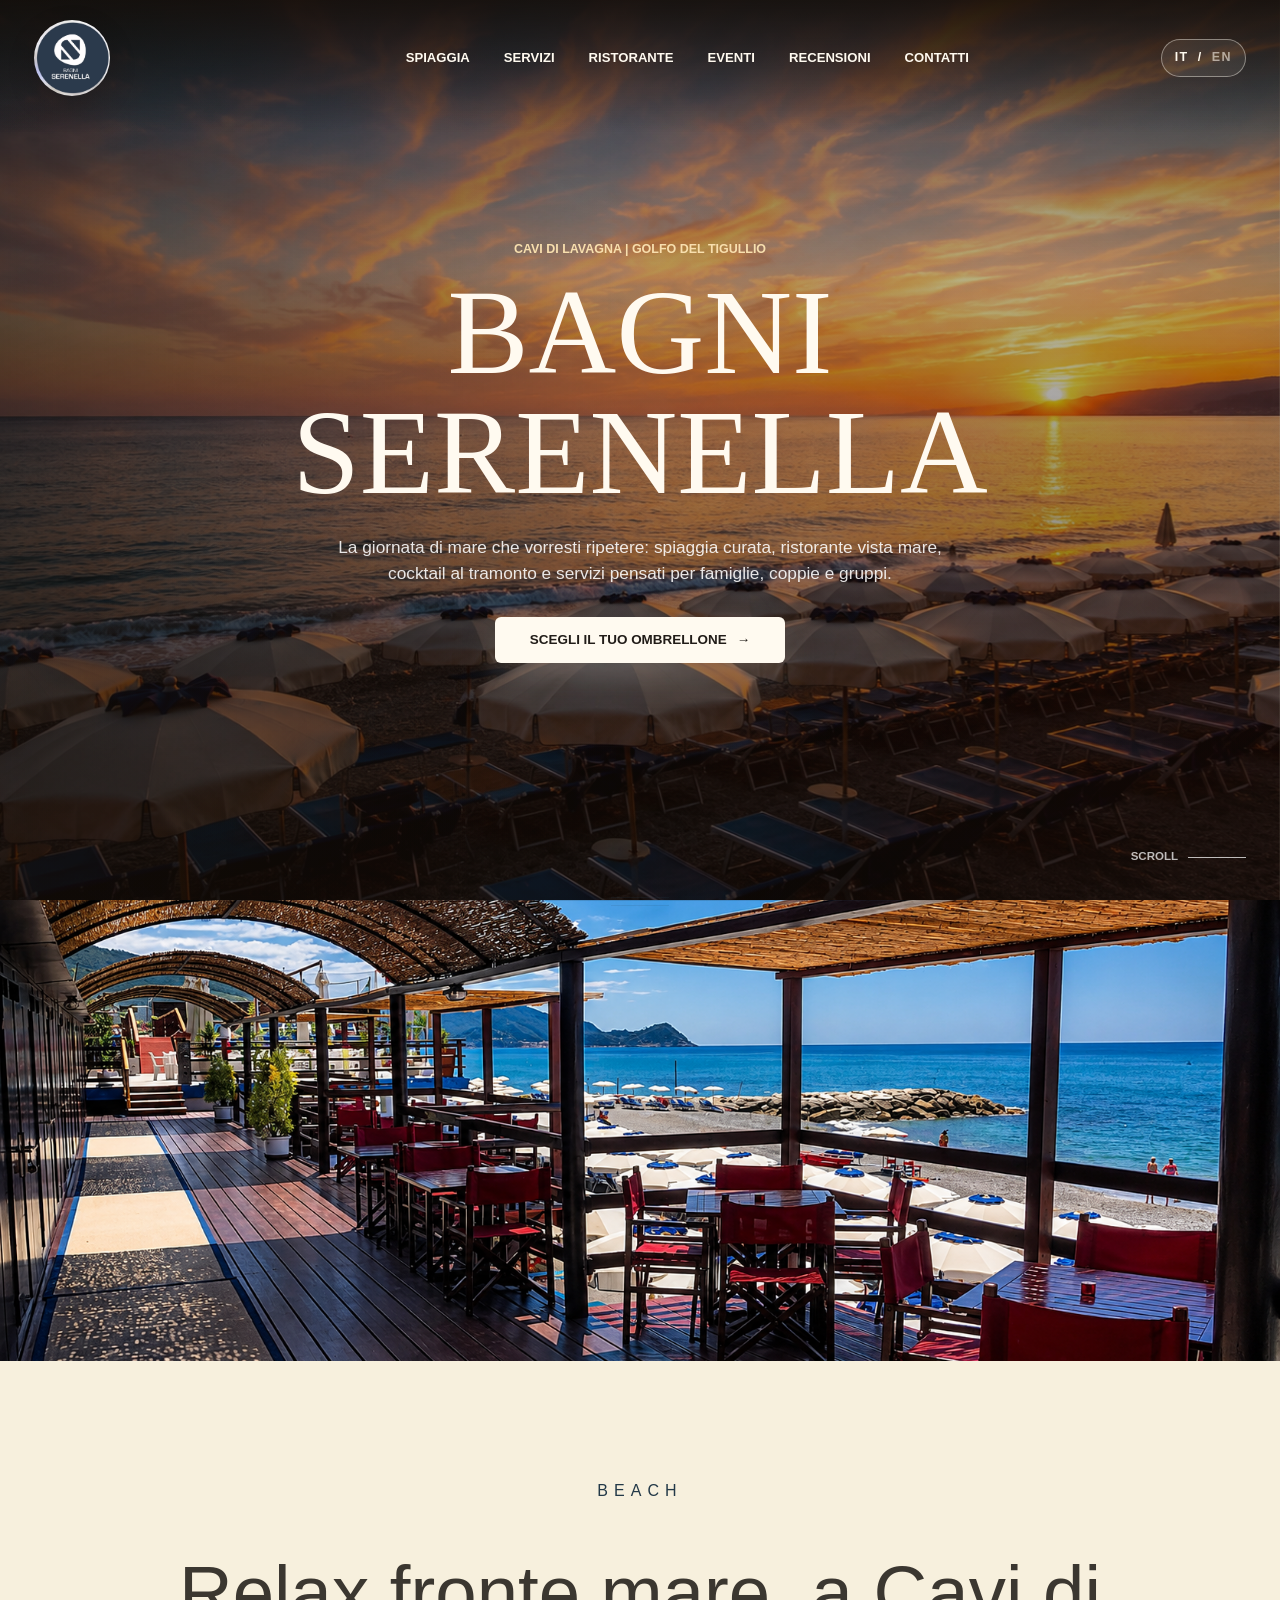
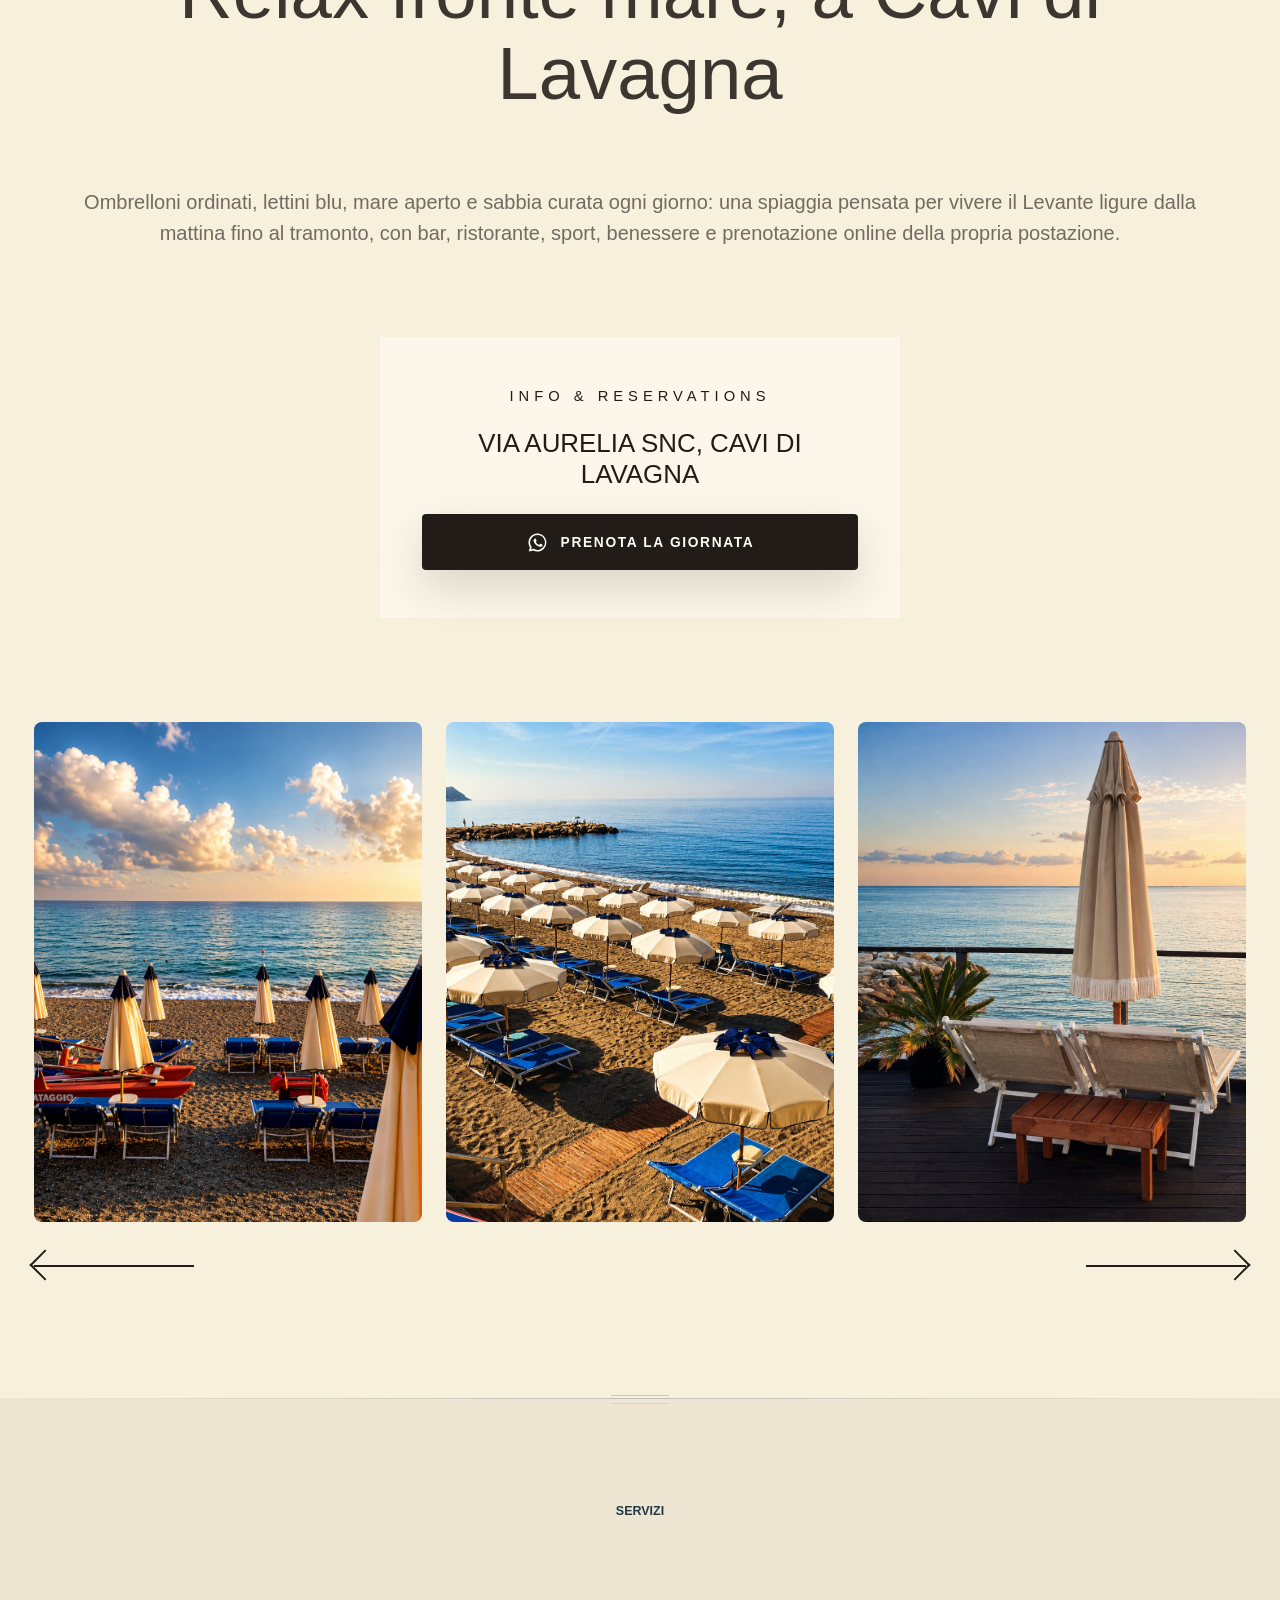
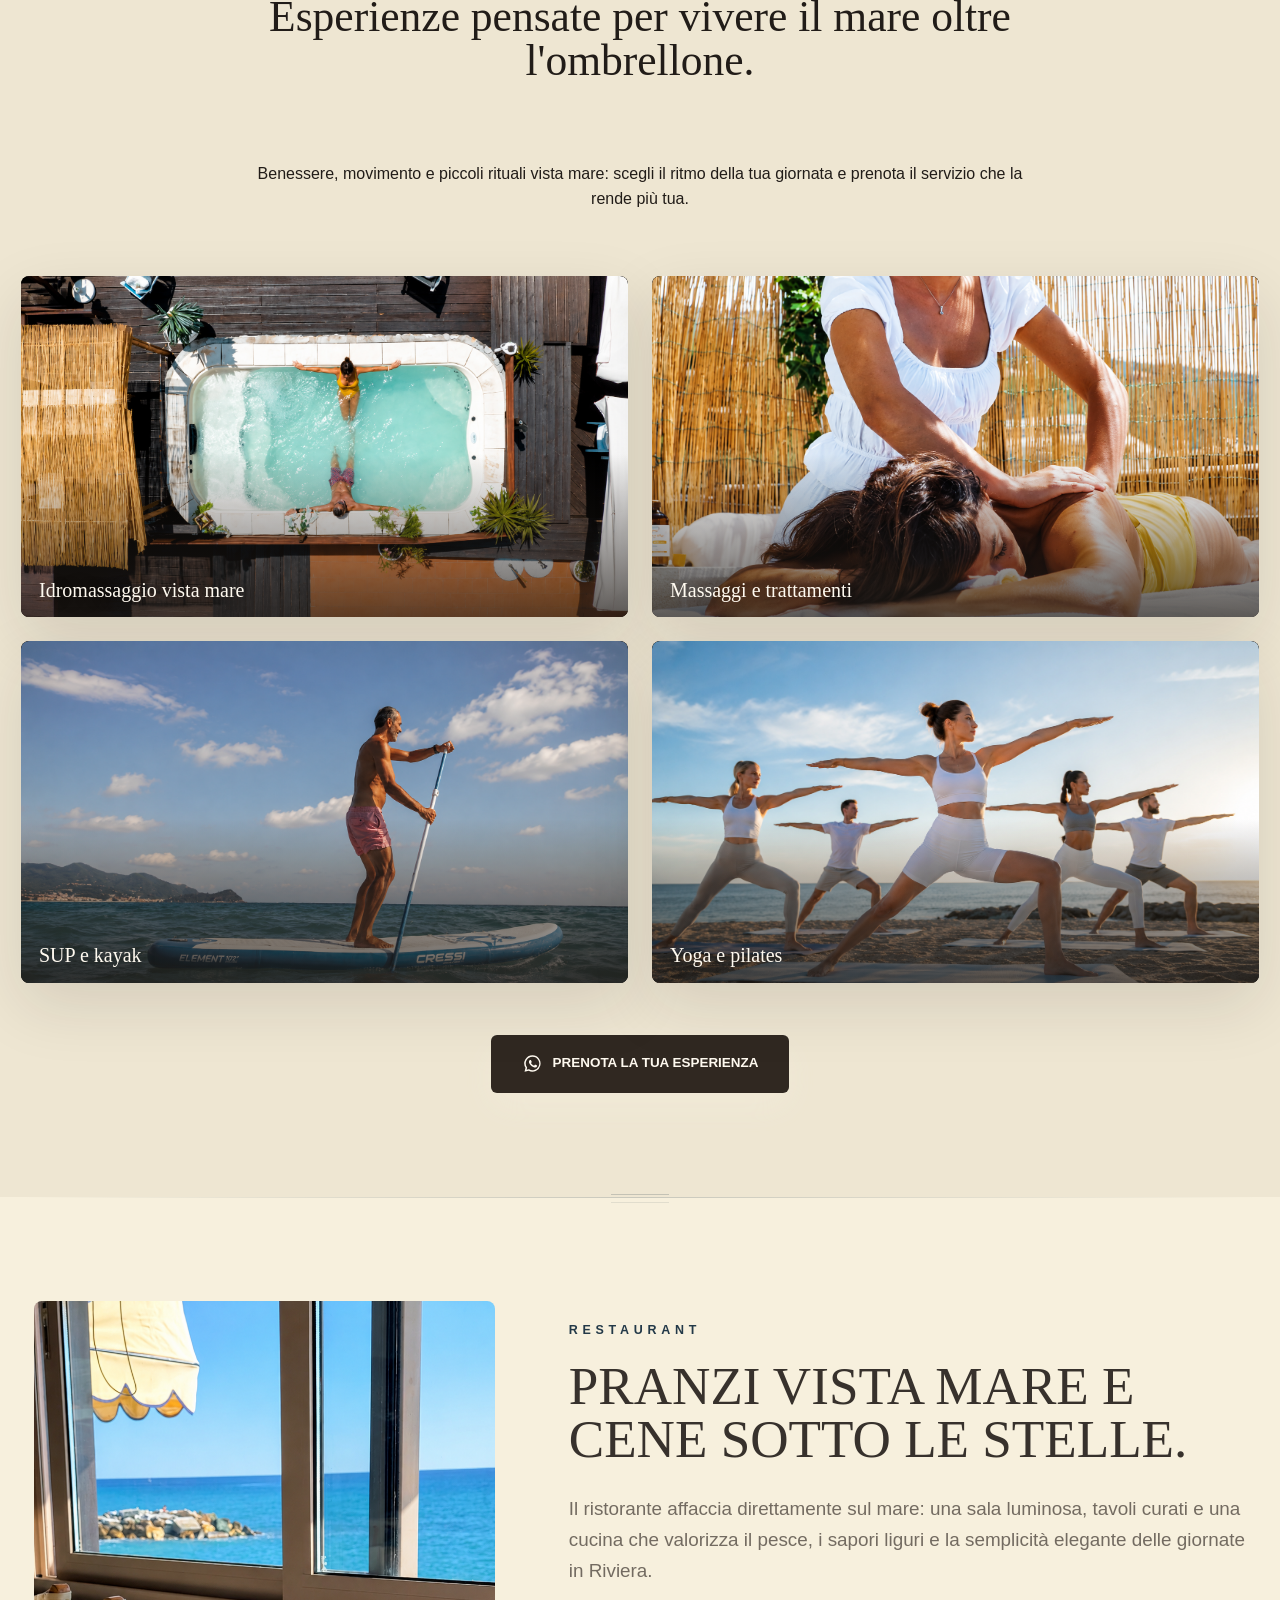
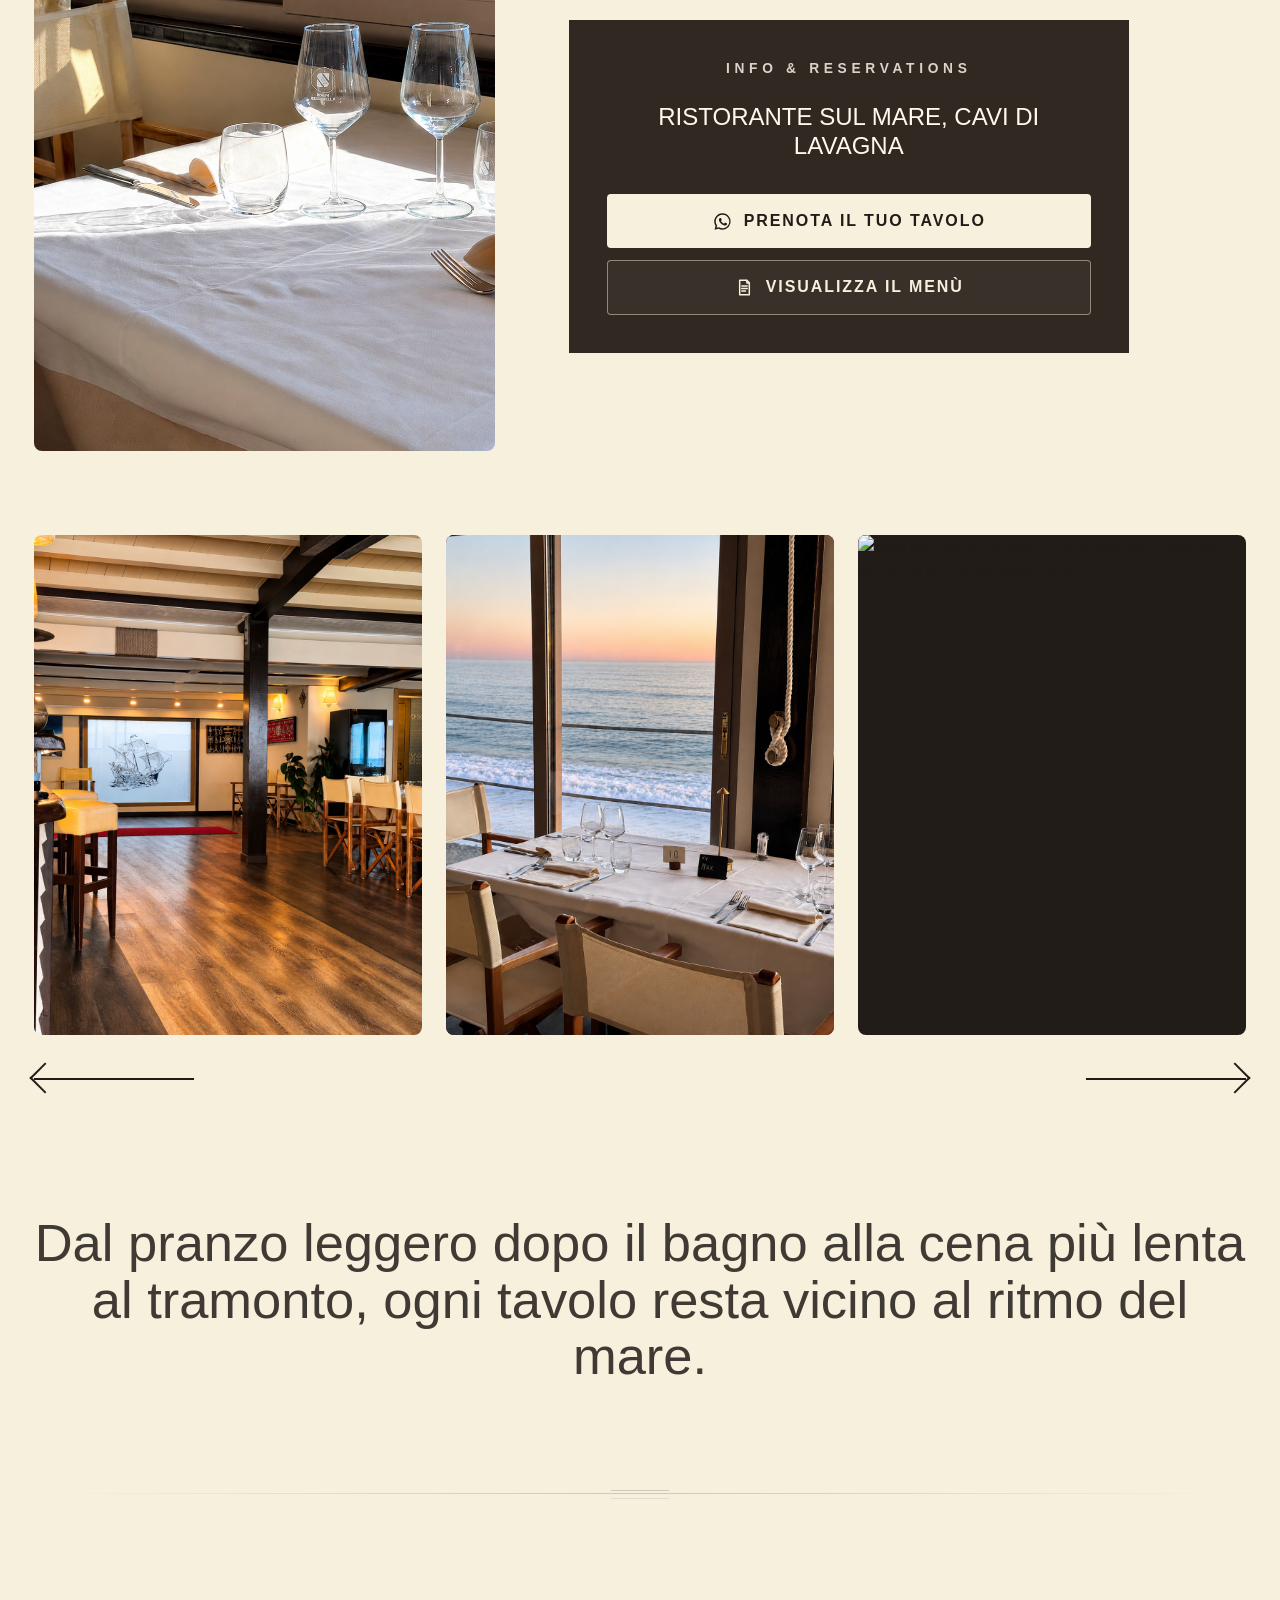
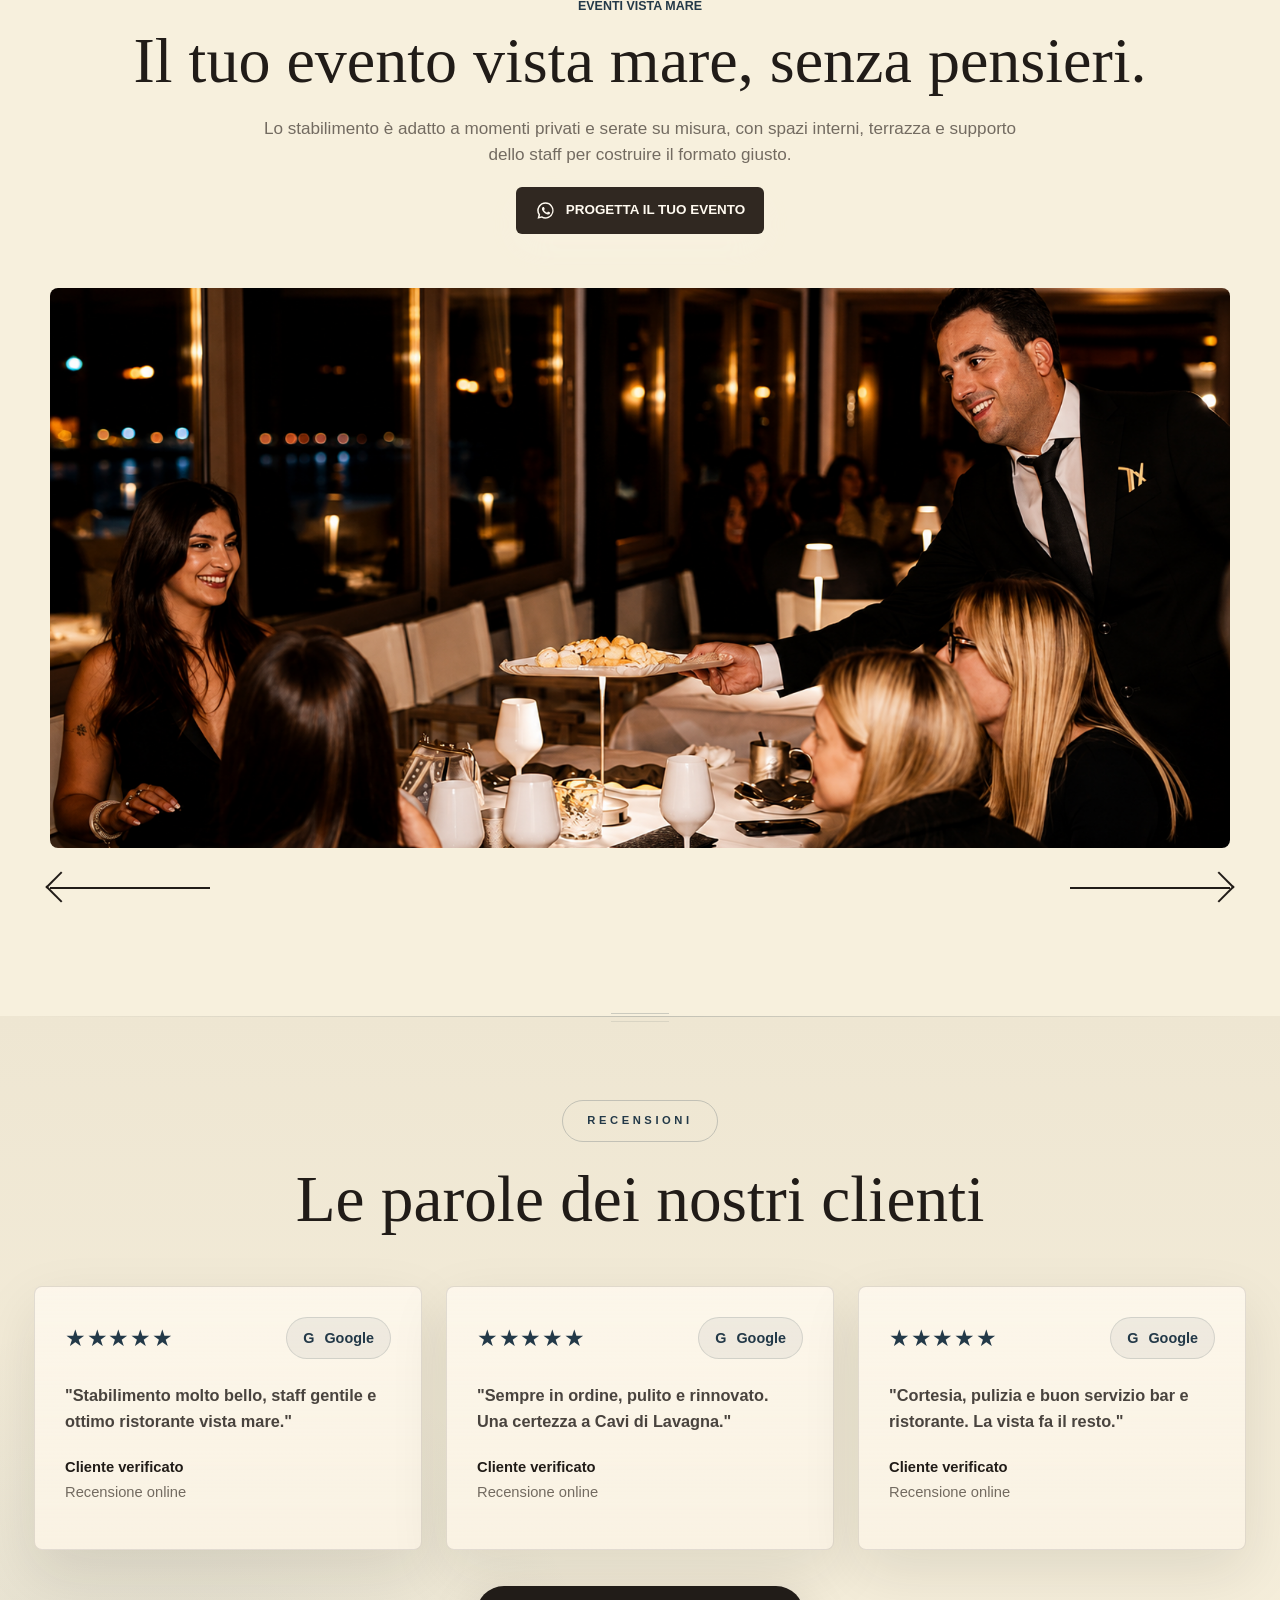
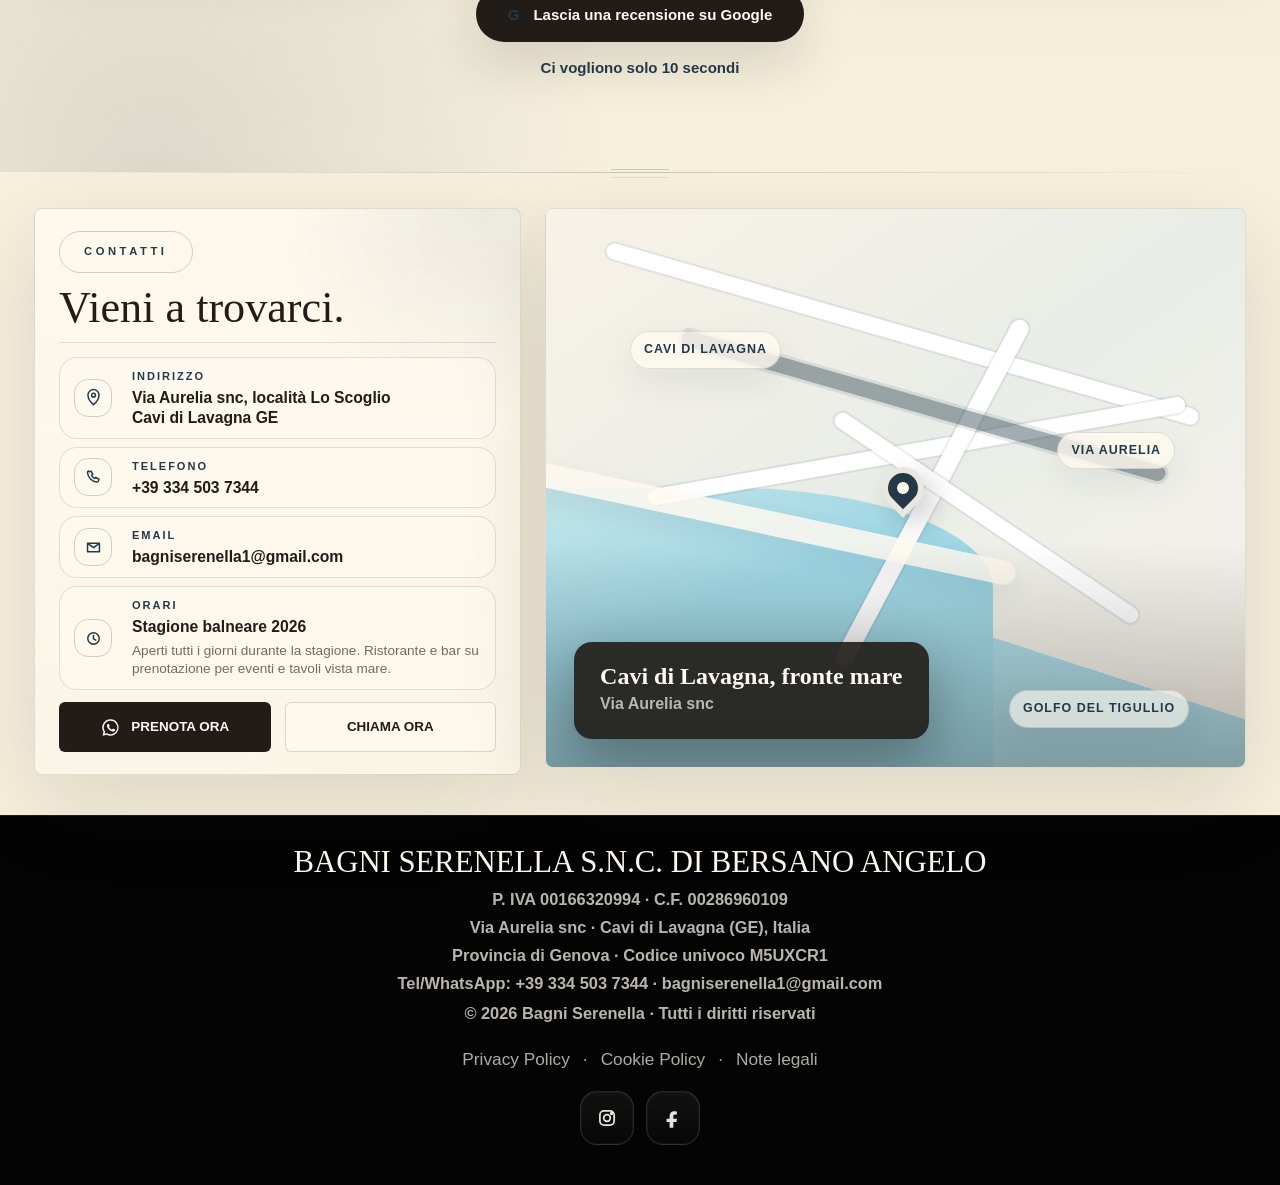
==== index.html @ fb3f1277 "Add files via upload" ====
<!doctype html>
<html lang="it">
  <head>
    <meta charset="utf-8" />
    <meta name="viewport" content="width=device-width, initial-scale=1" />
    <title>Bagni Serenella | Beach, food e cocktail a Cavi di Lavagna</title>
    <meta
      name="description"
      content="Bagni Serenella a Cavi di Lavagna: spiaggia attrezzata, ristorante vista mare, cocktail al tramonto, sport, idromassaggio, eventi e prenotazione online dell'ombrellone."
    />
    <meta property="og:title" content="Bagni Serenella | Cavi di Lavagna" />
    <meta
      property="og:description"
      content="La spiaggia nel Golfo del Tigullio per giornate di mare, cucina ligure, tramonti ed eventi vista mare."
    />
    <meta property="og:type" content="website" />
    <meta property="og:image" content="assets/cover-desktop.png" />
    <link rel="stylesheet" href="site.css?v=20260611-mobile" />
    <script defer src="site.js?v=20260611-mobile"></script>
    <script type="application/ld+json">
      {
        "@context": "https://schema.org",
        "@type": "LocalBusiness",
        "name": "Bagni Serenella",
        "legalName": "Bagni Serenella s.n.c. di Bersano Angelo",
        "taxID": "00286960109",
        "vatID": "IT00166320994",
        "description": "Stabilimento balneare con spiaggia attrezzata, ristorante vista mare, bar, attività sportive, idromassaggio ed eventi a Cavi di Lavagna.",
        "telephone": "+393345037344",
        "email": "bagniserenella1@gmail.com",
        "address": {
          "@type": "PostalAddress",
          "streetAddress": "Via Aurelia snc, località Lo Scoglio",
          "addressLocality": "Cavi di Lavagna",
          "addressRegion": "GE",
          "addressCountry": "IT"
        },
        "geo": {
          "@type": "GeoCoordinates",
          "latitude": 44.29905,
          "longitude": 9.36175
        },
        "url": "https://sites.google.com/view/bagniserenella/home",
        "sameAs": ["https://www.instagram.com/bagniserenella/"]
      }
    </script>
  </head>
  <body>
    <a class="skip-link" href="#main">Vai al contenuto</a>

    <header class="site-header" data-header>
      <a class="brand" href="#top" aria-label="Bagni Serenella home">
        <img class="brand-logo" src="assets/logo-serenella.jpg" alt="Bagni Serenella" />
      </a>

      <button class="nav-toggle" type="button" aria-expanded="false" aria-controls="site-nav" data-nav-toggle>
        <span></span>
        <span></span>
        <span></span>
        Menu
      </button>

      <nav class="site-nav" id="site-nav" data-nav>
        <a href="#spiaggia">Spiaggia</a>
        <a href="#servizi">Servizi</a>
        <a href="#ristorante">Ristorante</a>
        <a href="#eventi">Eventi</a>
        <a href="#recensioni">Recensioni</a>
        <a href="#contatti">Contatti</a>
      </nav>

      <div class="header-actions language-switch" aria-label="Seleziona lingua">
        <a class="is-active" href="#it" lang="it" aria-current="true" data-lang-switch="it">IT</a>
        <span aria-hidden="true">/</span>
        <a href="#en" lang="en" data-lang-switch="en">EN</a>
      </div>
    </header>

    <main id="main">
      <section class="hero" id="top" aria-label="Bagni Serenella">
        <picture class="hero-media">
          <source srcset="assets/cover-desktop.png" media="(min-width: 760px)" />
          <img src="assets/cover-mobile.png" alt="Tramonto sui Bagni Serenella a Cavi di Lavagna" />
        </picture>
        <div class="hero-overlay"></div>

        <div class="hero-content">
          <p class="eyebrow">Cavi di Lavagna | Golfo del Tigullio</p>
          <h1>Bagni Serenella</h1>
          <p class="hero-copy">
            La giornata di mare che vorresti ripetere: spiaggia curata, ristorante vista mare, cocktail al tramonto e
            servizi pensati per famiglie, coppie e gruppi.
          </p>
          <div class="hero-actions">
            <a
              class="button button-primary"
              href="https://widget.spiagge.it/stabilimenti-balneari/prenotazione/it-ge-16033-bagni-serenella/"
              target="_blank"
              rel="noopener"
            >
              Scegli il tuo ombrellone
              <span aria-hidden="true">&rarr;</span>
            </a>
          </div>
        </div>

        <div class="hero-scroll" aria-hidden="true">Scroll</div>
      </section>

      <section class="twiga-beach" id="spiaggia">
        <figure class="beach-opening">
          <img src="assets/beach-section-hero-new.png" alt="Terrazza dei Bagni Serenella affacciata sul mare" />
        </figure>

        <div class="beach-story">
          <p class="eyebrow">Beach</p>
          <h2>Relax fronte mare, a Cavi di Lavagna</h2>
          <p>
            Ombrelloni ordinati, lettini blu, mare aperto e sabbia curata ogni giorno: una spiaggia pensata per vivere
            il Levante ligure dalla mattina fino al tramonto, con bar, ristorante, sport, benessere e prenotazione
            online della propria postazione.
          </p>

          <div class="beach-info-panel">
            <span>Info & reservations</span>
            <strong>Via Aurelia snc, Cavi di Lavagna</strong>
            <button class="whatsapp-cta" type="button" data-modal-open="beach-modal">
              <svg aria-hidden="true" viewBox="0 0 24 24" focusable="false">
                <path
                  d="M12.03 2.5a9.43 9.43 0 0 0-8 14.42L2.9 21.5l4.69-1.1A9.44 9.44 0 1 0 12.03 2.5Zm0 1.75a7.68 7.68 0 0 1 6.58 11.63 7.68 7.68 0 0 1-10.54 2.73l-.32-.18-2.46.58.59-2.41-.2-.33A7.68 7.68 0 0 1 12.03 4.25Zm-2.71 3.8c-.15 0-.39.06-.6.28-.2.22-.79.77-.79 1.86s.82 2.15.93 2.3c.12.15 1.6 2.53 3.92 3.46 1.94.78 2.33.62 2.75.58.42-.04 1.36-.56 1.56-1.1.19-.55.19-1.01.13-1.11-.06-.1-.21-.15-.44-.26-.23-.12-1.36-.67-1.57-.75-.21-.07-.36-.11-.51.12-.15.22-.59.74-.73.89-.13.15-.26.17-.49.06-.23-.12-.96-.36-1.84-1.14-.68-.61-1.14-1.35-1.27-1.58-.13-.22-.02-.35.1-.46.1-.1.23-.26.34-.4.11-.13.15-.22.23-.37.07-.15.04-.29-.02-.4-.06-.11-.51-1.24-.7-1.7-.19-.44-.38-.38-.52-.39h-.44Z"
                />
              </svg>
              Prenota la giornata
            </button>
          </div>
        </div>

        <div
          class="beach-carousel"
          id="spiaggia-gallery"
          aria-label="Gallery spiaggia"
          data-carousel
          data-visible-desktop="3"
          data-visible-mobile="1"
        >
          <div class="beach-viewport carousel-viewport" tabindex="0" data-carousel-viewport>
            <div class="beach-track carousel-track" data-carousel-track>
              <figure class="beach-card" data-carousel-card>
                <img src="assets/beach-twiga-01.png" alt="Lettini e ombrelloni affacciati sul mare al tramonto" />
              </figure>
              <figure class="beach-card" data-carousel-card>
                <img src="assets/beach-twiga-02.png" alt="Ombrelloni ordinati sulla spiaggia dei Bagni Serenella" />
              </figure>
              <figure class="beach-card" data-carousel-card>
                <img src="assets/beach-carousel-terrace-sunset.png" alt="Lettini e ombrellone sulla terrazza fronte mare al tramonto" />
              </figure>
              <figure class="beach-card" data-carousel-card>
                <img src="assets/beach-carousel-pergola-flowers.png" alt="Pergolato fiorito e sedute vista mare ai Bagni Serenella" />
              </figure>
              <figure class="beach-card" data-carousel-card>
                <img src="assets/beach-twiga-04.png" alt="Tavolo sulla terrazza sopra la spiaggia" />
              </figure>
              <figure class="beach-card" data-carousel-card>
                <img src="assets/beach-carousel-umbrellas-deck.png" alt="Ombrelloni e lettini sulla terrazza dei Bagni Serenella vista mare" />
              </figure>
              <figure class="beach-card" data-carousel-card>
                <img src="assets/beach-twiga-03.png" alt="Idromassaggio e area benessere vista mare" />
              </figure>
              <figure class="beach-card" data-carousel-card>
                <img src="assets/beach-twiga-05-new.png" alt="Spiaggia dei Bagni Serenella al tramonto con lettini e ombrelloni" />
              </figure>
              <figure class="beach-card" data-carousel-card>
                <img src="assets/beach-twiga-06.png" alt="Acqua limpida e scogli davanti a Cavi di Lavagna" />
              </figure>
            </div>
          </div>

          <div class="carousel-controls beach-controls">
            <button class="carousel-arrow" type="button" aria-label="Immagine precedente" data-carousel-prev></button>
            <button class="carousel-arrow carousel-arrow-next" type="button" aria-label="Immagine successiva" data-carousel-next></button>
          </div>
        </div>
      </section>

      <section class="section service-band" id="servizi">
        <div class="section-heading">
          <p class="eyebrow">Servizi</p>
          <h2>Esperienze pensate per vivere il mare oltre l'ombrellone.</h2>
          <p>
            Benessere, movimento e piccoli rituali vista mare: scegli il ritmo della tua giornata e prenota il servizio
            che la rende più tua.
          </p>
        </div>

        <div class="service-grid">
          <article class="service-card">
            <figure>
              <img src="assets/service-idromassaggio.png" alt="Idromassaggio panoramico ai Bagni Serenella" />
            </figure>
            <h3>Idromassaggio vista mare</h3>
          </article>
          <article class="service-card">
            <figure>
              <img src="assets/service-massaggi.png" alt="Massaggio rilassante nell'area benessere dei Bagni Serenella" />
            </figure>
            <h3>Massaggi e trattamenti</h3>
          </article>
          <article class="service-card">
            <figure>
              <img src="assets/service-sup.png" alt="SUP davanti alla costa ligure" />
            </figure>
            <h3>SUP e kayak</h3>
          </article>
          <article class="service-card">
            <figure>
              <img src="assets/service-yoga.png" alt="Lezione di yoga sulla spiaggia al tramonto" />
            </figure>
            <h3>Yoga e pilates</h3>
          </article>
        </div>

        <div class="service-booking">
          <button class="button button-primary" type="button" data-modal-open="service-modal">
            <svg aria-hidden="true" viewBox="0 0 24 24" focusable="false">
              <path
                d="M12.03 2.5a9.43 9.43 0 0 0-8 14.42L2.9 21.5l4.69-1.1A9.44 9.44 0 1 0 12.03 2.5Zm0 1.75a7.68 7.68 0 0 1 6.58 11.63 7.68 7.68 0 0 1-10.54 2.73l-.32-.18-2.46.58.59-2.41-.2-.33A7.68 7.68 0 0 1 12.03 4.25Zm-2.71 3.8c-.15 0-.39.06-.6.28-.2.22-.79.77-.79 1.86s.82 2.15.93 2.3c.12.15 1.6 2.53 3.92 3.46 1.94.78 2.33.62 2.75.58.42-.04 1.36-.56 1.56-1.1.19-.55.19-1.01.13-1.11-.06-.1-.21-.15-.44-.26-.23-.12-1.36-.67-1.57-.75-.21-.07-.36-.11-.51.12-.15.22-.59.74-.73.89-.13.15-.26.17-.49.06-.23-.12-.96-.36-1.84-1.14-.68-.61-1.14-1.35-1.27-1.58-.13-.22-.02-.35.1-.46.1-.1.23-.26.34-.4.11-.13.15-.22.23-.37.07-.15.04-.29-.02-.4-.06-.11-.51-1.24-.7-1.7-.19-.44-.38-.38-.52-.39h-.44Z"
              />
            </svg>
            Prenota la tua esperienza
          </button>
        </div>
      </section>

      <section class="restaurant-experience" id="ristorante">
        <div class="restaurant-feature">
          <figure class="restaurant-feature-media">
            <img src="assets/restaurant-new-01.png" alt="Tavolo apparecchiato con vista mare al ristorante Bagni Serenella" />
          </figure>
          <div class="restaurant-feature-copy">
            <p class="eyebrow">Restaurant</p>
            <h2>Pranzi vista mare e cene <span class="keep-line">sotto le stelle.</span></h2>
            <p>
              Il ristorante affaccia direttamente sul mare: una sala luminosa, tavoli curati e una cucina che valorizza
              il pesce, i sapori liguri e la semplicità elegante delle giornate in Riviera.
            </p>

            <div class="restaurant-info-panel">
              <span>Info & reservations</span>
              <strong>Ristorante sul mare, Cavi di Lavagna</strong>
              <div class="restaurant-panel-actions">
                <button type="button" data-modal-open="restaurant-modal">
                  <svg aria-hidden="true" viewBox="0 0 24 24" focusable="false">
                    <path
                      d="M12.03 2.5a9.43 9.43 0 0 0-8 14.42L2.9 21.5l4.69-1.1A9.44 9.44 0 1 0 12.03 2.5Zm0 1.75a7.68 7.68 0 0 1 6.58 11.63 7.68 7.68 0 0 1-10.54 2.73l-.32-.18-2.46.58.59-2.41-.2-.33A7.68 7.68 0 0 1 12.03 4.25Zm-2.71 3.8c-.15 0-.39.06-.6.28-.2.22-.79.77-.79 1.86s.82 2.15.93 2.3c.12.15 1.6 2.53 3.92 3.46 1.94.78 2.33.62 2.75.58.42-.04 1.36-.56 1.56-1.1.19-.55.19-1.01.13-1.11-.06-.1-.21-.15-.44-.26-.23-.12-1.36-.67-1.57-.75-.21-.07-.36-.11-.51.12-.15.22-.59.74-.73.89-.13.15-.26.17-.49.06-.23-.12-.96-.36-1.84-1.14-.68-.61-1.14-1.35-1.27-1.58-.13-.22-.02-.35.1-.46.1-.1.23-.26.34-.4.11-.13.15-.22.23-.37.07-.15.04-.29-.02-.4-.06-.11-.51-1.24-.7-1.7-.19-.44-.38-.38-.52-.39h-.44Z"
                    />
                  </svg>
                  Prenota il tuo tavolo
                </button>
                <a
                  class="restaurant-menu-link"
                  href="https://drive.google.com/file/d/1m_p0D7ELRgvsfjgeWKLw3lJxQAS_b3Ih/view"
                  target="_blank"
                  rel="noopener"
                >
                  <svg aria-hidden="true" viewBox="0 0 24 24" focusable="false">
                    <path d="M6.5 3.8h8.2l2.8 2.9v13.5h-11V3.8Z" />
                    <path d="M14.7 3.9v3h2.8" />
                    <path d="M8.9 10.3h6.2M8.9 13.1h6.2M8.9 15.9h4.3" />
                  </svg>
                  Visualizza il menù
                </a>
              </div>
            </div>
          </div>
        </div>

        <div class="restaurant-carousel" aria-label="Gallery ristorante" data-carousel data-visible-desktop="3" data-visible-mobile="1">
          <div class="restaurant-viewport carousel-viewport" tabindex="0" data-carousel-viewport>
            <div class="restaurant-track carousel-track" data-carousel-track>
              <figure class="restaurant-card" data-carousel-card>
                <img src="assets/restaurant-carousel-jun8-01.png" alt="Interno del ristorante Bagni Serenella con pavimento in legno e dettagli nautici" />
              </figure>
              <figure class="restaurant-card" data-carousel-card>
                <img src="assets/restaurant-carousel-jun8-03.png" alt="Tavolo al tramonto con vista mare dal ristorante Bagni Serenella" />
              </figure>
              <figure class="restaurant-card" data-carousel-card>
                <img src="assets/restaurant-carousel-jun8-04.png" alt="Sala del ristorante Bagni Serenella illuminata dal tramonto con tavoli vista mare" />
              </figure>
              <figure class="restaurant-card" data-carousel-card>
                <img src="assets/restaurant-carousel-01-new.png" alt="Sala ristorante Bagni Serenella con tavoli vista mare" />
              </figure>
              <figure class="restaurant-card" data-carousel-card>
                <img src="assets/restaurant-carousel-jun8-02.png" alt="Tavolo apparecchiato vicino alle finestre con vista mare" />
              </figure>
              <figure class="restaurant-card" data-carousel-card>
                <img src="assets/restaurant-new-05.png" alt="Ingresso e vetrate del ristorante affacciate sul mare" />
              </figure>
              <figure class="restaurant-card" data-carousel-card>
                <img src="assets/restaurant-food-jun10-01.png" alt="Spaghetti alle vongole serviti su tavolo bianco vista mare" />
              </figure>
              <figure class="restaurant-card" data-carousel-card>
                <img src="assets/restaurant-food-jun10-02.png" alt="Pasta al pomodoro e pesce servita su piatto azzurro" />
              </figure>
            </div>
          </div>

          <div class="carousel-controls restaurant-controls">
            <button class="carousel-arrow" type="button" aria-label="Immagine precedente" data-carousel-prev></button>
            <button class="carousel-arrow carousel-arrow-next" type="button" aria-label="Immagine successiva" data-carousel-next></button>
          </div>
        </div>

        <div class="restaurant-statement">
          <p>
            Dal pranzo leggero dopo il bagno alla cena più lenta al tramonto, ogni tavolo resta vicino al ritmo del mare.
          </p>
        </div>
      </section>

      <section class="section events" id="eventi">
        <div class="events-copy">
          <p class="eyebrow">Eventi vista mare</p>
          <h2>Il tuo evento vista mare, senza pensieri.</h2>
          <p>
            Lo stabilimento è adatto a momenti privati e serate su misura, con spazi interni, terrazza e supporto dello
            staff per costruire il formato giusto.
          </p>
          <button class="button button-primary" type="button" data-modal-open="event-modal">
            <svg aria-hidden="true" viewBox="0 0 24 24" focusable="false">
              <path
                d="M12.03 2.5a9.43 9.43 0 0 0-8 14.42L2.9 21.5l4.69-1.1A9.44 9.44 0 1 0 12.03 2.5Zm0 1.75a7.68 7.68 0 0 1 6.58 11.63 7.68 7.68 0 0 1-10.54 2.73l-.32-.18-2.46.58.59-2.41-.2-.33A7.68 7.68 0 0 1 12.03 4.25Zm-2.71 3.8c-.15 0-.39.06-.6.28-.2.22-.79.77-.79 1.86s.82 2.15.93 2.3c.12.15 1.6 2.53 3.92 3.46 1.94.78 2.33.62 2.75.58.42-.04 1.36-.56 1.56-1.1.19-.55.19-1.01.13-1.11-.06-.1-.21-.15-.44-.26-.23-.12-1.36-.67-1.57-.75-.21-.07-.36-.11-.51.12-.15.22-.59.74-.73.89-.13.15-.26.17-.49.06-.23-.12-.96-.36-1.84-1.14-.68-.61-1.14-1.35-1.27-1.58-.13-.22-.02-.35.1-.46.1-.1.23-.26.34-.4.11-.13.15-.22.23-.37.07-.15.04-.29-.02-.4-.06-.11-.51-1.24-.7-1.7-.19-.44-.38-.38-.52-.39h-.44Z"
              />
            </svg>
            Progetta il tuo evento
          </button>
        </div>
        <div
          class="events-gallery events-carousel"
          aria-label="Gallery eventi"
          data-carousel
          data-visible-desktop="1"
          data-visible-mobile="1"
        >
          <div class="events-viewport carousel-viewport" tabindex="0" data-carousel-viewport>
            <div class="events-track carousel-track" data-carousel-track>
              <figure class="event-card" data-carousel-card>
                <img src="assets/event-carousel-jun8-01.png" alt="Servizio elegante durante un evento serale vista mare" />
              </figure>
              <figure class="event-card" data-carousel-card>
                <img src="assets/event-carousel-jun8-03.png" alt="Sala ristorante allestita per una serata privata elegante" />
              </figure>
              <figure class="event-card" data-carousel-card>
                <img src="assets/event-carousel-jun8-04.png" alt="Tavolata lunga apparecchiata per evento serale" />
              </figure>
              <figure class="event-card" data-carousel-card>
                <img src="assets/event-carousel-jun8-05.png" alt="Tavoli con fiori e vista mare per evento al tramonto" />
              </figure>
              <figure class="event-card" data-carousel-card>
                <img src="assets/event-carousel-jun8-02.png" alt="Mise en place elegante con decorazione rossa e vista mare" />
              </figure>
              <figure class="event-card" data-carousel-card>
                <img src="assets/event-new-01.png" alt="Sala ristorante allestita per eventi serali vista mare" />
              </figure>
            </div>
          </div>
          <div class="carousel-controls event-controls">
            <button class="carousel-arrow" type="button" aria-label="Evento precedente" data-carousel-prev></button>
            <button class="carousel-arrow carousel-arrow-next" type="button" aria-label="Evento successivo" data-carousel-next></button>
          </div>
        </div>
      </section>

      <section class="reviews-section" id="recensioni" aria-label="Recensioni">
        <div class="reviews-inner">
          <p class="review-pill">Recensioni</p>
          <h2>Le parole dei nostri clienti</h2>
          <div class="review-grid">
            <figure class="review-card">
              <div class="review-card-top">
                <span class="review-stars" aria-label="5 stelle">★★★★★</span>
                <span class="google-badge"><span>G</span> Google</span>
              </div>
              <blockquote>"Stabilimento molto bello, staff gentile e ottimo ristorante vista mare."</blockquote>
              <figcaption>
                <strong>Cliente verificato</strong>
                <span>Recensione online</span>
              </figcaption>
            </figure>
            <figure class="review-card">
              <div class="review-card-top">
                <span class="review-stars" aria-label="5 stelle">★★★★★</span>
                <span class="google-badge"><span>G</span> Google</span>
              </div>
              <blockquote>"Sempre in ordine, pulito e rinnovato. Una certezza a Cavi di Lavagna."</blockquote>
              <figcaption>
                <strong>Cliente verificato</strong>
                <span>Recensione online</span>
              </figcaption>
            </figure>
            <figure class="review-card">
              <div class="review-card-top">
                <span class="review-stars" aria-label="5 stelle">★★★★★</span>
                <span class="google-badge"><span>G</span> Google</span>
              </div>
              <blockquote>"Cortesia, pulizia e buon servizio bar e ristorante. La vista fa il resto."</blockquote>
              <figcaption>
                <strong>Cliente verificato</strong>
                <span>Recensione online</span>
              </figcaption>
            </figure>
          </div>
          <a
            class="review-cta"
            href="https://www.google.com/search?sca_esv=e4967f2aa746cbdf&amp;rlz=1C5CHFA_enIT984IT984&amp;sxsrf=ANbL-n7ASActNcXl7YQt55Fu-qMumJpyPw:1779347546675&amp;si=AL3DRZHrmvnFAVQPOO2Bzhf8AX9KZZ6raUI_dT7DG_z0kV2_x_y2ppG8yhsEoyc7vaivwfjuCLT_0pHL6knGpGnyeeX6-L3JJmLtvPWi_tMAQadqa6Xs3kZn578pLXKhj7PCdi4Ql5JyI8PPinu9yuUVNfgBISyJgQ%3D%3D&amp;q=Bagni+Serenella+Recensioni&amp;sa=X&amp;ved=2ahUKEwiZhc6T6smUAxXMiP0HHZ8EE_8Q0bkNegQIRxAH&amp;biw=1440&amp;bih=812&amp;dpr=2"
            target="_blank"
            rel="noopener"
          >
            <span>G</span>
            Lascia una recensione su Google
          </a>
          <p class="review-note">Ci vogliono solo 10 secondi</p>
        </div>
      </section>

      <section class="contacts-section" id="contatti">
        <div class="contacts-shell">
          <div class="contact-card">
            <p class="contact-pill">Contatti</p>
            <h2>Vieni a trovarci.</h2>

            <div class="contact-item">
              <span class="contact-icon" aria-hidden="true">
                <svg viewBox="0 0 24 24" focusable="false">
                  <path d="M12 21s7-6.1 7-12a7 7 0 0 0-14 0c0 5.9 7 12 7 12Z" />
                  <circle cx="12" cy="9" r="2.4" />
                </svg>
              </span>
              <div>
                <span>Indirizzo</span>
                <strong>Via Aurelia snc, località Lo Scoglio<br />Cavi di Lavagna GE</strong>
              </div>
            </div>
            <div class="contact-item">
              <span class="contact-icon" aria-hidden="true">
                <svg viewBox="0 0 24 24" focusable="false">
                  <path d="M6.6 4.8 9 4l2 4.1-1.4 1.2c.9 1.8 2.3 3.2 4.1 4.1l1.2-1.4 4.1 2-.8 2.4c-.3.8-1.1 1.3-2 1.2C9.9 17 5 12.1 4.4 5.8c-.1-.9.4-1.7 1.2-2Z" />
                </svg>
              </span>
              <div>
                <span>Telefono</span>
                <strong><a href="tel:+393345037344">+39 334 503 7344</a></strong>
              </div>
            </div>
            <div class="contact-item">
              <span class="contact-icon" aria-hidden="true">
                <svg viewBox="0 0 24 24" focusable="false">
                  <path d="M4.5 6.5h15v11h-15z" />
                  <path d="m5 7 7 5.2L19 7" />
                </svg>
              </span>
              <div>
                <span>Email</span>
                <strong><a href="mailto:bagniserenella1@gmail.com">bagniserenella1@gmail.com</a></strong>
              </div>
            </div>
            <div class="contact-item contact-hours">
              <span class="contact-icon" aria-hidden="true">
                <svg viewBox="0 0 24 24" focusable="false">
                  <circle cx="12" cy="12" r="7.2" />
                  <path d="M12 8.3v4.1l2.8 1.7" />
                </svg>
              </span>
              <div>
                <span>Orari</span>
                <strong>Stagione balneare 2026</strong>
                <p>Aperti tutti i giorni durante la stagione. Ristorante e bar su prenotazione per eventi e tavoli vista mare.</p>
              </div>
            </div>

            <div class="contact-actions">
              <button class="button button-primary" type="button" data-modal-open="beach-modal">
                <svg aria-hidden="true" viewBox="0 0 24 24" focusable="false">
                  <path
                    d="M12.03 2.5a9.43 9.43 0 0 0-8 14.42L2.9 21.5l4.69-1.1A9.44 9.44 0 1 0 12.03 2.5Zm0 1.75a7.68 7.68 0 0 1 6.58 11.63 7.68 7.68 0 0 1-10.54 2.73l-.32-.18-2.46.58.59-2.41-.2-.33A7.68 7.68 0 0 1 12.03 4.25Zm-2.71 3.8c-.15 0-.39.06-.6.28-.2.22-.79.77-.79 1.86s.82 2.15.93 2.3c.12.15 1.6 2.53 3.92 3.46 1.94.78 2.33.62 2.75.58.42-.04 1.36-.56 1.56-1.1.19-.55.19-1.01.13-1.11-.06-.1-.21-.15-.44-.26-.23-.12-1.36-.67-1.57-.75-.21-.07-.36-.11-.51.12-.15.22-.59.74-.73.89-.13.15-.26.17-.49.06-.23-.12-.96-.36-1.84-1.14-.68-.61-1.14-1.35-1.27-1.58-.13-.22-.02-.35.1-.46.1-.1.23-.26.34-.4.11-.13.15-.22.23-.37.07-.15.04-.29-.02-.4-.06-.11-.51-1.24-.7-1.7-.19-.44-.38-.38-.52-.39h-.44Z"
                  />
                </svg>
                Prenota ora
              </button>
              <a class="button contact-call" href="tel:+393345037344">Chiama ora</a>
            </div>
          </div>

          <div class="map-frame">
            <a
              class="map-visual"
              href="https://www.google.com/maps/search/?api=1&amp;query=Bagni%20Serenella%20Cavi%20di%20Lavagna%20Via%20Aurelia%20Lo%20Scoglio"
              target="_blank"
              rel="noopener"
              aria-label="Apri Bagni Serenella su Google Maps"
            >
              <span class="map-sea"></span>
              <span class="map-road map-road-1"></span>
              <span class="map-road map-road-2"></span>
              <span class="map-road map-road-3"></span>
              <span class="map-road map-road-4"></span>
              <span class="map-route"></span>
              <span class="map-coast"></span>
              <span class="map-place map-place-town">Cavi di Lavagna</span>
              <span class="map-place map-place-road">Via Aurelia</span>
              <span class="map-place map-place-sea">Golfo del Tigullio</span>
              <span class="map-pin"></span>
            </a>
            <div class="map-label">
              <strong>Cavi di Lavagna, fronte mare</strong>
              <span>Via Aurelia snc</span>
            </div>
          </div>
        </div>
      </section>
    </main>

    <div class="booking-modal" id="beach-modal" role="dialog" aria-modal="true" aria-labelledby="beach-modal-title" hidden data-modal>
      <div class="booking-modal-backdrop" data-modal-close></div>
      <div class="booking-dialog">
        <button class="modal-close" type="button" aria-label="Chiudi form" data-modal-close></button>
        <p class="eyebrow">Beach reservation</p>
        <h2 id="beach-modal-title">Prenota la tua giornata al mare</h2>
        <form class="booking-form" data-booking-form data-booking-kind="spiaggia">
          <label>
            Nome e cognome
            <input name="name" type="text" autocomplete="name" required />
          </label>
          <label>
            Telefono
            <input name="phone" type="tel" autocomplete="tel" required />
          </label>
          <div class="form-row">
            <label>
              Data
              <input name="date" type="date" required />
            </label>
            <label>
              Persone
              <input name="people" type="number" min="1" max="20" value="2" required />
            </label>
          </div>
          <label>
            Preferenza
            <select name="interest" required>
              <option value="">Seleziona</option>
              <option>Lettini</option>
              <option>Ombrelloni + Lettini</option>
              <option>Ombrelloni + Lettini + Cabine</option>
            </select>
          </label>
          <label>
            Note
            <textarea name="notes" rows="3"></textarea>
          </label>
          <button class="button button-primary" type="submit">Invia richiesta su WhatsApp</button>
        </form>
      </div>
    </div>

    <div class="booking-modal" id="service-modal" role="dialog" aria-modal="true" aria-labelledby="service-modal-title" hidden data-modal>
      <div class="booking-modal-backdrop" data-modal-close></div>
      <div class="booking-dialog">
        <button class="modal-close" type="button" aria-label="Chiudi form" data-modal-close></button>
        <p class="eyebrow">Experience booking</p>
        <h2 id="service-modal-title">Prenota la tua esperienza</h2>
        <form class="booking-form" data-booking-form data-booking-kind="servizi">
          <label>
            Nome e cognome
            <input name="name" type="text" autocomplete="name" required />
          </label>
          <label>
            Telefono
            <input name="phone" type="tel" autocomplete="tel" required />
          </label>
          <div class="form-row">
            <label>
              Data
              <input name="date" type="date" required />
            </label>
            <label>
              Persone
              <input name="people" type="number" min="1" max="12" value="2" required />
            </label>
          </div>
          <fieldset class="service-options" data-required-group>
            <legend>Scegli uno o più servizi</legend>
            <label><input name="services" type="checkbox" value="Idromassaggio vista mare" /> Idromassaggio vista mare</label>
            <label><input name="services" type="checkbox" value="Massaggi e trattamenti" /> Massaggi e trattamenti</label>
            <label><input name="services" type="checkbox" value="SUP e kayak" /> SUP e kayak</label>
            <label><input name="services" type="checkbox" value="Yoga e pilates" /> Yoga e pilates</label>
          </fieldset>
          <label>
            Orario preferito
            <input name="time" type="text" placeholder="Mattina, pomeriggio o orario preciso" />
          </label>
          <label>
            Note
            <textarea name="notes" rows="3"></textarea>
          </label>
          <button class="button button-primary" type="submit">Invia richiesta su WhatsApp</button>
        </form>
      </div>
    </div>

    <div class="booking-modal" id="restaurant-modal" role="dialog" aria-modal="true" aria-labelledby="restaurant-modal-title" hidden data-modal>
      <div class="booking-modal-backdrop" data-modal-close></div>
      <div class="booking-dialog">
        <button class="modal-close" type="button" aria-label="Chiudi form" data-modal-close></button>
        <p class="eyebrow">Restaurant reservation</p>
        <h2 id="restaurant-modal-title">Prenota il tuo tavolo</h2>
        <form class="booking-form" data-booking-form data-booking-kind="ristorante">
          <label>
            Nome e cognome
            <input name="name" type="text" autocomplete="name" required />
          </label>
          <label>
            Telefono
            <input name="phone" type="tel" autocomplete="tel" required />
          </label>
          <div class="form-row">
            <label>
              Data
              <input name="date" type="date" required />
            </label>
            <label>
              Orario
              <input name="time" type="time" required />
            </label>
          </div>
          <label>
            Persone
            <input name="people" type="number" min="1" max="30" value="2" required />
          </label>
          <label>
            Occasione
            <select name="occasion">
              <option>Pranzo</option>
              <option>Cena</option>
              <option>Aperitivo</option>
              <option>Evento privato</option>
            </select>
          </label>
          <label>
            Note
            <textarea name="notes" rows="3"></textarea>
          </label>
          <button class="button button-primary" type="submit">Invia richiesta su WhatsApp</button>
        </form>
      </div>
    </div>

    <div class="booking-modal" id="event-modal" role="dialog" aria-modal="true" aria-labelledby="event-modal-title" hidden data-modal>
      <div class="booking-modal-backdrop" data-modal-close></div>
      <div class="booking-dialog">
        <button class="modal-close" type="button" aria-label="Chiudi form" data-modal-close></button>
        <p class="eyebrow">Event planning</p>
        <h2 id="event-modal-title">Progetta il tuo evento vista mare</h2>
        <form class="booking-form" data-booking-form data-booking-kind="eventi">
          <label>
            Nome e cognome
            <input name="name" type="text" autocomplete="name" required />
          </label>
          <label>
            Telefono
            <input name="phone" type="tel" autocomplete="tel" required />
          </label>
          <div class="form-row">
            <label>
              Data indicativa
              <input name="date" type="date" required />
            </label>
            <label>
              Ospiti
              <input name="people" type="number" min="1" max="160" value="20" required />
            </label>
          </div>
          <label>
            Tipologia evento
            <select name="occasion" required>
              <option value="">Seleziona</option>
              <option>Compleanno</option>
              <option>Anniversario</option>
              <option>Comunione o battesimo</option>
              <option>Festa aziendale</option>
              <option>Cena privata</option>
              <option>Altro evento</option>
            </select>
          </label>
          <label>
            Orario preferito
            <input name="time" type="text" placeholder="Pranzo, aperitivo, cena o fascia oraria" />
          </label>
          <label>
            Desideri e note
            <textarea name="notes" rows="3" placeholder="Raccontaci cosa hai in mente"></textarea>
          </label>
          <button class="button button-primary" type="submit">Invia richiesta su WhatsApp</button>
        </form>
      </div>
    </div>

    <footer class="site-footer">
      <div class="footer-legal-shell">
        <p class="footer-company-name">Bagni Serenella s.n.c. di Bersano Angelo</p>
        <p class="footer-line">P. IVA 00166320994 · C.F. 00286960109</p>
        <p class="footer-line">Via Aurelia snc · Cavi di Lavagna (GE), Italia</p>
        <p class="footer-line">Provincia di Genova · Codice univoco M5UXCR1</p>
        <p class="footer-line">
          Tel/WhatsApp: <a href="tel:+393345037344">+39 334 503 7344</a> ·
          <a href="mailto:bagniserenella1@gmail.com">bagniserenella1@gmail.com</a>
        </p>
        <p class="footer-copy">© 2026 Bagni Serenella · Tutti i diritti riservati</p>
        <nav class="footer-legal-links" aria-label="Link legali">
          <a href="privacy-policy.html">Privacy Policy</a>
          <span aria-hidden="true">·</span>
          <a href="cookie-policy.html">Cookie Policy</a>
          <span aria-hidden="true">·</span>
          <a href="note-legali.html">Note legali</a>
        </nav>
        <div class="footer-social" aria-label="Social Bagni Serenella">
          <a href="https://www.instagram.com/bagniserenella/" target="_blank" rel="noopener" aria-label="Instagram">
            <svg aria-hidden="true" viewBox="0 0 24 24" focusable="false">
              <rect x="4.25" y="4.25" width="15.5" height="15.5" rx="4.4"></rect>
              <circle cx="12" cy="12" r="3.6"></circle>
              <circle cx="16.9" cy="7.1" r="0.9"></circle>
            </svg>
          </a>
          <a href="https://www.facebook.com/search/top?q=bagni%20serenella" target="_blank" rel="noopener" aria-label="Facebook">
            <svg class="facebook-icon" aria-hidden="true" viewBox="0 0 24 24" focusable="false">
              <path d="M14.2 8.25h2.05V4.9a10.7 10.7 0 0 0-2.98-.16c-2.95 0-4.96 1.8-4.96 5.1v2.88H5v3.75h3.31v6.28h4.08v-6.28h3.38l.54-3.75h-3.92v-2.5c0-1.08.3-1.97 1.81-1.97Z"></path>
            </svg>
          </a>
        </div>
      </div>
    </footer>

    <div class="mobile-cta" aria-label="Azioni rapide">
      <a class="mobile-cta-call" href="tel:+393345037344">Chiama</a>
      <a
        class="mobile-cta-book"
        href="https://widget.spiagge.it/stabilimenti-balneari/prenotazione/it-ge-16033-bagni-serenella/"
        target="_blank"
        rel="noopener"
      >
        Prenota
      </a>
      <a
        class="mobile-cta-hero-book"
        href="https://widget.spiagge.it/stabilimenti-balneari/prenotazione/it-ge-16033-bagni-serenella/"
        target="_blank"
        rel="noopener"
      >
        Scegli il tuo ombrellone
      </a>
    </div>
  </body>
</html>
---- site.css ----
:root {
  color-scheme: light;
  --ink: #211c18;
  --muted: #736b61;
  --paper: #f7f0dd;
  --paper-strong: #eadfca;
  --white: #fffaf0;
  --sea: #233948;
  --sea-dark: #172734;
  --sun: #e1b05d;
  --coral: #a9674d;
  --green: #716b54;
  --line: rgba(33, 28, 24, 0.14);
  --shadow: 0 24px 80px rgba(33, 28, 24, 0.18);
  --radius: 8px;
  --hero-scale: 1;
  --hero-shift: 0px;
  --hero-content-y: 0px;
  --hero-content-opacity: 1;
  --hero-veil: 0;
}

* {
  box-sizing: border-box;
}

html {
  max-width: 100%;
  overflow-x: hidden;
  scroll-behavior: smooth;
}

body {
  max-width: 100%;
  overflow-x: hidden;
  margin: 0;
  background: var(--paper);
  color: var(--ink);
  font-family: "Avenir Next", Avenir, "Helvetica Neue", Arial, sans-serif;
  font-size: 16px;
  line-height: 1.55;
}

body.nav-open {
  overflow: hidden;
}

body.modal-open {
  overflow: hidden;
}

img {
  display: block;
  max-width: 100%;
}

a {
  color: inherit;
  text-decoration: none;
}

button,
input,
select {
  font: inherit;
}

button {
  cursor: pointer;
}

.skip-link {
  position: fixed;
  left: 16px;
  top: 16px;
  z-index: 1000;
  padding: 10px 14px;
  background: var(--ink);
  color: var(--white);
  transform: translateY(-150%);
}

.skip-link:focus {
  transform: translateY(0);
}

.site-header {
  position: fixed;
  top: 0;
  left: 0;
  right: 0;
  z-index: 90;
  display: grid;
  grid-template-columns: 180px 1fr auto;
  align-items: center;
  gap: 24px;
  padding: 20px 34px;
  color: var(--white);
  transition: background 220ms ease, color 220ms ease, box-shadow 220ms ease, padding 220ms ease;
}

.site-header::before {
  position: absolute;
  inset: 0 0 auto;
  z-index: -1;
  height: 132px;
  background: linear-gradient(180deg, rgba(20, 13, 8, 0.82), rgba(20, 13, 8, 0));
  content: "";
  pointer-events: none;
  transition: opacity 220ms ease;
}

.site-header.is-scrolled,
.site-header.is-open {
  background: rgba(247, 240, 221, 0.96);
  color: var(--ink);
  box-shadow: 0 12px 40px rgba(33, 28, 24, 0.12);
  backdrop-filter: blur(14px);
}

.site-header.is-scrolled::before,
.site-header.is-open::before {
  opacity: 0;
}

.brand {
  display: inline-flex;
  align-items: center;
  min-width: 0;
}

.brand-logo {
  width: 76px;
  height: 76px;
  border-radius: 50%;
  object-fit: cover;
  box-shadow: 0 10px 28px rgba(0, 0, 0, 0.18);
}

.site-nav {
  display: flex;
  justify-content: center;
  gap: 34px;
  font-size: 0.82rem;
  font-weight: 650;
  text-transform: uppercase;
}

.site-nav a {
  position: relative;
  padding: 8px 0;
}

.site-nav a::after {
  position: absolute;
  left: 0;
  right: 0;
  bottom: 1px;
  height: 1px;
  background: currentColor;
  content: "";
  transform: scaleX(0);
  transform-origin: left;
  transition: transform 180ms ease;
}

.site-nav a:hover::after,
.site-nav a:focus-visible::after {
  transform: scaleX(1);
}

.header-actions {
  display: flex;
  align-items: center;
  gap: 14px;
  justify-content: flex-end;
}

.language-switch {
  gap: 9px;
  border: 1px solid rgba(255, 250, 240, 0.42);
  border-radius: 999px;
  padding: 8px 13px;
  background: rgba(255, 250, 240, 0.08);
  color: inherit;
  font-size: 0.78rem;
  font-weight: 900;
  letter-spacing: 0.12em;
}

.site-header.is-scrolled .language-switch,
.site-header.is-open .language-switch {
  border-color: rgba(35, 57, 72, 0.18);
  background: rgba(255, 250, 240, 0.55);
}

.language-switch a {
  opacity: 0.58;
  transition: opacity 160ms ease;
}

.language-switch a:hover,
.language-switch a:focus-visible,
.language-switch .is-active {
  opacity: 1;
}

.text-link {
  font-size: 0.82rem;
  font-weight: 750;
  text-transform: uppercase;
}

.nav-toggle {
  display: none;
  align-items: center;
  gap: 8px;
  border: 0;
  background: transparent;
  color: inherit;
  font-size: 0.9rem;
  font-weight: 800;
}

.nav-toggle span {
  display: block;
  width: 18px;
  height: 2px;
  background: currentColor;
}

.button {
  display: inline-flex;
  align-items: center;
  justify-content: center;
  gap: 10px;
  min-height: 46px;
  padding: 12px 18px;
  border: 1px solid transparent;
  border-radius: 6px;
  font-size: 0.84rem;
  font-weight: 850;
  text-transform: uppercase;
  line-height: 1.1;
  text-align: center;
  transition: transform 160ms ease, box-shadow 160ms ease, background 160ms ease, color 160ms ease;
}

.button:hover,
.button:focus-visible {
  transform: translateY(-1px);
}

.button-primary {
  background: var(--white);
  color: var(--ink);
  box-shadow: 0 14px 36px rgba(255, 250, 240, 0.2);
}

.button-primary:hover,
.button-primary:focus-visible {
  background: #fff4cf;
}

.button svg,
.restaurant-info-panel button svg,
.restaurant-menu-link svg {
  width: 21px;
  height: 21px;
  flex: none;
  fill: currentColor;
}

.restaurant-menu-link svg {
  fill: none;
  stroke: currentColor;
  stroke-linecap: round;
  stroke-linejoin: round;
  stroke-width: 1.7;
}

.button-ghost {
  border-color: rgba(255, 255, 255, 0.7);
  color: var(--white);
  background: rgba(255, 255, 255, 0.08);
}

.button-outline {
  border-color: var(--line);
  color: var(--ink);
  background: transparent;
}

.button-dark {
  background: var(--ink);
  color: var(--white);
}

.button-small {
  min-height: 38px;
  padding: 9px 14px;
  font-size: 0.86rem;
}

.hero {
  position: relative;
  min-height: 100vh;
  min-height: 100svh;
  overflow: hidden;
  display: grid;
  align-items: center;
  justify-items: center;
  padding: 142px 34px 138px;
  color: var(--white);
  isolation: isolate;
}

.hero-media,
.hero-media img,
.hero-overlay {
  position: absolute;
  inset: 0;
}

.hero-media img {
  width: 100%;
  height: 100%;
  object-fit: cover;
  transform: translate3d(0, var(--hero-shift), 0) scale(var(--hero-scale));
  transform-origin: center;
  transition: transform 80ms linear;
  will-change: transform;
}

.hero-overlay {
  z-index: 1;
  background:
    linear-gradient(180deg, rgba(20, 13, 8, 0.56) 0%, rgba(20, 13, 8, 0.12) 30%, rgba(20, 13, 8, 0.52) 100%),
    linear-gradient(90deg, rgba(20, 13, 8, 0.54) 0%, rgba(20, 13, 8, 0.2) 48%, rgba(20, 13, 8, 0.2) 100%);
}

.hero::after {
  position: absolute;
  inset: auto 0 0;
  z-index: 2;
  height: 46%;
  background: linear-gradient(180deg, rgba(247, 240, 221, 0), var(--paper) 92%);
  content: "";
  opacity: var(--hero-veil);
  pointer-events: none;
}

.hero-content {
  position: relative;
  z-index: 3;
  max-width: 980px;
  text-align: center;
  transform: translate3d(0, var(--hero-content-y), 0);
  opacity: var(--hero-content-opacity);
  will-change: transform, opacity;
}

.eyebrow {
  margin: 0 0 14px;
  color: var(--sea);
  font-size: 0.78rem;
  font-weight: 900;
  letter-spacing: 0;
  text-transform: uppercase;
}

.hero .eyebrow {
  color: #f8dfae;
}

h1,
h2,
h3,
p {
  overflow-wrap: anywhere;
}

h1,
h2 {
  margin: 0;
  font-family: Didot, "Bodoni 72", Georgia, "Times New Roman", serif;
  font-weight: 500;
  line-height: 0.98;
  letter-spacing: 0;
}

h1 {
  max-width: 980px;
  font-size: 7.6rem;
  text-transform: uppercase;
}

h2 {
  font-size: 3rem;
}

h3 {
  margin: 0;
  font-size: 1.15rem;
  line-height: 1.25;
}

.hero-copy {
  max-width: 650px;
  margin: 22px auto 0;
  color: rgba(255, 255, 255, 0.88);
  font-size: 1.08rem;
}

.hero-actions {
  display: flex;
  flex-wrap: wrap;
  justify-content: center;
  gap: 14px;
  margin-top: 30px;
}

.hero-actions .button {
  min-width: min(100%, 290px);
}

.hero-scroll {
  position: absolute;
  right: 34px;
  bottom: 34px;
  z-index: 4;
  display: flex;
  align-items: center;
  gap: 10px;
  color: rgba(255, 255, 255, 0.72);
  font-size: 0.72rem;
  font-weight: 800;
  text-transform: uppercase;
  opacity: var(--hero-content-opacity);
}

.hero-scroll::after {
  display: block;
  width: 58px;
  height: 1px;
  background: currentColor;
  content: "";
}

label {
  display: block;
  margin-bottom: 5px;
  color: var(--muted);
  font-size: 0.78rem;
  font-weight: 800;
  text-transform: uppercase;
}

input,
select {
  width: 100%;
  min-height: 32px;
  border: 0;
  outline: 0;
  background: transparent;
  color: var(--ink);
  font-weight: 760;
}

.section {
  width: min(1180px, calc(100% - 42px));
  margin: 0 auto;
  padding: 104px 0;
}

main > section:not(.hero) {
  position: relative;
}

main > section:not(.hero)::before {
  position: absolute;
  top: 0;
  right: max(21px, calc((100% - 1720px) / 2));
  left: max(21px, calc((100% - 1720px) / 2));
  height: 1px;
  background: linear-gradient(90deg, transparent, rgba(35, 57, 72, 0.22), transparent);
  content: "";
  pointer-events: none;
}

main > section:not(.hero)::after {
  position: absolute;
  top: -3px;
  left: 50%;
  width: 58px;
  height: 7px;
  border-top: 1px solid rgba(35, 57, 72, 0.2);
  border-bottom: 1px solid rgba(35, 57, 72, 0.1);
  background: transparent;
  content: "";
  transform: translateX(-50%);
  pointer-events: none;
}

.section-heading {
  display: grid;
  grid-template-columns: 0.9fr 1.5fr;
  gap: 58px;
  align-items: start;
  margin-bottom: 42px;
}

.section-heading.narrow {
  display: block;
  max-width: 760px;
  margin-right: auto;
  margin-left: auto;
  text-align: center;
}

.section-heading.narrow p:not(.eyebrow) {
  max-width: 690px;
  margin: 18px auto 0;
}

.twiga-beach {
  padding: 0 0 108px;
}

.beach-opening {
  width: 100%;
  margin: 0 0 118px;
}

.beach-opening img {
  width: 100%;
  height: 36vw;
  min-height: 420px;
  max-height: 640px;
  object-fit: cover;
}

.beach-story {
  width: min(1600px, calc(100% - 68px));
  margin: 0 auto 104px;
  text-align: center;
}

.beach-story .eyebrow {
  margin-bottom: 48px;
  color: var(--sea);
  font-size: 1rem;
  font-weight: 500;
  letter-spacing: 0.38em;
}

.beach-story h2 {
  max-width: 1450px;
  margin: 0 auto;
  color: rgba(33, 28, 24, 0.88);
  font-family: "Avenir Next", Avenir, "Helvetica Neue", Arial, sans-serif;
  font-size: 4.65rem;
  font-weight: 400;
  line-height: 1.1;
}

.beach-story p:not(.eyebrow) {
  max-width: 1180px;
  margin: 72px auto 0;
  color: var(--muted);
  font-size: 1.25rem;
  line-height: 1.55;
}

.beach-info-panel {
  display: grid;
  gap: 20px;
  width: min(520px, 100%);
  margin: 88px auto 0;
  padding: 48px 42px;
  background: rgba(255, 250, 240, 0.72);
}

.beach-info-panel span {
  font-size: 0.92rem;
  letter-spacing: 0.34em;
  text-transform: uppercase;
}

.beach-info-panel strong {
  font-size: 1.62rem;
  font-weight: 500;
  line-height: 1.2;
  text-transform: uppercase;
}

.whatsapp-cta {
  display: inline-flex;
  min-height: 56px;
  align-items: center;
  justify-content: center;
  gap: 12px;
  margin-top: 4px;
  border: 0;
  border-radius: 4px;
  padding: 14px 20px;
  background: var(--ink);
  color: var(--white);
  font-size: 0.86rem;
  font-weight: 900;
  letter-spacing: 0.12em;
  text-transform: uppercase;
  box-shadow: 0 18px 44px rgba(33, 28, 24, 0.16);
  transition: background 180ms ease, color 180ms ease, transform 180ms ease;
}

.whatsapp-cta svg {
  width: 23px;
  height: 23px;
  fill: currentColor;
}

.whatsapp-cta:hover,
.whatsapp-cta:focus-visible {
  background: var(--sea);
  color: var(--white);
  transform: translateY(-2px);
}

.beach-carousel {
  width: min(1900px, calc(100% - 68px));
  margin: 0 auto;
  scroll-margin-top: 128px;
}

.carousel-viewport {
  overflow-x: auto;
  overscroll-behavior-x: contain;
  scroll-behavior: smooth;
  scroll-snap-type: x mandatory;
  scrollbar-width: none;
}

.carousel-viewport::-webkit-scrollbar {
  display: none;
}

.carousel-track {
  display: grid;
  grid-auto-flow: column;
  gap: 24px;
}

.beach-track,
.restaurant-track {
  grid-auto-columns: calc((100% - 48px) / 3);
}

.beach-card,
.restaurant-card {
  margin: 0;
  scroll-snap-align: start;
  overflow: hidden;
  border-radius: var(--radius);
  background: #211c18;
}

.beach-card img,
.restaurant-card img {
  width: 100%;
  height: clamp(300px, calc(100svh - 340px), 500px);
  object-fit: cover;
  transition: transform 500ms ease;
}

.beach-card:hover img,
.restaurant-card:hover img {
  transform: scale(1.035);
}

.carousel-controls {
  display: grid;
  grid-template-columns: 1fr 1fr;
  align-items: center;
  gap: 28px;
  margin-top: 18px;
  color: var(--ink);
  font-size: 1.2rem;
}

.carousel-controls span {
  display: none;
}

.carousel-arrow {
  position: relative;
  width: min(160px, 100%);
  height: 50px;
  border: 0;
  background: transparent;
  color: var(--ink);
  transition: color 180ms ease, opacity 180ms ease, transform 180ms ease;
}

.carousel-arrow::before {
  position: absolute;
  top: 50%;
  left: 0;
  width: 100%;
  height: 2px;
  background: currentColor;
  content: "";
}

.carousel-arrow::after {
  position: absolute;
  top: 50%;
  left: 0;
  width: 20px;
  height: 20px;
  border-bottom: 2px solid currentColor;
  border-left: 2px solid currentColor;
  content: "";
  transform: translateY(-50%) rotate(45deg);
}

.carousel-arrow-next {
  justify-self: end;
}

.carousel-arrow-next::after {
  right: 0;
  left: auto;
  transform: translateY(-50%) rotate(225deg);
}

.carousel-arrow:hover,
.carousel-arrow:focus-visible {
  color: var(--ink);
  transform: translateX(-4px);
}

.carousel-arrow-next:hover,
.carousel-arrow-next:focus-visible {
  transform: translateX(4px);
}

.carousel-arrow:focus-visible {
  outline: 2px solid rgba(35, 57, 72, 0.36);
  outline-offset: 6px;
}

.carousel-arrow:disabled {
  cursor: default;
  opacity: 1;
  transform: none;
}

.service-band {
  width: 100%;
  max-width: none;
  padding-right: max(21px, calc((100vw - 1720px) / 2));
  padding-left: max(21px, calc((100vw - 1720px) / 2));
  background: #eee6d2;
}

.service-band .section-heading {
  grid-template-columns: 1fr;
  max-width: 980px;
  margin-right: auto;
  margin-left: auto;
  text-align: center;
}

.service-band .section-heading h2 {
  font-size: clamp(2.15rem, 3.4vw, 4.2rem);
  line-height: 1.02;
}

.service-band .section-heading p:not(.eyebrow) {
  max-width: 780px;
  margin: 22px auto 0;
}

.service-grid {
  display: grid;
  grid-template-columns: repeat(2, minmax(0, 1fr));
  gap: 24px;
  max-width: 1500px;
  margin: 64px auto 0;
}

.service-card {
  position: relative;
  display: block;
  overflow: hidden;
  border-radius: var(--radius);
  background: #211c18;
  box-shadow: 0 22px 64px rgba(33, 28, 24, 0.12);
}

.service-card figure {
  position: relative;
  display: grid;
  aspect-ratio: 16 / 9;
  min-height: 0;
  place-items: center;
  margin: 0;
  overflow: hidden;
  border-radius: var(--radius);
  background: #211c18;
}

.service-card img {
  position: absolute;
  inset: 0;
  width: 100%;
  height: 100%;
  object-fit: cover;
  object-position: center;
}

.service-card::after {
  position: absolute;
  inset: auto 0 0;
  height: 48%;
  background: linear-gradient(180deg, rgba(33, 28, 24, 0), rgba(33, 28, 24, 0.72));
  content: "";
  pointer-events: none;
}

.service-card h3 {
  position: absolute;
  right: 18px;
  bottom: 17px;
  left: 18px;
  z-index: 1;
  max-width: 330px;
  margin: 0;
  color: var(--white);
  font-family: Didot, "Bodoni 72", Georgia, "Times New Roman", serif;
  font-size: clamp(1.25rem, 1.45vw, 1.85rem);
  font-weight: 500;
  line-height: 1.04;
  text-align: left;
  text-shadow: 0 2px 20px rgba(0, 0, 0, 0.32);
}

.service-card:nth-child(2) img {
  object-position: center 48%;
}

.service-card:nth-child(4) img {
  object-position: center 52%;
}

.service-booking {
  display: flex;
  justify-content: center;
  margin-top: 52px;
}

.service-booking .button {
  min-height: 58px;
  padding-inline: 30px;
  background: #302821;
  color: var(--white);
}

.service-booking .button:hover,
.service-booking .button:focus-visible {
  background: #211c18;
}

.restaurant-experience {
  padding: 104px 0 108px;
  background: var(--paper);
  scroll-margin-top: 116px;
}

.restaurant-feature {
  display: grid;
  grid-template-columns: minmax(340px, 0.68fr) minmax(0, 1fr);
  gap: clamp(42px, 5.8vw, 116px);
  align-items: start;
  width: min(1800px, calc(100% - 68px));
  margin: 0 auto 84px;
}

.restaurant-feature-media {
  margin: 0;
}

.restaurant-feature-media img {
  width: 100%;
  height: min(760px, calc(100svh - 150px));
  min-height: 560px;
  border-radius: var(--radius);
  object-fit: cover;
}

.restaurant-feature-copy {
  max-width: 880px;
  padding-top: 20px;
}

.restaurant-feature-copy .eyebrow {
  margin-bottom: 20px;
  color: var(--sea);
  letter-spacing: 0.38em;
}

.restaurant-feature-copy h2 {
  color: rgba(33, 28, 24, 0.9);
  font-size: clamp(2.85rem, 4.15vw, 4.85rem);
  font-weight: 400;
  line-height: 1;
  text-transform: uppercase;
}

.keep-line {
  white-space: nowrap;
  overflow-wrap: normal;
}

.restaurant-feature-copy p:not(.eyebrow) {
  margin: 28px 0 0;
  color: var(--muted);
  font-size: 1.18rem;
  line-height: 1.62;
}

.restaurant-info-panel {
  display: grid;
  gap: 24px;
  width: min(560px, 100%);
  margin-top: 34px;
  padding: 38px 38px;
  background: #302821;
  color: var(--white);
  text-align: center;
}

.restaurant-info-panel span {
  color: rgba(255, 250, 240, 0.82);
  font-size: 0.86rem;
  font-weight: 700;
  letter-spacing: 0.34em;
  text-transform: uppercase;
}

.restaurant-info-panel strong {
  font-size: 1.5rem;
  font-weight: 500;
  line-height: 1.18;
  text-transform: uppercase;
}

.restaurant-panel-actions {
  display: grid;
  gap: 12px;
  margin-top: 10px;
}

.restaurant-info-panel button,
.restaurant-menu-link {
  display: inline-flex;
  min-height: 54px;
  align-items: center;
  justify-content: center;
  gap: 11px;
  padding: 14px 22px;
  border-radius: 4px;
  font-weight: 850;
  letter-spacing: 0.12em;
  text-transform: uppercase;
  transition: background 180ms ease, color 180ms ease, border-color 180ms ease, transform 180ms ease;
}

.restaurant-info-panel button {
  border: 0;
  background: var(--paper);
  color: var(--ink);
}

.restaurant-menu-link {
  border: 1px solid rgba(255, 250, 240, 0.44);
  background: rgba(255, 250, 240, 0.04);
  color: var(--paper);
}

.restaurant-info-panel button:hover,
.restaurant-info-panel button:focus-visible,
.restaurant-menu-link:hover,
.restaurant-menu-link:focus-visible {
  transform: translateY(-1px);
}

.restaurant-menu-link:hover,
.restaurant-menu-link:focus-visible {
  border-color: rgba(255, 250, 240, 0.88);
  background: rgba(255, 250, 240, 0.12);
}

.restaurant-carousel {
  width: min(1900px, calc(100% - 68px));
  margin: 0 auto;
  scroll-margin-top: 128px;
}

.restaurant-statement {
  width: min(1480px, calc(100% - 68px));
  margin: 112px auto 0;
  text-align: center;
}

.restaurant-statement p {
  margin: 0;
  color: rgba(33, 28, 24, 0.86);
  font-size: clamp(2.45rem, 4.1vw, 4.5rem);
  font-weight: 400;
  line-height: 1.08;
}

.events {
  display: block;
  width: min(1780px, calc(100% - 68px));
  text-align: center;
}

.events-copy h2 {
  max-width: 1180px;
  margin: 0 auto;
  font-size: clamp(3rem, 5vw, 6rem);
  line-height: 0.96;
}

.events-copy p:not(.eyebrow) {
  max-width: 780px;
  margin: 24px auto 0;
  color: var(--muted);
  font-size: 1.07rem;
}

.events-copy .button {
  margin-top: 18px;
  background: #302821;
  color: var(--white);
}

.events-gallery {
  width: min(1180px, 100%);
  margin: 54px auto 0;
  text-align: left;
}

.events-track {
  grid-auto-columns: 100%;
  gap: 0;
}

.event-card {
  margin: 0;
  overflow: hidden;
  border-radius: var(--radius);
  background:
    linear-gradient(180deg, rgba(255, 250, 240, 0.74), rgba(255, 250, 240, 0.52)),
    #eee6d2;
  scroll-snap-align: start;
}

.event-card img {
  width: 100%;
  height: min(560px, calc(100svh - 230px));
  min-height: 0;
  object-fit: cover;
  object-position: center;
  transition: transform 600ms ease;
}

.event-controls {
  margin-top: 14px;
}

.event-card:hover img {
  transform: scale(1.035);
}

.reviews-section {
  padding: 84px 34px 92px;
  background:
    radial-gradient(circle at 12% 100%, rgba(35, 57, 72, 0.12), transparent 34%),
    linear-gradient(180deg, #eee6d2 0%, var(--paper) 100%);
  color: var(--ink);
  scroll-margin-top: 116px;
}

.reviews-inner {
  width: min(1540px, 100%);
  margin: 0 auto;
  text-align: center;
}

.review-pill,
.contact-pill,
.footer-pill {
  display: inline-flex;
  min-height: 42px;
  align-items: center;
  justify-content: center;
  margin: 0;
  border: 1px solid rgba(35, 57, 72, 0.22);
  border-radius: 999px;
  padding: 9px 24px;
  color: var(--sea);
  font-size: 0.7rem;
  font-weight: 900;
  letter-spacing: 0.32em;
  text-transform: uppercase;
}

.reviews-inner h2 {
  margin-top: 26px;
  color: var(--ink);
  font-size: clamp(2.9rem, 5.1vw, 5.8rem);
  line-height: 0.96;
}

.review-grid {
  display: grid;
  grid-template-columns: repeat(3, minmax(0, 1fr));
  gap: 24px;
  margin-top: 56px;
  text-align: left;
}

.review-card {
  min-height: 264px;
  margin: 0;
  border: 1px solid rgba(33, 28, 24, 0.12);
  border-radius: var(--radius);
  padding: 30px;
  background:
    linear-gradient(180deg, rgba(255, 250, 240, 0.78), rgba(255, 250, 240, 0.5)),
    #f4ead6;
  box-shadow: 0 22px 58px rgba(33, 28, 24, 0.1);
}

.review-card-top {
  display: flex;
  align-items: center;
  justify-content: space-between;
  gap: 16px;
  margin-bottom: 24px;
}

.review-stars {
  color: var(--sea);
  font-size: 1.42rem;
  letter-spacing: 0.03em;
}

.google-badge {
  display: inline-flex;
  min-height: 42px;
  align-items: center;
  gap: 10px;
  border: 1px solid rgba(35, 57, 72, 0.14);
  border-radius: 999px;
  padding: 0 16px;
  background: rgba(35, 57, 72, 0.06);
  color: var(--sea);
  font-size: 0.9rem;
  font-weight: 900;
}

.google-badge span,
.review-cta span {
  color: var(--sea);
  font-weight: 900;
}

.review-card blockquote {
  margin: 0;
  color: rgba(33, 28, 24, 0.82);
  font-family: "Avenir Next", Avenir, "Helvetica Neue", Arial, sans-serif;
  font-size: 1.02rem;
  font-weight: 680;
  line-height: 1.55;
}

.review-card figcaption {
  display: grid;
  gap: 2px;
  margin-top: 22px;
  color: var(--muted);
  font-size: 0.92rem;
}

.review-card figcaption strong {
  color: var(--ink);
}

.review-cta {
  display: inline-flex;
  min-height: 56px;
  align-items: center;
  justify-content: center;
  gap: 14px;
  margin-top: 36px;
  border-radius: 999px;
  padding: 0 32px;
  background: var(--ink);
  color: var(--white);
  font-size: 0.94rem;
  font-weight: 900;
  box-shadow: 0 18px 54px rgba(33, 28, 24, 0.16);
}

.review-note {
  margin: 14px 0 0;
  color: var(--sea);
  font-size: 0.94rem;
  font-weight: 800;
}

.contacts-section {
  padding: 36px 34px 40px;
  background: var(--paper);
  color: var(--ink);
  scroll-margin-top: 116px;
}

.contacts-shell {
  display: grid;
  grid-template-columns: minmax(380px, 0.82fr) minmax(0, 1.18fr);
  gap: 24px;
  align-items: stretch;
  width: min(1480px, 100%);
  margin: 0 auto;
}

.contact-card,
.map-frame {
  border: 1px solid rgba(33, 28, 24, 0.12);
  border-radius: var(--radius);
  background:
    radial-gradient(circle at 92% 0%, rgba(35, 57, 72, 0.08), transparent 28%),
    linear-gradient(180deg, rgba(255, 250, 240, 0.82), rgba(255, 250, 240, 0.5));
  box-shadow: 0 30px 90px rgba(33, 28, 24, 0.13);
}

.contact-card {
  padding: 22px 24px;
}

.contact-card h2 {
  margin: 14px 0 14px;
  padding-bottom: 14px;
  border-bottom: 1px solid rgba(33, 28, 24, 0.12);
  color: var(--ink);
  font-size: clamp(2.45rem, 3.45vw, 3.75rem);
  line-height: 0.94;
}

.contact-item {
  display: grid;
  grid-template-columns: 44px 1fr;
  gap: 14px;
  align-items: center;
  margin-top: 8px;
  border: 1px solid rgba(33, 28, 24, 0.12);
  border-radius: 18px;
  padding: 10px 14px;
  background: rgba(255, 250, 240, 0.58);
}

.contact-icon {
  display: grid;
  width: 38px;
  height: 38px;
  place-items: center;
  border: 1px solid rgba(35, 57, 72, 0.22);
  border-radius: 14px;
  color: var(--sea);
}

.contact-icon svg {
  width: 19px;
  height: 19px;
  fill: none;
  stroke: currentColor;
  stroke-width: 1.85;
  stroke-linecap: round;
  stroke-linejoin: round;
}

.contact-item span:not(.contact-icon) {
  display: block;
  color: var(--sea);
  font-size: 0.69rem;
  font-weight: 900;
  letter-spacing: 0.18em;
  text-transform: uppercase;
}

.contact-item strong {
  display: block;
  margin-top: 3px;
  color: var(--ink);
  font-size: 0.98rem;
  line-height: 1.25;
}

.contact-hours p {
  margin: 5px 0 0;
  color: var(--muted);
  font-size: 0.85rem;
  line-height: 1.38;
}

.contact-actions {
  display: grid;
  grid-template-columns: 1fr 1fr;
  gap: 14px;
  margin-top: 12px;
}

.contact-actions .button {
  min-height: 50px;
}

.contact-actions .button-primary {
  background: var(--ink);
  color: var(--white);
}

.contact-call {
  border-color: rgba(33, 28, 24, 0.16);
  background: rgba(255, 250, 240, 0.72);
  color: var(--ink);
}

.map-frame {
  position: relative;
  min-height: 0;
  height: min(560px, calc(100svh - 96px));
  overflow: hidden;
}

.map-visual {
  position: absolute;
  inset: 0;
  display: block;
  width: 100%;
  height: 100%;
  background:
    radial-gradient(circle at 15% 86%, rgba(35, 57, 72, 0.12), transparent 24%),
    linear-gradient(18deg, rgba(168, 218, 231, 0.92) 0 35%, transparent 35%),
    linear-gradient(145deg, #f8f2e7 0%, #e9ede7 48%, #f9f4eb 100%);
}

.map-sea {
  position: absolute;
  inset: auto auto 0 0;
  width: 64%;
  height: 50%;
  border-top-right-radius: 58% 36%;
  background:
    linear-gradient(160deg, rgba(255, 250, 240, 0.38), transparent 40%),
    #9fd7e5;
}

.map-coast {
  position: absolute;
  left: -8%;
  bottom: 42%;
  width: 76%;
  height: 24px;
  border-radius: 999px;
  background: rgba(255, 250, 240, 0.84);
  transform: rotate(12deg);
  box-shadow: 0 10px 24px rgba(35, 57, 72, 0.08);
}

.map-road,
.map-route {
  position: absolute;
  display: block;
  border-radius: 999px;
  transform-origin: center;
}

.map-road {
  height: 16px;
  background: #ffffff;
  box-shadow: 0 0 0 2px rgba(99, 116, 139, 0.13);
}

.map-road-1 {
  top: 21%;
  left: 7%;
  width: 88%;
  transform: rotate(16deg);
}

.map-road-2 {
  top: 42%;
  left: 14%;
  width: 78%;
  transform: rotate(-10deg);
}

.map-road-3 {
  top: 16%;
  left: 54%;
  width: 18px;
  height: 70%;
  transform: rotate(28deg);
}

.map-road-4 {
  top: 54%;
  left: 37%;
  width: 52%;
  transform: rotate(34deg);
}

.map-route {
  top: 34%;
  left: 18%;
  width: 72%;
  height: 16px;
  background: rgba(35, 57, 72, 0.42);
  transform: rotate(16deg);
  box-shadow: 0 0 0 3px rgba(62, 81, 108, 0.12);
}

.map-pin {
  position: absolute;
  top: 50%;
  left: 51%;
  width: 42px;
  height: 42px;
  border: 6px solid rgba(255, 250, 240, 0.9);
  border-radius: 50% 50% 50% 0;
  background: var(--sea);
  box-shadow: 0 14px 28px rgba(0, 0, 0, 0.2);
  transform: translate(-50%, -50%) rotate(-45deg);
}

.map-place {
  position: absolute;
  z-index: 1;
  border: 1px solid rgba(35, 57, 72, 0.14);
  border-radius: 999px;
  padding: 8px 13px;
  background: rgba(255, 250, 240, 0.78);
  color: var(--sea);
  font-size: 0.78rem;
  font-weight: 900;
  letter-spacing: 0.08em;
  text-transform: uppercase;
  box-shadow: 0 14px 34px rgba(35, 57, 72, 0.08);
}

.map-place-town {
  top: 22%;
  left: 12%;
}

.map-place-road {
  top: 40%;
  right: 10%;
}

.map-place-sea {
  right: 8%;
  bottom: 7%;
  left: auto;
  background: rgba(255, 250, 240, 0.62);
}

.map-pin::after {
  position: absolute;
  inset: 9px;
  border-radius: 50%;
  background: var(--white);
  content: "";
}

.map-frame::after {
  position: absolute;
  inset: auto 0 0;
  height: 40%;
  background: linear-gradient(180deg, rgba(33, 28, 24, 0), rgba(33, 28, 24, 0.32));
  content: "";
  pointer-events: none;
}

.map-label {
  position: absolute;
  left: 28px;
  bottom: 28px;
  z-index: 1;
  display: grid;
  gap: 4px;
  max-width: 360px;
  border-radius: 18px;
  padding: 22px 26px;
  background: rgba(33, 28, 24, 0.9);
  color: var(--white);
  box-shadow: 0 20px 54px rgba(0, 0, 0, 0.32);
}

.map-label strong {
  font-family: Didot, "Bodoni 72", Georgia, "Times New Roman", serif;
  font-size: 1.5rem;
  line-height: 1;
}

.map-label span {
  color: rgba(255, 250, 240, 0.68);
  font-weight: 700;
}

.site-footer {
  border-top: 1px solid rgba(255, 250, 240, 0.1);
  padding: 30px 34px 40px;
  background: #040404;
  color: rgba(255, 250, 240, 0.88);
  text-align: center;
}

.footer-legal-shell {
  display: grid;
  justify-items: center;
  width: min(980px, 100%);
  margin: 0 auto;
}

.footer-company-name {
  margin: 0 0 8px;
  color: var(--white);
  font-family: Didot, "Bodoni 72", Georgia, "Times New Roman", serif;
  font-size: clamp(1.55rem, 2.4vw, 2.32rem);
  line-height: 1.05;
  text-transform: uppercase;
}

.footer-line,
.footer-copy {
  margin: 2px 0;
  color: rgba(255, 250, 240, 0.72);
  font-size: clamp(0.96rem, 1.28vw, 1.1rem);
  font-weight: 760;
  line-height: 1.45;
}

.footer-line a {
  color: inherit;
}

.footer-copy {
  margin-top: 5px;
}

.footer-legal-links {
  display: flex;
  flex-wrap: wrap;
  justify-content: center;
  gap: 0 13px;
  margin-top: 18px;
  color: rgba(255, 250, 240, 0.68);
  font-size: clamp(0.98rem, 1.35vw, 1.12rem);
}

.footer-legal-links a {
  transition: color 180ms ease;
}

.footer-legal-links a:hover,
.footer-legal-links a:focus-visible,
.footer-line a:hover,
.footer-line a:focus-visible {
  color: var(--white);
}

.footer-social {
  display: flex;
  justify-content: center;
  gap: 12px;
  margin-top: 18px;
}

.footer-social a {
  display: grid;
  width: 54px;
  height: 54px;
  place-items: center;
  border: 1px solid rgba(255, 250, 240, 0.13);
  border-radius: 17px;
  background: linear-gradient(180deg, rgba(255, 250, 240, 0.055), rgba(255, 250, 240, 0.015));
  color: rgba(255, 250, 240, 0.9);
  box-shadow: inset 0 0 0 1px rgba(255, 250, 240, 0.035);
  transition: border-color 180ms ease, color 180ms ease, transform 180ms ease;
}

.footer-social a:hover,
.footer-social a:focus-visible {
  border-color: rgba(255, 250, 240, 0.34);
  color: var(--white);
  transform: translateY(-2px);
}

.footer-social svg {
  width: 22px;
  height: 22px;
  fill: none;
  stroke: currentColor;
  stroke-width: 1.9;
}

.footer-social .facebook-icon {
  fill: currentColor;
  stroke: none;
}

.legal-page {
  min-height: 100vh;
  background:
    radial-gradient(circle at 10% 0%, rgba(35, 57, 72, 0.1), transparent 28%),
    linear-gradient(180deg, #f8f1df 0%, var(--paper) 58%, #efe5cf 100%);
}

.legal-topbar {
  display: flex;
  align-items: center;
  justify-content: space-between;
  gap: 24px;
  padding: 24px clamp(18px, 4vw, 54px);
}

.legal-topbar img {
  width: 74px;
  height: 74px;
  border-radius: 50%;
  box-shadow: 0 14px 36px rgba(33, 28, 24, 0.15);
}

.legal-topbar a:last-child {
  border: 1px solid rgba(33, 28, 24, 0.14);
  border-radius: 999px;
  padding: 12px 18px;
  background: rgba(255, 250, 240, 0.66);
  color: var(--sea);
  font-size: 0.78rem;
  font-weight: 900;
  letter-spacing: 0.14em;
  text-transform: uppercase;
}

.legal-main {
  width: min(1040px, calc(100% - 36px));
  margin: 24px auto 82px;
}

.legal-hero {
  margin-bottom: 28px;
  text-align: center;
}

.legal-kicker {
  display: inline-flex;
  min-height: 38px;
  align-items: center;
  justify-content: center;
  border: 1px solid rgba(35, 57, 72, 0.2);
  border-radius: 999px;
  padding: 7px 18px;
  color: var(--sea);
  font-size: 0.68rem;
  font-weight: 900;
  letter-spacing: 0.28em;
  text-transform: uppercase;
}

.legal-hero h1 {
  margin: 24px 0 12px;
  color: var(--ink);
  font-size: clamp(2.7rem, 6.2vw, 5.2rem);
  line-height: 0.98;
}

.legal-updated,
.legal-intro {
  margin: 0 auto;
  color: var(--muted);
  font-weight: 680;
}

.legal-intro {
  max-width: 760px;
  margin-top: 12px;
  font-size: 1.05rem;
}

.legal-card {
  display: grid;
  gap: 26px;
  border: 1px solid rgba(33, 28, 24, 0.12);
  border-radius: var(--radius);
  padding: clamp(24px, 4vw, 44px);
  background:
    radial-gradient(circle at 98% 0%, rgba(35, 57, 72, 0.07), transparent 24%),
    linear-gradient(180deg, rgba(255, 250, 240, 0.9), rgba(255, 250, 240, 0.58));
  box-shadow: 0 30px 90px rgba(33, 28, 24, 0.12);
}

.legal-card section {
  display: grid;
  gap: 10px;
}

.legal-card h2 {
  margin: 0;
  color: var(--ink);
  font-family: Didot, "Bodoni 72", Georgia, "Times New Roman", serif;
  font-size: clamp(1.55rem, 2.6vw, 2.35rem);
  line-height: 1.05;
}

.legal-card h3 {
  margin: 12px 0 0;
  color: var(--sea);
  font-size: 0.86rem;
  font-weight: 900;
  letter-spacing: 0.18em;
  text-transform: uppercase;
}

.legal-card p,
.legal-card li {
  margin: 0;
  color: rgba(33, 28, 24, 0.78);
  font-weight: 620;
}

.legal-card ul {
  display: grid;
  gap: 8px;
  margin: 0;
  padding-left: 20px;
}

.legal-card a {
  color: var(--sea);
  font-weight: 900;
  text-decoration: underline;
  text-decoration-thickness: 1px;
  text-underline-offset: 3px;
}

.legal-details {
  display: grid;
  grid-template-columns: 0.5fr 1fr;
  gap: 10px 20px;
  margin: 0;
}

.legal-details dt {
  color: var(--sea);
  font-size: 0.74rem;
  font-weight: 900;
  letter-spacing: 0.16em;
  text-transform: uppercase;
}

.legal-details dd {
  margin: 0;
  color: rgba(33, 28, 24, 0.82);
  font-weight: 760;
}

.legal-table {
  display: grid;
  border: 1px solid rgba(33, 28, 24, 0.12);
  border-radius: var(--radius);
  overflow: hidden;
}

.legal-table div {
  display: grid;
  grid-template-columns: 0.42fr 0.58fr;
}

.legal-table div + div {
  border-top: 1px solid rgba(33, 28, 24, 0.1);
}

.legal-table span {
  padding: 13px 16px;
  color: rgba(33, 28, 24, 0.78);
  font-weight: 680;
}

.legal-table span:first-child {
  border-right: 1px solid rgba(33, 28, 24, 0.1);
  color: var(--sea);
  font-weight: 900;
}

.legal-note {
  border-left: 3px solid var(--sea);
  padding: 12px 0 12px 18px;
  color: rgba(33, 28, 24, 0.78);
}

.legal-back {
  display: flex;
  justify-content: center;
  margin-top: 28px;
}

.mobile-cta {
  display: none;
}

.mobile-cta-hero-book {
  display: none;
}

.booking-modal[hidden] {
  display: none;
}

.booking-modal {
  position: fixed;
  inset: 0;
  z-index: 150;
  display: grid;
  place-items: center;
  overflow-x: hidden;
  padding: 24px;
}

.booking-modal-backdrop {
  position: absolute;
  inset: 0;
  background: rgba(20, 13, 8, 0.62);
  backdrop-filter: blur(10px);
}

.booking-dialog {
  position: relative;
  z-index: 1;
  width: min(720px, calc(100vw - 48px));
  max-width: 100%;
  max-height: min(760px, calc(100svh - 48px));
  overflow: auto;
  border-radius: var(--radius);
  padding: 42px;
  background: var(--paper);
  color: var(--ink);
  box-shadow: 0 34px 100px rgba(20, 13, 8, 0.32);
}

.booking-dialog h2 {
  max-width: 560px;
  margin-bottom: 28px;
  font-size: clamp(2.3rem, 4vw, 4rem);
  line-height: 1.06;
}

.modal-close {
  position: absolute;
  top: 22px;
  right: 22px;
  width: 42px;
  height: 42px;
  border: 1px solid var(--line);
  border-radius: 50%;
  background: rgba(255, 250, 240, 0.82);
}

.modal-close::before,
.modal-close::after {
  position: absolute;
  top: 50%;
  left: 50%;
  width: 18px;
  height: 2px;
  background: currentColor;
  content: "";
}

.modal-close::before {
  transform: translate(-50%, -50%) rotate(45deg);
}

.modal-close::after {
  transform: translate(-50%, -50%) rotate(-45deg);
}

.booking-form {
  display: grid;
  gap: 18px;
}

.booking-form label,
.service-options {
  display: grid;
  gap: 8px;
  color: rgba(33, 28, 24, 0.72);
  font-size: 0.84rem;
  font-weight: 850;
  letter-spacing: 0.08em;
  text-transform: uppercase;
}

.booking-form input,
.booking-form select,
.booking-form textarea {
  width: 100%;
  min-width: 0;
  min-height: 52px;
  border: 1px solid rgba(33, 28, 24, 0.18);
  border-radius: 4px;
  padding: 12px 14px;
  background: rgba(255, 250, 240, 0.72);
  color: var(--ink);
  font-size: 1rem;
  font-weight: 500;
  letter-spacing: 0;
  text-transform: none;
}

.booking-form textarea {
  resize: vertical;
}

.form-row {
  display: grid;
  grid-template-columns: repeat(2, minmax(0, 1fr));
  gap: 16px;
}

.service-options {
  margin: 0;
  border: 1px solid rgba(33, 28, 24, 0.14);
  border-radius: var(--radius);
  padding: 18px;
}

.service-options legend {
  padding: 0 8px;
}

.service-options label {
  display: flex;
  align-items: center;
  gap: 10px;
  color: var(--ink);
  font-size: 0.96rem;
  font-weight: 600;
  letter-spacing: 0;
  text-transform: none;
}

.service-options input {
  width: 18px;
  min-height: 18px;
  accent-color: #302821;
}

.booking-form .button {
  min-height: 58px;
  margin-top: 8px;
  background: #302821;
  color: var(--white);
}

@media (max-width: 1040px) {
  .site-header {
    grid-template-columns: auto 1fr auto;
    padding: 14px 20px;
  }

  .brand-logo {
    width: 62px;
    height: 62px;
  }

  .nav-toggle {
    display: inline-flex;
    justify-self: end;
  }

  .language-switch {
    display: flex;
    justify-self: end;
    padding: 7px 10px;
    font-size: 0.72rem;
  }

  .site-nav {
    position: fixed;
    inset: 90px 14px auto 14px;
    display: none;
    flex-direction: column;
    gap: 0;
    padding: 10px;
    border: 1px solid var(--line);
    border-radius: var(--radius);
    background: var(--paper);
    color: var(--ink);
    box-shadow: var(--shadow);
  }

  .site-header.is-open .site-nav {
    display: flex;
  }

  .site-nav a {
    padding: 14px 10px;
    border-bottom: 1px solid var(--line);
  }

  .site-nav a:last-child {
    border-bottom: 0;
  }

  h1 {
    font-size: 5.4rem;
  }

  h2 {
    font-size: 2.45rem;
  }

  .section-heading,
  .events,
  .contacts-shell {
    grid-template-columns: 1fr;
  }

  .section-heading {
    gap: 16px;
  }

  .beach-story h2 {
    font-size: 3.3rem;
  }

  .beach-track,
  .restaurant-track {
    grid-auto-columns: calc((100% - 24px) / 2);
  }

  .beach-card img,
  .restaurant-card img {
    height: clamp(300px, calc(100svh - 300px), 470px);
  }

  .service-grid,
  .review-grid {
    grid-template-columns: repeat(2, minmax(0, 1fr));
  }

  .reviews-inner h2 {
    font-size: 3.9rem;
  }

  .contacts-shell {
    gap: 22px;
  }

  .map-frame,
  .map-visual {
    min-height: 0;
  }

  .map-frame {
    height: min(560px, calc(100svh - 130px));
  }

  .events-gallery {
    width: min(980px, 100%);
  }

  .restaurant-feature {
    grid-template-columns: 1fr;
    margin-bottom: 76px;
  }

  .restaurant-feature-media img {
    height: 560px;
    min-height: 0;
  }

  .restaurant-feature-copy {
    max-width: none;
    padding-top: 0;
  }

  .restaurant-info-panel {
    margin-top: 64px;
  }

}

@media (max-width: 720px) {
  body {
    padding-bottom: 72px;
  }

  .brand {
    min-width: 0;
  }

  .hero {
    min-height: 100vh;
    min-height: 100svh;
    padding: 116px 21px 218px;
  }

  .hero-overlay {
    background:
      linear-gradient(180deg, rgba(20, 13, 8, 0.5) 0%, rgba(20, 13, 8, 0.16) 36%, rgba(20, 13, 8, 0.68) 100%),
      linear-gradient(90deg, rgba(20, 13, 8, 0.28), rgba(20, 13, 8, 0.12));
  }

  h1 {
    font-size: 3.25rem;
  }

  h2 {
    font-size: 2.05rem;
  }

  .hero-copy {
    display: none;
  }

  .hero-actions,
  .button {
    width: 100%;
  }

  .hero-scroll {
    display: none;
  }

  .section {
    width: min(100% - 30px, 1180px);
  }

  .service-grid,
  .review-grid {
    grid-template-columns: 1fr;
  }

  .section {
    padding: 72px 0;
  }

  .twiga-beach {
    padding-bottom: 82px;
  }

  .beach-opening {
    margin-bottom: 72px;
  }

  .beach-opening img {
    height: 62vw;
    min-height: 320px;
  }

  .beach-story {
    width: min(100% - 30px, 1180px);
    margin-bottom: 72px;
  }

  .beach-story .eyebrow {
    margin-bottom: 28px;
  }

  .beach-story h2 {
    font-size: 2.25rem;
    line-height: 1.12;
  }

  .beach-story p:not(.eyebrow) {
    margin-top: 34px;
    font-size: 1rem;
  }

  .beach-info-panel {
    margin-top: 48px;
    padding: 32px 22px;
  }

  .beach-carousel,
  .restaurant-carousel {
    width: min(100% - 30px, 1180px);
  }

  .beach-track,
  .restaurant-track {
    grid-auto-columns: 86%;
    gap: 14px;
  }

  .beach-card img,
  .restaurant-card img {
    height: min(360px, calc(100svh - 300px));
  }

  .carousel-controls {
    gap: 16px;
    margin-top: 16px;
    font-size: 1.02rem;
  }

  .carousel-arrow {
    width: 84px;
  }

  .service-band {
    padding-right: 15px;
    padding-left: 15px;
  }

  .service-grid {
    gap: 16px;
    margin-top: 42px;
  }

  .service-card h3 {
    font-size: 1.7rem;
  }

  .service-booking {
    margin-top: 32px;
  }

  .restaurant-experience {
    padding: 78px 0;
  }

  .restaurant-feature,
  .restaurant-statement {
    width: min(100% - 30px, 1180px);
  }

  .restaurant-feature {
    gap: 38px;
    margin-bottom: 64px;
  }

  .restaurant-feature-media img {
    height: 430px;
  }

  .restaurant-feature-copy h2 {
    font-size: 2.35rem;
    line-height: 1.12;
  }

  .restaurant-feature-copy p:not(.eyebrow) {
    margin-top: 26px;
    font-size: 1rem;
  }

  .restaurant-info-panel {
    margin-top: 38px;
    padding: 32px 22px;
  }

  .restaurant-statement {
    margin-top: 72px;
  }

  .restaurant-statement p {
    font-size: 2rem;
  }

  .reviews-section {
    padding: 78px 15px;
  }

  .reviews-inner h2 {
    font-size: 3rem;
  }

  .review-grid {
    margin-top: 42px;
  }

  .review-card {
    min-height: 0;
    border-radius: 20px;
    padding: 24px;
  }

  .review-card-top {
    align-items: flex-start;
    flex-direction: column;
  }

  .review-cta {
    width: 100%;
    min-height: 58px;
    padding: 0 20px;
  }

  .events-gallery {
    margin-top: 34px;
  }

  .event-card img {
    min-height: 0;
    height: min(390px, calc(100svh - 250px));
  }

  .contacts-section {
    padding: 62px 15px;
  }

  .contact-card {
    padding: 22px;
    border-radius: 22px;
  }

  .contact-card h2 {
    font-size: 2.8rem;
  }

  .contact-item {
    grid-template-columns: 48px 1fr;
    gap: 14px;
    padding: 16px;
  }

  .contact-actions {
    grid-template-columns: 1fr;
  }

  .map-frame,
  .map-visual {
    min-height: 0;
  }

  .map-frame {
    height: 430px;
  }

  .map-label {
    right: 16px;
    left: 16px;
    bottom: 16px;
  }

  .site-footer {
    padding: 34px 20px 108px;
  }

  .footer-legal-shell {
    width: min(620px, 100%);
  }

  .footer-company-name {
    max-width: 12em;
    font-size: clamp(2rem, 7.8vw, 3.1rem);
  }

  .footer-line,
  .footer-copy {
    font-size: clamp(1.08rem, 4.2vw, 1.38rem);
  }

  .footer-legal-links {
    gap: 2px 10px;
    font-size: clamp(1.06rem, 4.3vw, 1.32rem);
  }

  .footer-social a {
    width: 64px;
    height: 64px;
    border-radius: 19px;
  }

  .legal-topbar {
    padding: 18px;
  }

  .legal-topbar img {
    width: 62px;
    height: 62px;
  }

  .legal-topbar a:last-child {
    padding: 10px 13px;
    font-size: 0.68rem;
  }

  .legal-main {
    width: calc(100% - 28px);
    margin: 18px auto 54px;
  }

  .legal-hero {
    text-align: left;
  }

  .legal-hero h1 {
    font-size: clamp(2.6rem, 13vw, 4.25rem);
  }

  .legal-card {
    padding: 22px 18px;
  }

  .legal-details,
  .legal-table div {
    grid-template-columns: 1fr;
  }

  .legal-table span:first-child {
    border-right: 0;
    border-bottom: 1px solid rgba(33, 28, 24, 0.08);
    padding-bottom: 6px;
  }

  .legal-table span:last-child {
    padding-top: 8px;
  }

  .mobile-cta {
    position: fixed;
    left: 0;
    right: 0;
    bottom: 0;
    z-index: 95;
    display: grid;
    grid-template-columns: 0.9fr 1.1fr;
    border-top: 1px solid rgba(16, 35, 42, 0.18);
    background: var(--white);
    box-shadow: 0 -12px 30px rgba(16, 35, 42, 0.12);
  }

  .mobile-cta a {
    display: grid;
    min-height: 64px;
    place-items: center;
    font-weight: 900;
  }

  .mobile-cta-call {
    background: var(--sea-dark);
    color: var(--white);
  }

  .mobile-cta-book {
    background: var(--white);
    color: #1f2118;
  }

  .mobile-cta .mobile-cta-hero-book {
    display: none;
  }

  body.hero-mobile-cta .mobile-cta {
    grid-template-columns: 1fr;
  }

  body.hero-mobile-cta .mobile-cta-call,
  body.hero-mobile-cta .mobile-cta-book {
    display: none;
  }

  body.hero-mobile-cta .mobile-cta .mobile-cta-hero-book {
    display: grid;
    min-height: 68px;
    background: var(--sea-dark);
    color: var(--white);
  }

  .booking-modal {
    padding: 15px;
  }

  .booking-dialog {
    width: min(100%, calc(100vw - 30px));
    padding: 30px 20px;
  }

  .form-row {
    grid-template-columns: 1fr;
  }
}

@media (max-width: 400px) {
  h1 {
    font-size: 2.82rem;
  }

  h2 {
    font-size: 1.82rem;
  }
}
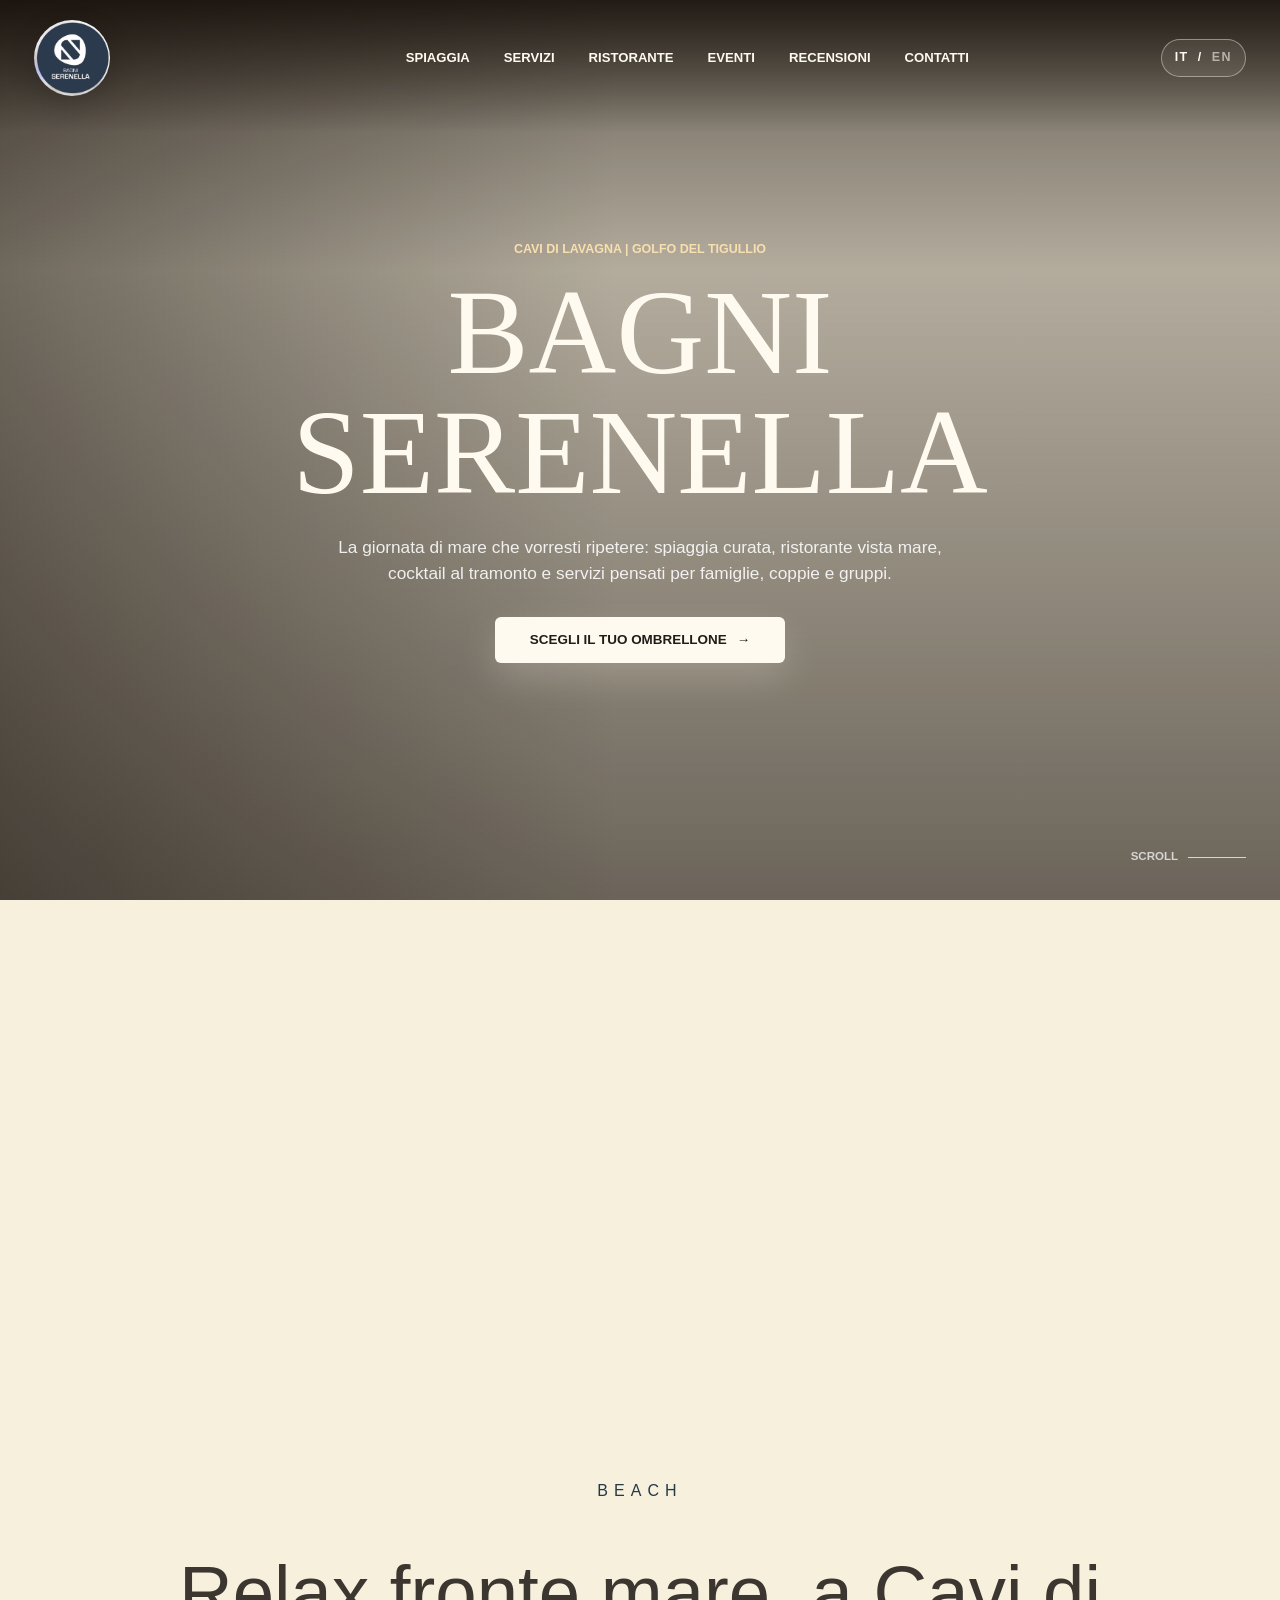
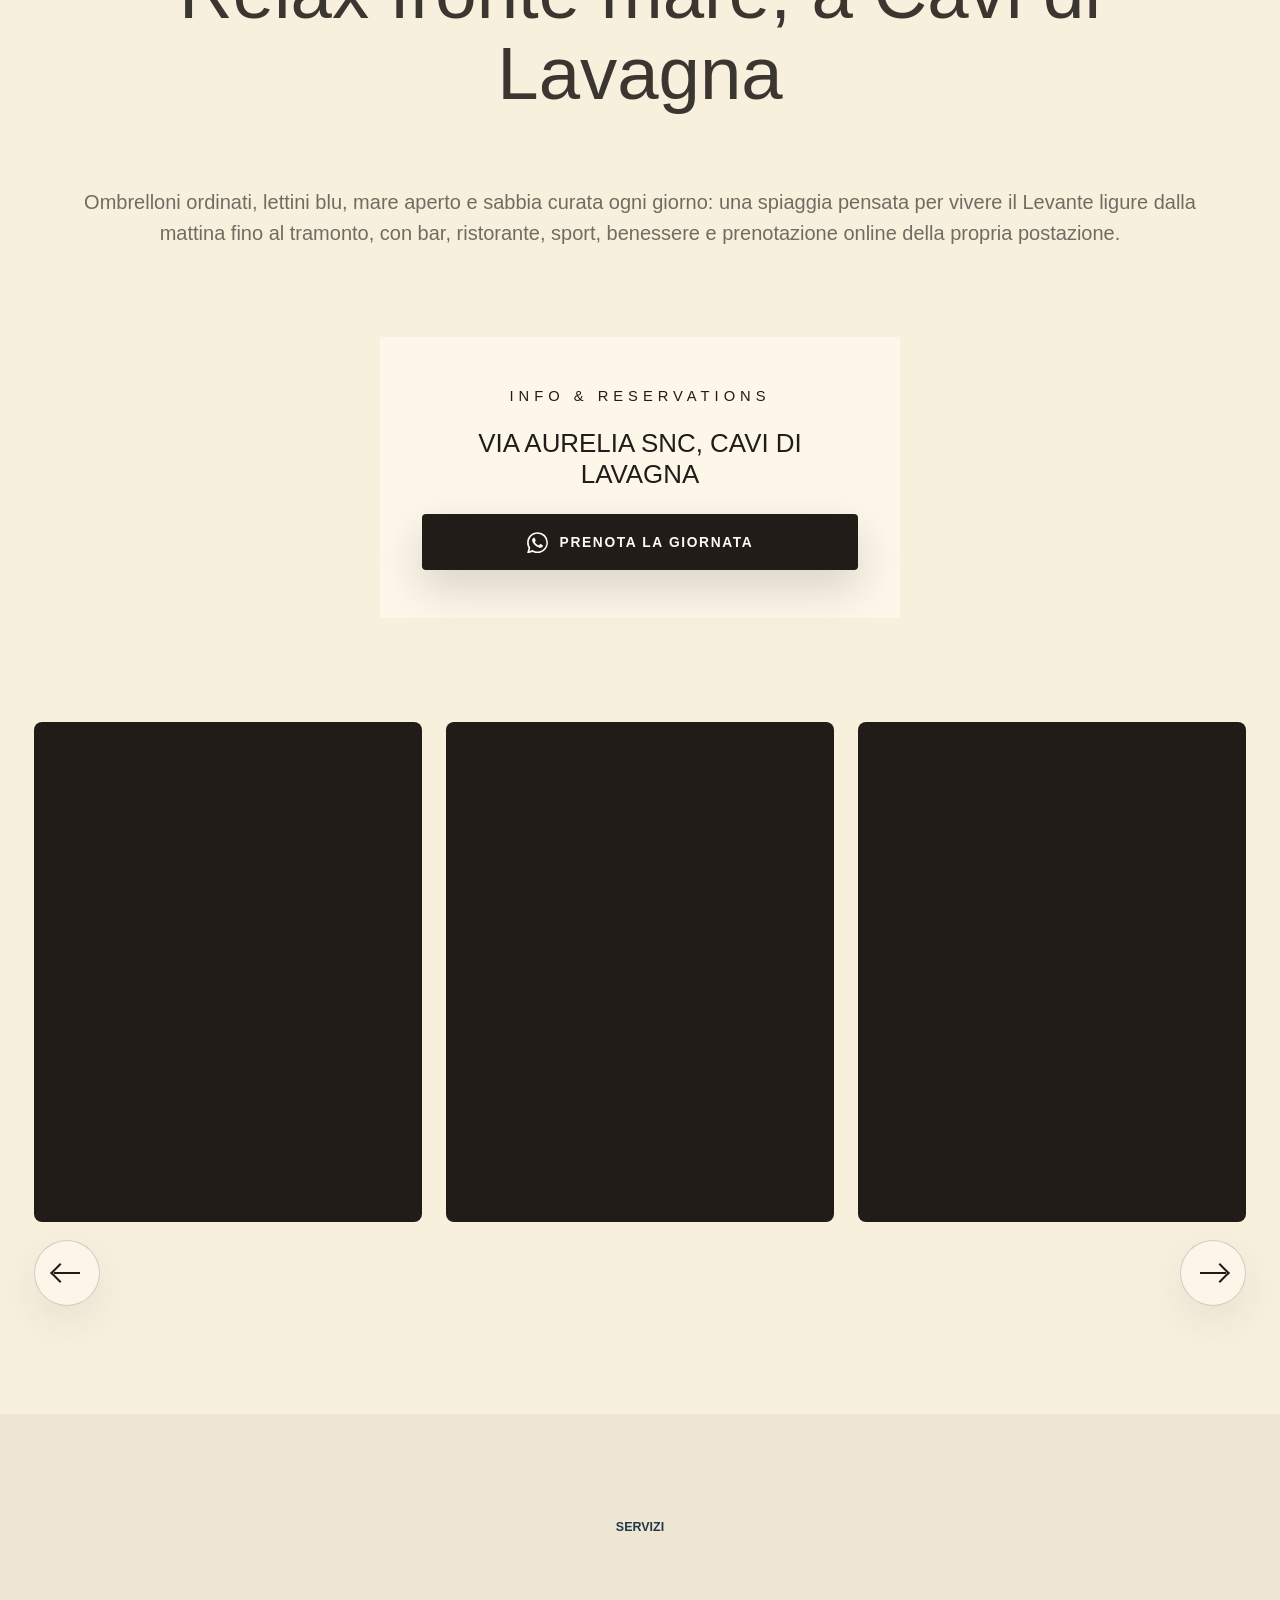
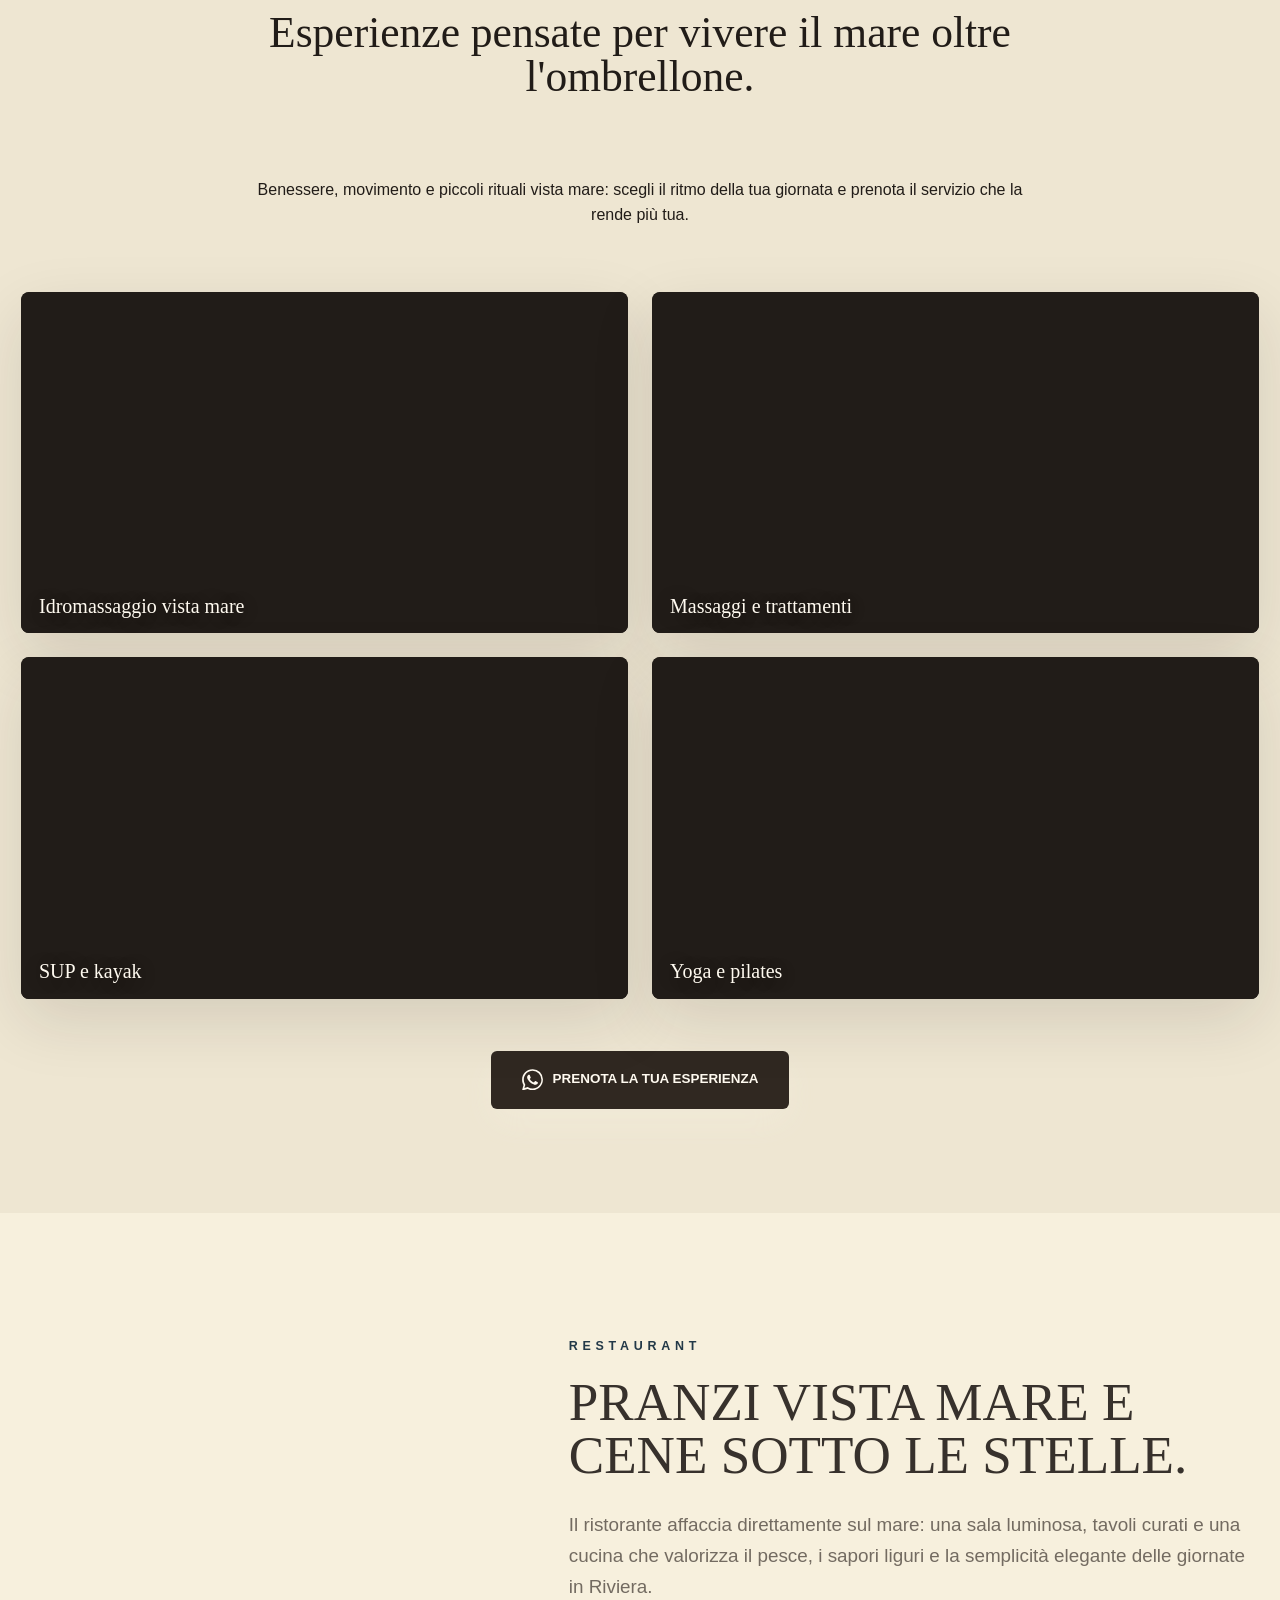
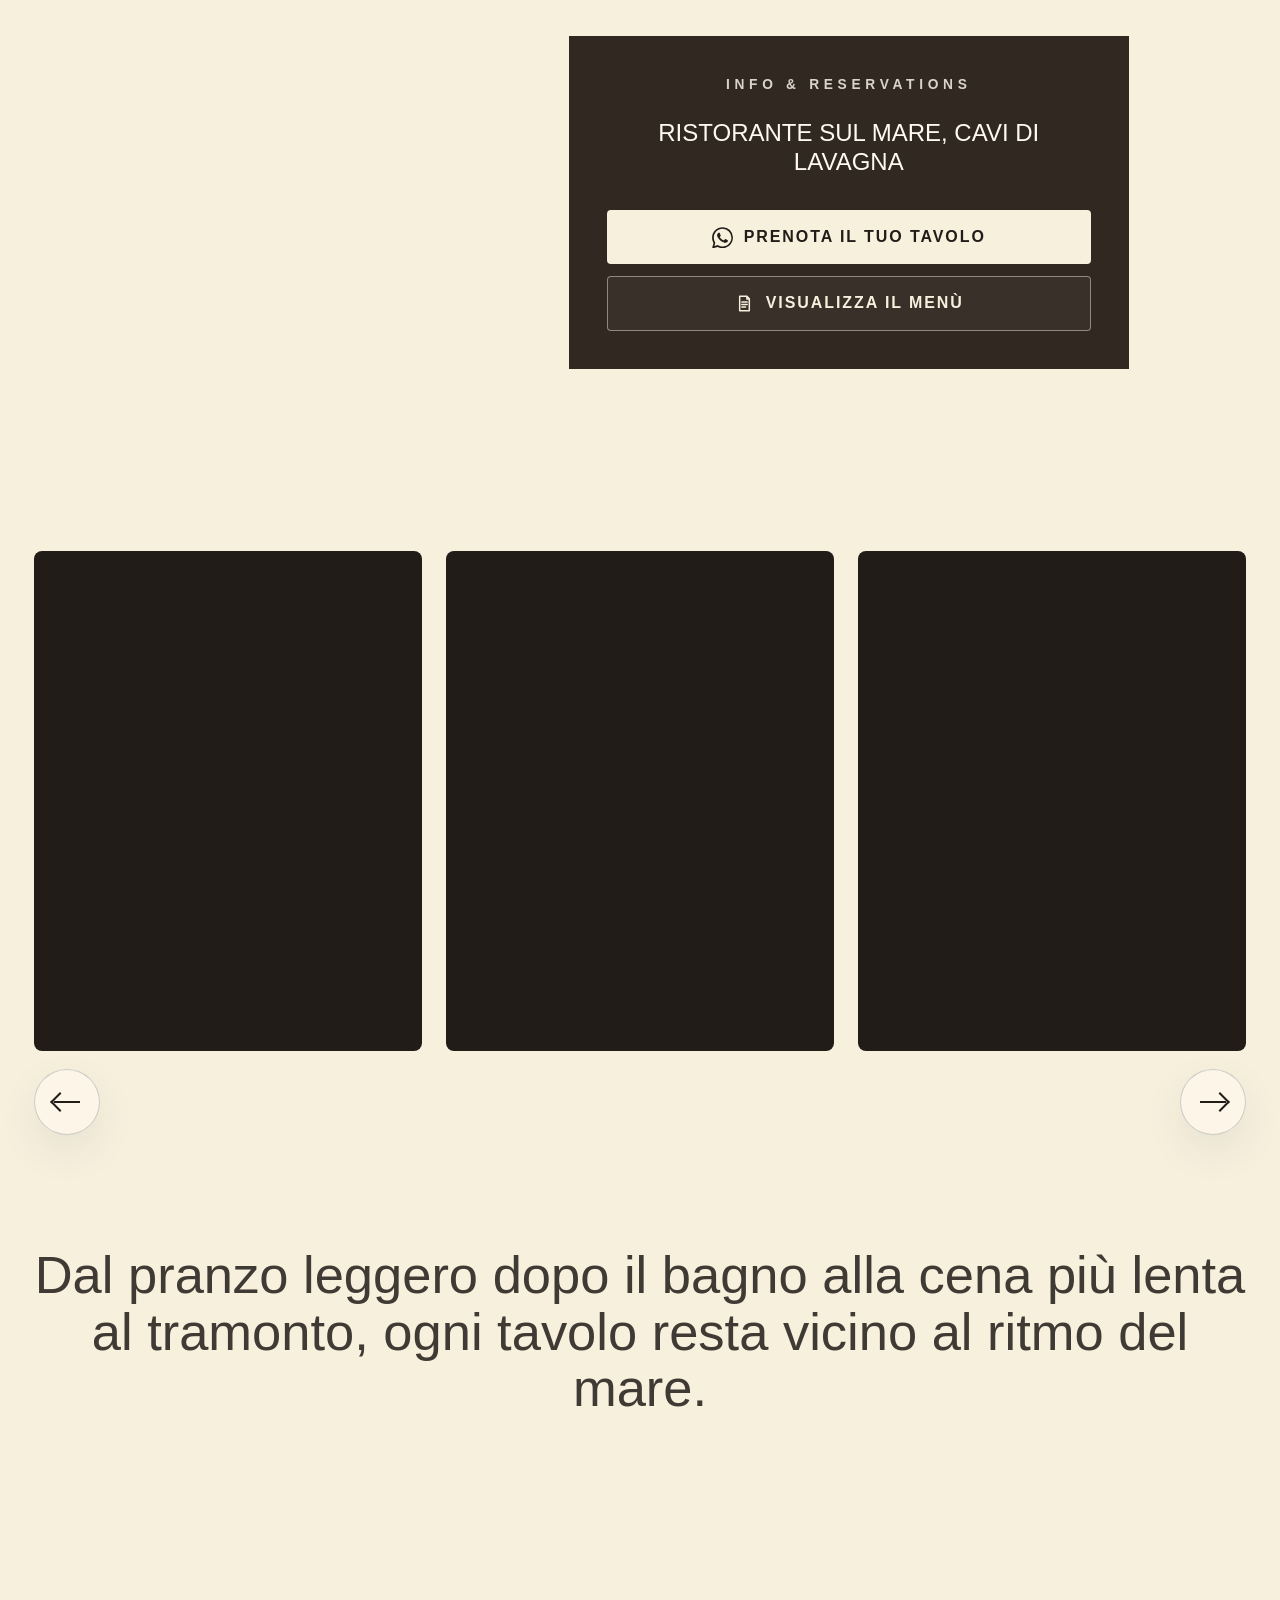
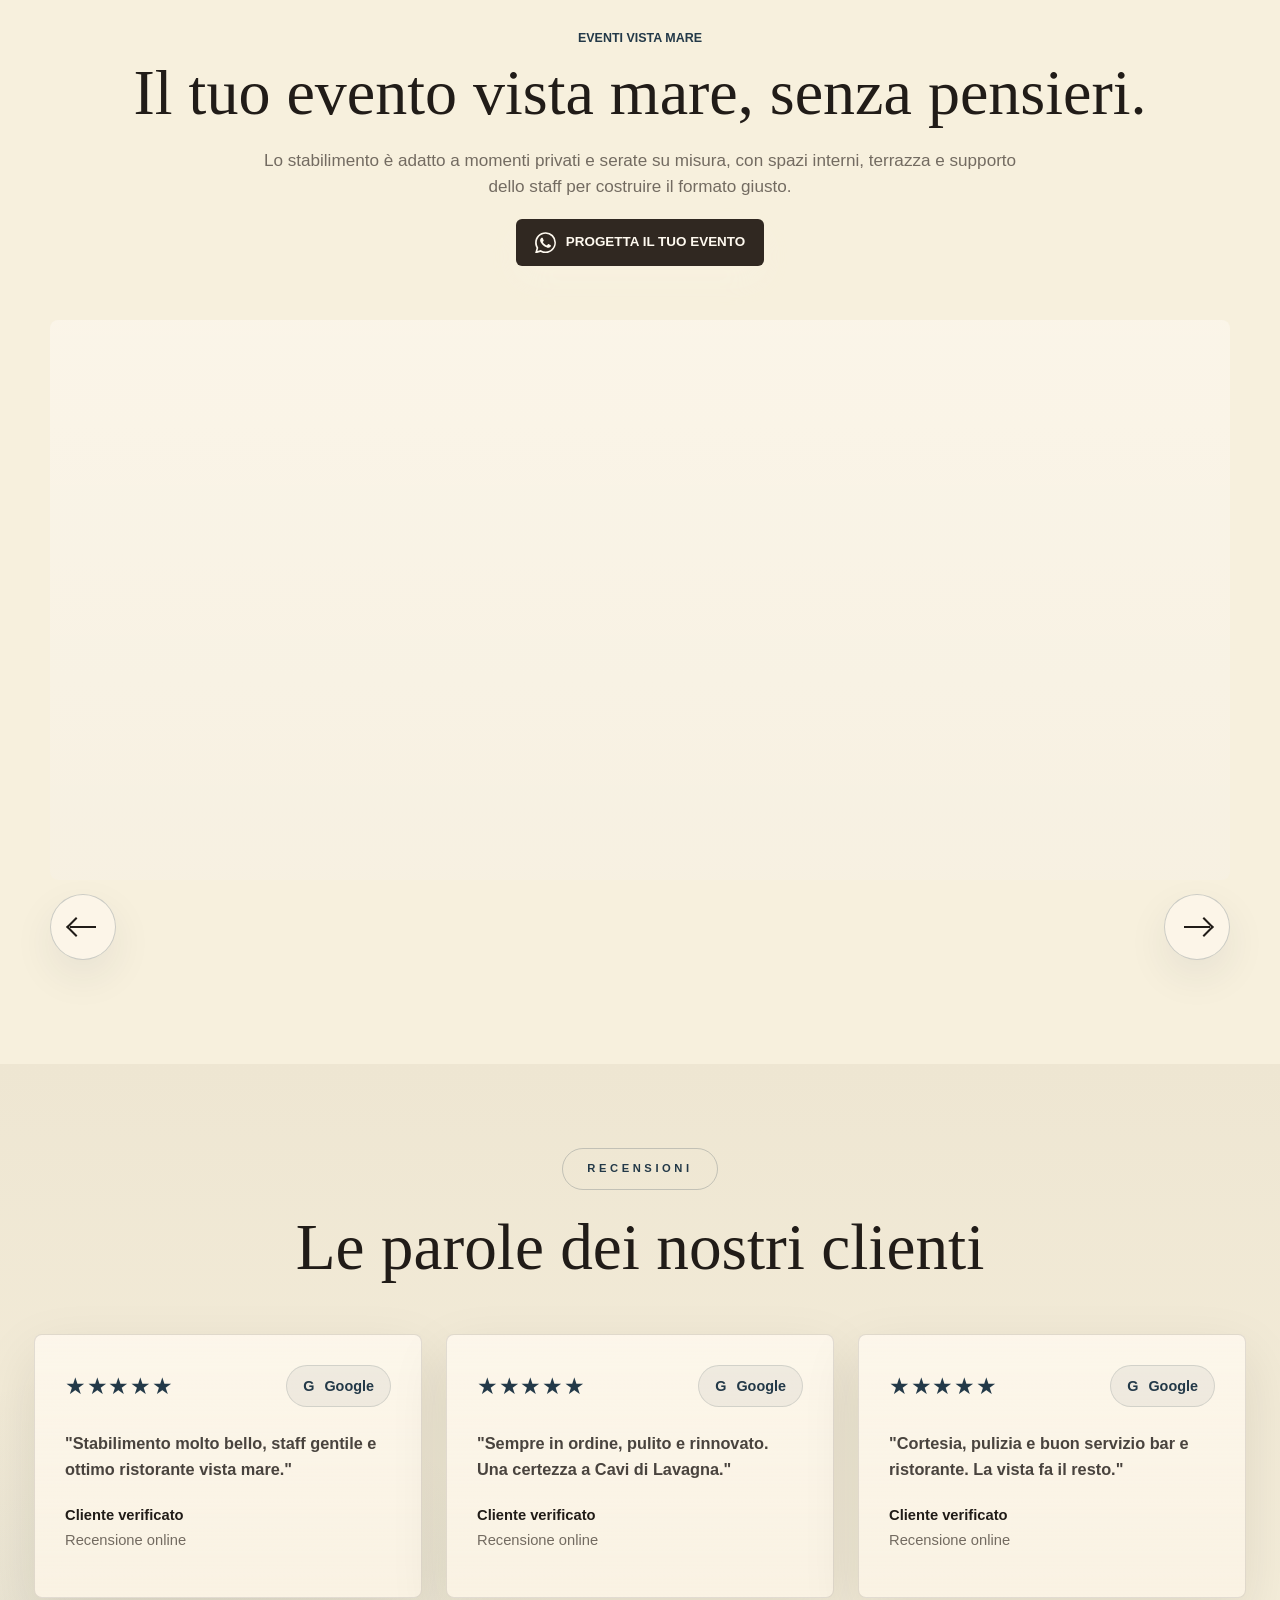
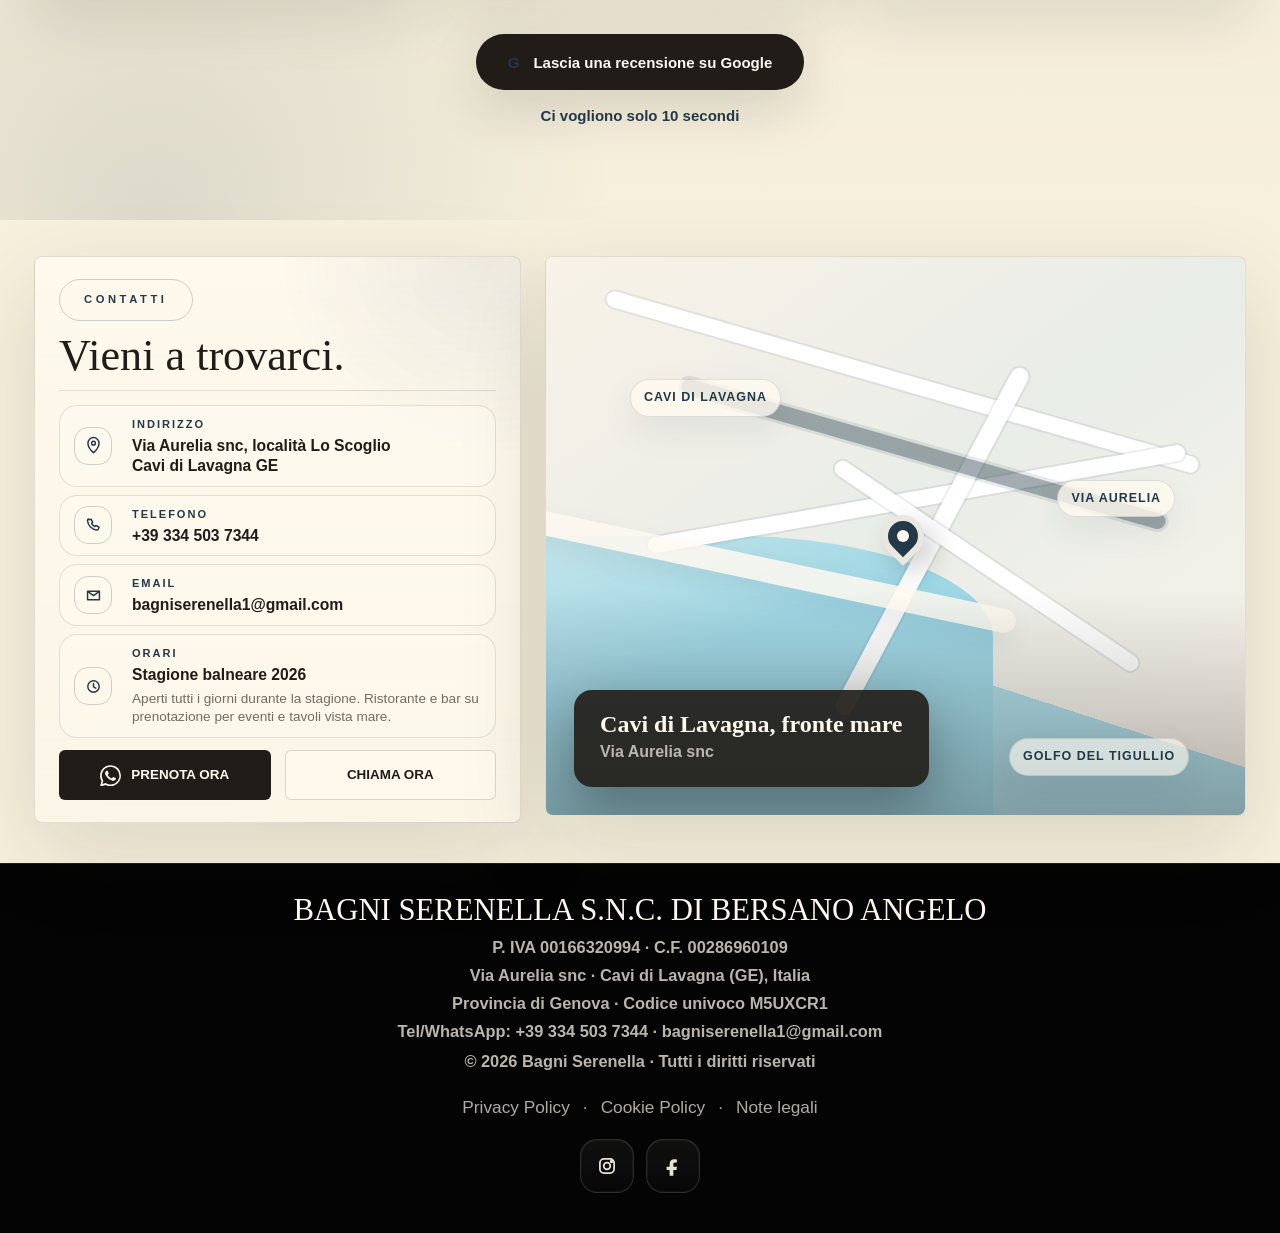
==== commit 85b6aa87: "Add files via upload" ====
--- a/index.html
+++ b/index.html
@@ -14,9 +14,11 @@
       content="La spiaggia nel Golfo del Tigullio per giornate di mare, cucina ligure, tramonti ed eventi vista mare."
     />
     <meta property="og:type" content="website" />
-    <meta property="og:image" content="assets/cover-desktop.png" />
-    <link rel="stylesheet" href="site.css?v=20260611-mobile" />
-    <script defer src="site.js?v=20260611-mobile"></script>
+    <meta property="og:image" content="assets/cover-desktop-opt.jpg" />
+    <link rel="preload" as="image" href="assets/cover-mobile-opt.jpg" media="(max-width: 759px)" fetchpriority="high" />
+    <link rel="preload" as="image" href="assets/cover-desktop-opt.jpg" media="(min-width: 760px)" fetchpriority="high" />
+    <link rel="stylesheet" href="site.css?v=20260611-mobile-fix2" />
+    <script defer src="site.js?v=20260611-mobile-fix2"></script>
     <script type="application/ld+json">
       {
         "@context": "https://schema.org",
@@ -50,7 +52,7 @@
 
     <header class="site-header" data-header>
       <a class="brand" href="#top" aria-label="Bagni Serenella home">
-        <img class="brand-logo" src="assets/logo-serenella.jpg" alt="Bagni Serenella" />
+        <img loading="eager" decoding="async" class="brand-logo" src="assets/logo-serenella.jpg" alt="Bagni Serenella" />
       </a>
 
       <button class="nav-toggle" type="button" aria-expanded="false" aria-controls="site-nav" data-nav-toggle>
@@ -79,8 +81,8 @@
     <main id="main">
       <section class="hero" id="top" aria-label="Bagni Serenella">
         <picture class="hero-media">
-          <source srcset="assets/cover-desktop.png" media="(min-width: 760px)" />
-          <img src="assets/cover-mobile.png" alt="Tramonto sui Bagni Serenella a Cavi di Lavagna" />
+          <source srcset="assets/cover-desktop-opt.jpg" media="(min-width: 760px)" />
+          <img loading="eager" decoding="async" fetchpriority="high" src="assets/cover-mobile-opt.jpg" alt="Tramonto sui Bagni Serenella a Cavi di Lavagna" />
         </picture>
         <div class="hero-overlay"></div>
 
@@ -109,7 +111,13 @@
 
       <section class="twiga-beach" id="spiaggia">
         <figure class="beach-opening">
-          <img src="assets/beach-section-hero-new.png" alt="Terrazza dei Bagni Serenella affacciata sul mare" />
+          <picture>
+
+            <source media="(max-width: 720px)" srcset="assets/beach-section-hero-new-mobile.jpg" />
+
+            <img loading="lazy" decoding="async" src="assets/beach-section-hero-new-opt.jpg" alt="Terrazza dei Bagni Serenella affacciata sul mare" />
+
+          </picture>
         </figure>
 
         <div class="beach-story">
@@ -125,10 +133,8 @@
             <span>Info & reservations</span>
             <strong>Via Aurelia snc, Cavi di Lavagna</strong>
             <button class="whatsapp-cta" type="button" data-modal-open="beach-modal">
-              <svg aria-hidden="true" viewBox="0 0 24 24" focusable="false">
-                <path
-                  d="M12.03 2.5a9.43 9.43 0 0 0-8 14.42L2.9 21.5l4.69-1.1A9.44 9.44 0 1 0 12.03 2.5Zm0 1.75a7.68 7.68 0 0 1 6.58 11.63 7.68 7.68 0 0 1-10.54 2.73l-.32-.18-2.46.58.59-2.41-.2-.33A7.68 7.68 0 0 1 12.03 4.25Zm-2.71 3.8c-.15 0-.39.06-.6.28-.2.22-.79.77-.79 1.86s.82 2.15.93 2.3c.12.15 1.6 2.53 3.92 3.46 1.94.78 2.33.62 2.75.58.42-.04 1.36-.56 1.56-1.1.19-.55.19-1.01.13-1.11-.06-.1-.21-.15-.44-.26-.23-.12-1.36-.67-1.57-.75-.21-.07-.36-.11-.51.12-.15.22-.59.74-.73.89-.13.15-.26.17-.49.06-.23-.12-.96-.36-1.84-1.14-.68-.61-1.14-1.35-1.27-1.58-.13-.22-.02-.35.1-.46.1-.1.23-.26.34-.4.11-.13.15-.22.23-.37.07-.15.04-.29-.02-.4-.06-.11-.51-1.24-.7-1.7-.19-.44-.38-.38-.52-.39h-.44Z"
-                />
+              <svg aria-hidden="true" viewBox="0 0 16 16" focusable="false">
+                <path d="M13.601 2.326A7.854 7.854 0 0 0 7.994.208C3.627.208.068 3.766.066 8.134c0 1.433.375 2.827 1.087 4.056L0 16.4l4.311-1.129a7.94 7.94 0 0 0 3.683.938h.003c4.368 0 7.927-3.558 7.93-7.93a7.894 7.894 0 0 0-2.326-5.953ZM7.997 14.87a6.59 6.59 0 0 1-3.356-.92l-.241-.144-2.55.668.681-2.487-.157-.255a6.598 6.598 0 0 1-1.013-3.596c.002-3.7 3.014-6.71 6.718-6.71a6.672 6.672 0 0 1 4.748 1.97 6.678 6.678 0 0 1 1.965 4.88c-.003 3.7-3.016 6.71-6.795 6.594Zm3.683-5.026c-.202-.101-1.194-.589-1.378-.656-.185-.067-.319-.101-.454.101-.134.202-.521.656-.638.79-.118.134-.235.151-.437.05-.202-.1-.852-.314-1.624-1-.6-.535-1.005-1.195-1.123-1.397-.118-.202-.013-.311.089-.411.091-.091.202-.235.303-.353.101-.118.134-.202.202-.336.067-.134.034-.252-.017-.353-.051-.101-.454-1.094-.622-1.497-.164-.393-.33-.34-.454-.346l-.386-.007c-.134 0-.353.05-.538.252-.185.202-.706.69-.706 1.681s.723 1.95.824 2.085c.101.134 1.423 2.173 3.448 3.047.482.208.858.332 1.15.425.483.154.923.132 1.27.08.387-.058 1.194-.488 1.362-.958.168-.471.168-.874.118-.958-.051-.084-.185-.134-.387-.235Z" />
               </svg>
               Prenota la giornata
             </button>
@@ -146,31 +152,85 @@
           <div class="beach-viewport carousel-viewport" tabindex="0" data-carousel-viewport>
             <div class="beach-track carousel-track" data-carousel-track>
               <figure class="beach-card" data-carousel-card>
-                <img src="assets/beach-twiga-01.png" alt="Lettini e ombrelloni affacciati sul mare al tramonto" />
+                <picture>
+
+                  <source media="(max-width: 720px)" srcset="assets/beach-twiga-01-mobile.jpg" />
+
+                  <img loading="lazy" decoding="async" src="assets/beach-twiga-01-opt.jpg" alt="Lettini e ombrelloni affacciati sul mare al tramonto" />
+
+                </picture>
               </figure>
               <figure class="beach-card" data-carousel-card>
-                <img src="assets/beach-twiga-02.png" alt="Ombrelloni ordinati sulla spiaggia dei Bagni Serenella" />
+                <picture>
+
+                  <source media="(max-width: 720px)" srcset="assets/beach-twiga-02-mobile.jpg" />
+
+                  <img loading="lazy" decoding="async" src="assets/beach-twiga-02-opt.jpg" alt="Ombrelloni ordinati sulla spiaggia dei Bagni Serenella" />
+
+                </picture>
               </figure>
               <figure class="beach-card" data-carousel-card>
-                <img src="assets/beach-carousel-terrace-sunset.png" alt="Lettini e ombrellone sulla terrazza fronte mare al tramonto" />
+                <picture>
+
+                  <source media="(max-width: 720px)" srcset="assets/beach-carousel-terrace-sunset-mobile.jpg" />
+
+                  <img loading="lazy" decoding="async" src="assets/beach-carousel-terrace-sunset-opt.jpg" alt="Lettini e ombrellone sulla terrazza fronte mare al tramonto" />
+
+                </picture>
               </figure>
               <figure class="beach-card" data-carousel-card>
-                <img src="assets/beach-carousel-pergola-flowers.png" alt="Pergolato fiorito e sedute vista mare ai Bagni Serenella" />
+                <picture>
+
+                  <source media="(max-width: 720px)" srcset="assets/beach-carousel-pergola-flowers-mobile.jpg" />
+
+                  <img loading="lazy" decoding="async" src="assets/beach-carousel-pergola-flowers-opt.jpg" alt="Pergolato fiorito e sedute vista mare ai Bagni Serenella" />
+
+                </picture>
               </figure>
               <figure class="beach-card" data-carousel-card>
-                <img src="assets/beach-twiga-04.png" alt="Tavolo sulla terrazza sopra la spiaggia" />
+                <picture>
+
+                  <source media="(max-width: 720px)" srcset="assets/beach-twiga-04-mobile.jpg" />
+
+                  <img loading="lazy" decoding="async" src="assets/beach-twiga-04-opt.jpg" alt="Tavolo sulla terrazza sopra la spiaggia" />
+
+                </picture>
               </figure>
               <figure class="beach-card" data-carousel-card>
-                <img src="assets/beach-carousel-umbrellas-deck.png" alt="Ombrelloni e lettini sulla terrazza dei Bagni Serenella vista mare" />
+                <picture>
+
+                  <source media="(max-width: 720px)" srcset="assets/beach-carousel-umbrellas-deck-mobile.jpg" />
+
+                  <img loading="lazy" decoding="async" src="assets/beach-carousel-umbrellas-deck-opt.jpg" alt="Ombrelloni e lettini sulla terrazza dei Bagni Serenella vista mare" />
+
+                </picture>
               </figure>
               <figure class="beach-card" data-carousel-card>
-                <img src="assets/beach-twiga-03.png" alt="Idromassaggio e area benessere vista mare" />
+                <picture>
+
+                  <source media="(max-width: 720px)" srcset="assets/beach-twiga-03-mobile.jpg" />
+
+                  <img loading="lazy" decoding="async" src="assets/beach-twiga-03-opt.jpg" alt="Idromassaggio e area benessere vista mare" />
+
+                </picture>
               </figure>
               <figure class="beach-card" data-carousel-card>
-                <img src="assets/beach-twiga-05-new.png" alt="Spiaggia dei Bagni Serenella al tramonto con lettini e ombrelloni" />
+                <picture>
+
+                  <source media="(max-width: 720px)" srcset="assets/beach-twiga-05-new-mobile.jpg" />
+
+                  <img loading="lazy" decoding="async" src="assets/beach-twiga-05-new-opt.jpg" alt="Spiaggia dei Bagni Serenella al tramonto con lettini e ombrelloni" />
+
+                </picture>
               </figure>
               <figure class="beach-card" data-carousel-card>
-                <img src="assets/beach-twiga-06.png" alt="Acqua limpida e scogli davanti a Cavi di Lavagna" />
+                <picture>
+
+                  <source media="(max-width: 720px)" srcset="assets/beach-twiga-06-mobile.jpg" />
+
+                  <img loading="lazy" decoding="async" src="assets/beach-twiga-06-opt.jpg" alt="Acqua limpida e scogli davanti a Cavi di Lavagna" />
+
+                </picture>
               </figure>
             </div>
           </div>
@@ -195,25 +255,49 @@
         <div class="service-grid">
           <article class="service-card">
             <figure>
-              <img src="assets/service-idromassaggio.png" alt="Idromassaggio panoramico ai Bagni Serenella" />
+              <picture>
+
+                <source media="(max-width: 720px)" srcset="assets/service-idromassaggio-mobile.jpg" />
+
+                <img loading="lazy" decoding="async" src="assets/service-idromassaggio-opt.jpg" alt="Idromassaggio panoramico ai Bagni Serenella" />
+
+              </picture>
             </figure>
             <h3>Idromassaggio vista mare</h3>
           </article>
           <article class="service-card">
             <figure>
-              <img src="assets/service-massaggi.png" alt="Massaggio rilassante nell'area benessere dei Bagni Serenella" />
+              <picture>
+
+                <source media="(max-width: 720px)" srcset="assets/service-massaggi-mobile.jpg" />
+
+                <img loading="lazy" decoding="async" src="assets/service-massaggi-opt.jpg" alt="Massaggio rilassante nell'area benessere dei Bagni Serenella" />
+
+              </picture>
             </figure>
             <h3>Massaggi e trattamenti</h3>
           </article>
           <article class="service-card">
             <figure>
-              <img src="assets/service-sup.png" alt="SUP davanti alla costa ligure" />
+              <picture>
+
+                <source media="(max-width: 720px)" srcset="assets/service-sup-mobile.jpg" />
+
+                <img loading="lazy" decoding="async" src="assets/service-sup-opt.jpg" alt="SUP davanti alla costa ligure" />
+
+              </picture>
             </figure>
             <h3>SUP e kayak</h3>
           </article>
           <article class="service-card">
             <figure>
-              <img src="assets/service-yoga.png" alt="Lezione di yoga sulla spiaggia al tramonto" />
+              <picture>
+
+                <source media="(max-width: 720px)" srcset="assets/service-yoga-mobile.jpg" />
+
+                <img loading="lazy" decoding="async" src="assets/service-yoga-opt.jpg" alt="Lezione di yoga sulla spiaggia al tramonto" />
+
+              </picture>
             </figure>
             <h3>Yoga e pilates</h3>
           </article>
@@ -221,10 +305,8 @@
 
         <div class="service-booking">
           <button class="button button-primary" type="button" data-modal-open="service-modal">
-            <svg aria-hidden="true" viewBox="0 0 24 24" focusable="false">
-              <path
-                d="M12.03 2.5a9.43 9.43 0 0 0-8 14.42L2.9 21.5l4.69-1.1A9.44 9.44 0 1 0 12.03 2.5Zm0 1.75a7.68 7.68 0 0 1 6.58 11.63 7.68 7.68 0 0 1-10.54 2.73l-.32-.18-2.46.58.59-2.41-.2-.33A7.68 7.68 0 0 1 12.03 4.25Zm-2.71 3.8c-.15 0-.39.06-.6.28-.2.22-.79.77-.79 1.86s.82 2.15.93 2.3c.12.15 1.6 2.53 3.92 3.46 1.94.78 2.33.62 2.75.58.42-.04 1.36-.56 1.56-1.1.19-.55.19-1.01.13-1.11-.06-.1-.21-.15-.44-.26-.23-.12-1.36-.67-1.57-.75-.21-.07-.36-.11-.51.12-.15.22-.59.74-.73.89-.13.15-.26.17-.49.06-.23-.12-.96-.36-1.84-1.14-.68-.61-1.14-1.35-1.27-1.58-.13-.22-.02-.35.1-.46.1-.1.23-.26.34-.4.11-.13.15-.22.23-.37.07-.15.04-.29-.02-.4-.06-.11-.51-1.24-.7-1.7-.19-.44-.38-.38-.52-.39h-.44Z"
-              />
+            <svg aria-hidden="true" viewBox="0 0 16 16" focusable="false">
+              <path d="M13.601 2.326A7.854 7.854 0 0 0 7.994.208C3.627.208.068 3.766.066 8.134c0 1.433.375 2.827 1.087 4.056L0 16.4l4.311-1.129a7.94 7.94 0 0 0 3.683.938h.003c4.368 0 7.927-3.558 7.93-7.93a7.894 7.894 0 0 0-2.326-5.953ZM7.997 14.87a6.59 6.59 0 0 1-3.356-.92l-.241-.144-2.55.668.681-2.487-.157-.255a6.598 6.598 0 0 1-1.013-3.596c.002-3.7 3.014-6.71 6.718-6.71a6.672 6.672 0 0 1 4.748 1.97 6.678 6.678 0 0 1 1.965 4.88c-.003 3.7-3.016 6.71-6.795 6.594Zm3.683-5.026c-.202-.101-1.194-.589-1.378-.656-.185-.067-.319-.101-.454.101-.134.202-.521.656-.638.79-.118.134-.235.151-.437.05-.202-.1-.852-.314-1.624-1-.6-.535-1.005-1.195-1.123-1.397-.118-.202-.013-.311.089-.411.091-.091.202-.235.303-.353.101-.118.134-.202.202-.336.067-.134.034-.252-.017-.353-.051-.101-.454-1.094-.622-1.497-.164-.393-.33-.34-.454-.346l-.386-.007c-.134 0-.353.05-.538.252-.185.202-.706.69-.706 1.681s.723 1.95.824 2.085c.101.134 1.423 2.173 3.448 3.047.482.208.858.332 1.15.425.483.154.923.132 1.27.08.387-.058 1.194-.488 1.362-.958.168-.471.168-.874.118-.958-.051-.084-.185-.134-.387-.235Z" />
             </svg>
             Prenota la tua esperienza
           </button>
@@ -234,7 +316,13 @@
       <section class="restaurant-experience" id="ristorante">
         <div class="restaurant-feature">
           <figure class="restaurant-feature-media">
-            <img src="assets/restaurant-new-01.png" alt="Tavolo apparecchiato con vista mare al ristorante Bagni Serenella" />
+            <picture>
+
+              <source media="(max-width: 720px)" srcset="assets/restaurant-new-01-mobile.jpg" />
+
+              <img loading="lazy" decoding="async" src="assets/restaurant-new-01-opt.jpg" alt="Tavolo apparecchiato con vista mare al ristorante Bagni Serenella" />
+
+            </picture>
           </figure>
           <div class="restaurant-feature-copy">
             <p class="eyebrow">Restaurant</p>
@@ -249,10 +337,8 @@
               <strong>Ristorante sul mare, Cavi di Lavagna</strong>
               <div class="restaurant-panel-actions">
                 <button type="button" data-modal-open="restaurant-modal">
-                  <svg aria-hidden="true" viewBox="0 0 24 24" focusable="false">
-                    <path
-                      d="M12.03 2.5a9.43 9.43 0 0 0-8 14.42L2.9 21.5l4.69-1.1A9.44 9.44 0 1 0 12.03 2.5Zm0 1.75a7.68 7.68 0 0 1 6.58 11.63 7.68 7.68 0 0 1-10.54 2.73l-.32-.18-2.46.58.59-2.41-.2-.33A7.68 7.68 0 0 1 12.03 4.25Zm-2.71 3.8c-.15 0-.39.06-.6.28-.2.22-.79.77-.79 1.86s.82 2.15.93 2.3c.12.15 1.6 2.53 3.92 3.46 1.94.78 2.33.62 2.75.58.42-.04 1.36-.56 1.56-1.1.19-.55.19-1.01.13-1.11-.06-.1-.21-.15-.44-.26-.23-.12-1.36-.67-1.57-.75-.21-.07-.36-.11-.51.12-.15.22-.59.74-.73.89-.13.15-.26.17-.49.06-.23-.12-.96-.36-1.84-1.14-.68-.61-1.14-1.35-1.27-1.58-.13-.22-.02-.35.1-.46.1-.1.23-.26.34-.4.11-.13.15-.22.23-.37.07-.15.04-.29-.02-.4-.06-.11-.51-1.24-.7-1.7-.19-.44-.38-.38-.52-.39h-.44Z"
-                    />
+                  <svg aria-hidden="true" viewBox="0 0 16 16" focusable="false">
+                    <path d="M13.601 2.326A7.854 7.854 0 0 0 7.994.208C3.627.208.068 3.766.066 8.134c0 1.433.375 2.827 1.087 4.056L0 16.4l4.311-1.129a7.94 7.94 0 0 0 3.683.938h.003c4.368 0 7.927-3.558 7.93-7.93a7.894 7.894 0 0 0-2.326-5.953ZM7.997 14.87a6.59 6.59 0 0 1-3.356-.92l-.241-.144-2.55.668.681-2.487-.157-.255a6.598 6.598 0 0 1-1.013-3.596c.002-3.7 3.014-6.71 6.718-6.71a6.672 6.672 0 0 1 4.748 1.97 6.678 6.678 0 0 1 1.965 4.88c-.003 3.7-3.016 6.71-6.795 6.594Zm3.683-5.026c-.202-.101-1.194-.589-1.378-.656-.185-.067-.319-.101-.454.101-.134.202-.521.656-.638.79-.118.134-.235.151-.437.05-.202-.1-.852-.314-1.624-1-.6-.535-1.005-1.195-1.123-1.397-.118-.202-.013-.311.089-.411.091-.091.202-.235.303-.353.101-.118.134-.202.202-.336.067-.134.034-.252-.017-.353-.051-.101-.454-1.094-.622-1.497-.164-.393-.33-.34-.454-.346l-.386-.007c-.134 0-.353.05-.538.252-.185.202-.706.69-.706 1.681s.723 1.95.824 2.085c.101.134 1.423 2.173 3.448 3.047.482.208.858.332 1.15.425.483.154.923.132 1.27.08.387-.058 1.194-.488 1.362-.958.168-.471.168-.874.118-.958-.051-.084-.185-.134-.387-.235Z" />
                   </svg>
                   Prenota il tuo tavolo
                 </button>
@@ -278,28 +364,76 @@
           <div class="restaurant-viewport carousel-viewport" tabindex="0" data-carousel-viewport>
             <div class="restaurant-track carousel-track" data-carousel-track>
               <figure class="restaurant-card" data-carousel-card>
-                <img src="assets/restaurant-carousel-jun8-01.png" alt="Interno del ristorante Bagni Serenella con pavimento in legno e dettagli nautici" />
+                <picture>
+
+                  <source media="(max-width: 720px)" srcset="assets/restaurant-carousel-jun8-01-mobile.jpg" />
+
+                  <img loading="lazy" decoding="async" src="assets/restaurant-carousel-jun8-01-opt.jpg" alt="Interno del ristorante Bagni Serenella con pavimento in legno e dettagli nautici" />
+
+                </picture>
               </figure>
               <figure class="restaurant-card" data-carousel-card>
-                <img src="assets/restaurant-carousel-jun8-03.png" alt="Tavolo al tramonto con vista mare dal ristorante Bagni Serenella" />
+                <picture>
+
+                  <source media="(max-width: 720px)" srcset="assets/restaurant-carousel-jun8-03-mobile.jpg" />
+
+                  <img loading="lazy" decoding="async" src="assets/restaurant-carousel-jun8-03-opt.jpg" alt="Tavolo al tramonto con vista mare dal ristorante Bagni Serenella" />
+
+                </picture>
               </figure>
               <figure class="restaurant-card" data-carousel-card>
-                <img src="assets/restaurant-carousel-jun8-04.png" alt="Sala del ristorante Bagni Serenella illuminata dal tramonto con tavoli vista mare" />
+                <picture>
+
+                  <source media="(max-width: 720px)" srcset="assets/restaurant-carousel-jun8-04-mobile.jpg" />
+
+                  <img loading="lazy" decoding="async" src="assets/restaurant-carousel-jun8-04-opt.jpg" alt="Sala del ristorante Bagni Serenella illuminata dal tramonto con tavoli vista mare" />
+
+                </picture>
               </figure>
               <figure class="restaurant-card" data-carousel-card>
-                <img src="assets/restaurant-carousel-01-new.png" alt="Sala ristorante Bagni Serenella con tavoli vista mare" />
+                <picture>
+
+                  <source media="(max-width: 720px)" srcset="assets/restaurant-carousel-01-new-mobile.jpg" />
+
+                  <img loading="lazy" decoding="async" src="assets/restaurant-carousel-01-new-opt.jpg" alt="Sala ristorante Bagni Serenella con tavoli vista mare" />
+
+                </picture>
               </figure>
               <figure class="restaurant-card" data-carousel-card>
-                <img src="assets/restaurant-carousel-jun8-02.png" alt="Tavolo apparecchiato vicino alle finestre con vista mare" />
+                <picture>
+
+                  <source media="(max-width: 720px)" srcset="assets/restaurant-carousel-jun8-02-mobile.jpg" />
+
+                  <img loading="lazy" decoding="async" src="assets/restaurant-carousel-jun8-02-opt.jpg" alt="Tavolo apparecchiato vicino alle finestre con vista mare" />
+
+                </picture>
               </figure>
               <figure class="restaurant-card" data-carousel-card>
-                <img src="assets/restaurant-new-05.png" alt="Ingresso e vetrate del ristorante affacciate sul mare" />
+                <picture>
+
+                  <source media="(max-width: 720px)" srcset="assets/restaurant-new-05-mobile.jpg" />
+
+                  <img loading="lazy" decoding="async" src="assets/restaurant-new-05-opt.jpg" alt="Ingresso e vetrate del ristorante affacciate sul mare" />
+
+                </picture>
               </figure>
               <figure class="restaurant-card" data-carousel-card>
-                <img src="assets/restaurant-food-jun10-01.png" alt="Spaghetti alle vongole serviti su tavolo bianco vista mare" />
+                <picture>
+
+                  <source media="(max-width: 720px)" srcset="assets/restaurant-food-jun10-01-mobile.jpg" />
+
+                  <img loading="lazy" decoding="async" src="assets/restaurant-food-jun10-01-opt.jpg" alt="Spaghetti alle vongole serviti su tavolo bianco vista mare" />
+
+                </picture>
               </figure>
               <figure class="restaurant-card" data-carousel-card>
-                <img src="assets/restaurant-food-jun10-02.png" alt="Pasta al pomodoro e pesce servita su piatto azzurro" />
+                <picture>
+
+                  <source media="(max-width: 720px)" srcset="assets/restaurant-food-jun10-02-mobile.jpg" />
+
+                  <img loading="lazy" decoding="async" src="assets/restaurant-food-jun10-02-opt.jpg" alt="Pasta al pomodoro e pesce servita su piatto azzurro" />
+
+                </picture>
               </figure>
             </div>
           </div>
@@ -326,11 +460,9 @@
             staff per costruire il formato giusto.
           </p>
           <button class="button button-primary" type="button" data-modal-open="event-modal">
-            <svg aria-hidden="true" viewBox="0 0 24 24" focusable="false">
-              <path
-                d="M12.03 2.5a9.43 9.43 0 0 0-8 14.42L2.9 21.5l4.69-1.1A9.44 9.44 0 1 0 12.03 2.5Zm0 1.75a7.68 7.68 0 0 1 6.58 11.63 7.68 7.68 0 0 1-10.54 2.73l-.32-.18-2.46.58.59-2.41-.2-.33A7.68 7.68 0 0 1 12.03 4.25Zm-2.71 3.8c-.15 0-.39.06-.6.28-.2.22-.79.77-.79 1.86s.82 2.15.93 2.3c.12.15 1.6 2.53 3.92 3.46 1.94.78 2.33.62 2.75.58.42-.04 1.36-.56 1.56-1.1.19-.55.19-1.01.13-1.11-.06-.1-.21-.15-.44-.26-.23-.12-1.36-.67-1.57-.75-.21-.07-.36-.11-.51.12-.15.22-.59.74-.73.89-.13.15-.26.17-.49.06-.23-.12-.96-.36-1.84-1.14-.68-.61-1.14-1.35-1.27-1.58-.13-.22-.02-.35.1-.46.1-.1.23-.26.34-.4.11-.13.15-.22.23-.37.07-.15.04-.29-.02-.4-.06-.11-.51-1.24-.7-1.7-.19-.44-.38-.38-.52-.39h-.44Z"
-              />
-            </svg>
+              <svg aria-hidden="true" viewBox="0 0 16 16" focusable="false">
+                <path d="M13.601 2.326A7.854 7.854 0 0 0 7.994.208C3.627.208.068 3.766.066 8.134c0 1.433.375 2.827 1.087 4.056L0 16.4l4.311-1.129a7.94 7.94 0 0 0 3.683.938h.003c4.368 0 7.927-3.558 7.93-7.93a7.894 7.894 0 0 0-2.326-5.953ZM7.997 14.87a6.59 6.59 0 0 1-3.356-.92l-.241-.144-2.55.668.681-2.487-.157-.255a6.598 6.598 0 0 1-1.013-3.596c.002-3.7 3.014-6.71 6.718-6.71a6.672 6.672 0 0 1 4.748 1.97 6.678 6.678 0 0 1 1.965 4.88c-.003 3.7-3.016 6.71-6.795 6.594Zm3.683-5.026c-.202-.101-1.194-.589-1.378-.656-.185-.067-.319-.101-.454.101-.134.202-.521.656-.638.79-.118.134-.235.151-.437.05-.202-.1-.852-.314-1.624-1-.6-.535-1.005-1.195-1.123-1.397-.118-.202-.013-.311.089-.411.091-.091.202-.235.303-.353.101-.118.134-.202.202-.336.067-.134.034-.252-.017-.353-.051-.101-.454-1.094-.622-1.497-.164-.393-.33-.34-.454-.346l-.386-.007c-.134 0-.353.05-.538.252-.185.202-.706.69-.706 1.681s.723 1.95.824 2.085c.101.134 1.423 2.173 3.448 3.047.482.208.858.332 1.15.425.483.154.923.132 1.27.08.387-.058 1.194-.488 1.362-.958.168-.471.168-.874.118-.958-.051-.084-.185-.134-.387-.235Z" />
+              </svg>
             Progetta il tuo evento
           </button>
         </div>
@@ -344,22 +476,58 @@
           <div class="events-viewport carousel-viewport" tabindex="0" data-carousel-viewport>
             <div class="events-track carousel-track" data-carousel-track>
               <figure class="event-card" data-carousel-card>
-                <img src="assets/event-carousel-jun8-01.png" alt="Servizio elegante durante un evento serale vista mare" />
+                <picture>
+
+                  <source media="(max-width: 720px)" srcset="assets/event-carousel-jun8-01-mobile.jpg" />
+
+                  <img loading="lazy" decoding="async" src="assets/event-carousel-jun8-01-opt.jpg" alt="Servizio elegante durante un evento serale vista mare" />
+
+                </picture>
               </figure>
               <figure class="event-card" data-carousel-card>
-                <img src="assets/event-carousel-jun8-03.png" alt="Sala ristorante allestita per una serata privata elegante" />
+                <picture>
+
+                  <source media="(max-width: 720px)" srcset="assets/event-carousel-jun8-03-mobile.jpg" />
+
+                  <img loading="lazy" decoding="async" src="assets/event-carousel-jun8-03-opt.jpg" alt="Sala ristorante allestita per una serata privata elegante" />
+
+                </picture>
               </figure>
               <figure class="event-card" data-carousel-card>
-                <img src="assets/event-carousel-jun8-04.png" alt="Tavolata lunga apparecchiata per evento serale" />
+                <picture>
+
+                  <source media="(max-width: 720px)" srcset="assets/event-carousel-jun8-04-mobile.jpg" />
+
+                  <img loading="lazy" decoding="async" src="assets/event-carousel-jun8-04-opt.jpg" alt="Tavolata lunga apparecchiata per evento serale" />
+
+                </picture>
               </figure>
               <figure class="event-card" data-carousel-card>
-                <img src="assets/event-carousel-jun8-05.png" alt="Tavoli con fiori e vista mare per evento al tramonto" />
+                <picture>
+
+                  <source media="(max-width: 720px)" srcset="assets/event-carousel-jun8-05-mobile.jpg" />
+
+                  <img loading="lazy" decoding="async" src="assets/event-carousel-jun8-05-opt.jpg" alt="Tavoli con fiori e vista mare per evento al tramonto" />
+
+                </picture>
               </figure>
               <figure class="event-card" data-carousel-card>
-                <img src="assets/event-carousel-jun8-02.png" alt="Mise en place elegante con decorazione rossa e vista mare" />
+                <picture>
+
+                  <source media="(max-width: 720px)" srcset="assets/event-carousel-jun8-02-mobile.jpg" />
+
+                  <img loading="lazy" decoding="async" src="assets/event-carousel-jun8-02-opt.jpg" alt="Mise en place elegante con decorazione rossa e vista mare" />
+
+                </picture>
               </figure>
               <figure class="event-card" data-carousel-card>
-                <img src="assets/event-new-01.png" alt="Sala ristorante allestita per eventi serali vista mare" />
+                <picture>
+
+                  <source media="(max-width: 720px)" srcset="assets/event-new-01-mobile.jpg" />
+
+                  <img loading="lazy" decoding="async" src="assets/event-new-01-opt.jpg" alt="Sala ristorante allestita per eventi serali vista mare" />
+
+                </picture>
               </figure>
             </div>
           </div>
@@ -374,7 +542,7 @@
         <div class="reviews-inner">
           <p class="review-pill">Recensioni</p>
           <h2>Le parole dei nostri clienti</h2>
-          <div class="review-grid">
+          <div class="review-grid" data-review-carousel>
             <figure class="review-card">
               <div class="review-card-top">
                 <span class="review-stars" aria-label="5 stelle">★★★★★</span>
@@ -479,10 +647,8 @@
 
             <div class="contact-actions">
               <button class="button button-primary" type="button" data-modal-open="beach-modal">
-                <svg aria-hidden="true" viewBox="0 0 24 24" focusable="false">
-                  <path
-                    d="M12.03 2.5a9.43 9.43 0 0 0-8 14.42L2.9 21.5l4.69-1.1A9.44 9.44 0 1 0 12.03 2.5Zm0 1.75a7.68 7.68 0 0 1 6.58 11.63 7.68 7.68 0 0 1-10.54 2.73l-.32-.18-2.46.58.59-2.41-.2-.33A7.68 7.68 0 0 1 12.03 4.25Zm-2.71 3.8c-.15 0-.39.06-.6.28-.2.22-.79.77-.79 1.86s.82 2.15.93 2.3c.12.15 1.6 2.53 3.92 3.46 1.94.78 2.33.62 2.75.58.42-.04 1.36-.56 1.56-1.1.19-.55.19-1.01.13-1.11-.06-.1-.21-.15-.44-.26-.23-.12-1.36-.67-1.57-.75-.21-.07-.36-.11-.51.12-.15.22-.59.74-.73.89-.13.15-.26.17-.49.06-.23-.12-.96-.36-1.84-1.14-.68-.61-1.14-1.35-1.27-1.58-.13-.22-.02-.35.1-.46.1-.1.23-.26.34-.4.11-.13.15-.22.23-.37.07-.15.04-.29-.02-.4-.06-.11-.51-1.24-.7-1.7-.19-.44-.38-.38-.52-.39h-.44Z"
-                  />
+                <svg aria-hidden="true" viewBox="0 0 16 16" focusable="false">
+                  <path d="M13.601 2.326A7.854 7.854 0 0 0 7.994.208C3.627.208.068 3.766.066 8.134c0 1.433.375 2.827 1.087 4.056L0 16.4l4.311-1.129a7.94 7.94 0 0 0 3.683.938h.003c4.368 0 7.927-3.558 7.93-7.93a7.894 7.894 0 0 0-2.326-5.953ZM7.997 14.87a6.59 6.59 0 0 1-3.356-.92l-.241-.144-2.55.668.681-2.487-.157-.255a6.598 6.598 0 0 1-1.013-3.596c.002-3.7 3.014-6.71 6.718-6.71a6.672 6.672 0 0 1 4.748 1.97 6.678 6.678 0 0 1 1.965 4.88c-.003 3.7-3.016 6.71-6.795 6.594Zm3.683-5.026c-.202-.101-1.194-.589-1.378-.656-.185-.067-.319-.101-.454.101-.134.202-.521.656-.638.79-.118.134-.235.151-.437.05-.202-.1-.852-.314-1.624-1-.6-.535-1.005-1.195-1.123-1.397-.118-.202-.013-.311.089-.411.091-.091.202-.235.303-.353.101-.118.134-.202.202-.336.067-.134.034-.252-.017-.353-.051-.101-.454-1.094-.622-1.497-.164-.393-.33-.34-.454-.346l-.386-.007c-.134 0-.353.05-.538.252-.185.202-.706.69-.706 1.681s.723 1.95.824 2.085c.101.134 1.423 2.173 3.448 3.047.482.208.858.332 1.15.425.483.154.923.132 1.27.08.387-.058 1.194-.488 1.362-.958.168-.471.168-.874.118-.958-.051-.084-.185-.134-.387-.235Z" />
                 </svg>
                 Prenota ora
               </button>
--- a/site.css
+++ b/site.css
@@ -54,6 +54,10 @@
   max-width: 100%;
 }
 
+picture {
+  display: block;
+}
+
 a {
   color: inherit;
   text-decoration: none;
@@ -471,35 +475,6 @@
   width: min(1180px, calc(100% - 42px));
   margin: 0 auto;
   padding: 104px 0;
-}
-
-main > section:not(.hero) {
-  position: relative;
-}
-
-main > section:not(.hero)::before {
-  position: absolute;
-  top: 0;
-  right: max(21px, calc((100% - 1720px) / 2));
-  left: max(21px, calc((100% - 1720px) / 2));
-  height: 1px;
-  background: linear-gradient(90deg, transparent, rgba(35, 57, 72, 0.22), transparent);
-  content: "";
-  pointer-events: none;
-}
-
-main > section:not(.hero)::after {
-  position: absolute;
-  top: -3px;
-  left: 50%;
-  width: 58px;
-  height: 7px;
-  border-top: 1px solid rgba(35, 57, 72, 0.2);
-  border-bottom: 1px solid rgba(35, 57, 72, 0.1);
-  background: transparent;
-  content: "";
-  transform: translateX(-50%);
-  pointer-events: none;
 }
 
 .section-heading {
@@ -615,8 +590,9 @@
 }
 
 .whatsapp-cta svg {
-  width: 23px;
-  height: 23px;
+  width: 21px;
+  height: 21px;
+  flex: 0 0 auto;
   fill: currentColor;
 }
 
@@ -685,7 +661,7 @@
   gap: 28px;
   margin-top: 18px;
   color: var(--ink);
-  font-size: 1.2rem;
+  font-size: 1rem;
 }
 
 .carousel-controls span {
@@ -694,30 +670,39 @@
 
 .carousel-arrow {
   position: relative;
-  width: min(160px, 100%);
-  height: 50px;
-  border: 0;
-  background: transparent;
+  display: grid;
+  width: 66px;
+  height: 66px;
+  border: 1px solid rgba(35, 57, 72, 0.22);
+  border-radius: 50%;
+  background: rgba(255, 250, 240, 0.56);
   color: var(--ink);
-  transition: color 180ms ease, opacity 180ms ease, transform 180ms ease;
+  box-shadow: 0 16px 42px rgba(35, 57, 72, 0.08);
+  transition:
+    border-color 180ms ease,
+    background 180ms ease,
+    color 180ms ease,
+    opacity 180ms ease,
+    transform 180ms ease;
 }
 
 .carousel-arrow::before {
   position: absolute;
   top: 50%;
-  left: 0;
-  width: 100%;
+  left: 19px;
+  width: 26px;
   height: 2px;
   background: currentColor;
   content: "";
+  transform: translateY(-50%);
 }
 
 .carousel-arrow::after {
   position: absolute;
   top: 50%;
-  left: 0;
-  width: 20px;
-  height: 20px;
+  left: 18px;
+  width: 12px;
+  height: 12px;
   border-bottom: 2px solid currentColor;
   border-left: 2px solid currentColor;
   content: "";
@@ -729,14 +714,21 @@
 }
 
 .carousel-arrow-next::after {
-  right: 0;
+  right: 18px;
   left: auto;
   transform: translateY(-50%) rotate(225deg);
 }
 
+.carousel-arrow-next::before {
+  right: 19px;
+  left: auto;
+}
+
 .carousel-arrow:hover,
 .carousel-arrow:focus-visible {
-  color: var(--ink);
+  border-color: rgba(35, 57, 72, 0.48);
+  background: var(--sea-dark);
+  color: var(--white);
   transform: translateX(-4px);
 }
 
@@ -752,7 +744,7 @@
 
 .carousel-arrow:disabled {
   cursor: default;
-  opacity: 1;
+  opacity: 0.38;
   transform: none;
 }
 
@@ -2155,8 +2147,7 @@
     width: min(100% - 30px, 1180px);
   }
 
-  .service-grid,
-  .review-grid {
+  .service-grid {
     grid-template-columns: 1fr;
   }
 
@@ -2224,7 +2215,29 @@
   }
 
   .carousel-arrow {
-    width: 84px;
+    width: 56px;
+    height: 56px;
+  }
+
+  .carousel-arrow::before {
+    left: 16px;
+    width: 22px;
+  }
+
+  .carousel-arrow::after {
+    left: 15px;
+    width: 11px;
+    height: 11px;
+  }
+
+  .carousel-arrow-next::before {
+    right: 16px;
+    left: auto;
+  }
+
+  .carousel-arrow-next::after {
+    right: 15px;
+    left: auto;
   }
 
   .service-band {
@@ -2291,22 +2304,56 @@
   }
 
   .reviews-inner h2 {
-    font-size: 3rem;
+    font-size: 2.72rem;
   }
 
   .review-grid {
+    display: flex;
+    gap: 14px;
+    overflow-x: auto;
+    overscroll-behavior-x: contain;
+    scroll-snap-type: x mandatory;
+    scrollbar-width: none;
     margin-top: 42px;
   }
 
+  .review-grid::-webkit-scrollbar {
+    display: none;
+  }
+
   .review-card {
+    flex: 0 0 min(430px, calc(100vw - 54px));
+    scroll-snap-align: center;
     min-height: 0;
-    border-radius: 20px;
-    padding: 24px;
+    border-radius: var(--radius);
+    padding: 22px;
+    box-shadow: 0 18px 44px rgba(33, 28, 24, 0.08);
   }
 
   .review-card-top {
-    align-items: flex-start;
-    flex-direction: column;
+    align-items: center;
+    flex-direction: row;
+    margin-bottom: 18px;
+  }
+
+  .review-stars {
+    font-size: 1.16rem;
+  }
+
+  .google-badge {
+    min-height: 36px;
+    padding: 0 13px;
+    font-size: 0.82rem;
+  }
+
+  .review-card blockquote {
+    font-size: 0.96rem;
+    line-height: 1.48;
+  }
+
+  .review-card figcaption {
+    margin-top: 18px;
+    font-size: 0.86rem;
   }
 
   .review-cta {
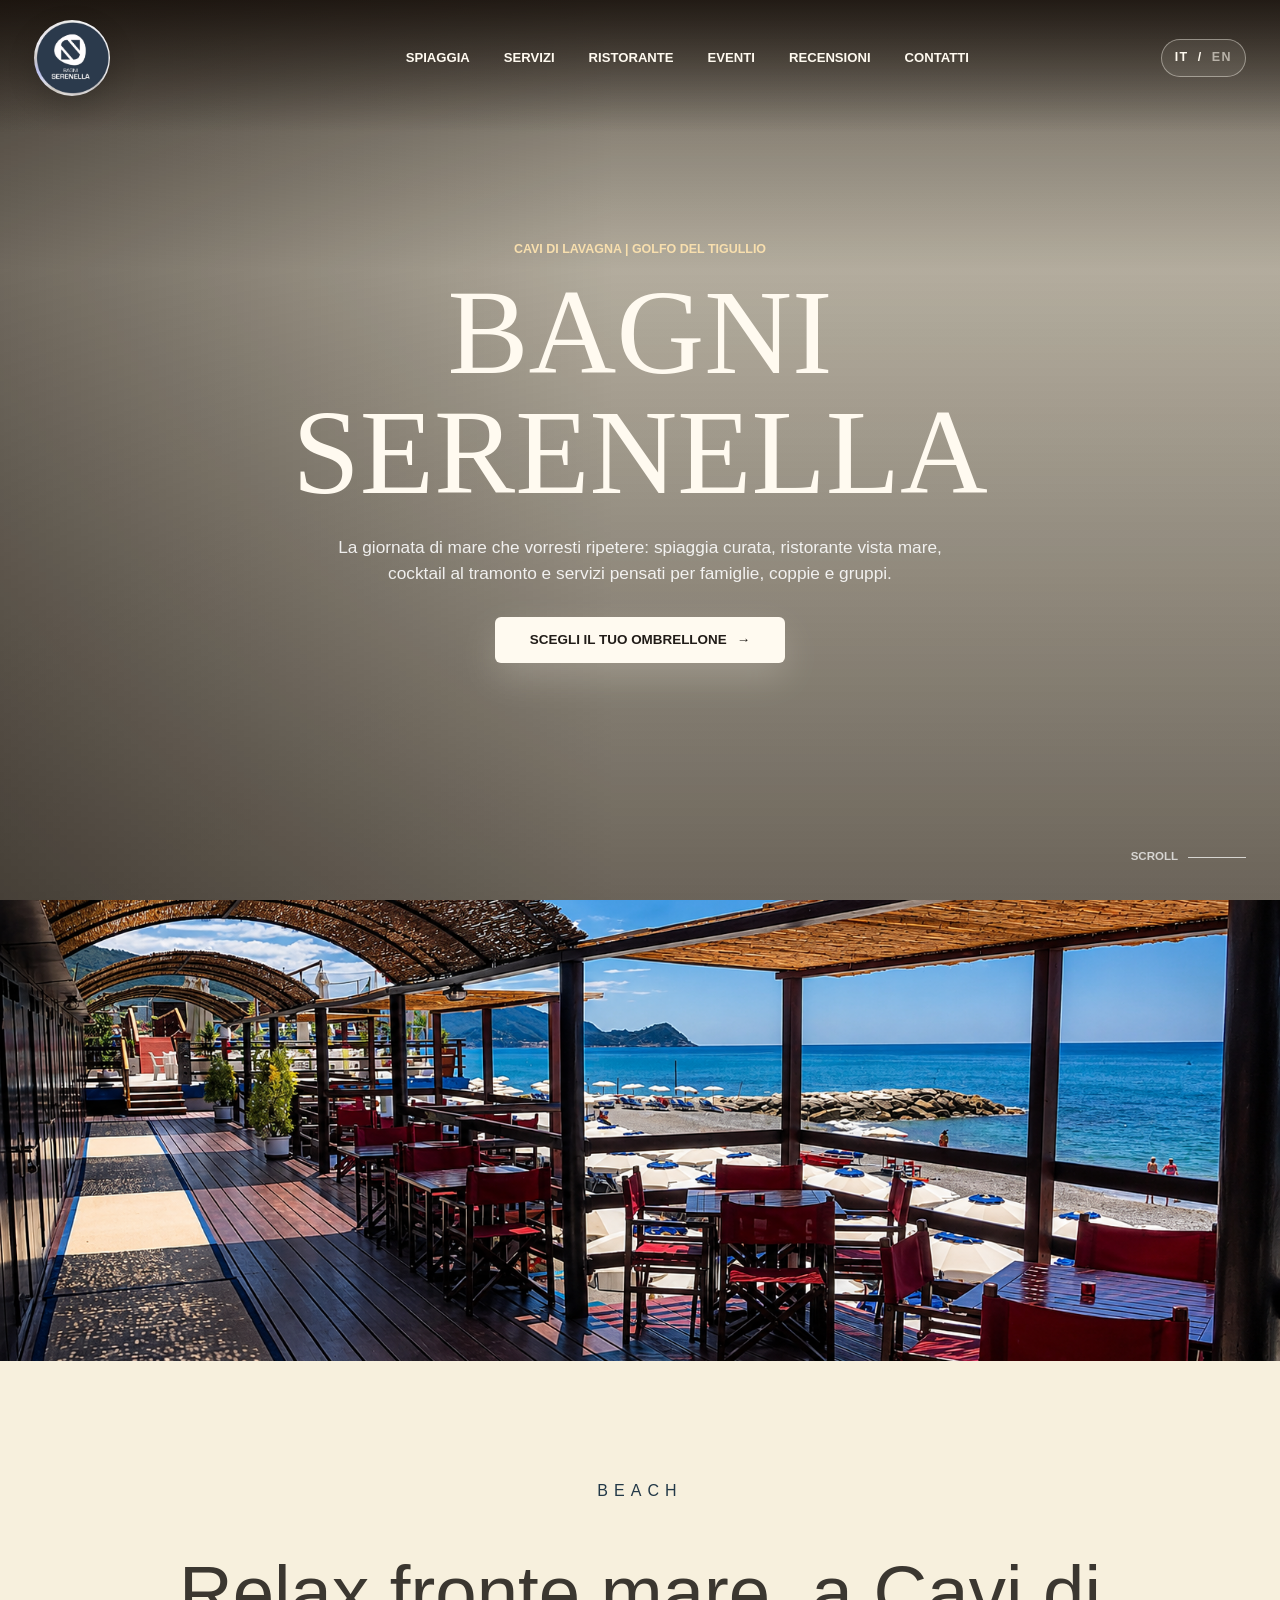
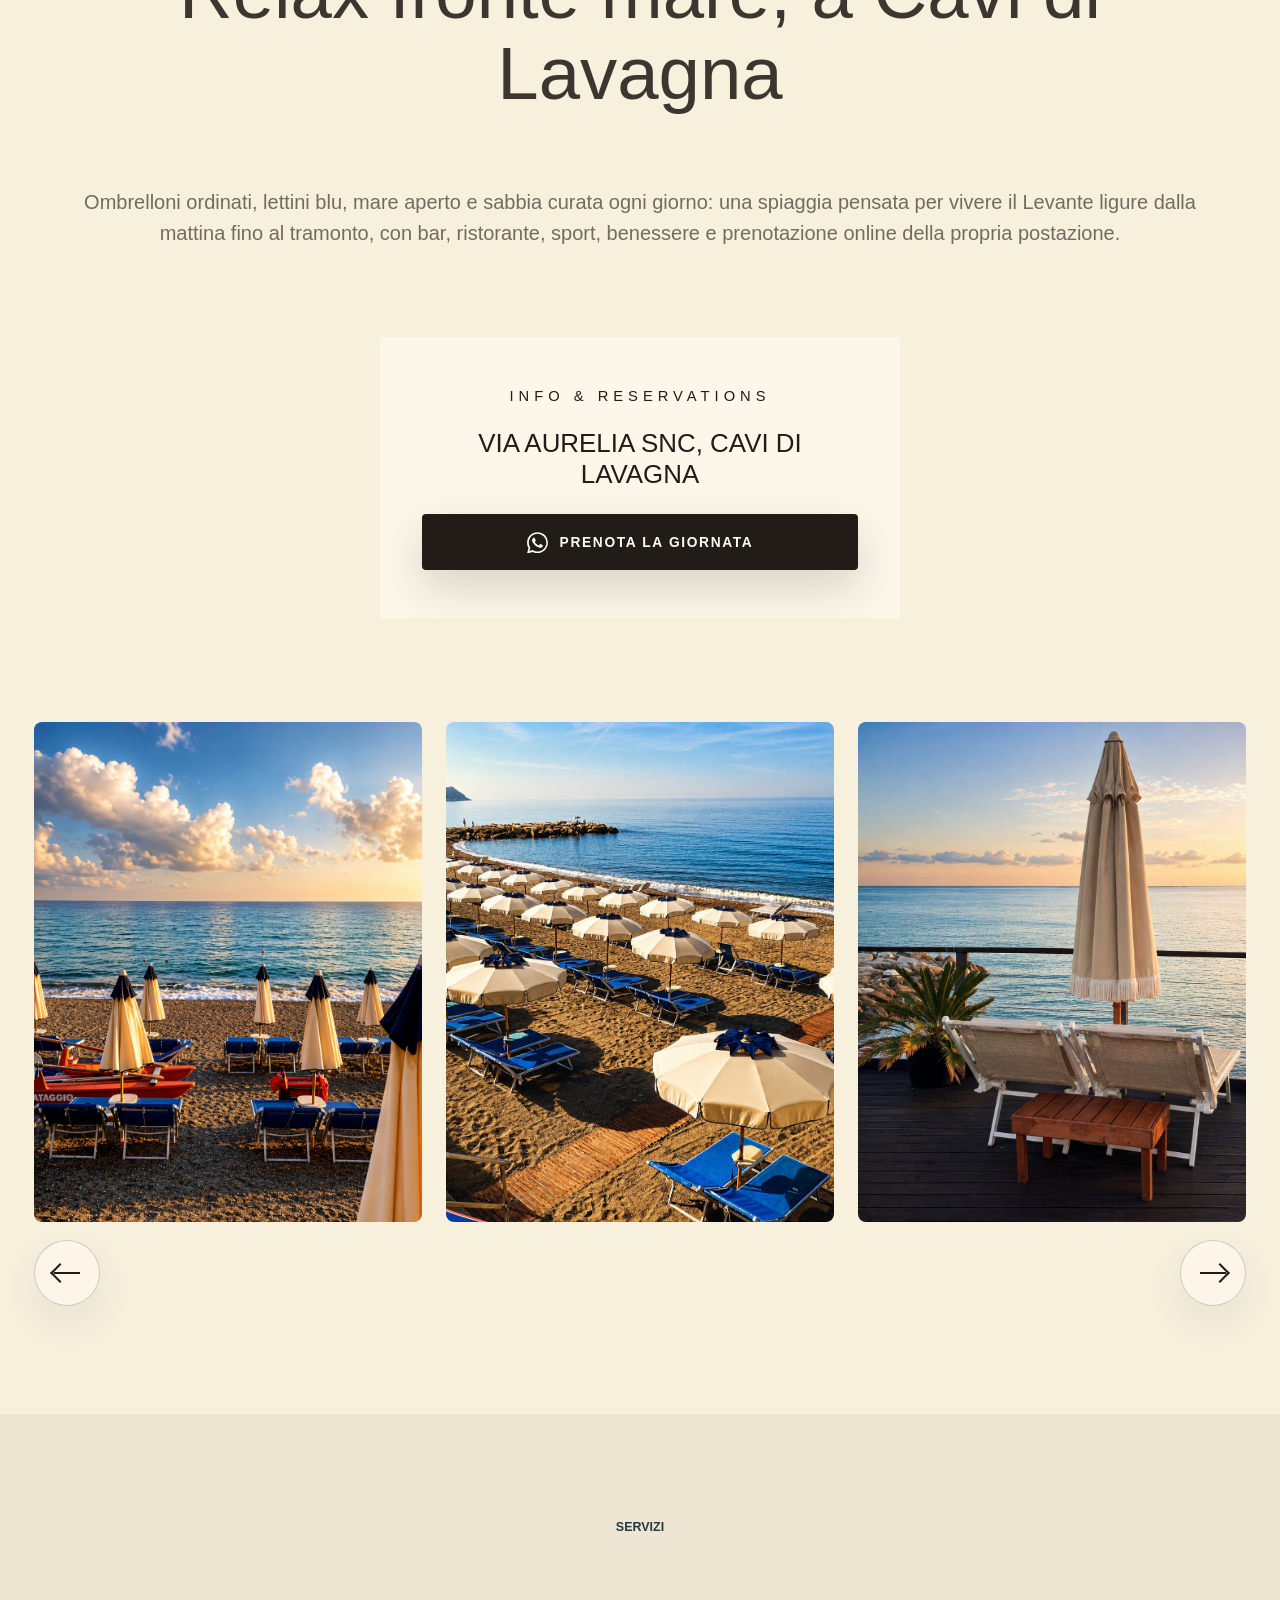
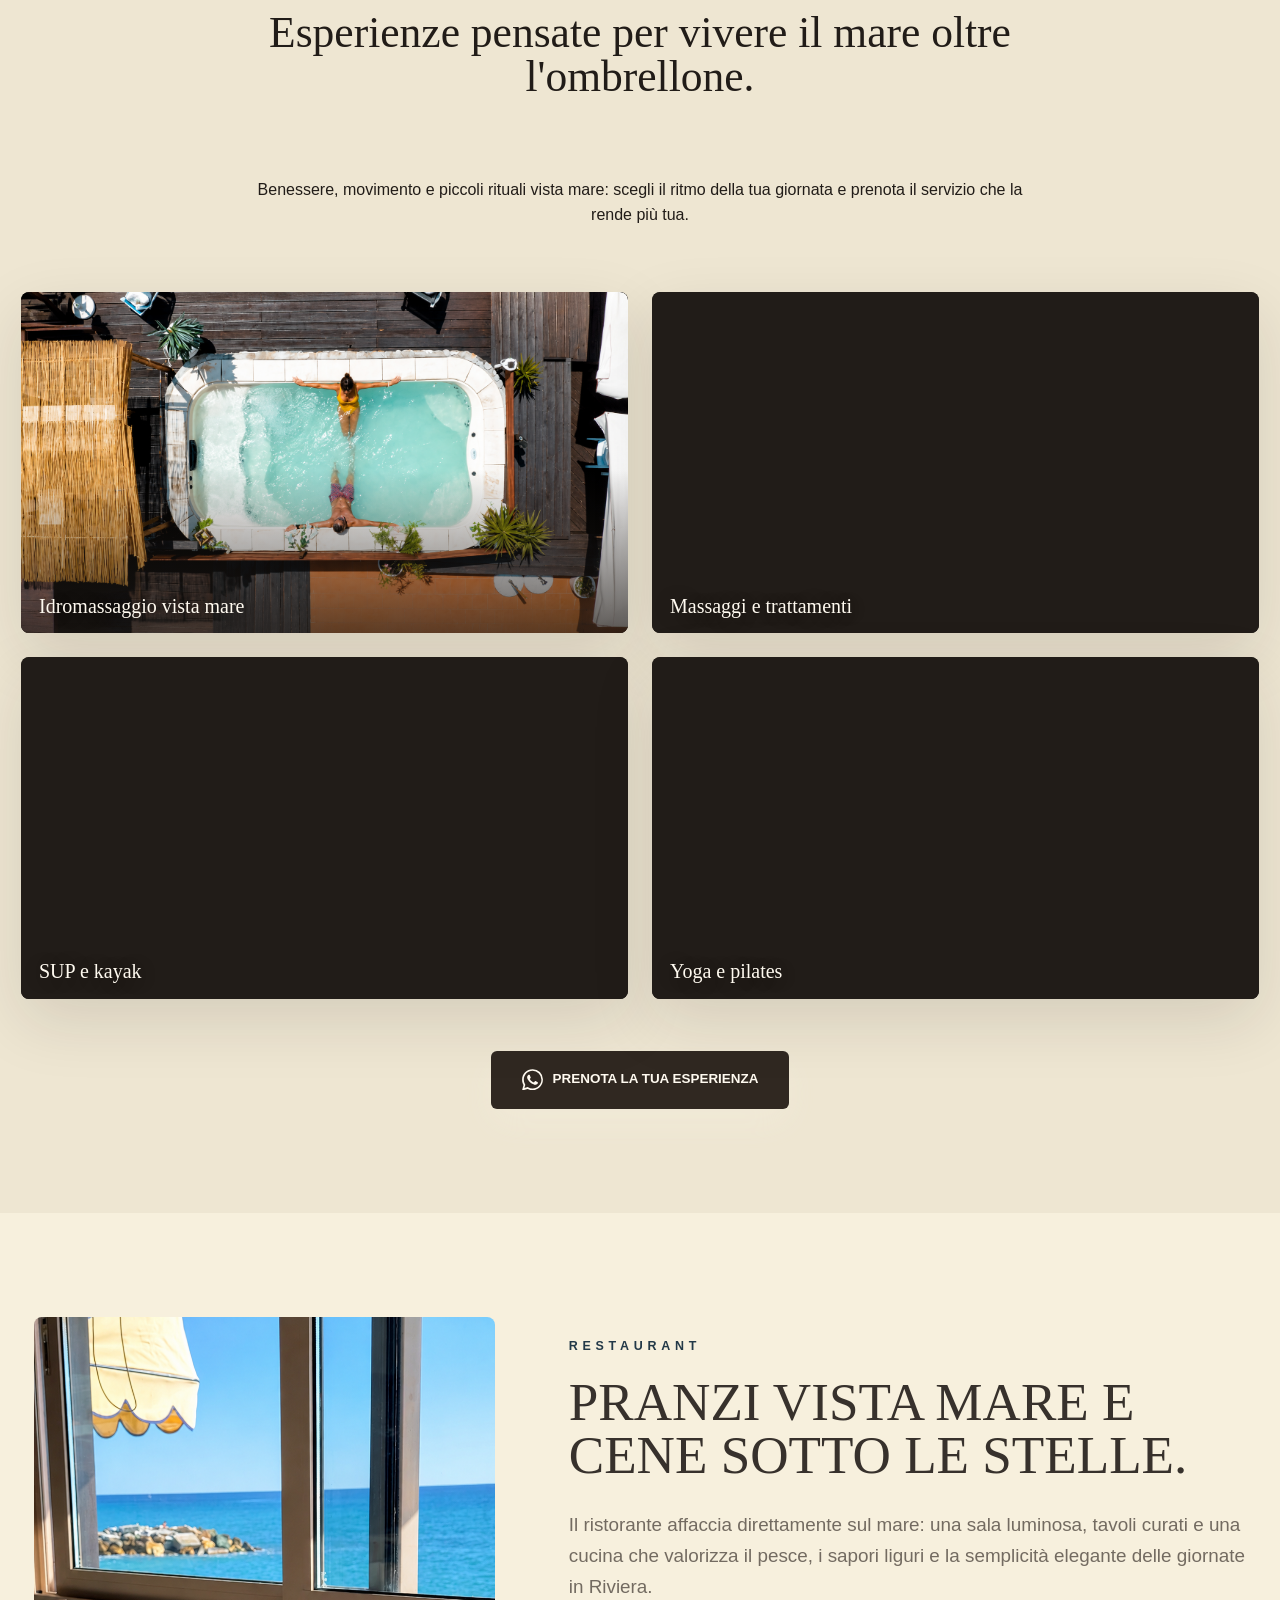
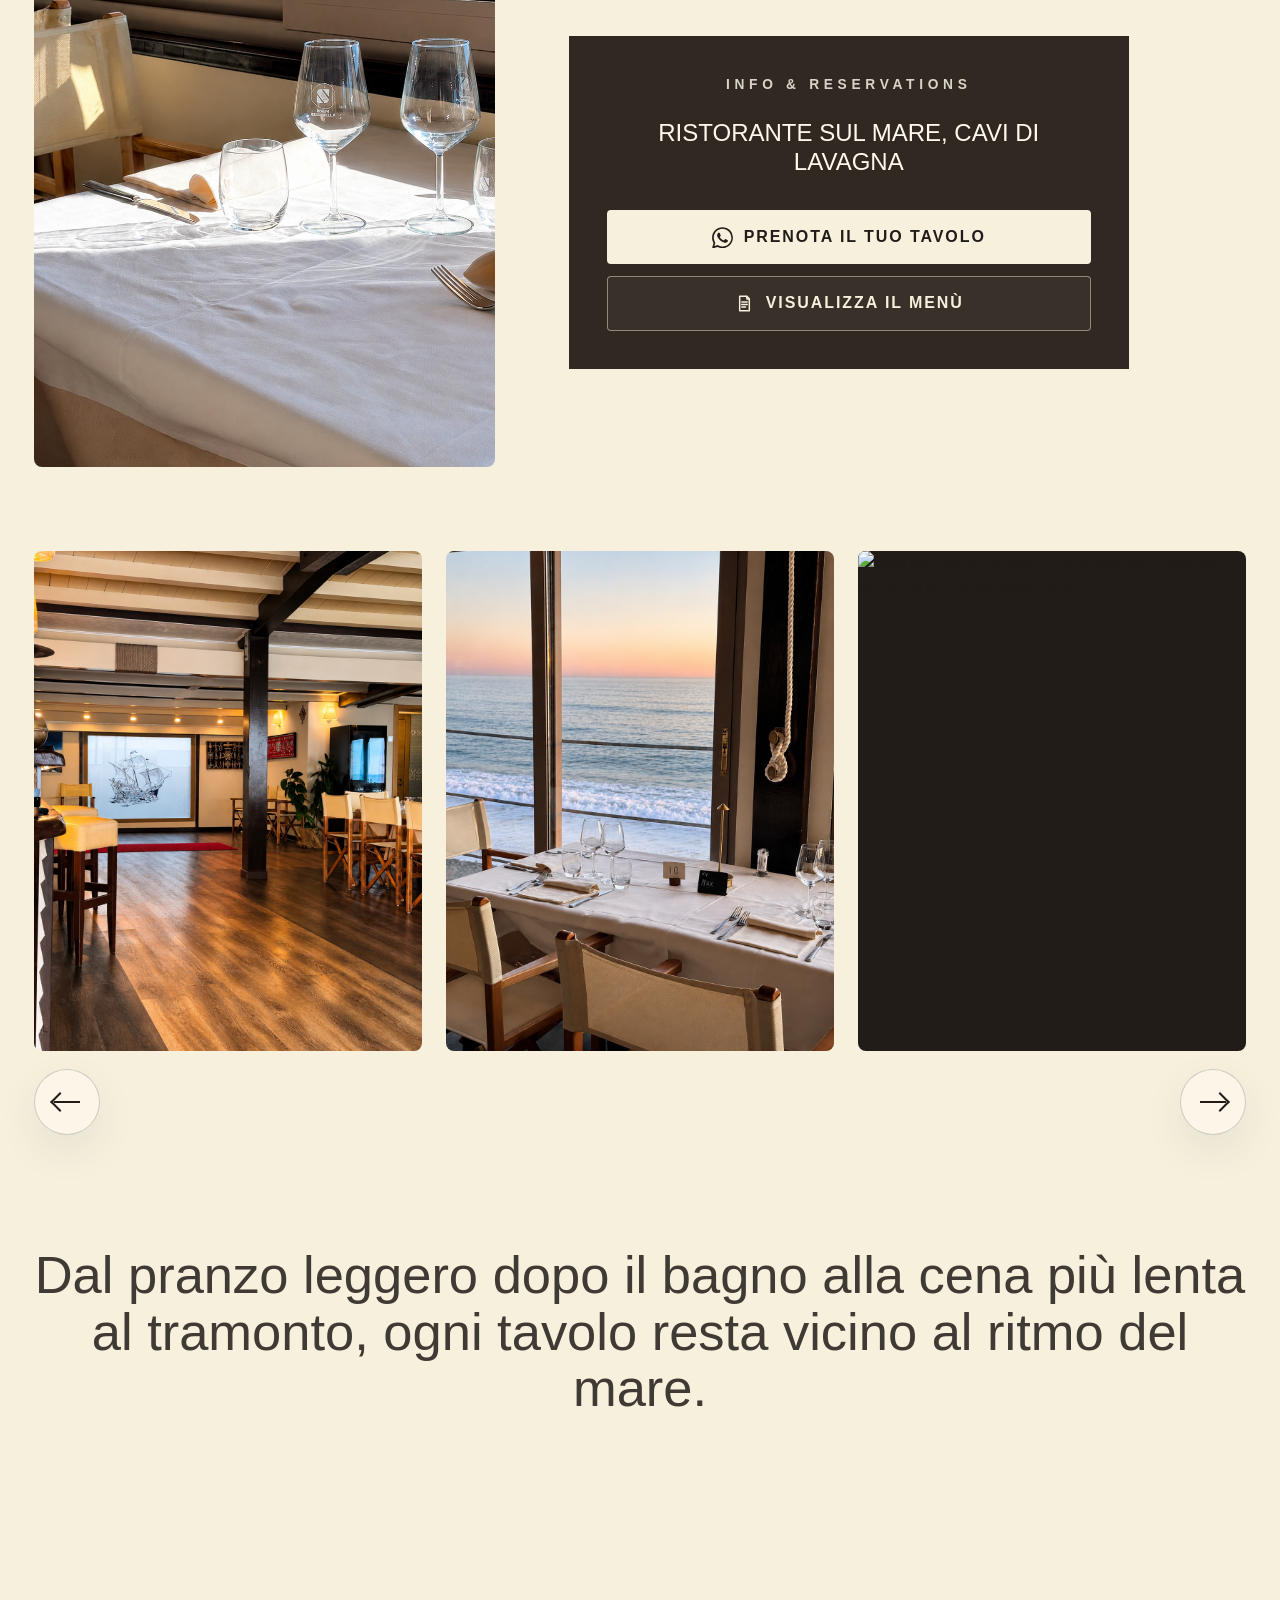
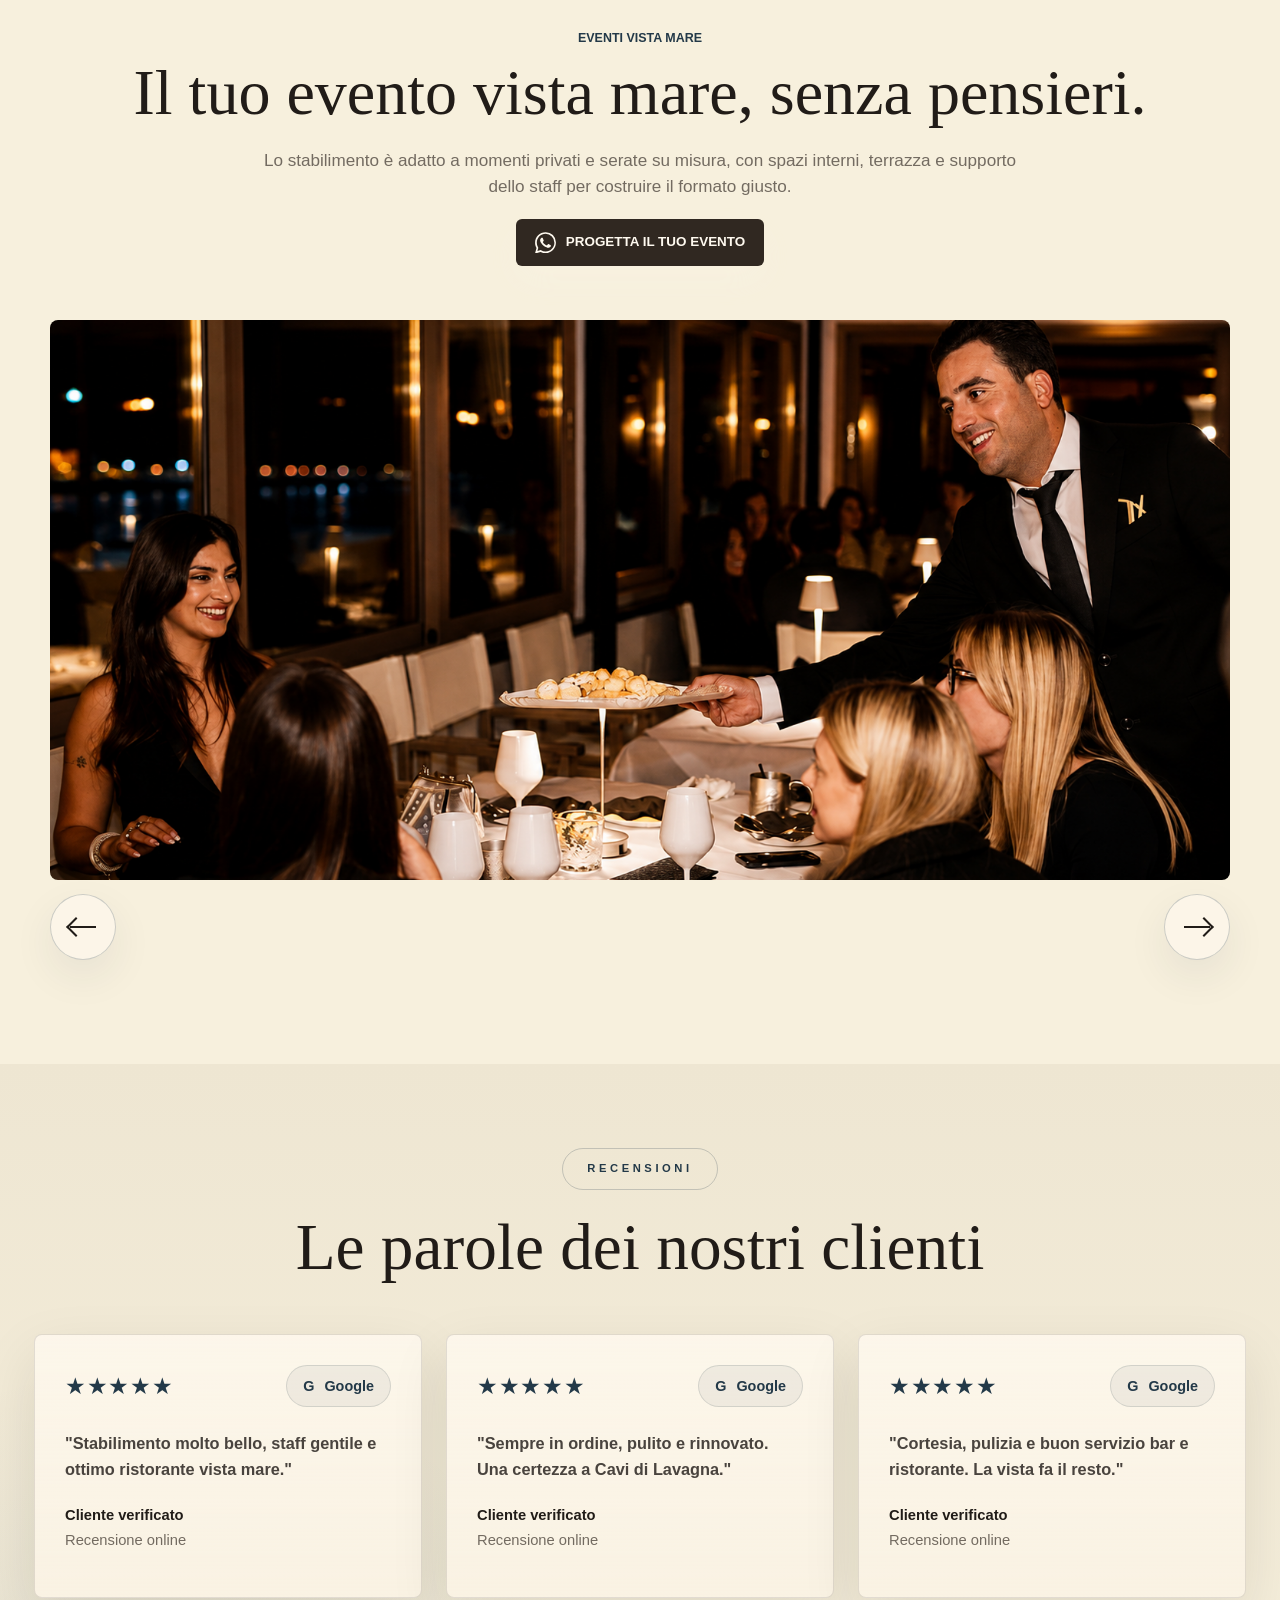
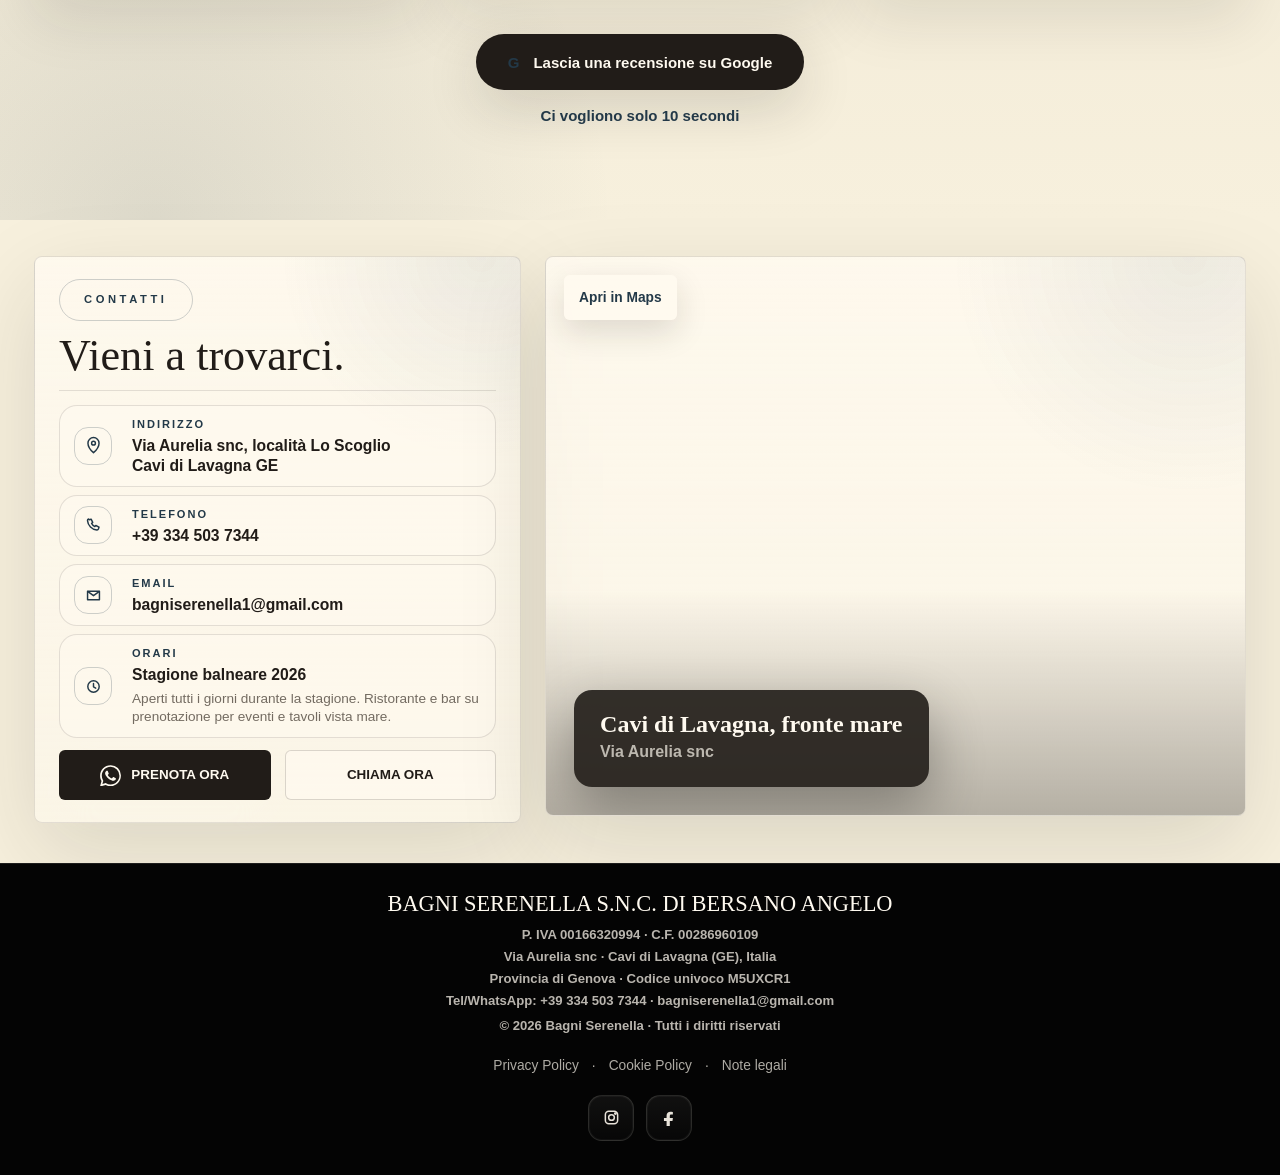
==== commit 2fc705d6: "Add files via upload" ====
--- a/index.html
+++ b/index.html
@@ -14,11 +14,11 @@
       content="La spiaggia nel Golfo del Tigullio per giornate di mare, cucina ligure, tramonti ed eventi vista mare."
     />
     <meta property="og:type" content="website" />
-    <meta property="og:image" content="assets/cover-desktop-opt.jpg" />
-    <link rel="preload" as="image" href="assets/cover-mobile-opt.jpg" media="(max-width: 759px)" fetchpriority="high" />
-    <link rel="preload" as="image" href="assets/cover-desktop-opt.jpg" media="(min-width: 760px)" fetchpriority="high" />
-    <link rel="stylesheet" href="site.css?v=20260611-mobile-fix2" />
-    <script defer src="site.js?v=20260611-mobile-fix2"></script>
+    <meta property="og:image" content="assets/cover-desktop.png" />
+    <link rel="preload" as="image" href="assets/cover-mobile.png" media="(max-width: 759px)" fetchpriority="high" />
+    <link rel="preload" as="image" href="assets/cover-desktop.png" media="(min-width: 760px)" fetchpriority="high" />
+    <link rel="stylesheet" href="site.css?v=20260611-mobile-final" />
+    <script defer src="site.js?v=20260611-mobile-final"></script>
     <script type="application/ld+json">
       {
         "@context": "https://schema.org",
@@ -81,8 +81,8 @@
     <main id="main">
       <section class="hero" id="top" aria-label="Bagni Serenella">
         <picture class="hero-media">
-          <source srcset="assets/cover-desktop-opt.jpg" media="(min-width: 760px)" />
-          <img loading="eager" decoding="async" fetchpriority="high" src="assets/cover-mobile-opt.jpg" alt="Tramonto sui Bagni Serenella a Cavi di Lavagna" />
+          <source srcset="assets/cover-desktop.png" media="(min-width: 760px)" />
+          <img loading="eager" decoding="async" fetchpriority="high" src="assets/cover-mobile.png" alt="Tramonto sui Bagni Serenella a Cavi di Lavagna" />
         </picture>
         <div class="hero-overlay"></div>
 
@@ -113,9 +113,9 @@
         <figure class="beach-opening">
           <picture>
 
-            <source media="(max-width: 720px)" srcset="assets/beach-section-hero-new-mobile.jpg" />
-
-            <img loading="lazy" decoding="async" src="assets/beach-section-hero-new-opt.jpg" alt="Terrazza dei Bagni Serenella affacciata sul mare" />
+            <source media="(max-width: 720px)" srcset="assets/beach-section-hero-new.png" />
+
+            <img loading="lazy" decoding="async" src="assets/beach-section-hero-new.png" alt="Terrazza dei Bagni Serenella affacciata sul mare" />
 
           </picture>
         </figure>
@@ -154,81 +154,81 @@
               <figure class="beach-card" data-carousel-card>
                 <picture>
 
-                  <source media="(max-width: 720px)" srcset="assets/beach-twiga-01-mobile.jpg" />
-
-                  <img loading="lazy" decoding="async" src="assets/beach-twiga-01-opt.jpg" alt="Lettini e ombrelloni affacciati sul mare al tramonto" />
+                  <source media="(max-width: 720px)" srcset="assets/beach-twiga-01.png" />
+
+                  <img loading="lazy" decoding="async" src="assets/beach-twiga-01.png" alt="Lettini e ombrelloni affacciati sul mare al tramonto" />
 
                 </picture>
               </figure>
               <figure class="beach-card" data-carousel-card>
                 <picture>
 
-                  <source media="(max-width: 720px)" srcset="assets/beach-twiga-02-mobile.jpg" />
-
-                  <img loading="lazy" decoding="async" src="assets/beach-twiga-02-opt.jpg" alt="Ombrelloni ordinati sulla spiaggia dei Bagni Serenella" />
+                  <source media="(max-width: 720px)" srcset="assets/beach-twiga-02.png" />
+
+                  <img loading="lazy" decoding="async" src="assets/beach-twiga-02.png" alt="Ombrelloni ordinati sulla spiaggia dei Bagni Serenella" />
 
                 </picture>
               </figure>
               <figure class="beach-card" data-carousel-card>
                 <picture>
 
-                  <source media="(max-width: 720px)" srcset="assets/beach-carousel-terrace-sunset-mobile.jpg" />
-
-                  <img loading="lazy" decoding="async" src="assets/beach-carousel-terrace-sunset-opt.jpg" alt="Lettini e ombrellone sulla terrazza fronte mare al tramonto" />
+                  <source media="(max-width: 720px)" srcset="assets/beach-carousel-terrace-sunset.png" />
+
+                  <img loading="lazy" decoding="async" src="assets/beach-carousel-terrace-sunset.png" alt="Lettini e ombrellone sulla terrazza fronte mare al tramonto" />
 
                 </picture>
               </figure>
               <figure class="beach-card" data-carousel-card>
                 <picture>
 
-                  <source media="(max-width: 720px)" srcset="assets/beach-carousel-pergola-flowers-mobile.jpg" />
-
-                  <img loading="lazy" decoding="async" src="assets/beach-carousel-pergola-flowers-opt.jpg" alt="Pergolato fiorito e sedute vista mare ai Bagni Serenella" />
+                  <source media="(max-width: 720px)" srcset="assets/beach-carousel-pergola-flowers.png" />
+
+                  <img loading="lazy" decoding="async" src="assets/beach-carousel-pergola-flowers.png" alt="Pergolato fiorito e sedute vista mare ai Bagni Serenella" />
 
                 </picture>
               </figure>
               <figure class="beach-card" data-carousel-card>
                 <picture>
 
-                  <source media="(max-width: 720px)" srcset="assets/beach-twiga-04-mobile.jpg" />
-
-                  <img loading="lazy" decoding="async" src="assets/beach-twiga-04-opt.jpg" alt="Tavolo sulla terrazza sopra la spiaggia" />
+                  <source media="(max-width: 720px)" srcset="assets/beach-twiga-04.png" />
+
+                  <img loading="lazy" decoding="async" src="assets/beach-twiga-04.png" alt="Tavolo sulla terrazza sopra la spiaggia" />
 
                 </picture>
               </figure>
               <figure class="beach-card" data-carousel-card>
                 <picture>
 
-                  <source media="(max-width: 720px)" srcset="assets/beach-carousel-umbrellas-deck-mobile.jpg" />
-
-                  <img loading="lazy" decoding="async" src="assets/beach-carousel-umbrellas-deck-opt.jpg" alt="Ombrelloni e lettini sulla terrazza dei Bagni Serenella vista mare" />
+                  <source media="(max-width: 720px)" srcset="assets/beach-carousel-umbrellas-deck.png" />
+
+                  <img loading="lazy" decoding="async" src="assets/beach-carousel-umbrellas-deck.png" alt="Ombrelloni e lettini sulla terrazza dei Bagni Serenella vista mare" />
 
                 </picture>
               </figure>
               <figure class="beach-card" data-carousel-card>
                 <picture>
 
-                  <source media="(max-width: 720px)" srcset="assets/beach-twiga-03-mobile.jpg" />
-
-                  <img loading="lazy" decoding="async" src="assets/beach-twiga-03-opt.jpg" alt="Idromassaggio e area benessere vista mare" />
+                  <source media="(max-width: 720px)" srcset="assets/beach-twiga-03.png" />
+
+                  <img loading="lazy" decoding="async" src="assets/beach-twiga-03.png" alt="Idromassaggio e area benessere vista mare" />
 
                 </picture>
               </figure>
               <figure class="beach-card" data-carousel-card>
                 <picture>
 
-                  <source media="(max-width: 720px)" srcset="assets/beach-twiga-05-new-mobile.jpg" />
-
-                  <img loading="lazy" decoding="async" src="assets/beach-twiga-05-new-opt.jpg" alt="Spiaggia dei Bagni Serenella al tramonto con lettini e ombrelloni" />
+                  <source media="(max-width: 720px)" srcset="assets/beach-twiga-05-new.png" />
+
+                  <img loading="lazy" decoding="async" src="assets/beach-twiga-05-new.png" alt="Spiaggia dei Bagni Serenella al tramonto con lettini e ombrelloni" />
 
                 </picture>
               </figure>
               <figure class="beach-card" data-carousel-card>
                 <picture>
 
-                  <source media="(max-width: 720px)" srcset="assets/beach-twiga-06-mobile.jpg" />
-
-                  <img loading="lazy" decoding="async" src="assets/beach-twiga-06-opt.jpg" alt="Acqua limpida e scogli davanti a Cavi di Lavagna" />
+                  <source media="(max-width: 720px)" srcset="assets/beach-twiga-06.png" />
+
+                  <img loading="lazy" decoding="async" src="assets/beach-twiga-06.png" alt="Acqua limpida e scogli davanti a Cavi di Lavagna" />
 
                 </picture>
               </figure>
@@ -257,9 +257,9 @@
             <figure>
               <picture>
 
-                <source media="(max-width: 720px)" srcset="assets/service-idromassaggio-mobile.jpg" />
-
-                <img loading="lazy" decoding="async" src="assets/service-idromassaggio-opt.jpg" alt="Idromassaggio panoramico ai Bagni Serenella" />
+                <source media="(max-width: 720px)" srcset="assets/service-idromassaggio.png" />
+
+                <img loading="lazy" decoding="async" src="assets/service-idromassaggio.png" alt="Idromassaggio panoramico ai Bagni Serenella" />
 
               </picture>
             </figure>
@@ -269,9 +269,9 @@
             <figure>
               <picture>
 
-                <source media="(max-width: 720px)" srcset="assets/service-massaggi-mobile.jpg" />
-
-                <img loading="lazy" decoding="async" src="assets/service-massaggi-opt.jpg" alt="Massaggio rilassante nell'area benessere dei Bagni Serenella" />
+                <source media="(max-width: 720px)" srcset="assets/service-massaggi.png" />
+
+                <img loading="lazy" decoding="async" src="assets/service-massaggi.png" alt="Massaggio rilassante nell'area benessere dei Bagni Serenella" />
 
               </picture>
             </figure>
@@ -281,9 +281,9 @@
             <figure>
               <picture>
 
-                <source media="(max-width: 720px)" srcset="assets/service-sup-mobile.jpg" />
-
-                <img loading="lazy" decoding="async" src="assets/service-sup-opt.jpg" alt="SUP davanti alla costa ligure" />
+                <source media="(max-width: 720px)" srcset="assets/service-sup.png" />
+
+                <img loading="lazy" decoding="async" src="assets/service-sup.png" alt="SUP davanti alla costa ligure" />
 
               </picture>
             </figure>
@@ -293,9 +293,9 @@
             <figure>
               <picture>
 
-                <source media="(max-width: 720px)" srcset="assets/service-yoga-mobile.jpg" />
-
-                <img loading="lazy" decoding="async" src="assets/service-yoga-opt.jpg" alt="Lezione di yoga sulla spiaggia al tramonto" />
+                <source media="(max-width: 720px)" srcset="assets/service-yoga.png" />
+
+                <img loading="lazy" decoding="async" src="assets/service-yoga.png" alt="Lezione di yoga sulla spiaggia al tramonto" />
 
               </picture>
             </figure>
@@ -318,9 +318,9 @@
           <figure class="restaurant-feature-media">
             <picture>
 
-              <source media="(max-width: 720px)" srcset="assets/restaurant-new-01-mobile.jpg" />
-
-              <img loading="lazy" decoding="async" src="assets/restaurant-new-01-opt.jpg" alt="Tavolo apparecchiato con vista mare al ristorante Bagni Serenella" />
+              <source media="(max-width: 720px)" srcset="assets/restaurant-new-01.png" />
+
+              <img loading="lazy" decoding="async" src="assets/restaurant-new-01.png" alt="Tavolo apparecchiato con vista mare al ristorante Bagni Serenella" />
 
             </picture>
           </figure>
@@ -366,72 +366,72 @@
               <figure class="restaurant-card" data-carousel-card>
                 <picture>
 
-                  <source media="(max-width: 720px)" srcset="assets/restaurant-carousel-jun8-01-mobile.jpg" />
-
-                  <img loading="lazy" decoding="async" src="assets/restaurant-carousel-jun8-01-opt.jpg" alt="Interno del ristorante Bagni Serenella con pavimento in legno e dettagli nautici" />
+                  <source media="(max-width: 720px)" srcset="assets/restaurant-carousel-jun8-01.png" />
+
+                  <img loading="lazy" decoding="async" src="assets/restaurant-carousel-jun8-01.png" alt="Interno del ristorante Bagni Serenella con pavimento in legno e dettagli nautici" />
 
                 </picture>
               </figure>
               <figure class="restaurant-card" data-carousel-card>
                 <picture>
 
-                  <source media="(max-width: 720px)" srcset="assets/restaurant-carousel-jun8-03-mobile.jpg" />
-
-                  <img loading="lazy" decoding="async" src="assets/restaurant-carousel-jun8-03-opt.jpg" alt="Tavolo al tramonto con vista mare dal ristorante Bagni Serenella" />
+                  <source media="(max-width: 720px)" srcset="assets/restaurant-carousel-jun8-03.png" />
+
+                  <img loading="lazy" decoding="async" src="assets/restaurant-carousel-jun8-03.png" alt="Tavolo al tramonto con vista mare dal ristorante Bagni Serenella" />
 
                 </picture>
               </figure>
               <figure class="restaurant-card" data-carousel-card>
                 <picture>
 
-                  <source media="(max-width: 720px)" srcset="assets/restaurant-carousel-jun8-04-mobile.jpg" />
-
-                  <img loading="lazy" decoding="async" src="assets/restaurant-carousel-jun8-04-opt.jpg" alt="Sala del ristorante Bagni Serenella illuminata dal tramonto con tavoli vista mare" />
+                  <source media="(max-width: 720px)" srcset="assets/restaurant-carousel-jun8-04.png" />
+
+                  <img loading="lazy" decoding="async" src="assets/restaurant-carousel-jun8-04.png" alt="Sala del ristorante Bagni Serenella illuminata dal tramonto con tavoli vista mare" />
 
                 </picture>
               </figure>
               <figure class="restaurant-card" data-carousel-card>
                 <picture>
 
-                  <source media="(max-width: 720px)" srcset="assets/restaurant-carousel-01-new-mobile.jpg" />
-
-                  <img loading="lazy" decoding="async" src="assets/restaurant-carousel-01-new-opt.jpg" alt="Sala ristorante Bagni Serenella con tavoli vista mare" />
+                  <source media="(max-width: 720px)" srcset="assets/restaurant-carousel-01-new.png" />
+
+                  <img loading="lazy" decoding="async" src="assets/restaurant-carousel-01-new.png" alt="Sala ristorante Bagni Serenella con tavoli vista mare" />
 
                 </picture>
               </figure>
               <figure class="restaurant-card" data-carousel-card>
                 <picture>
 
-                  <source media="(max-width: 720px)" srcset="assets/restaurant-carousel-jun8-02-mobile.jpg" />
-
-                  <img loading="lazy" decoding="async" src="assets/restaurant-carousel-jun8-02-opt.jpg" alt="Tavolo apparecchiato vicino alle finestre con vista mare" />
+                  <source media="(max-width: 720px)" srcset="assets/restaurant-carousel-jun8-02.png" />
+
+                  <img loading="lazy" decoding="async" src="assets/restaurant-carousel-jun8-02.png" alt="Tavolo apparecchiato vicino alle finestre con vista mare" />
 
                 </picture>
               </figure>
               <figure class="restaurant-card" data-carousel-card>
                 <picture>
 
-                  <source media="(max-width: 720px)" srcset="assets/restaurant-new-05-mobile.jpg" />
-
-                  <img loading="lazy" decoding="async" src="assets/restaurant-new-05-opt.jpg" alt="Ingresso e vetrate del ristorante affacciate sul mare" />
+                  <source media="(max-width: 720px)" srcset="assets/restaurant-new-05.png" />
+
+                  <img loading="lazy" decoding="async" src="assets/restaurant-new-05.png" alt="Ingresso e vetrate del ristorante affacciate sul mare" />
 
                 </picture>
               </figure>
               <figure class="restaurant-card" data-carousel-card>
                 <picture>
 
-                  <source media="(max-width: 720px)" srcset="assets/restaurant-food-jun10-01-mobile.jpg" />
-
-                  <img loading="lazy" decoding="async" src="assets/restaurant-food-jun10-01-opt.jpg" alt="Spaghetti alle vongole serviti su tavolo bianco vista mare" />
+                  <source media="(max-width: 720px)" srcset="assets/restaurant-food-jun10-01.png" />
+
+                  <img loading="lazy" decoding="async" src="assets/restaurant-food-jun10-01.png" alt="Spaghetti alle vongole serviti su tavolo bianco vista mare" />
 
                 </picture>
               </figure>
               <figure class="restaurant-card" data-carousel-card>
                 <picture>
 
-                  <source media="(max-width: 720px)" srcset="assets/restaurant-food-jun10-02-mobile.jpg" />
-
-                  <img loading="lazy" decoding="async" src="assets/restaurant-food-jun10-02-opt.jpg" alt="Pasta al pomodoro e pesce servita su piatto azzurro" />
+                  <source media="(max-width: 720px)" srcset="assets/restaurant-food-jun10-02.png" />
+
+                  <img loading="lazy" decoding="async" src="assets/restaurant-food-jun10-02.png" alt="Pasta al pomodoro e pesce servita su piatto azzurro" />
 
                 </picture>
               </figure>
@@ -478,54 +478,54 @@
               <figure class="event-card" data-carousel-card>
                 <picture>
 
-                  <source media="(max-width: 720px)" srcset="assets/event-carousel-jun8-01-mobile.jpg" />
-
-                  <img loading="lazy" decoding="async" src="assets/event-carousel-jun8-01-opt.jpg" alt="Servizio elegante durante un evento serale vista mare" />
+                  <source media="(max-width: 720px)" srcset="assets/event-carousel-jun8-01.png" />
+
+                  <img loading="lazy" decoding="async" src="assets/event-carousel-jun8-01.png" alt="Servizio elegante durante un evento serale vista mare" />
 
                 </picture>
               </figure>
               <figure class="event-card" data-carousel-card>
                 <picture>
 
-                  <source media="(max-width: 720px)" srcset="assets/event-carousel-jun8-03-mobile.jpg" />
-
-                  <img loading="lazy" decoding="async" src="assets/event-carousel-jun8-03-opt.jpg" alt="Sala ristorante allestita per una serata privata elegante" />
+                  <source media="(max-width: 720px)" srcset="assets/event-carousel-jun8-03.png" />
+
+                  <img loading="lazy" decoding="async" src="assets/event-carousel-jun8-03.png" alt="Sala ristorante allestita per una serata privata elegante" />
 
                 </picture>
               </figure>
               <figure class="event-card" data-carousel-card>
                 <picture>
 
-                  <source media="(max-width: 720px)" srcset="assets/event-carousel-jun8-04-mobile.jpg" />
-
-                  <img loading="lazy" decoding="async" src="assets/event-carousel-jun8-04-opt.jpg" alt="Tavolata lunga apparecchiata per evento serale" />
+                  <source media="(max-width: 720px)" srcset="assets/event-carousel-jun8-04.png" />
+
+                  <img loading="lazy" decoding="async" src="assets/event-carousel-jun8-04.png" alt="Tavolata lunga apparecchiata per evento serale" />
+
+                </picture>
+              </figure>
+              <figure class="event-card event-desktop-hidden" data-carousel-card>
+                <picture>
+
+                  <source media="(max-width: 720px)" srcset="assets/event-carousel-jun8-05.png" />
+
+                  <img loading="lazy" decoding="async" src="assets/event-carousel-jun8-05.png" alt="Tavoli con fiori e vista mare per evento al tramonto" />
+
+                </picture>
+              </figure>
+              <figure class="event-card event-desktop-hidden" data-carousel-card>
+                <picture>
+
+                  <source media="(max-width: 720px)" srcset="assets/event-carousel-jun8-02.png" />
+
+                  <img loading="lazy" decoding="async" src="assets/event-carousel-jun8-02.png" alt="Mise en place elegante con decorazione rossa e vista mare" />
 
                 </picture>
               </figure>
               <figure class="event-card" data-carousel-card>
                 <picture>
 
-                  <source media="(max-width: 720px)" srcset="assets/event-carousel-jun8-05-mobile.jpg" />
-
-                  <img loading="lazy" decoding="async" src="assets/event-carousel-jun8-05-opt.jpg" alt="Tavoli con fiori e vista mare per evento al tramonto" />
-
-                </picture>
-              </figure>
-              <figure class="event-card" data-carousel-card>
-                <picture>
-
-                  <source media="(max-width: 720px)" srcset="assets/event-carousel-jun8-02-mobile.jpg" />
-
-                  <img loading="lazy" decoding="async" src="assets/event-carousel-jun8-02-opt.jpg" alt="Mise en place elegante con decorazione rossa e vista mare" />
-
-                </picture>
-              </figure>
-              <figure class="event-card" data-carousel-card>
-                <picture>
-
-                  <source media="(max-width: 720px)" srcset="assets/event-new-01-mobile.jpg" />
-
-                  <img loading="lazy" decoding="async" src="assets/event-new-01-opt.jpg" alt="Sala ristorante allestita per eventi serali vista mare" />
+                  <source media="(max-width: 720px)" srcset="assets/event-new-01.png" />
+
+                  <img loading="lazy" decoding="async" src="assets/event-new-01.png" alt="Sala ristorante allestita per eventi serali vista mare" />
 
                 </picture>
               </figure>
@@ -657,24 +657,27 @@
           </div>
 
           <div class="map-frame">
+            <iframe
+              class="map-embed"
+              title="Mappa Bagni Serenella a Cavi di Lavagna"
+              src="https://www.google.com/maps?q=Bagni%20Serenella%20Via%20Aurelia%20snc%20Cavi%20di%20Lavagna&amp;output=embed"
+              loading="lazy"
+              referrerpolicy="no-referrer-when-downgrade"
+            ></iframe>
             <a
-              class="map-visual"
-              href="https://www.google.com/maps/search/?api=1&amp;query=Bagni%20Serenella%20Cavi%20di%20Lavagna%20Via%20Aurelia%20Lo%20Scoglio"
+              class="map-hit"
+              href="https://www.google.com/maps/search/?api=1&amp;query=Bagni%20Serenella%20Via%20Aurelia%20snc%20Cavi%20di%20Lavagna"
               target="_blank"
               rel="noopener"
               aria-label="Apri Bagni Serenella su Google Maps"
+            ></a>
+            <a
+              class="map-open"
+              href="https://www.google.com/maps/search/?api=1&amp;query=Bagni%20Serenella%20Via%20Aurelia%20snc%20Cavi%20di%20Lavagna"
+              target="_blank"
+              rel="noopener"
             >
-              <span class="map-sea"></span>
-              <span class="map-road map-road-1"></span>
-              <span class="map-road map-road-2"></span>
-              <span class="map-road map-road-3"></span>
-              <span class="map-road map-road-4"></span>
-              <span class="map-route"></span>
-              <span class="map-coast"></span>
-              <span class="map-place map-place-town">Cavi di Lavagna</span>
-              <span class="map-place map-place-road">Via Aurelia</span>
-              <span class="map-place map-place-sea">Golfo del Tigullio</span>
-              <span class="map-pin"></span>
+              Apri in Maps
             </a>
             <div class="map-label">
               <strong>Cavi di Lavagna, fronte mare</strong>
--- a/site.css
+++ b/site.css
@@ -58,6 +58,11 @@
   display: block;
 }
 
+main {
+  max-width: 100%;
+  overflow-x: hidden;
+}
+
 a {
   color: inherit;
   text-decoration: none;
@@ -1078,6 +1083,12 @@
   transform: scale(1.035);
 }
 
+@media (min-width: 721px) {
+  .event-desktop-hidden {
+    display: none;
+  }
+}
+
 .reviews-section {
   padding: 84px 34px 92px;
   background:
@@ -1340,6 +1351,36 @@
   overflow: hidden;
 }
 
+.map-embed {
+  position: absolute;
+  inset: 0;
+  display: block;
+  width: 100%;
+  height: 100%;
+  border: 0;
+  filter: saturate(0.9) contrast(0.96);
+}
+
+.map-hit {
+  position: absolute;
+  inset: 0;
+  z-index: 1;
+}
+
+.map-open {
+  position: absolute;
+  top: 18px;
+  left: 18px;
+  z-index: 2;
+  border-radius: 6px;
+  padding: 12px 15px;
+  background: rgba(255, 250, 240, 0.94);
+  color: var(--sea);
+  font-size: 0.86rem;
+  font-weight: 900;
+  box-shadow: 0 12px 32px rgba(33, 28, 24, 0.14);
+}
+
 .map-visual {
   position: absolute;
   inset: 0;
@@ -1484,6 +1525,7 @@
 .map-frame::after {
   position: absolute;
   inset: auto 0 0;
+  z-index: 1;
   height: 40%;
   background: linear-gradient(180deg, rgba(33, 28, 24, 0), rgba(33, 28, 24, 0.32));
   content: "";
@@ -1494,7 +1536,7 @@
   position: absolute;
   left: 28px;
   bottom: 28px;
-  z-index: 1;
+  z-index: 2;
   display: grid;
   gap: 4px;
   max-width: 360px;
@@ -1518,7 +1560,7 @@
 
 .site-footer {
   border-top: 1px solid rgba(255, 250, 240, 0.1);
-  padding: 30px 34px 40px;
+  padding: 28px 34px 34px;
   background: #040404;
   color: rgba(255, 250, 240, 0.88);
   text-align: center;
@@ -1535,8 +1577,8 @@
   margin: 0 0 8px;
   color: var(--white);
   font-family: Didot, "Bodoni 72", Georgia, "Times New Roman", serif;
-  font-size: clamp(1.55rem, 2.4vw, 2.32rem);
-  line-height: 1.05;
+  font-size: clamp(1.24rem, 1.75vw, 1.82rem);
+  line-height: 1.06;
   text-transform: uppercase;
 }
 
@@ -1544,9 +1586,9 @@
 .footer-copy {
   margin: 2px 0;
   color: rgba(255, 250, 240, 0.72);
-  font-size: clamp(0.96rem, 1.28vw, 1.1rem);
-  font-weight: 760;
-  line-height: 1.45;
+  font-size: clamp(0.82rem, 1vw, 0.98rem);
+  font-weight: 660;
+  line-height: 1.38;
 }
 
 .footer-line a {
@@ -1564,7 +1606,7 @@
   gap: 0 13px;
   margin-top: 18px;
   color: rgba(255, 250, 240, 0.68);
-  font-size: clamp(0.98rem, 1.35vw, 1.12rem);
+  font-size: clamp(0.86rem, 1.05vw, 0.98rem);
 }
 
 .footer-legal-links a {
@@ -1587,11 +1629,11 @@
 
 .footer-social a {
   display: grid;
-  width: 54px;
-  height: 54px;
+  width: 46px;
+  height: 46px;
   place-items: center;
   border: 1px solid rgba(255, 250, 240, 0.13);
-  border-radius: 17px;
+  border-radius: 14px;
   background: linear-gradient(180deg, rgba(255, 250, 240, 0.055), rgba(255, 250, 240, 0.015));
   color: rgba(255, 250, 240, 0.9);
   box-shadow: inset 0 0 0 1px rgba(255, 250, 240, 0.035);
@@ -1606,8 +1648,8 @@
 }
 
 .footer-social svg {
-  width: 22px;
-  height: 22px;
+  width: 19px;
+  height: 19px;
   fill: none;
   stroke: currentColor;
   stroke-width: 1.9;
@@ -1846,7 +1888,7 @@
 .booking-dialog {
   position: relative;
   z-index: 1;
-  width: min(720px, calc(100vw - 48px));
+  width: min(700px, calc(100vw - 48px));
   max-width: 100%;
   max-height: min(760px, calc(100svh - 48px));
   overflow: auto;
@@ -1897,10 +1939,12 @@
 .booking-form {
   display: grid;
   gap: 18px;
+  max-width: 100%;
 }
 
 .booking-form label,
 .service-options {
+  min-width: 0;
   display: grid;
   gap: 8px;
   color: rgba(33, 28, 24, 0.72);
@@ -1914,6 +1958,7 @@
 .booking-form select,
 .booking-form textarea {
   width: 100%;
+  max-width: 100%;
   min-width: 0;
   min-height: 52px;
   border: 1px solid rgba(33, 28, 24, 0.18);
@@ -2104,6 +2149,18 @@
 @media (max-width: 720px) {
   body {
     padding-bottom: 72px;
+    width: 100%;
+  }
+
+  main,
+  section,
+  .twiga-beach,
+  .service-band,
+  .restaurant-experience,
+  .reviews-section,
+  .contacts-section {
+    max-width: 100%;
+    overflow-x: clip;
   }
 
   .brand {
@@ -2113,7 +2170,8 @@
   .hero {
     min-height: 100vh;
     min-height: 100svh;
-    padding: 116px 21px 218px;
+    align-items: center;
+    padding: 116px 21px 118px;
   }
 
   .hero-overlay {
@@ -2139,6 +2197,21 @@
     width: 100%;
   }
 
+  .hero-actions {
+    display: none;
+  }
+
+  .hero-content {
+    width: min(100%, 640px);
+    margin: 0 auto;
+  }
+
+  .hero h1 {
+    max-width: min(100%, 11em);
+    margin: 0 auto;
+    text-align: center;
+  }
+
   .hero-scroll {
     display: none;
   }
@@ -2193,8 +2266,12 @@
   }
 
   .beach-carousel,
-  .restaurant-carousel {
+  .restaurant-carousel,
+  .events-gallery,
+  .contacts-shell {
     width: min(100% - 30px, 1180px);
+    margin-right: auto;
+    margin-left: auto;
   }
 
   .beach-track,
@@ -2277,8 +2354,14 @@
   }
 
   .restaurant-feature-copy h2 {
-    font-size: 2.35rem;
+    font-size: clamp(2.05rem, 11vw, 2.35rem);
     line-height: 1.12;
+    overflow-wrap: normal;
+    word-break: normal;
+  }
+
+  .keep-line {
+    white-space: normal;
   }
 
   .restaurant-feature-copy p:not(.eyebrow) {
@@ -2287,8 +2370,20 @@
   }
 
   .restaurant-info-panel {
+    width: 100%;
+    max-width: 100%;
     margin-top: 38px;
     padding: 32px 22px;
+  }
+
+  .restaurant-panel-actions {
+    grid-template-columns: 1fr;
+  }
+
+  .restaurant-panel-actions button,
+  .restaurant-menu-link {
+    width: 100%;
+    min-width: 0;
   }
 
   .restaurant-statement {
@@ -2322,7 +2417,7 @@
   }
 
   .review-card {
-    flex: 0 0 min(430px, calc(100vw - 54px));
+    flex: 0 0 100%;
     scroll-snap-align: center;
     min-height: 0;
     border-radius: var(--radius);
@@ -2372,45 +2467,100 @@
   }
 
   .contacts-section {
-    padding: 62px 15px;
+    padding: 42px 15px 30px;
+  }
+
+  .contacts-shell {
+    gap: 16px;
   }
 
   .contact-card {
-    padding: 22px;
-    border-radius: 22px;
+    padding: 18px;
+    border-radius: 16px;
   }
 
   .contact-card h2 {
-    font-size: 2.8rem;
+    margin: 10px 0 12px;
+    padding-bottom: 12px;
+    font-size: clamp(2.05rem, 11vw, 2.62rem);
   }
 
   .contact-item {
-    grid-template-columns: 48px 1fr;
-    gap: 14px;
-    padding: 16px;
+    grid-template-columns: 36px 1fr;
+    gap: 10px;
+    margin-top: 7px;
+    border-radius: 14px;
+    padding: 10px 12px;
+  }
+
+  .contact-icon {
+    width: 32px;
+    height: 32px;
+    border-radius: 11px;
+  }
+
+  .contact-icon svg {
+    width: 16px;
+    height: 16px;
+  }
+
+  .contact-item span:not(.contact-icon) {
+    font-size: 0.6rem;
+    letter-spacing: 0.14em;
+  }
+
+  .contact-item strong {
+    font-size: 0.86rem;
+    line-height: 1.18;
+  }
+
+  .contact-hours p {
+    font-size: 0.75rem;
+    line-height: 1.28;
   }
 
   .contact-actions {
-    grid-template-columns: 1fr;
+    display: none;
   }
 
   .map-frame,
-  .map-visual {
+  .map-visual,
+  .map-embed {
     min-height: 0;
   }
 
   .map-frame {
-    height: 430px;
+    height: min(78vw, 410px);
+    min-height: 300px;
+    border-radius: 18px;
+  }
+
+  .map-open {
+    top: 12px;
+    left: 12px;
+    padding: 10px 12px;
+    font-size: 0.78rem;
   }
 
   .map-label {
     right: 16px;
     left: 16px;
     bottom: 16px;
+    max-width: none;
+    padding: 16px 18px;
+    border-radius: 18px;
+  }
+
+  .map-label strong {
+    font-size: 1.2rem;
+  }
+
+  .map-label span {
+    font-size: 0.86rem;
   }
 
   .site-footer {
-    padding: 34px 20px 108px;
+    padding: 28px 18px 106px;
   }
 
   .footer-legal-shell {
@@ -2418,24 +2568,27 @@
   }
 
   .footer-company-name {
-    max-width: 12em;
-    font-size: clamp(2rem, 7.8vw, 3.1rem);
+    max-width: 18em;
+    font-size: clamp(1.32rem, 5.8vw, 1.95rem);
+    line-height: 1.08;
   }
 
   .footer-line,
   .footer-copy {
-    font-size: clamp(1.08rem, 4.2vw, 1.38rem);
+    font-size: clamp(0.78rem, 3.55vw, 0.96rem);
+    line-height: 1.34;
   }
 
   .footer-legal-links {
     gap: 2px 10px;
-    font-size: clamp(1.06rem, 4.3vw, 1.32rem);
+    margin-top: 14px;
+    font-size: clamp(0.84rem, 3.7vw, 0.98rem);
   }
 
   .footer-social a {
-    width: 64px;
-    height: 64px;
-    border-radius: 19px;
+    width: 46px;
+    height: 46px;
+    border-radius: 14px;
   }
 
   .legal-topbar {
@@ -2535,16 +2688,35 @@
   }
 
   .booking-modal {
-    padding: 15px;
+    align-items: center;
+    justify-items: center;
+    padding: 18px 14px;
   }
 
   .booking-dialog {
-    width: min(100%, calc(100vw - 30px));
-    padding: 30px 20px;
+    width: min(100%, calc(100vw - 28px));
+    max-height: calc(100svh - 36px);
+    border-radius: 16px;
+    padding: 30px 24px 24px;
+    transform: none;
+  }
+
+  .booking-dialog h2 {
+    max-width: 100%;
+    font-size: clamp(2rem, 11vw, 2.55rem);
+    line-height: 1;
   }
 
   .form-row {
     grid-template-columns: 1fr;
+    gap: 14px;
+  }
+
+  .booking-form input,
+  .booking-form select,
+  .booking-form textarea {
+    width: 100%;
+    max-width: 100%;
   }
 }
 
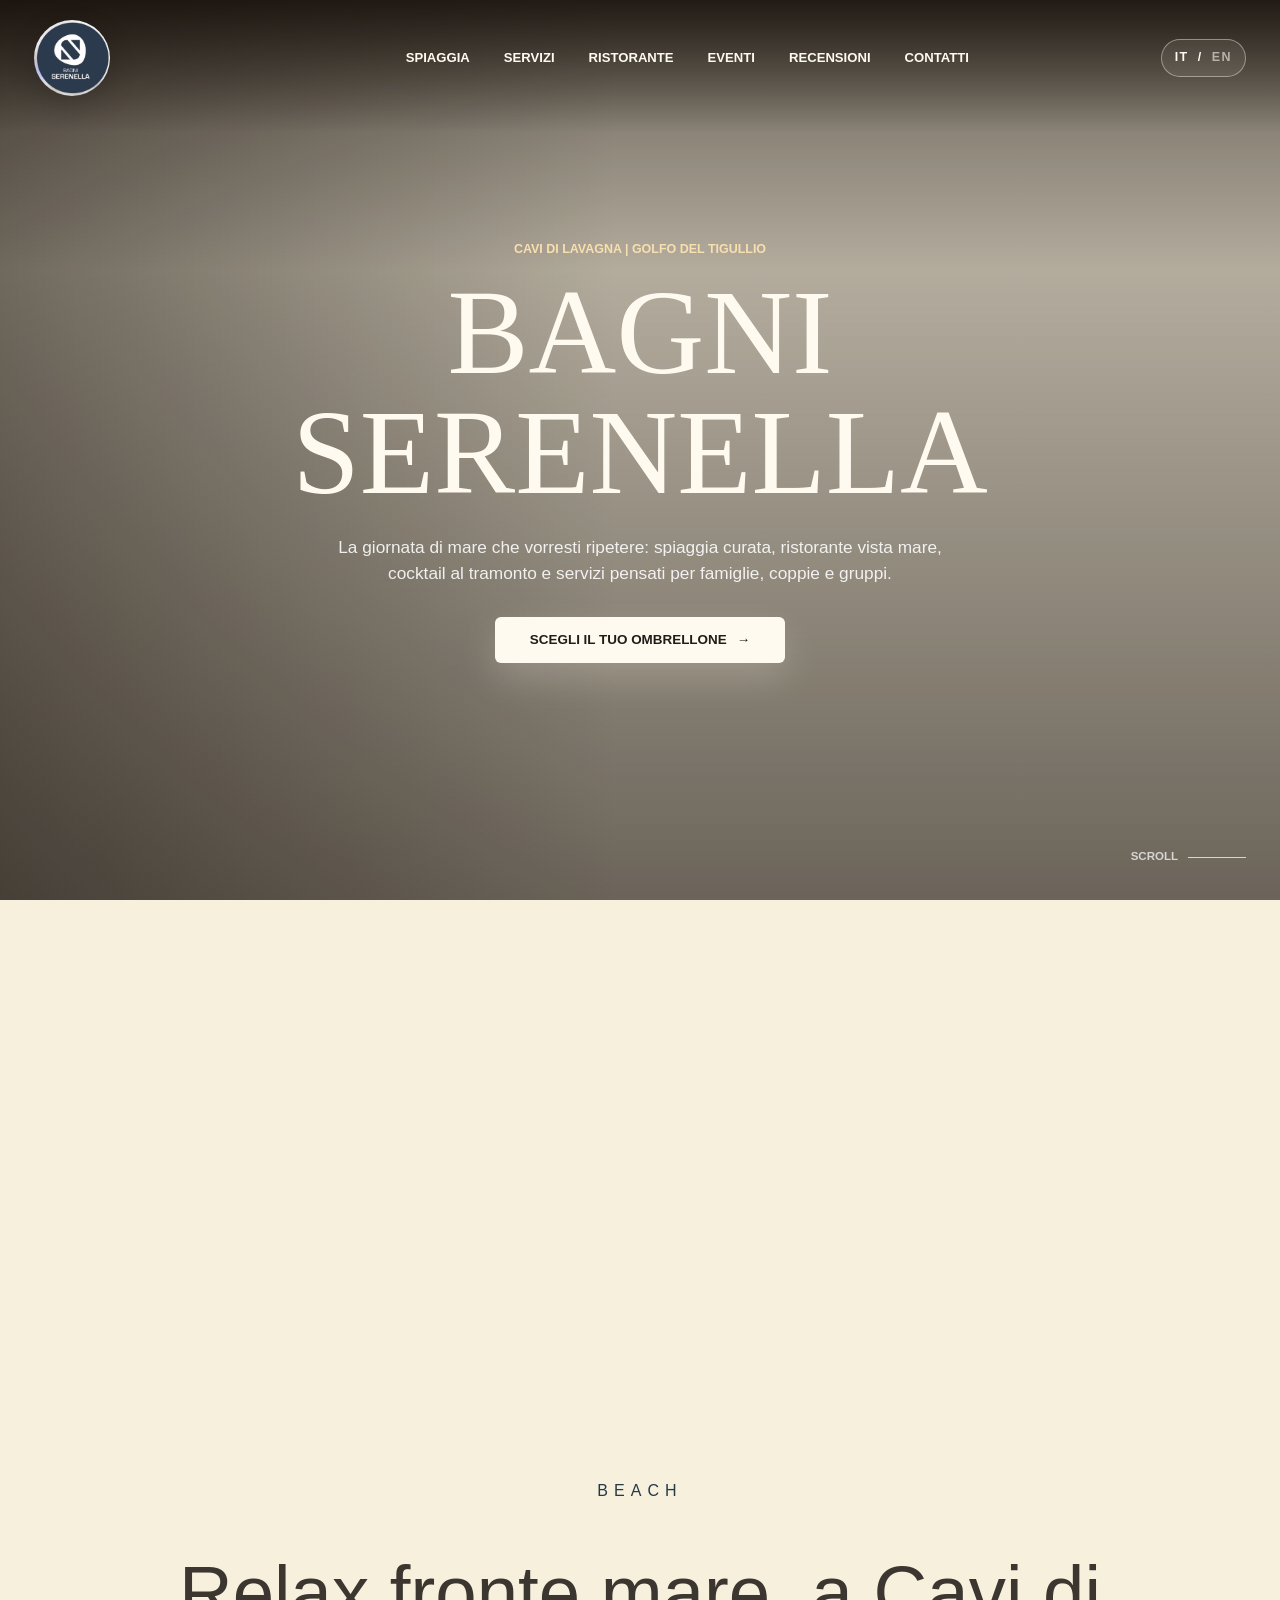
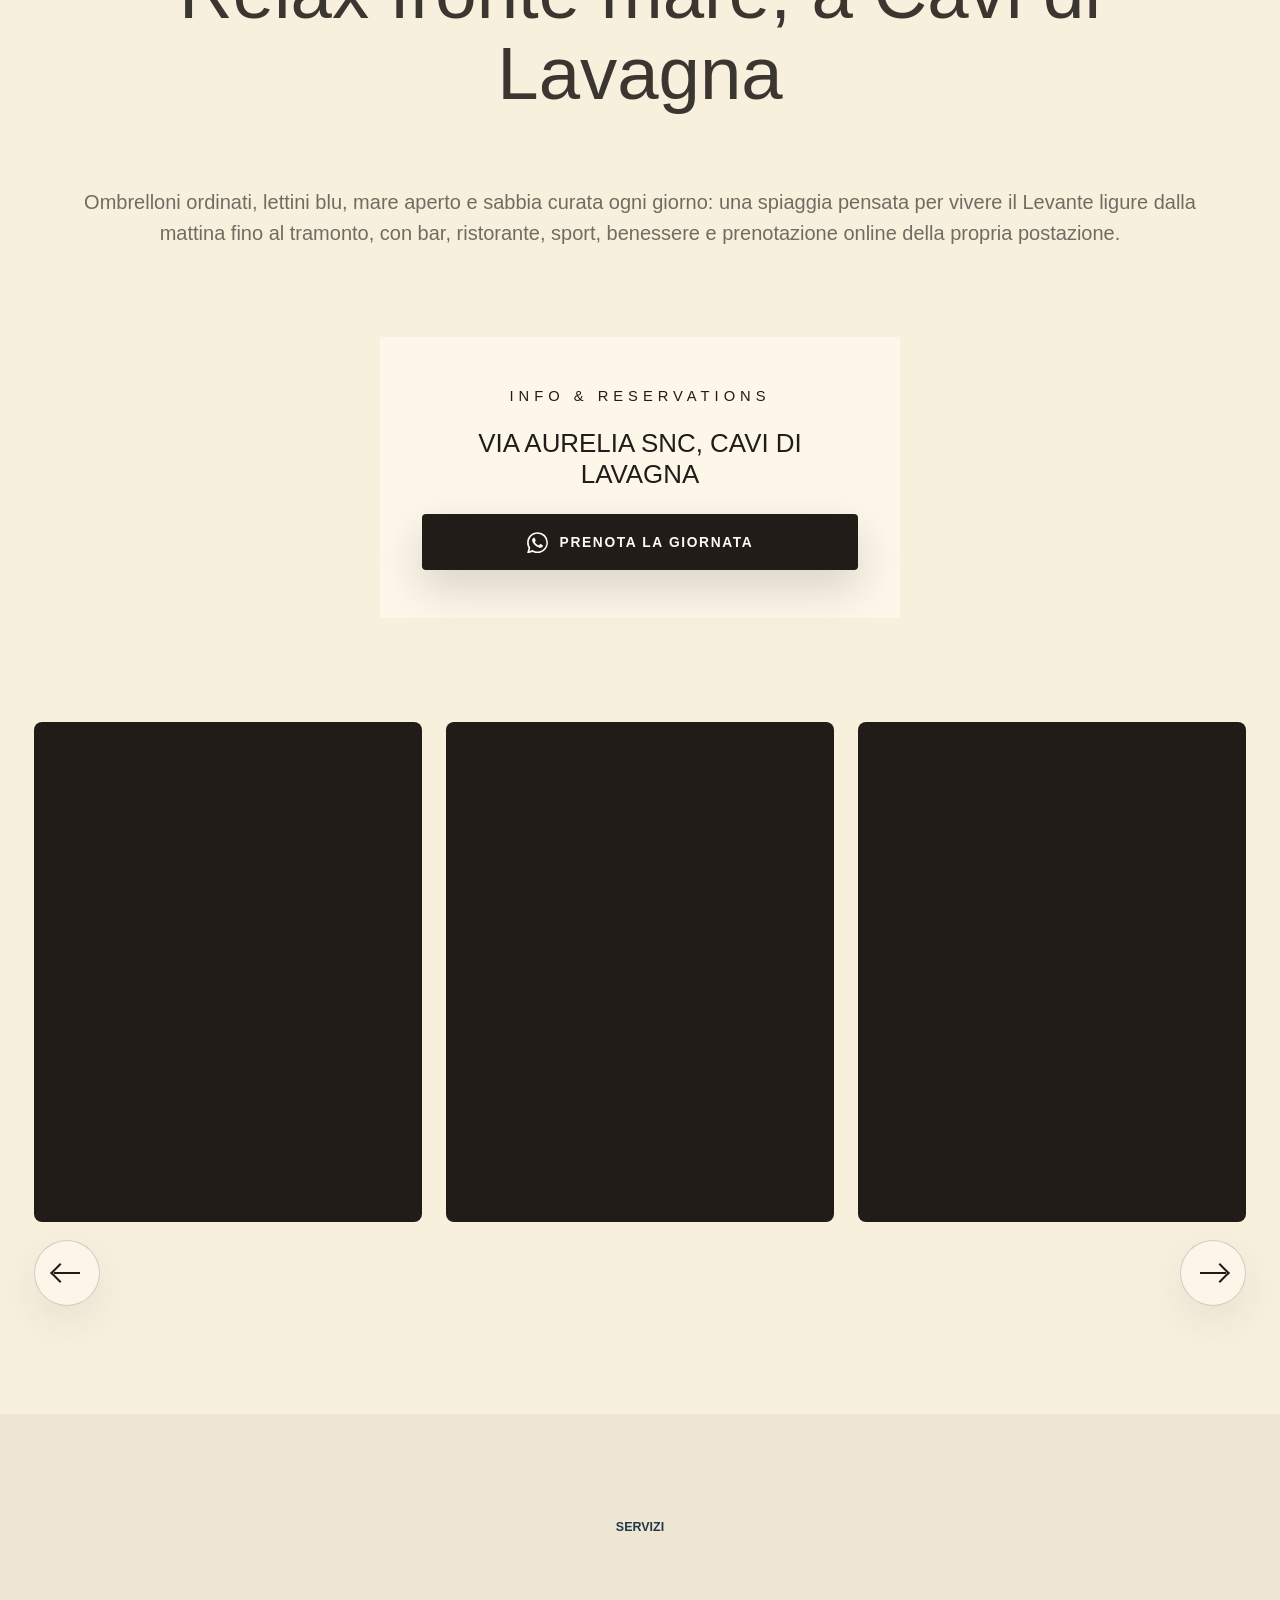
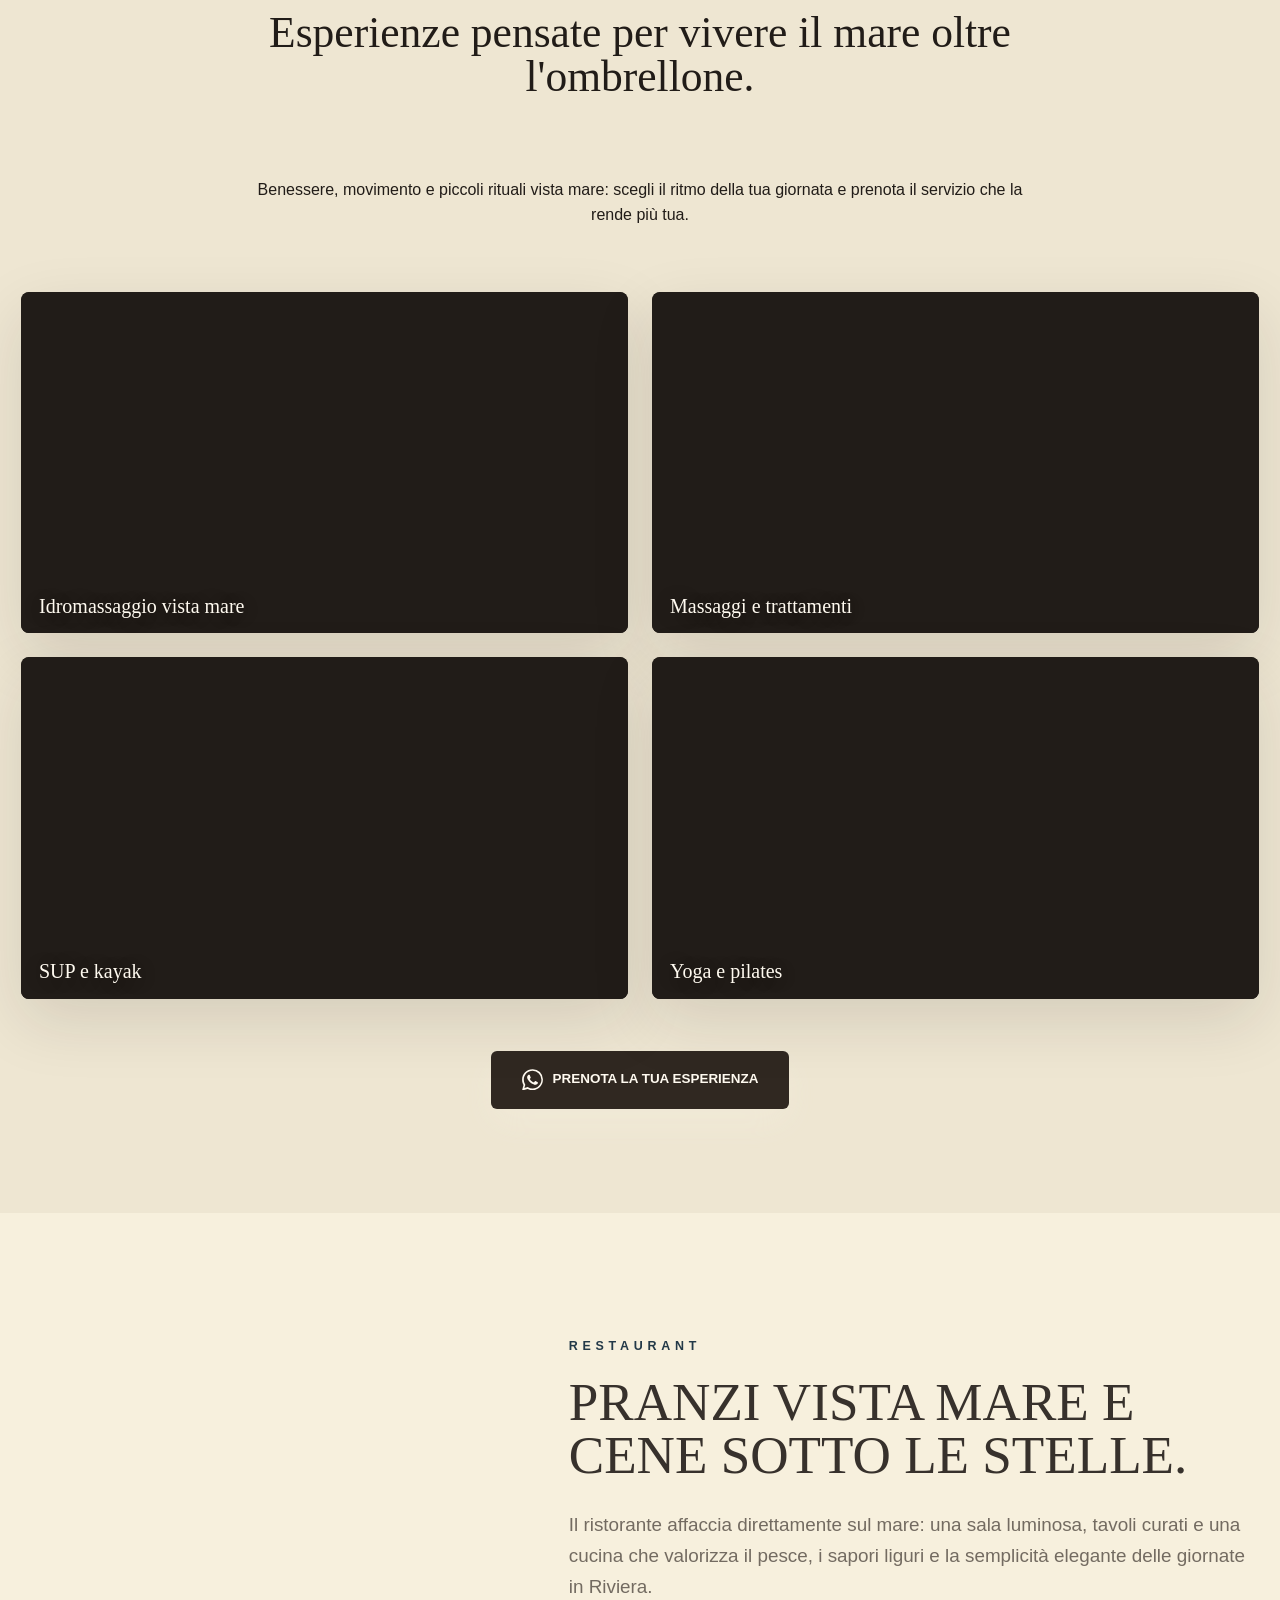
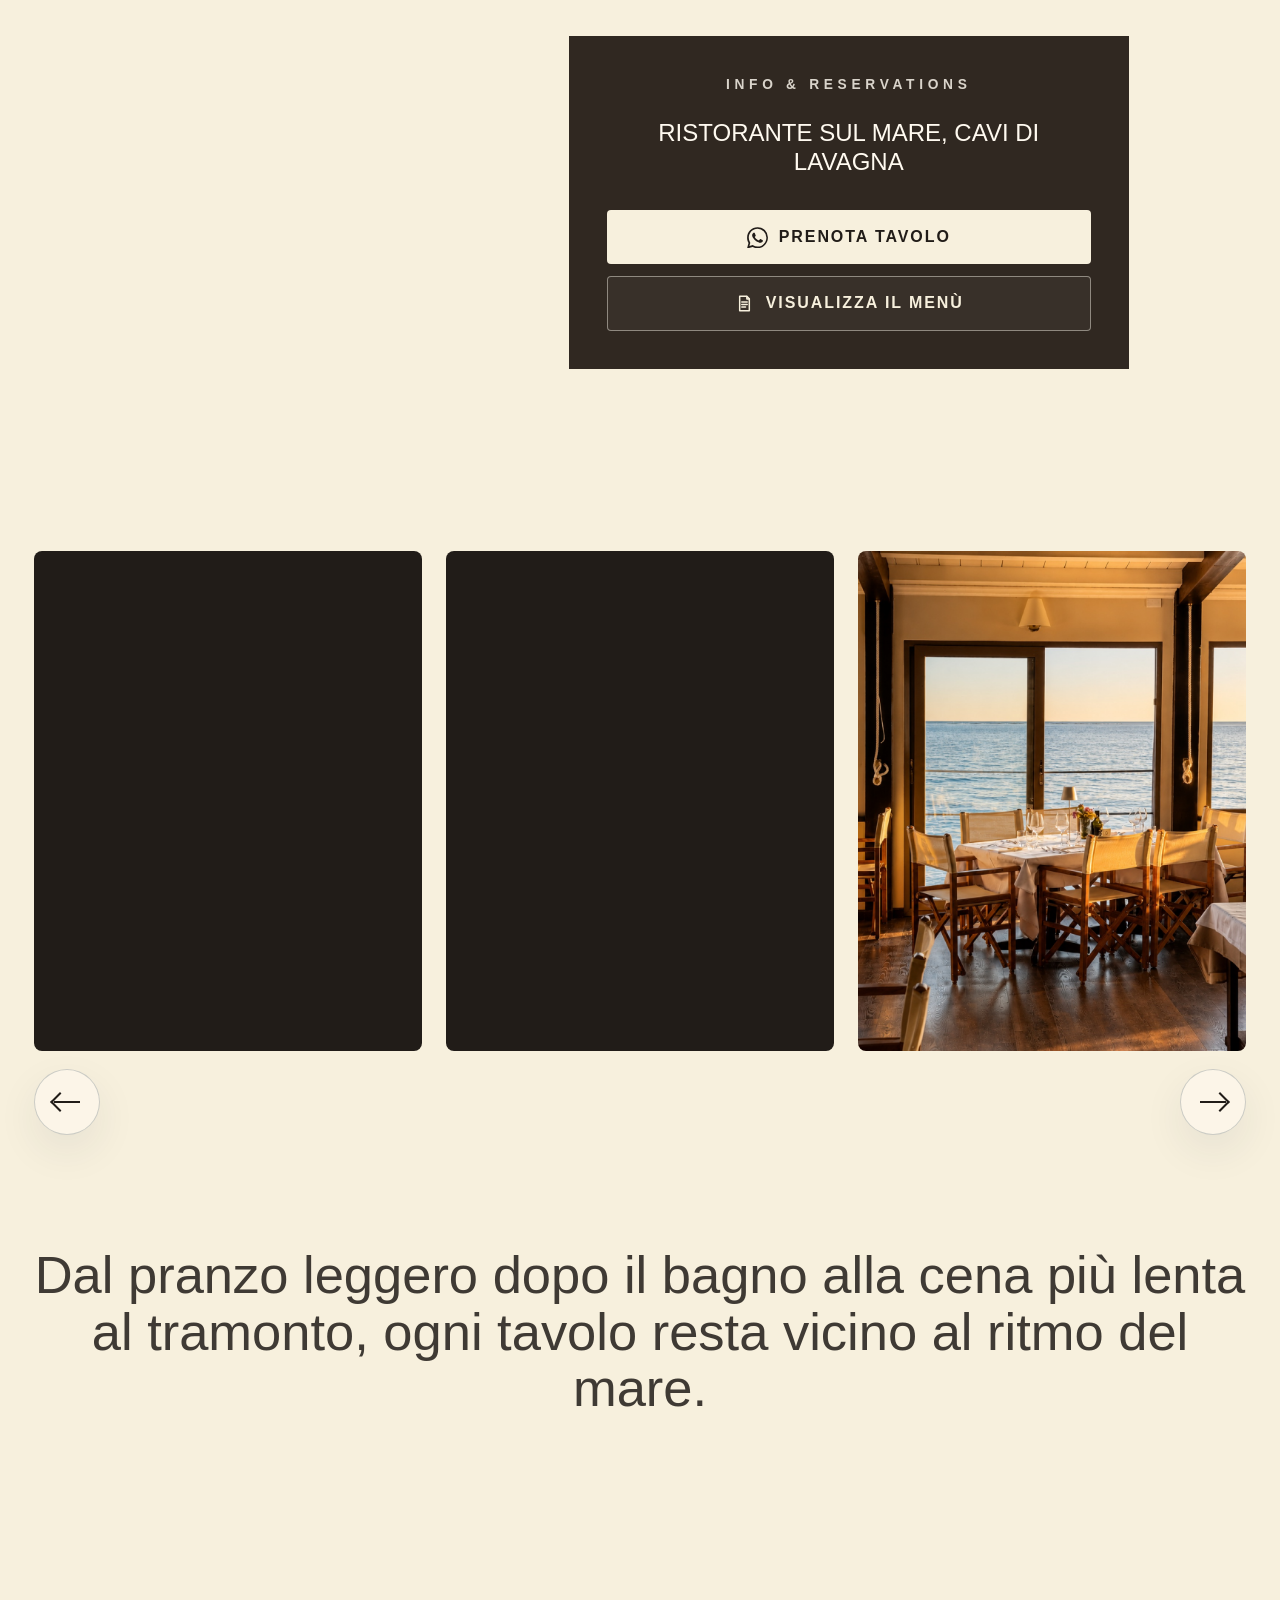
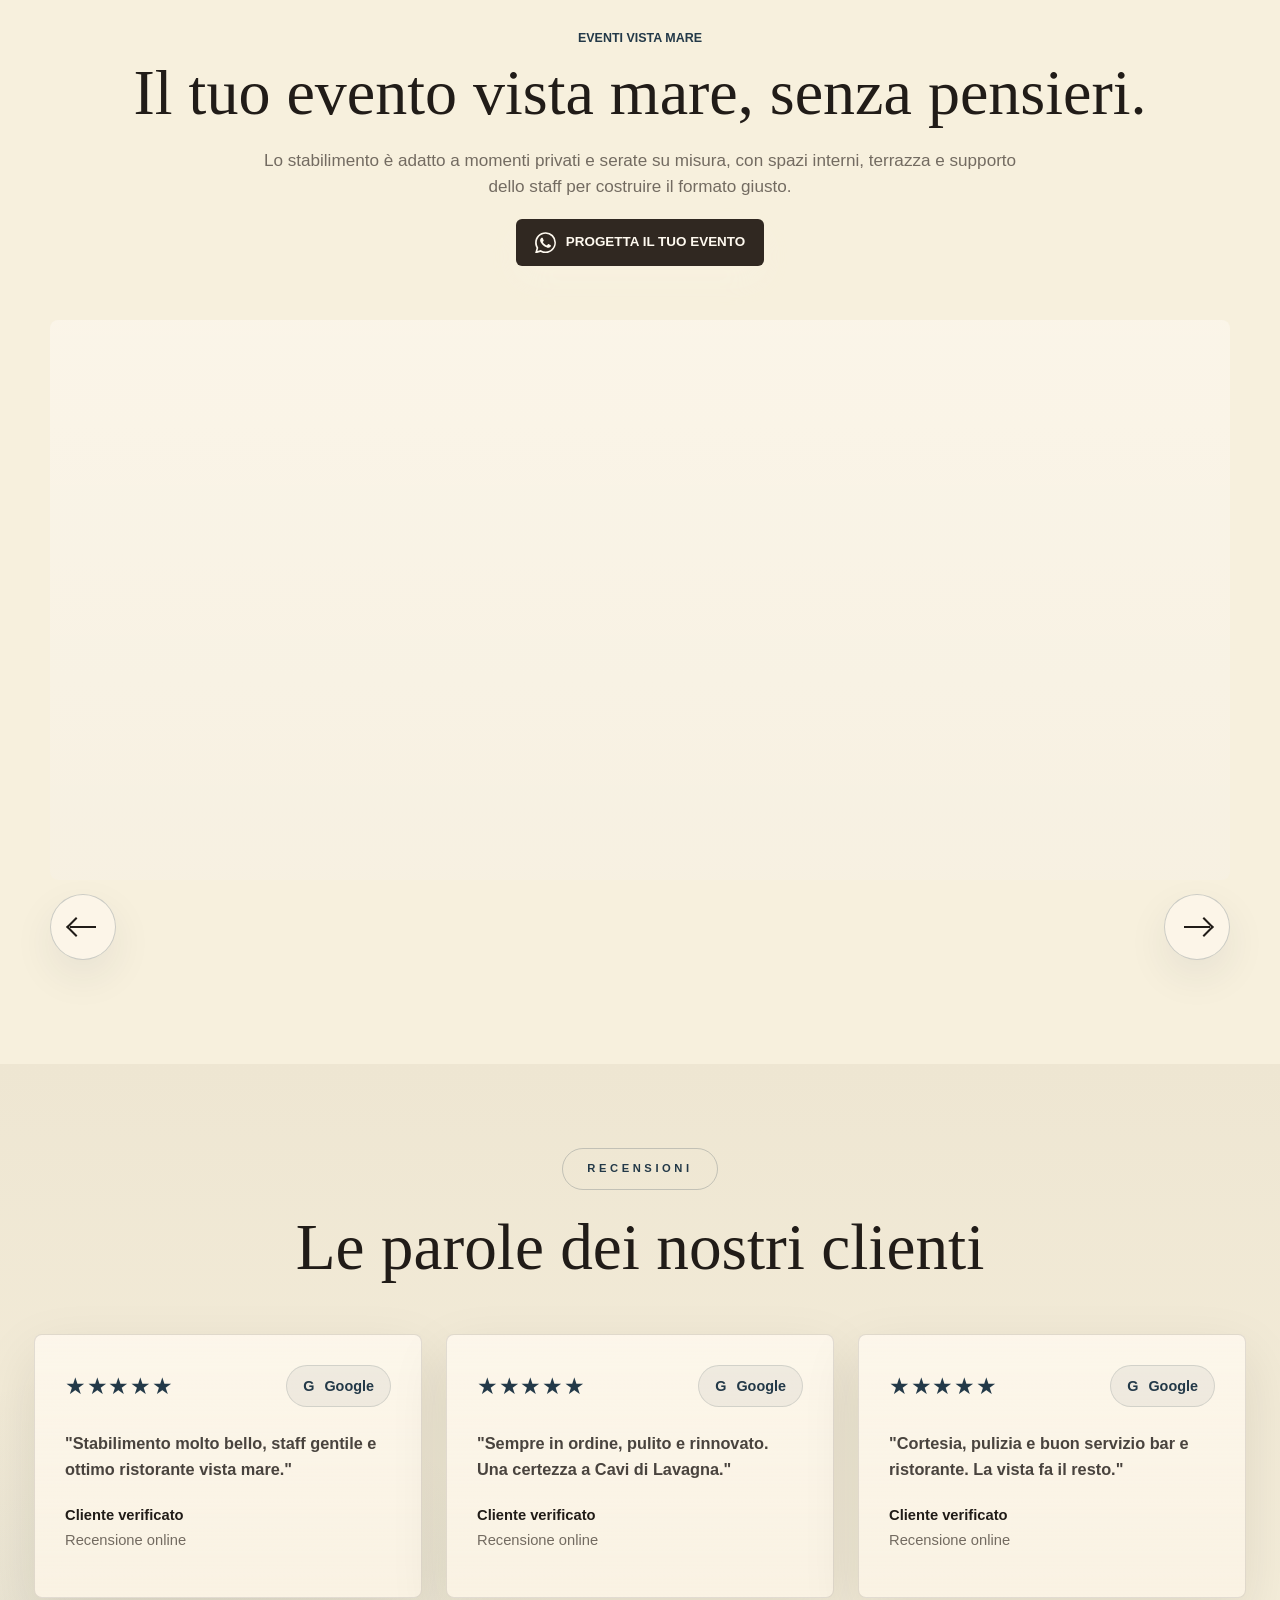
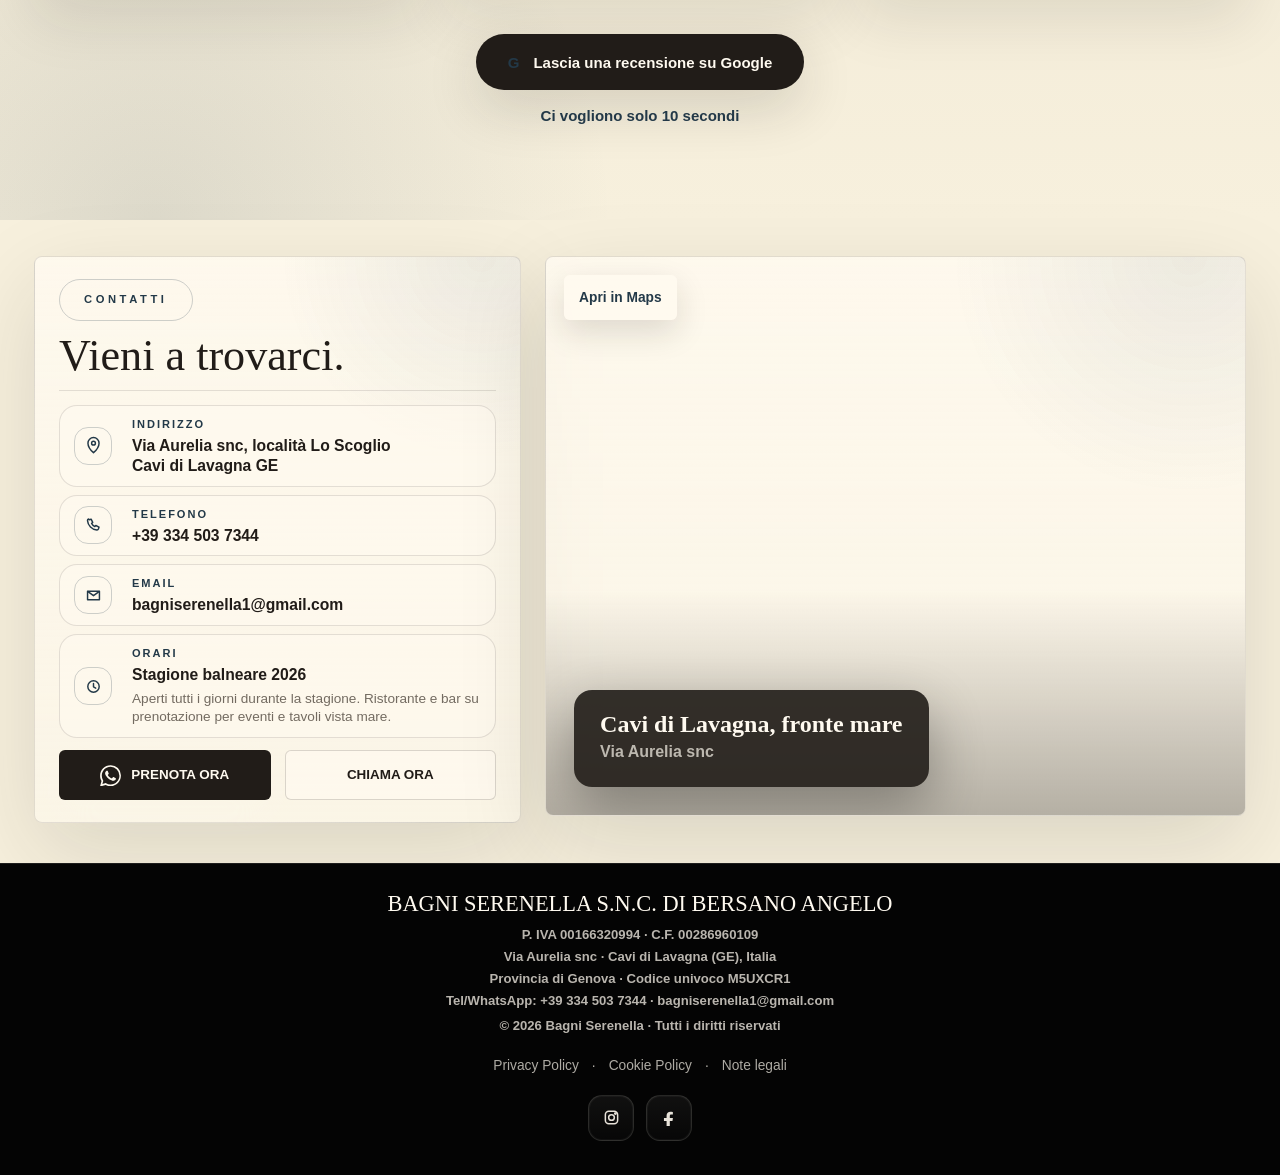
==== commit ca2f0bca: "Add files via upload" ====
--- a/index.html
+++ b/index.html
@@ -14,11 +14,11 @@
       content="La spiaggia nel Golfo del Tigullio per giornate di mare, cucina ligure, tramonti ed eventi vista mare."
     />
     <meta property="og:type" content="website" />
-    <meta property="og:image" content="assets/cover-desktop.png" />
-    <link rel="preload" as="image" href="assets/cover-mobile.png" media="(max-width: 759px)" fetchpriority="high" />
-    <link rel="preload" as="image" href="assets/cover-desktop.png" media="(min-width: 760px)" fetchpriority="high" />
-    <link rel="stylesheet" href="site.css?v=20260611-mobile-final" />
-    <script defer src="site.js?v=20260611-mobile-final"></script>
+    <meta property="og:image" content="assets/cover-desktop-opt.jpg" />
+    <link rel="preload" as="image" href="assets/cover-mobile-opt.jpg" media="(max-width: 759px)" fetchpriority="high" />
+    <link rel="preload" as="image" href="assets/cover-desktop-opt.jpg" media="(min-width: 760px)" fetchpriority="high" />
+    <link rel="stylesheet" href="site.css?v=20260612-premium-cta" />
+    <script defer src="site.js?v=20260612-premium-cta"></script>
     <script type="application/ld+json">
       {
         "@context": "https://schema.org",
@@ -81,8 +81,8 @@
     <main id="main">
       <section class="hero" id="top" aria-label="Bagni Serenella">
         <picture class="hero-media">
-          <source srcset="assets/cover-desktop.png" media="(min-width: 760px)" />
-          <img loading="eager" decoding="async" fetchpriority="high" src="assets/cover-mobile.png" alt="Tramonto sui Bagni Serenella a Cavi di Lavagna" />
+          <source srcset="assets/cover-desktop-opt.jpg" media="(min-width: 760px)" />
+          <img loading="eager" decoding="async" fetchpriority="high" src="assets/cover-mobile-opt.jpg" alt="Tramonto sui Bagni Serenella a Cavi di Lavagna" />
         </picture>
         <div class="hero-overlay"></div>
 
@@ -113,9 +113,9 @@
         <figure class="beach-opening">
           <picture>
 
-            <source media="(max-width: 720px)" srcset="assets/beach-section-hero-new.png" />
-
-            <img loading="lazy" decoding="async" src="assets/beach-section-hero-new.png" alt="Terrazza dei Bagni Serenella affacciata sul mare" />
+            <source media="(max-width: 720px)" srcset="assets/beach-section-hero-new-mobile.jpg" />
+
+            <img loading="eager" decoding="async" src="assets/beach-section-hero-new-opt.jpg" alt="Terrazza dei Bagni Serenella affacciata sul mare" />
 
           </picture>
         </figure>
@@ -154,81 +154,81 @@
               <figure class="beach-card" data-carousel-card>
                 <picture>
 
-                  <source media="(max-width: 720px)" srcset="assets/beach-twiga-01.png" />
-
-                  <img loading="lazy" decoding="async" src="assets/beach-twiga-01.png" alt="Lettini e ombrelloni affacciati sul mare al tramonto" />
+                  <source media="(max-width: 720px)" srcset="assets/beach-twiga-01-mobile.jpg" />
+
+                  <img loading="eager" decoding="async" src="assets/beach-twiga-01-opt.jpg" alt="Lettini e ombrelloni affacciati sul mare al tramonto" />
 
                 </picture>
               </figure>
               <figure class="beach-card" data-carousel-card>
                 <picture>
 
-                  <source media="(max-width: 720px)" srcset="assets/beach-twiga-02.png" />
-
-                  <img loading="lazy" decoding="async" src="assets/beach-twiga-02.png" alt="Ombrelloni ordinati sulla spiaggia dei Bagni Serenella" />
+                  <source media="(max-width: 720px)" srcset="assets/beach-twiga-02-mobile.jpg" />
+
+                  <img loading="eager" decoding="async" src="assets/beach-twiga-02-opt.jpg" alt="Ombrelloni ordinati sulla spiaggia dei Bagni Serenella" />
 
                 </picture>
               </figure>
               <figure class="beach-card" data-carousel-card>
                 <picture>
 
-                  <source media="(max-width: 720px)" srcset="assets/beach-carousel-terrace-sunset.png" />
-
-                  <img loading="lazy" decoding="async" src="assets/beach-carousel-terrace-sunset.png" alt="Lettini e ombrellone sulla terrazza fronte mare al tramonto" />
+                  <source media="(max-width: 720px)" srcset="assets/beach-carousel-terrace-sunset-mobile.jpg" />
+
+                  <img loading="eager" decoding="async" src="assets/beach-carousel-terrace-sunset-opt.jpg" alt="Lettini e ombrellone sulla terrazza fronte mare al tramonto" />
 
                 </picture>
               </figure>
               <figure class="beach-card" data-carousel-card>
                 <picture>
 
-                  <source media="(max-width: 720px)" srcset="assets/beach-carousel-pergola-flowers.png" />
-
-                  <img loading="lazy" decoding="async" src="assets/beach-carousel-pergola-flowers.png" alt="Pergolato fiorito e sedute vista mare ai Bagni Serenella" />
+                  <source media="(max-width: 720px)" srcset="assets/beach-carousel-pergola-flowers-mobile.jpg" />
+
+                  <img loading="eager" decoding="async" src="assets/beach-carousel-pergola-flowers-opt.jpg" alt="Pergolato fiorito e sedute vista mare ai Bagni Serenella" />
 
                 </picture>
               </figure>
               <figure class="beach-card" data-carousel-card>
                 <picture>
 
-                  <source media="(max-width: 720px)" srcset="assets/beach-twiga-04.png" />
-
-                  <img loading="lazy" decoding="async" src="assets/beach-twiga-04.png" alt="Tavolo sulla terrazza sopra la spiaggia" />
+                  <source media="(max-width: 720px)" srcset="assets/beach-twiga-04-mobile.jpg" />
+
+                  <img loading="eager" decoding="async" src="assets/beach-twiga-04-opt.jpg" alt="Tavolo sulla terrazza sopra la spiaggia" />
 
                 </picture>
               </figure>
               <figure class="beach-card" data-carousel-card>
                 <picture>
 
-                  <source media="(max-width: 720px)" srcset="assets/beach-carousel-umbrellas-deck.png" />
-
-                  <img loading="lazy" decoding="async" src="assets/beach-carousel-umbrellas-deck.png" alt="Ombrelloni e lettini sulla terrazza dei Bagni Serenella vista mare" />
+                  <source media="(max-width: 720px)" srcset="assets/beach-carousel-umbrellas-deck-mobile.jpg" />
+
+                  <img loading="eager" decoding="async" src="assets/beach-carousel-umbrellas-deck-opt.jpg" alt="Ombrelloni e lettini sulla terrazza dei Bagni Serenella vista mare" />
 
                 </picture>
               </figure>
               <figure class="beach-card" data-carousel-card>
                 <picture>
 
-                  <source media="(max-width: 720px)" srcset="assets/beach-twiga-03.png" />
-
-                  <img loading="lazy" decoding="async" src="assets/beach-twiga-03.png" alt="Idromassaggio e area benessere vista mare" />
+                  <source media="(max-width: 720px)" srcset="assets/beach-twiga-03-mobile.jpg" />
+
+                  <img loading="eager" decoding="async" src="assets/beach-twiga-03-opt.jpg" alt="Idromassaggio e area benessere vista mare" />
 
                 </picture>
               </figure>
               <figure class="beach-card" data-carousel-card>
                 <picture>
 
-                  <source media="(max-width: 720px)" srcset="assets/beach-twiga-05-new.png" />
-
-                  <img loading="lazy" decoding="async" src="assets/beach-twiga-05-new.png" alt="Spiaggia dei Bagni Serenella al tramonto con lettini e ombrelloni" />
+                  <source media="(max-width: 720px)" srcset="assets/beach-twiga-05-new-mobile.jpg" />
+
+                  <img loading="eager" decoding="async" src="assets/beach-twiga-05-new-opt.jpg" alt="Spiaggia dei Bagni Serenella al tramonto con lettini e ombrelloni" />
 
                 </picture>
               </figure>
               <figure class="beach-card" data-carousel-card>
                 <picture>
 
-                  <source media="(max-width: 720px)" srcset="assets/beach-twiga-06.png" />
-
-                  <img loading="lazy" decoding="async" src="assets/beach-twiga-06.png" alt="Acqua limpida e scogli davanti a Cavi di Lavagna" />
+                  <source media="(max-width: 720px)" srcset="assets/beach-twiga-06-mobile.jpg" />
+
+                  <img loading="eager" decoding="async" src="assets/beach-twiga-06-opt.jpg" alt="Acqua limpida e scogli davanti a Cavi di Lavagna" />
 
                 </picture>
               </figure>
@@ -257,9 +257,9 @@
             <figure>
               <picture>
 
-                <source media="(max-width: 720px)" srcset="assets/service-idromassaggio.png" />
-
-                <img loading="lazy" decoding="async" src="assets/service-idromassaggio.png" alt="Idromassaggio panoramico ai Bagni Serenella" />
+                <source media="(max-width: 720px)" srcset="assets/service-idromassaggio-mobile.jpg" />
+
+                <img loading="eager" decoding="async" src="assets/service-idromassaggio-opt.jpg" alt="Idromassaggio panoramico ai Bagni Serenella" />
 
               </picture>
             </figure>
@@ -269,9 +269,9 @@
             <figure>
               <picture>
 
-                <source media="(max-width: 720px)" srcset="assets/service-massaggi.png" />
-
-                <img loading="lazy" decoding="async" src="assets/service-massaggi.png" alt="Massaggio rilassante nell'area benessere dei Bagni Serenella" />
+                <source media="(max-width: 720px)" srcset="assets/service-massaggi-mobile.jpg" />
+
+                <img loading="eager" decoding="async" src="assets/service-massaggi-opt.jpg" alt="Massaggio rilassante nell'area benessere dei Bagni Serenella" />
 
               </picture>
             </figure>
@@ -281,9 +281,9 @@
             <figure>
               <picture>
 
-                <source media="(max-width: 720px)" srcset="assets/service-sup.png" />
-
-                <img loading="lazy" decoding="async" src="assets/service-sup.png" alt="SUP davanti alla costa ligure" />
+                <source media="(max-width: 720px)" srcset="assets/service-sup-mobile.jpg" />
+
+                <img loading="eager" decoding="async" src="assets/service-sup-opt.jpg" alt="SUP davanti alla costa ligure" />
 
               </picture>
             </figure>
@@ -293,9 +293,9 @@
             <figure>
               <picture>
 
-                <source media="(max-width: 720px)" srcset="assets/service-yoga.png" />
-
-                <img loading="lazy" decoding="async" src="assets/service-yoga.png" alt="Lezione di yoga sulla spiaggia al tramonto" />
+                <source media="(max-width: 720px)" srcset="assets/service-yoga-mobile.jpg" />
+
+                <img loading="eager" decoding="async" src="assets/service-yoga-opt.jpg" alt="Lezione di yoga sulla spiaggia al tramonto" />
 
               </picture>
             </figure>
@@ -318,9 +318,9 @@
           <figure class="restaurant-feature-media">
             <picture>
 
-              <source media="(max-width: 720px)" srcset="assets/restaurant-new-01.png" />
-
-              <img loading="lazy" decoding="async" src="assets/restaurant-new-01.png" alt="Tavolo apparecchiato con vista mare al ristorante Bagni Serenella" />
+              <source media="(max-width: 720px)" srcset="assets/restaurant-new-01-mobile.jpg" />
+
+              <img loading="eager" decoding="async" src="assets/restaurant-new-01-opt.jpg" alt="Tavolo apparecchiato con vista mare al ristorante Bagni Serenella" />
 
             </picture>
           </figure>
@@ -340,7 +340,7 @@
                   <svg aria-hidden="true" viewBox="0 0 16 16" focusable="false">
                     <path d="M13.601 2.326A7.854 7.854 0 0 0 7.994.208C3.627.208.068 3.766.066 8.134c0 1.433.375 2.827 1.087 4.056L0 16.4l4.311-1.129a7.94 7.94 0 0 0 3.683.938h.003c4.368 0 7.927-3.558 7.93-7.93a7.894 7.894 0 0 0-2.326-5.953ZM7.997 14.87a6.59 6.59 0 0 1-3.356-.92l-.241-.144-2.55.668.681-2.487-.157-.255a6.598 6.598 0 0 1-1.013-3.596c.002-3.7 3.014-6.71 6.718-6.71a6.672 6.672 0 0 1 4.748 1.97 6.678 6.678 0 0 1 1.965 4.88c-.003 3.7-3.016 6.71-6.795 6.594Zm3.683-5.026c-.202-.101-1.194-.589-1.378-.656-.185-.067-.319-.101-.454.101-.134.202-.521.656-.638.79-.118.134-.235.151-.437.05-.202-.1-.852-.314-1.624-1-.6-.535-1.005-1.195-1.123-1.397-.118-.202-.013-.311.089-.411.091-.091.202-.235.303-.353.101-.118.134-.202.202-.336.067-.134.034-.252-.017-.353-.051-.101-.454-1.094-.622-1.497-.164-.393-.33-.34-.454-.346l-.386-.007c-.134 0-.353.05-.538.252-.185.202-.706.69-.706 1.681s.723 1.95.824 2.085c.101.134 1.423 2.173 3.448 3.047.482.208.858.332 1.15.425.483.154.923.132 1.27.08.387-.058 1.194-.488 1.362-.958.168-.471.168-.874.118-.958-.051-.084-.185-.134-.387-.235Z" />
                   </svg>
-                  Prenota il tuo tavolo
+                  Prenota tavolo
                 </button>
                 <a
                   class="restaurant-menu-link"
@@ -366,72 +366,72 @@
               <figure class="restaurant-card" data-carousel-card>
                 <picture>
 
-                  <source media="(max-width: 720px)" srcset="assets/restaurant-carousel-jun8-01.png" />
-
-                  <img loading="lazy" decoding="async" src="assets/restaurant-carousel-jun8-01.png" alt="Interno del ristorante Bagni Serenella con pavimento in legno e dettagli nautici" />
+                  <source media="(max-width: 720px)" srcset="assets/restaurant-carousel-jun8-01-mobile.jpg" />
+
+                  <img loading="eager" decoding="async" src="assets/restaurant-carousel-jun8-01-opt.jpg" alt="Interno del ristorante Bagni Serenella con pavimento in legno e dettagli nautici" />
 
                 </picture>
               </figure>
               <figure class="restaurant-card" data-carousel-card>
                 <picture>
 
-                  <source media="(max-width: 720px)" srcset="assets/restaurant-carousel-jun8-03.png" />
-
-                  <img loading="lazy" decoding="async" src="assets/restaurant-carousel-jun8-03.png" alt="Tavolo al tramonto con vista mare dal ristorante Bagni Serenella" />
+                  <source media="(max-width: 720px)" srcset="assets/restaurant-carousel-jun8-03-mobile.jpg" />
+
+                  <img loading="eager" decoding="async" src="assets/restaurant-carousel-jun8-03-opt.jpg" alt="Tavolo al tramonto con vista mare dal ristorante Bagni Serenella" />
 
                 </picture>
               </figure>
               <figure class="restaurant-card" data-carousel-card>
                 <picture>
 
-                  <source media="(max-width: 720px)" srcset="assets/restaurant-carousel-jun8-04.png" />
-
-                  <img loading="lazy" decoding="async" src="assets/restaurant-carousel-jun8-04.png" alt="Sala del ristorante Bagni Serenella illuminata dal tramonto con tavoli vista mare" />
+                  <source media="(max-width: 720px)" srcset="assets/restaurant-carousel-jun8-04-mobile.jpg" />
+
+                  <img loading="eager" decoding="async" src="assets/restaurant-carousel-jun8-04-opt.jpg" alt="Sala del ristorante Bagni Serenella illuminata dal tramonto con tavoli vista mare" />
 
                 </picture>
               </figure>
               <figure class="restaurant-card" data-carousel-card>
                 <picture>
 
-                  <source media="(max-width: 720px)" srcset="assets/restaurant-carousel-01-new.png" />
-
-                  <img loading="lazy" decoding="async" src="assets/restaurant-carousel-01-new.png" alt="Sala ristorante Bagni Serenella con tavoli vista mare" />
+                  <source media="(max-width: 720px)" srcset="assets/restaurant-carousel-01-new-mobile.jpg" />
+
+                  <img loading="eager" decoding="async" src="assets/restaurant-carousel-01-new-opt.jpg" alt="Sala ristorante Bagni Serenella con tavoli vista mare" />
 
                 </picture>
               </figure>
               <figure class="restaurant-card" data-carousel-card>
                 <picture>
 
-                  <source media="(max-width: 720px)" srcset="assets/restaurant-carousel-jun8-02.png" />
-
-                  <img loading="lazy" decoding="async" src="assets/restaurant-carousel-jun8-02.png" alt="Tavolo apparecchiato vicino alle finestre con vista mare" />
+                  <source media="(max-width: 720px)" srcset="assets/restaurant-carousel-jun8-02-mobile.jpg" />
+
+                  <img loading="eager" decoding="async" src="assets/restaurant-carousel-jun8-02-opt.jpg" alt="Tavolo apparecchiato vicino alle finestre con vista mare" />
 
                 </picture>
               </figure>
               <figure class="restaurant-card" data-carousel-card>
                 <picture>
 
-                  <source media="(max-width: 720px)" srcset="assets/restaurant-new-05.png" />
-
-                  <img loading="lazy" decoding="async" src="assets/restaurant-new-05.png" alt="Ingresso e vetrate del ristorante affacciate sul mare" />
+                  <source media="(max-width: 720px)" srcset="assets/restaurant-new-05-mobile.jpg" />
+
+                  <img loading="eager" decoding="async" src="assets/restaurant-new-05-opt.jpg" alt="Ingresso e vetrate del ristorante affacciate sul mare" />
 
                 </picture>
               </figure>
               <figure class="restaurant-card" data-carousel-card>
                 <picture>
 
-                  <source media="(max-width: 720px)" srcset="assets/restaurant-food-jun10-01.png" />
-
-                  <img loading="lazy" decoding="async" src="assets/restaurant-food-jun10-01.png" alt="Spaghetti alle vongole serviti su tavolo bianco vista mare" />
+                  <source media="(max-width: 720px)" srcset="assets/restaurant-food-jun10-01-mobile.jpg" />
+
+                  <img loading="eager" decoding="async" src="assets/restaurant-food-jun10-01-opt.jpg" alt="Spaghetti alle vongole serviti su tavolo bianco vista mare" />
 
                 </picture>
               </figure>
               <figure class="restaurant-card" data-carousel-card>
                 <picture>
 
-                  <source media="(max-width: 720px)" srcset="assets/restaurant-food-jun10-02.png" />
-
-                  <img loading="lazy" decoding="async" src="assets/restaurant-food-jun10-02.png" alt="Pasta al pomodoro e pesce servita su piatto azzurro" />
+                  <source media="(max-width: 720px)" srcset="assets/restaurant-food-jun10-02-mobile.jpg" />
+
+                  <img loading="eager" decoding="async" src="assets/restaurant-food-jun10-02-opt.jpg" alt="Pasta al pomodoro e pesce servita su piatto azzurro" />
 
                 </picture>
               </figure>
@@ -478,54 +478,54 @@
               <figure class="event-card" data-carousel-card>
                 <picture>
 
-                  <source media="(max-width: 720px)" srcset="assets/event-carousel-jun8-01.png" />
-
-                  <img loading="lazy" decoding="async" src="assets/event-carousel-jun8-01.png" alt="Servizio elegante durante un evento serale vista mare" />
+                  <source media="(max-width: 720px)" srcset="assets/event-carousel-jun8-01-mobile.jpg" />
+
+                  <img loading="eager" decoding="async" src="assets/event-carousel-jun8-01-opt.jpg" alt="Servizio elegante durante un evento serale vista mare" />
 
                 </picture>
               </figure>
               <figure class="event-card" data-carousel-card>
                 <picture>
 
-                  <source media="(max-width: 720px)" srcset="assets/event-carousel-jun8-03.png" />
-
-                  <img loading="lazy" decoding="async" src="assets/event-carousel-jun8-03.png" alt="Sala ristorante allestita per una serata privata elegante" />
+                  <source media="(max-width: 720px)" srcset="assets/event-carousel-jun8-03-mobile.jpg" />
+
+                  <img loading="eager" decoding="async" src="assets/event-carousel-jun8-03-opt.jpg" alt="Sala ristorante allestita per una serata privata elegante" />
 
                 </picture>
               </figure>
               <figure class="event-card" data-carousel-card>
                 <picture>
 
-                  <source media="(max-width: 720px)" srcset="assets/event-carousel-jun8-04.png" />
-
-                  <img loading="lazy" decoding="async" src="assets/event-carousel-jun8-04.png" alt="Tavolata lunga apparecchiata per evento serale" />
+                  <source media="(max-width: 720px)" srcset="assets/event-carousel-jun8-04-mobile.jpg" />
+
+                  <img loading="eager" decoding="async" src="assets/event-carousel-jun8-04-opt.jpg" alt="Tavolata lunga apparecchiata per evento serale" />
 
                 </picture>
               </figure>
               <figure class="event-card event-desktop-hidden" data-carousel-card>
                 <picture>
 
-                  <source media="(max-width: 720px)" srcset="assets/event-carousel-jun8-05.png" />
-
-                  <img loading="lazy" decoding="async" src="assets/event-carousel-jun8-05.png" alt="Tavoli con fiori e vista mare per evento al tramonto" />
+                  <source media="(max-width: 720px)" srcset="assets/event-carousel-jun8-05-mobile.jpg" />
+
+                  <img loading="eager" decoding="async" src="assets/event-carousel-jun8-05-opt.jpg" alt="Tavoli con fiori e vista mare per evento al tramonto" />
 
                 </picture>
               </figure>
               <figure class="event-card event-desktop-hidden" data-carousel-card>
                 <picture>
 
-                  <source media="(max-width: 720px)" srcset="assets/event-carousel-jun8-02.png" />
-
-                  <img loading="lazy" decoding="async" src="assets/event-carousel-jun8-02.png" alt="Mise en place elegante con decorazione rossa e vista mare" />
+                  <source media="(max-width: 720px)" srcset="assets/event-carousel-jun8-02-mobile.jpg" />
+
+                  <img loading="eager" decoding="async" src="assets/event-carousel-jun8-02-opt.jpg" alt="Mise en place elegante con decorazione rossa e vista mare" />
 
                 </picture>
               </figure>
               <figure class="event-card" data-carousel-card>
                 <picture>
 
-                  <source media="(max-width: 720px)" srcset="assets/event-new-01.png" />
-
-                  <img loading="lazy" decoding="async" src="assets/event-new-01.png" alt="Sala ristorante allestita per eventi serali vista mare" />
+                  <source media="(max-width: 720px)" srcset="assets/event-new-01-mobile.jpg" />
+
+                  <img loading="eager" decoding="async" src="assets/event-new-01-opt.jpg" alt="Sala ristorante allestita per eventi serali vista mare" />
 
                 </picture>
               </figure>
@@ -909,7 +909,12 @@
     </footer>
 
     <div class="mobile-cta" aria-label="Azioni rapide">
-      <a class="mobile-cta-call" href="tel:+393345037344">Chiama</a>
+      <a class="mobile-cta-call" href="tel:+393345037344">
+        <svg aria-hidden="true" viewBox="0 0 24 24" focusable="false">
+          <path d="M6.6 4.8 8.9 4c.7-.2 1.4.1 1.7.8l1 2.4c.2.5.1 1.1-.3 1.5l-1.2 1.2a10.4 10.4 0 0 0 4.1 4.1l1.2-1.2c.4-.4 1-.5 1.5-.3l2.4 1c.7.3 1 1 .8 1.7l-.8 2.3c-.2.6-.7 1-1.4 1A13.8 13.8 0 0 1 5.6 6.2c0-.6.4-1.2 1-1.4Z" />
+        </svg>
+        Chiama
+      </a>
       <a
         class="mobile-cta-book"
         href="https://widget.spiagge.it/stabilimenti-balneari/prenotazione/it-ge-16033-bagni-serenella/"
@@ -917,6 +922,10 @@
         rel="noopener"
       >
         Prenota
+        <svg aria-hidden="true" viewBox="0 0 24 24" focusable="false">
+          <path d="M5 12h13" />
+          <path d="m13 6 6 6-6 6" />
+        </svg>
       </a>
       <a
         class="mobile-cta-hero-book"
@@ -925,6 +934,7 @@
         rel="noopener"
       >
         Scegli il tuo ombrellone
+        <span aria-hidden="true">&rarr;</span>
       </a>
     </div>
   </body>
--- a/site.css
+++ b/site.css
@@ -747,6 +747,10 @@
   outline-offset: 6px;
 }
 
+.carousel-arrow:focus:not(:focus-visible) {
+  outline: 0;
+}
+
 .carousel-arrow:disabled {
   cursor: default;
   opacity: 0.38;
@@ -968,6 +972,7 @@
   gap: 11px;
   padding: 14px 22px;
   border-radius: 4px;
+  white-space: nowrap;
   font-weight: 850;
   letter-spacing: 0.12em;
   text-transform: uppercase;
@@ -2639,22 +2644,52 @@
 
   .mobile-cta {
     position: fixed;
-    left: 0;
-    right: 0;
-    bottom: 0;
+    right: max(14px, env(safe-area-inset-right));
+    bottom: max(12px, env(safe-area-inset-bottom));
+    left: max(14px, env(safe-area-inset-left));
     z-index: 95;
     display: grid;
-    grid-template-columns: 0.9fr 1.1fr;
-    border-top: 1px solid rgba(16, 35, 42, 0.18);
-    background: var(--white);
-    box-shadow: 0 -12px 30px rgba(16, 35, 42, 0.12);
+    grid-template-columns: 0.88fr 1.12fr;
+    gap: 8px;
+    padding: 7px;
+    border: 1px solid rgba(35, 57, 72, 0.16);
+    border-radius: 18px;
+    background: rgba(255, 250, 240, 0.88);
+    box-shadow:
+      0 18px 50px rgba(33, 28, 24, 0.2),
+      0 -10px 34px rgba(16, 35, 42, 0.1);
+    backdrop-filter: blur(18px);
   }
 
   .mobile-cta a {
-    display: grid;
-    min-height: 64px;
-    place-items: center;
+    display: inline-flex;
+    min-width: 0;
+    min-height: 58px;
+    align-items: center;
+    justify-content: center;
+    gap: 9px;
+    border-radius: 12px;
+    font-size: 0.95rem;
     font-weight: 900;
+    letter-spacing: 0.04em;
+    text-transform: uppercase;
+    box-shadow: inset 0 0 0 1px rgba(255, 250, 240, 0.22);
+  }
+
+  .mobile-cta a svg {
+    width: 19px;
+    height: 19px;
+    flex: 0 0 auto;
+    fill: none;
+    stroke: currentColor;
+    stroke-width: 2.2;
+    stroke-linecap: round;
+    stroke-linejoin: round;
+  }
+
+  .mobile-cta-call svg {
+    fill: currentColor;
+    stroke: none;
   }
 
   .mobile-cta-call {
@@ -2663,8 +2698,8 @@
   }
 
   .mobile-cta-book {
-    background: var(--white);
-    color: #1f2118;
+    background: #302821;
+    color: var(--white);
   }
 
   .mobile-cta .mobile-cta-hero-book {
@@ -2681,10 +2716,18 @@
   }
 
   body.hero-mobile-cta .mobile-cta .mobile-cta-hero-book {
-    display: grid;
+    display: inline-flex;
     min-height: 68px;
-    background: var(--sea-dark);
-    color: var(--white);
+    background: linear-gradient(180deg, #fffaf0 0%, #f3ead6 100%);
+    color: var(--ink);
+    box-shadow:
+      inset 0 0 0 1px rgba(35, 57, 72, 0.12),
+      0 14px 34px rgba(33, 28, 24, 0.18);
+  }
+
+  body.hero-mobile-cta .mobile-cta .mobile-cta-hero-book span {
+    margin-left: 2px;
+    font-size: 1.05em;
   }
 
   .booking-modal {
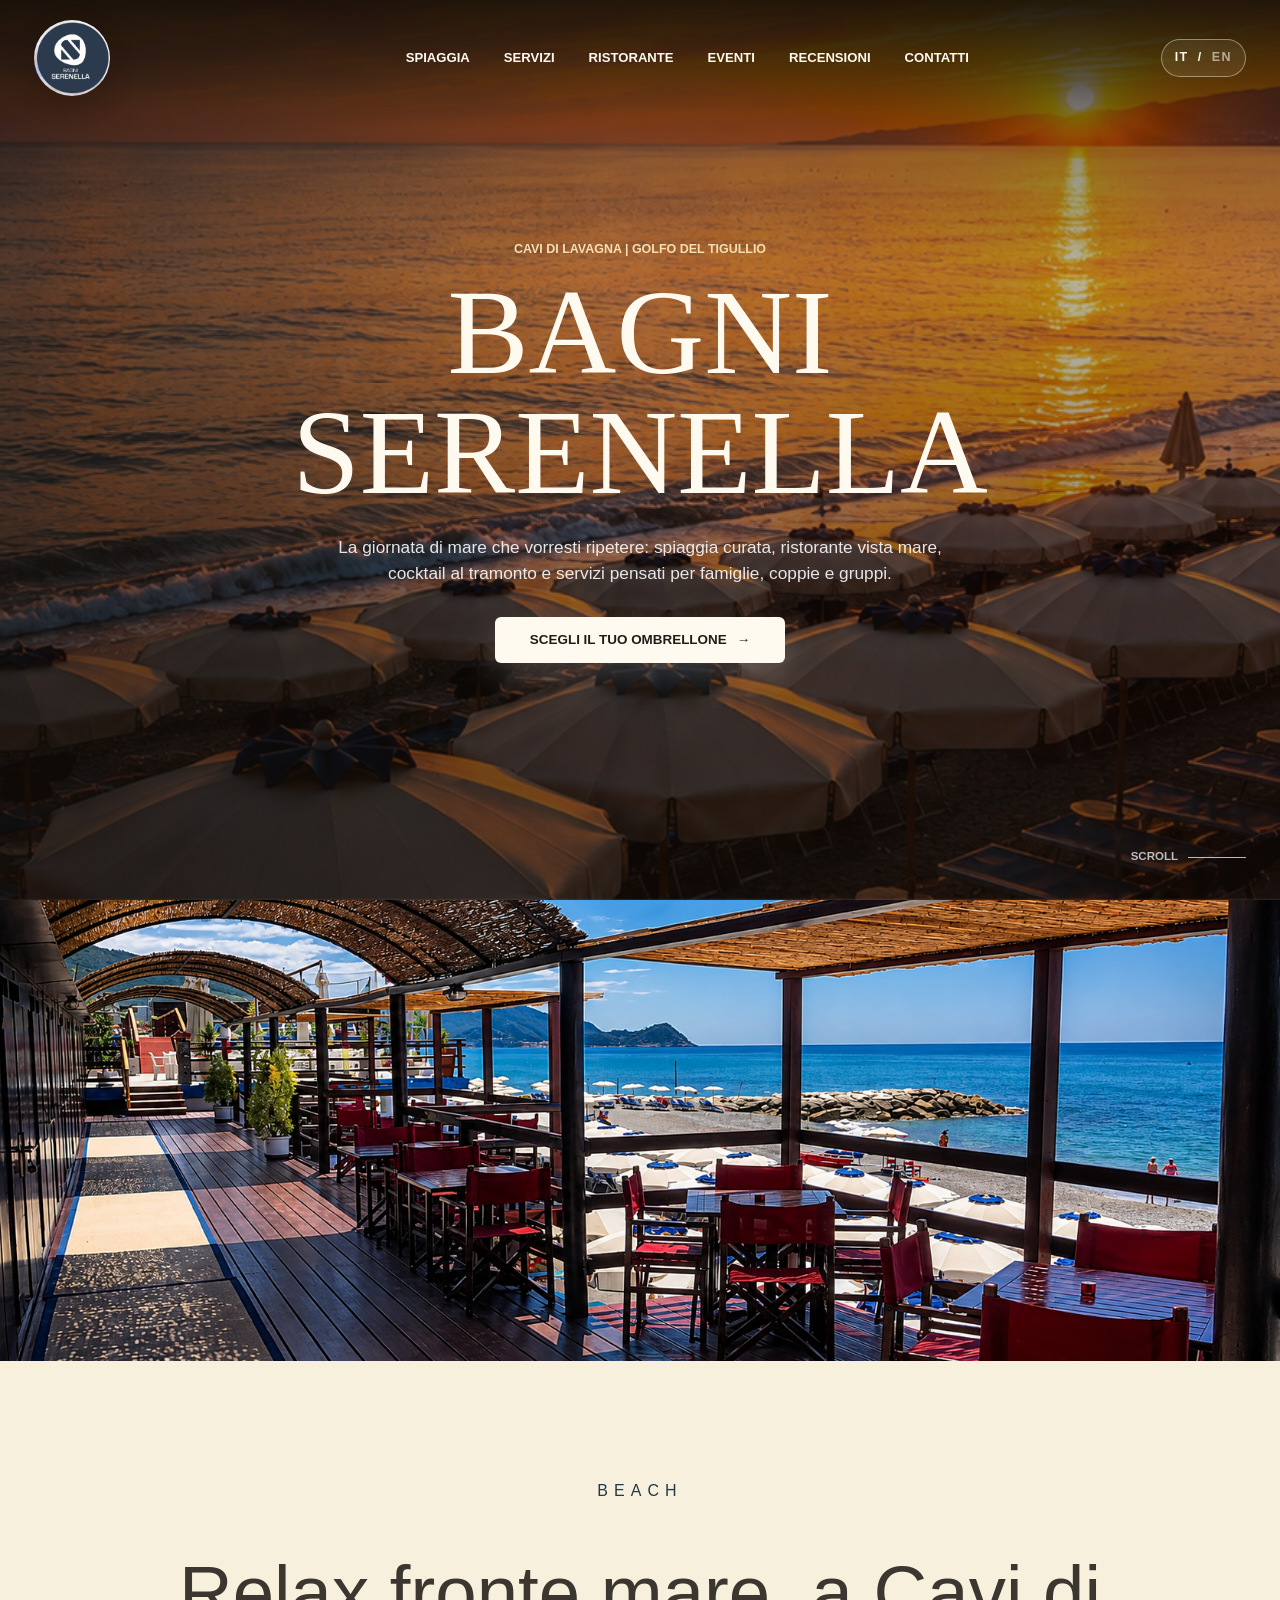
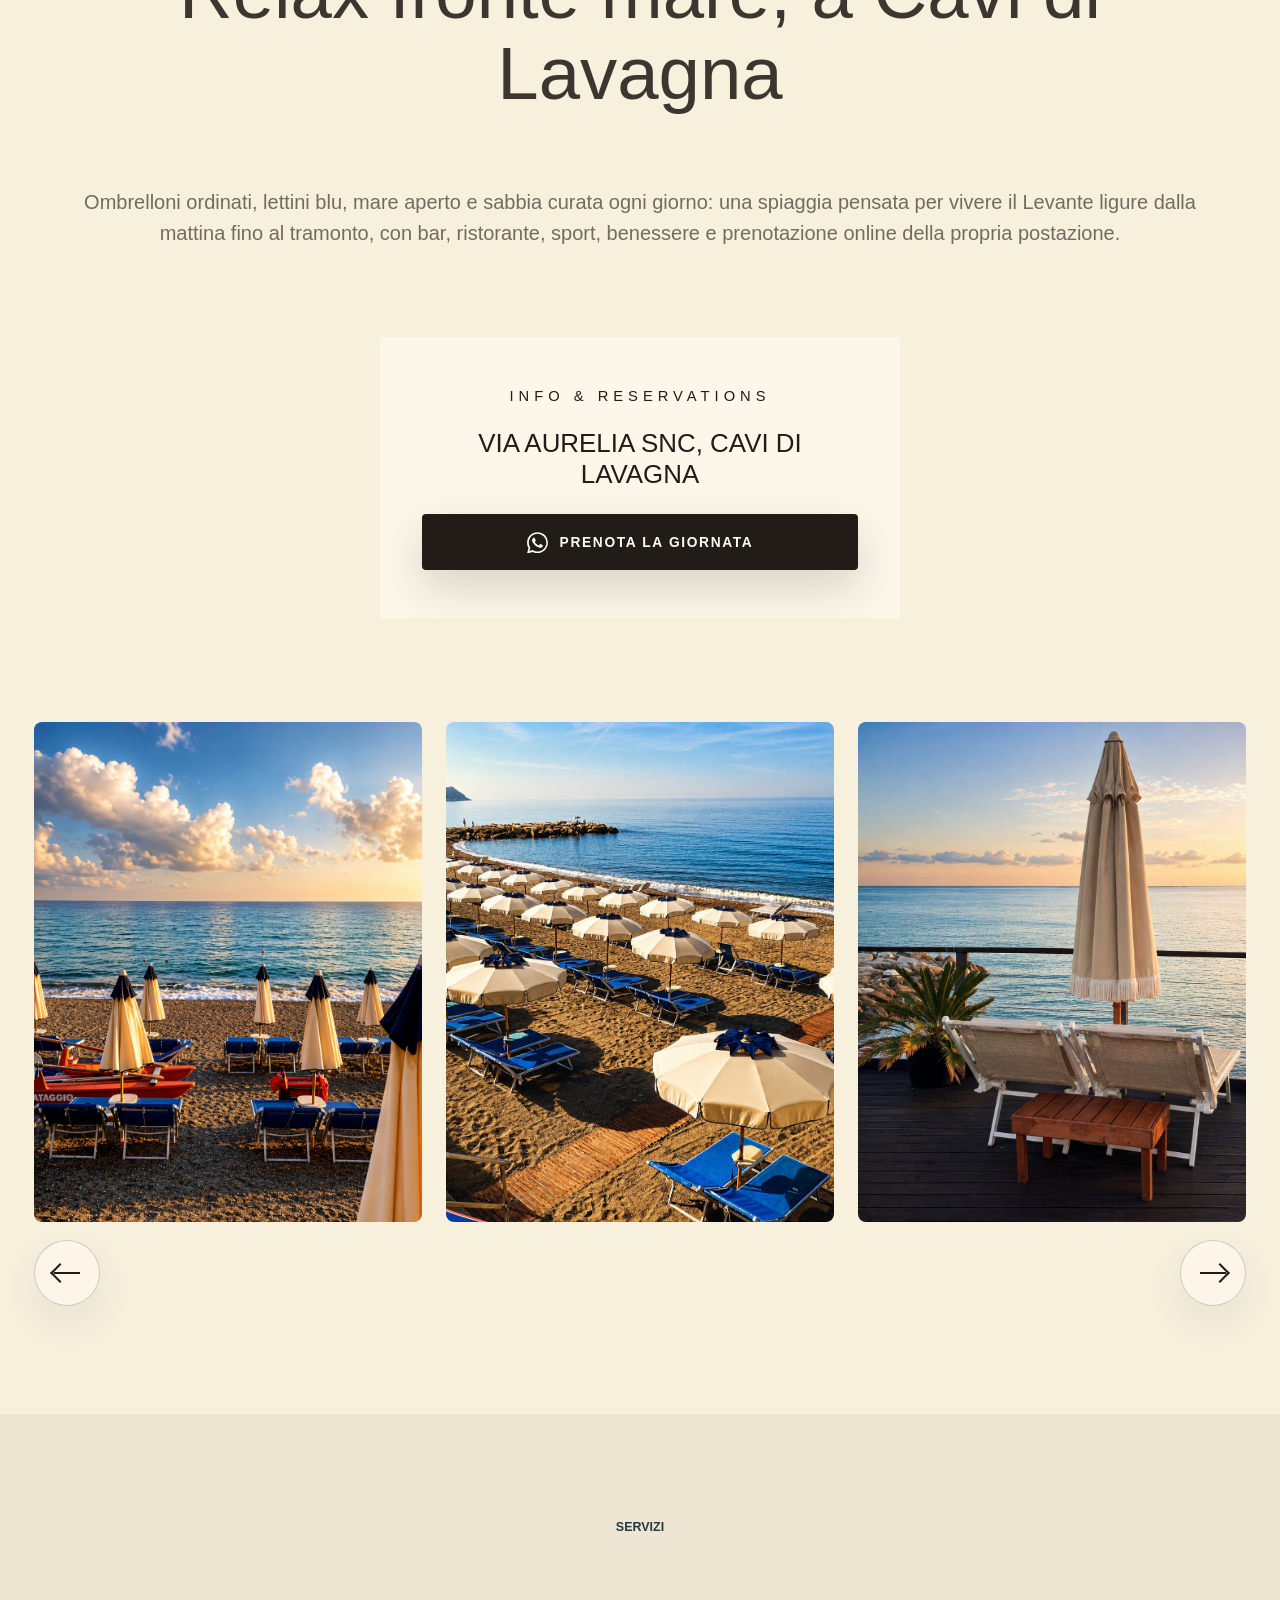
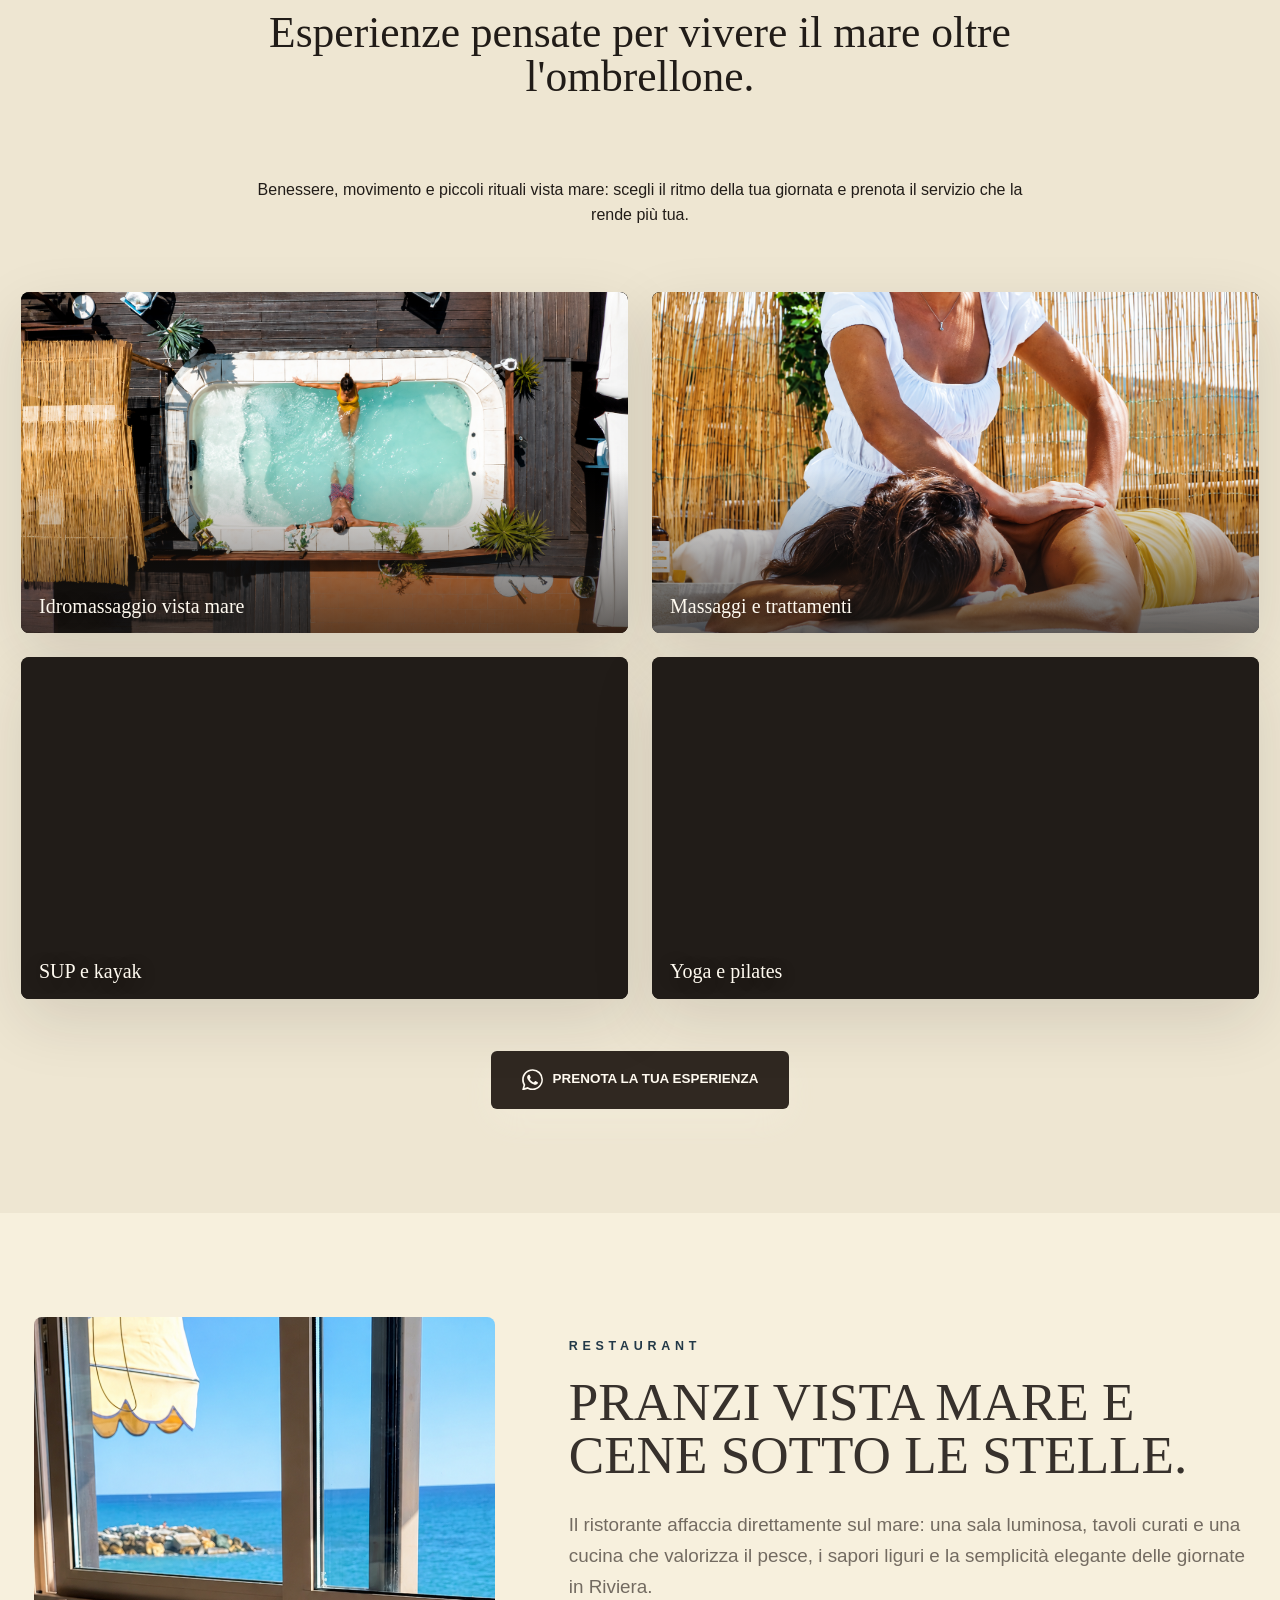
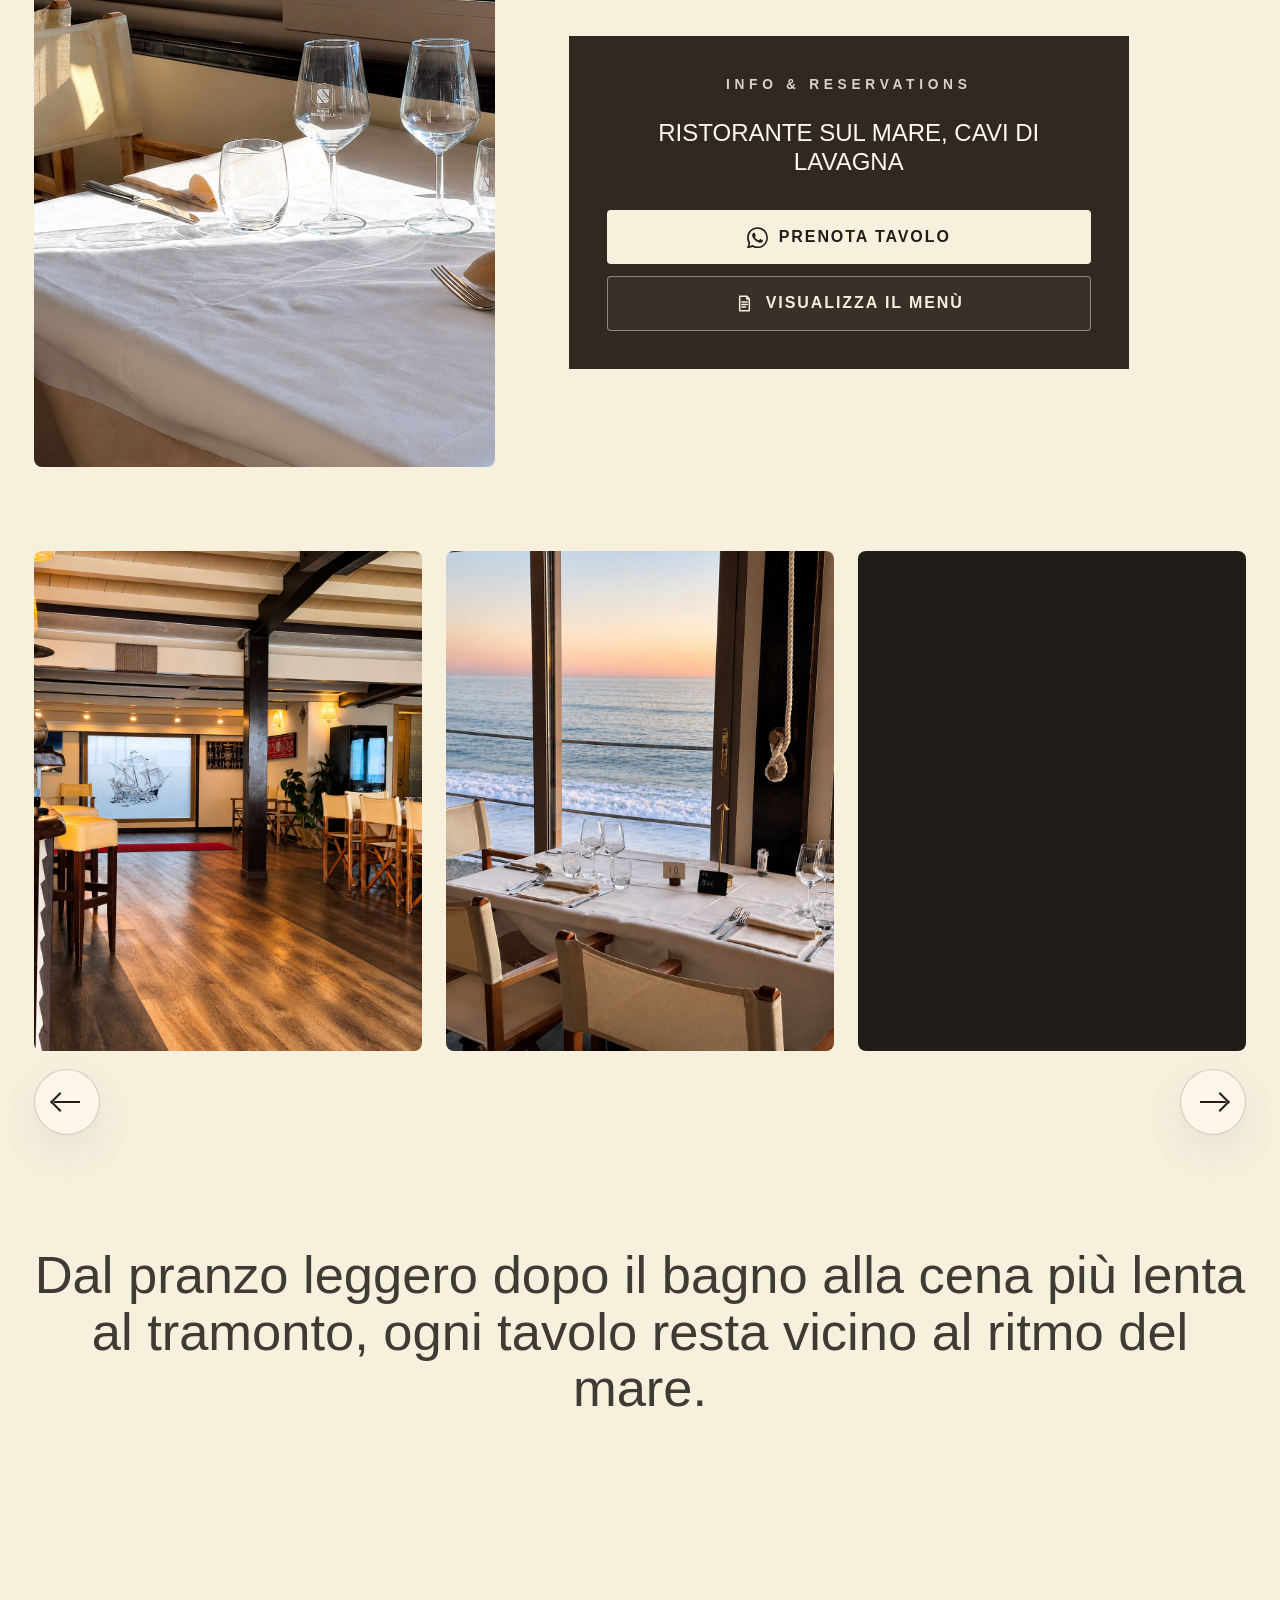
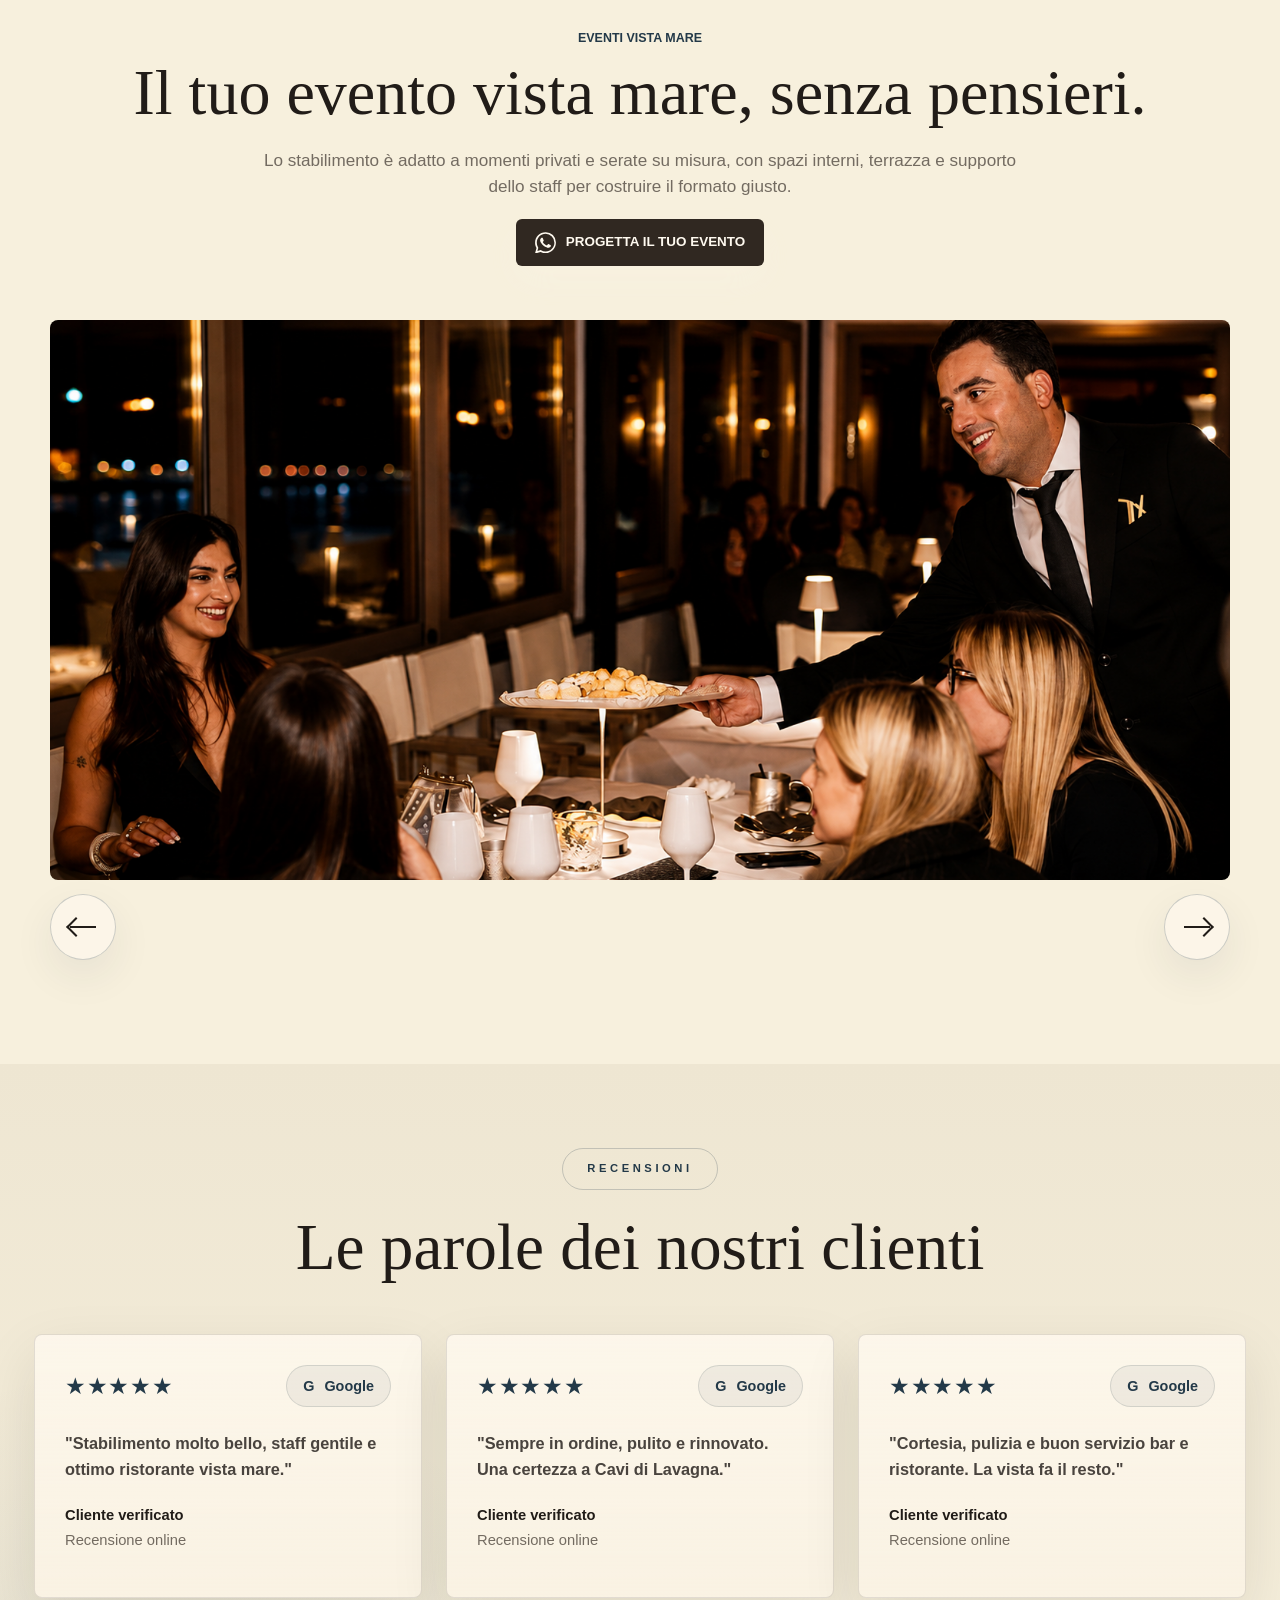
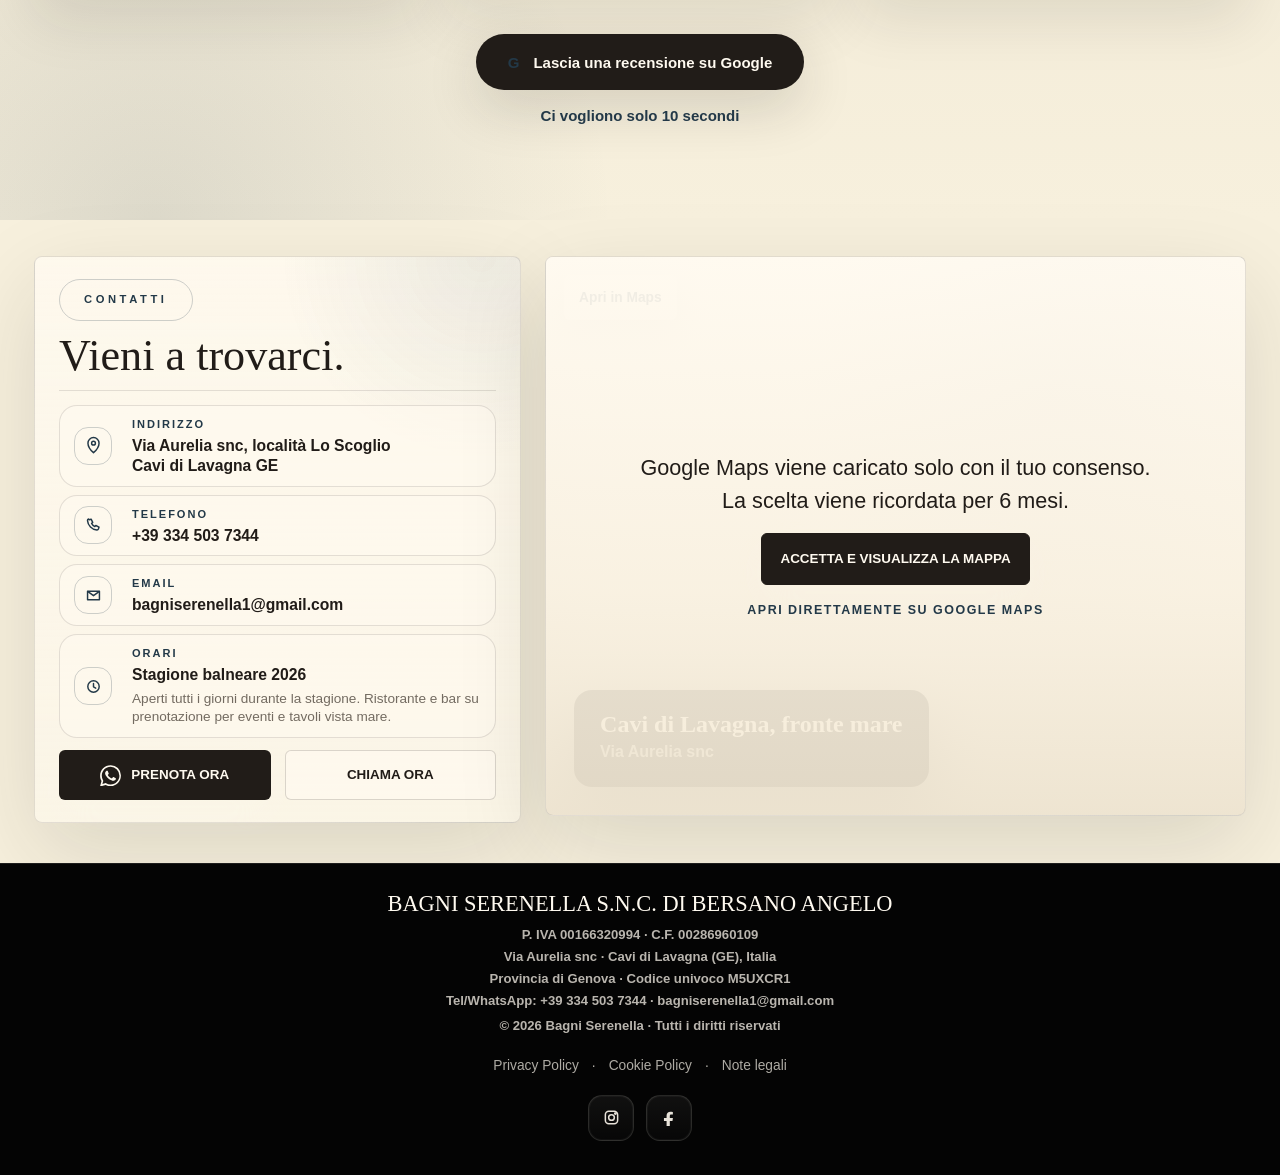
==== commit 63046b19: "Add files via upload" ====
--- a/index.html
+++ b/index.html
@@ -1,8 +1,9 @@
 <!doctype html>
-<html lang="it">
+<html lang="it" class="notranslate" translate="no">
   <head>
     <meta charset="utf-8" />
     <meta name="viewport" content="width=device-width, initial-scale=1" />
+    <meta name="google" content="notranslate" />
     <title>Bagni Serenella | Beach, food e cocktail a Cavi di Lavagna</title>
     <meta
       name="description"
@@ -17,8 +18,22 @@
     <meta property="og:image" content="assets/cover-desktop-opt.jpg" />
     <link rel="preload" as="image" href="assets/cover-mobile-opt.jpg" media="(max-width: 759px)" fetchpriority="high" />
     <link rel="preload" as="image" href="assets/cover-desktop-opt.jpg" media="(min-width: 760px)" fetchpriority="high" />
-    <link rel="stylesheet" href="site.css?v=20260612-premium-cta" />
-    <script defer src="site.js?v=20260612-premium-cta"></script>
+    <link rel="stylesheet" href="site.css?v=20260612-consent-images" />
+    <script defer src="site.js?v=20260612-consent-images"></script>
+    <script>
+      window.__serenellaImageFallback = function (image) {
+        var fallback = image.getAttribute("data-fallback-src");
+        var picture = image.closest ? image.closest("picture") : null;
+        if (!fallback) return;
+        if (picture) {
+          picture.querySelectorAll("source").forEach(function (source) {
+            source.remove();
+          });
+        }
+        image.onerror = null;
+        image.src = fallback;
+      };
+    </script>
     <script type="application/ld+json">
       {
         "@context": "https://schema.org",
@@ -71,7 +86,7 @@
         <a href="#contatti">Contatti</a>
       </nav>
 
-      <div class="header-actions language-switch" aria-label="Seleziona lingua">
+      <div class="header-actions language-switch notranslate" aria-label="Seleziona lingua" translate="no">
         <a class="is-active" href="#it" lang="it" aria-current="true" data-lang-switch="it">IT</a>
         <span aria-hidden="true">/</span>
         <a href="#en" lang="en" data-lang-switch="en">EN</a>
@@ -82,7 +97,7 @@
       <section class="hero" id="top" aria-label="Bagni Serenella">
         <picture class="hero-media">
           <source srcset="assets/cover-desktop-opt.jpg" media="(min-width: 760px)" />
-          <img loading="eager" decoding="async" fetchpriority="high" src="assets/cover-mobile-opt.jpg" alt="Tramonto sui Bagni Serenella a Cavi di Lavagna" />
+          <img loading="eager" decoding="async" fetchpriority="high" src="assets/cover-mobile-opt.jpg" data-fallback-src="assets/cover-mobile.png" onerror="window.__serenellaImageFallback && window.__serenellaImageFallback(this)" alt="Tramonto sui Bagni Serenella a Cavi di Lavagna" />
         </picture>
         <div class="hero-overlay"></div>
 
@@ -115,7 +130,7 @@
 
             <source media="(max-width: 720px)" srcset="assets/beach-section-hero-new-mobile.jpg" />
 
-            <img loading="eager" decoding="async" src="assets/beach-section-hero-new-opt.jpg" alt="Terrazza dei Bagni Serenella affacciata sul mare" />
+            <img loading="eager" decoding="async" src="assets/beach-section-hero-new-opt.jpg" data-fallback-src="assets/beach-section-hero-new.png" onerror="window.__serenellaImageFallback && window.__serenellaImageFallback(this)" alt="Terrazza dei Bagni Serenella affacciata sul mare" />
 
           </picture>
         </figure>
@@ -156,7 +171,7 @@
 
                   <source media="(max-width: 720px)" srcset="assets/beach-twiga-01-mobile.jpg" />
 
-                  <img loading="eager" decoding="async" src="assets/beach-twiga-01-opt.jpg" alt="Lettini e ombrelloni affacciati sul mare al tramonto" />
+                  <img loading="eager" decoding="async" src="assets/beach-twiga-01-opt.jpg" data-fallback-src="assets/beach-twiga-01.png" onerror="window.__serenellaImageFallback && window.__serenellaImageFallback(this)" alt="Lettini e ombrelloni affacciati sul mare al tramonto" />
 
                 </picture>
               </figure>
@@ -165,7 +180,7 @@
 
                   <source media="(max-width: 720px)" srcset="assets/beach-twiga-02-mobile.jpg" />
 
-                  <img loading="eager" decoding="async" src="assets/beach-twiga-02-opt.jpg" alt="Ombrelloni ordinati sulla spiaggia dei Bagni Serenella" />
+                  <img loading="eager" decoding="async" src="assets/beach-twiga-02-opt.jpg" data-fallback-src="assets/beach-twiga-02.png" onerror="window.__serenellaImageFallback && window.__serenellaImageFallback(this)" alt="Ombrelloni ordinati sulla spiaggia dei Bagni Serenella" />
 
                 </picture>
               </figure>
@@ -174,7 +189,7 @@
 
                   <source media="(max-width: 720px)" srcset="assets/beach-carousel-terrace-sunset-mobile.jpg" />
 
-                  <img loading="eager" decoding="async" src="assets/beach-carousel-terrace-sunset-opt.jpg" alt="Lettini e ombrellone sulla terrazza fronte mare al tramonto" />
+                  <img loading="eager" decoding="async" src="assets/beach-carousel-terrace-sunset-opt.jpg" data-fallback-src="assets/beach-carousel-terrace-sunset.png" onerror="window.__serenellaImageFallback && window.__serenellaImageFallback(this)" alt="Lettini e ombrellone sulla terrazza fronte mare al tramonto" />
 
                 </picture>
               </figure>
@@ -183,7 +198,7 @@
 
                   <source media="(max-width: 720px)" srcset="assets/beach-carousel-pergola-flowers-mobile.jpg" />
 
-                  <img loading="eager" decoding="async" src="assets/beach-carousel-pergola-flowers-opt.jpg" alt="Pergolato fiorito e sedute vista mare ai Bagni Serenella" />
+                  <img loading="eager" decoding="async" src="assets/beach-carousel-pergola-flowers-opt.jpg" data-fallback-src="assets/beach-carousel-pergola-flowers.png" onerror="window.__serenellaImageFallback && window.__serenellaImageFallback(this)" alt="Pergolato fiorito e sedute vista mare ai Bagni Serenella" />
 
                 </picture>
               </figure>
@@ -192,7 +207,7 @@
 
                   <source media="(max-width: 720px)" srcset="assets/beach-twiga-04-mobile.jpg" />
 
-                  <img loading="eager" decoding="async" src="assets/beach-twiga-04-opt.jpg" alt="Tavolo sulla terrazza sopra la spiaggia" />
+                  <img loading="eager" decoding="async" src="assets/beach-twiga-04-opt.jpg" data-fallback-src="assets/beach-twiga-04.png" onerror="window.__serenellaImageFallback && window.__serenellaImageFallback(this)" alt="Tavolo sulla terrazza sopra la spiaggia" />
 
                 </picture>
               </figure>
@@ -201,7 +216,7 @@
 
                   <source media="(max-width: 720px)" srcset="assets/beach-carousel-umbrellas-deck-mobile.jpg" />
 
-                  <img loading="eager" decoding="async" src="assets/beach-carousel-umbrellas-deck-opt.jpg" alt="Ombrelloni e lettini sulla terrazza dei Bagni Serenella vista mare" />
+                  <img loading="eager" decoding="async" src="assets/beach-carousel-umbrellas-deck-opt.jpg" data-fallback-src="assets/beach-carousel-umbrellas-deck.png" onerror="window.__serenellaImageFallback && window.__serenellaImageFallback(this)" alt="Ombrelloni e lettini sulla terrazza dei Bagni Serenella vista mare" />
 
                 </picture>
               </figure>
@@ -210,7 +225,7 @@
 
                   <source media="(max-width: 720px)" srcset="assets/beach-twiga-03-mobile.jpg" />
 
-                  <img loading="eager" decoding="async" src="assets/beach-twiga-03-opt.jpg" alt="Idromassaggio e area benessere vista mare" />
+                  <img loading="eager" decoding="async" src="assets/beach-twiga-03-opt.jpg" data-fallback-src="assets/beach-twiga-03.png" onerror="window.__serenellaImageFallback && window.__serenellaImageFallback(this)" alt="Idromassaggio e area benessere vista mare" />
 
                 </picture>
               </figure>
@@ -219,7 +234,7 @@
 
                   <source media="(max-width: 720px)" srcset="assets/beach-twiga-05-new-mobile.jpg" />
 
-                  <img loading="eager" decoding="async" src="assets/beach-twiga-05-new-opt.jpg" alt="Spiaggia dei Bagni Serenella al tramonto con lettini e ombrelloni" />
+                  <img loading="eager" decoding="async" src="assets/beach-twiga-05-new-opt.jpg" data-fallback-src="assets/beach-twiga-05-new.png" onerror="window.__serenellaImageFallback && window.__serenellaImageFallback(this)" alt="Spiaggia dei Bagni Serenella al tramonto con lettini e ombrelloni" />
 
                 </picture>
               </figure>
@@ -228,7 +243,7 @@
 
                   <source media="(max-width: 720px)" srcset="assets/beach-twiga-06-mobile.jpg" />
 
-                  <img loading="eager" decoding="async" src="assets/beach-twiga-06-opt.jpg" alt="Acqua limpida e scogli davanti a Cavi di Lavagna" />
+                  <img loading="eager" decoding="async" src="assets/beach-twiga-06-opt.jpg" data-fallback-src="assets/beach-twiga-06.png" onerror="window.__serenellaImageFallback && window.__serenellaImageFallback(this)" alt="Acqua limpida e scogli davanti a Cavi di Lavagna" />
 
                 </picture>
               </figure>
@@ -259,7 +274,7 @@
 
                 <source media="(max-width: 720px)" srcset="assets/service-idromassaggio-mobile.jpg" />
 
-                <img loading="eager" decoding="async" src="assets/service-idromassaggio-opt.jpg" alt="Idromassaggio panoramico ai Bagni Serenella" />
+                <img loading="eager" decoding="async" src="assets/service-idromassaggio-opt.jpg" data-fallback-src="assets/service-idromassaggio.png" onerror="window.__serenellaImageFallback && window.__serenellaImageFallback(this)" alt="Idromassaggio panoramico ai Bagni Serenella" />
 
               </picture>
             </figure>
@@ -271,7 +286,7 @@
 
                 <source media="(max-width: 720px)" srcset="assets/service-massaggi-mobile.jpg" />
 
-                <img loading="eager" decoding="async" src="assets/service-massaggi-opt.jpg" alt="Massaggio rilassante nell'area benessere dei Bagni Serenella" />
+                <img loading="eager" decoding="async" src="assets/service-massaggi-opt.jpg" data-fallback-src="assets/service-massaggi.png" onerror="window.__serenellaImageFallback && window.__serenellaImageFallback(this)" alt="Massaggio rilassante nell'area benessere dei Bagni Serenella" />
 
               </picture>
             </figure>
@@ -283,7 +298,7 @@
 
                 <source media="(max-width: 720px)" srcset="assets/service-sup-mobile.jpg" />
 
-                <img loading="eager" decoding="async" src="assets/service-sup-opt.jpg" alt="SUP davanti alla costa ligure" />
+                <img loading="eager" decoding="async" src="assets/service-sup-opt.jpg" data-fallback-src="assets/service-sup.png" onerror="window.__serenellaImageFallback && window.__serenellaImageFallback(this)" alt="SUP davanti alla costa ligure" />
 
               </picture>
             </figure>
@@ -295,7 +310,7 @@
 
                 <source media="(max-width: 720px)" srcset="assets/service-yoga-mobile.jpg" />
 
-                <img loading="eager" decoding="async" src="assets/service-yoga-opt.jpg" alt="Lezione di yoga sulla spiaggia al tramonto" />
+                <img loading="eager" decoding="async" src="assets/service-yoga-opt.jpg" data-fallback-src="assets/service-yoga.png" onerror="window.__serenellaImageFallback && window.__serenellaImageFallback(this)" alt="Lezione di yoga sulla spiaggia al tramonto" />
 
               </picture>
             </figure>
@@ -320,7 +335,7 @@
 
               <source media="(max-width: 720px)" srcset="assets/restaurant-new-01-mobile.jpg" />
 
-              <img loading="eager" decoding="async" src="assets/restaurant-new-01-opt.jpg" alt="Tavolo apparecchiato con vista mare al ristorante Bagni Serenella" />
+              <img loading="eager" decoding="async" src="assets/restaurant-new-01-opt.jpg" data-fallback-src="assets/restaurant-new-01.png" onerror="window.__serenellaImageFallback && window.__serenellaImageFallback(this)" alt="Tavolo apparecchiato con vista mare al ristorante Bagni Serenella" />
 
             </picture>
           </figure>
@@ -368,7 +383,7 @@
 
                   <source media="(max-width: 720px)" srcset="assets/restaurant-carousel-jun8-01-mobile.jpg" />
 
-                  <img loading="eager" decoding="async" src="assets/restaurant-carousel-jun8-01-opt.jpg" alt="Interno del ristorante Bagni Serenella con pavimento in legno e dettagli nautici" />
+                  <img loading="eager" decoding="async" src="assets/restaurant-carousel-jun8-01-opt.jpg" data-fallback-src="assets/restaurant-carousel-jun8-01.png" onerror="window.__serenellaImageFallback && window.__serenellaImageFallback(this)" alt="Interno del ristorante Bagni Serenella con pavimento in legno e dettagli nautici" />
 
                 </picture>
               </figure>
@@ -377,7 +392,7 @@
 
                   <source media="(max-width: 720px)" srcset="assets/restaurant-carousel-jun8-03-mobile.jpg" />
 
-                  <img loading="eager" decoding="async" src="assets/restaurant-carousel-jun8-03-opt.jpg" alt="Tavolo al tramonto con vista mare dal ristorante Bagni Serenella" />
+                  <img loading="eager" decoding="async" src="assets/restaurant-carousel-jun8-03-opt.jpg" data-fallback-src="assets/restaurant-carousel-jun8-03.png" onerror="window.__serenellaImageFallback && window.__serenellaImageFallback(this)" alt="Tavolo al tramonto con vista mare dal ristorante Bagni Serenella" />
 
                 </picture>
               </figure>
@@ -386,7 +401,7 @@
 
                   <source media="(max-width: 720px)" srcset="assets/restaurant-carousel-jun8-04-mobile.jpg" />
 
-                  <img loading="eager" decoding="async" src="assets/restaurant-carousel-jun8-04-opt.jpg" alt="Sala del ristorante Bagni Serenella illuminata dal tramonto con tavoli vista mare" />
+                  <img loading="eager" decoding="async" src="assets/restaurant-carousel-jun8-04-opt.jpg" data-fallback-src="assets/restaurant-carousel-jun8-04.png" onerror="window.__serenellaImageFallback && window.__serenellaImageFallback(this)" alt="Sala del ristorante Bagni Serenella illuminata dal tramonto con tavoli vista mare" />
 
                 </picture>
               </figure>
@@ -395,7 +410,7 @@
 
                   <source media="(max-width: 720px)" srcset="assets/restaurant-carousel-01-new-mobile.jpg" />
 
-                  <img loading="eager" decoding="async" src="assets/restaurant-carousel-01-new-opt.jpg" alt="Sala ristorante Bagni Serenella con tavoli vista mare" />
+                  <img loading="eager" decoding="async" src="assets/restaurant-carousel-01-new-opt.jpg" data-fallback-src="assets/restaurant-carousel-01-new.png" onerror="window.__serenellaImageFallback && window.__serenellaImageFallback(this)" alt="Sala ristorante Bagni Serenella con tavoli vista mare" />
 
                 </picture>
               </figure>
@@ -404,7 +419,7 @@
 
                   <source media="(max-width: 720px)" srcset="assets/restaurant-carousel-jun8-02-mobile.jpg" />
 
-                  <img loading="eager" decoding="async" src="assets/restaurant-carousel-jun8-02-opt.jpg" alt="Tavolo apparecchiato vicino alle finestre con vista mare" />
+                  <img loading="eager" decoding="async" src="assets/restaurant-carousel-jun8-02-opt.jpg" data-fallback-src="assets/restaurant-carousel-jun8-02.png" onerror="window.__serenellaImageFallback && window.__serenellaImageFallback(this)" alt="Tavolo apparecchiato vicino alle finestre con vista mare" />
 
                 </picture>
               </figure>
@@ -413,7 +428,7 @@
 
                   <source media="(max-width: 720px)" srcset="assets/restaurant-new-05-mobile.jpg" />
 
-                  <img loading="eager" decoding="async" src="assets/restaurant-new-05-opt.jpg" alt="Ingresso e vetrate del ristorante affacciate sul mare" />
+                  <img loading="eager" decoding="async" src="assets/restaurant-new-05-opt.jpg" data-fallback-src="assets/restaurant-new-05.png" onerror="window.__serenellaImageFallback && window.__serenellaImageFallback(this)" alt="Ingresso e vetrate del ristorante affacciate sul mare" />
 
                 </picture>
               </figure>
@@ -422,7 +437,7 @@
 
                   <source media="(max-width: 720px)" srcset="assets/restaurant-food-jun10-01-mobile.jpg" />
 
-                  <img loading="eager" decoding="async" src="assets/restaurant-food-jun10-01-opt.jpg" alt="Spaghetti alle vongole serviti su tavolo bianco vista mare" />
+                  <img loading="eager" decoding="async" src="assets/restaurant-food-jun10-01-opt.jpg" data-fallback-src="assets/restaurant-food-jun10-01.png" onerror="window.__serenellaImageFallback && window.__serenellaImageFallback(this)" alt="Spaghetti alle vongole serviti su tavolo bianco vista mare" />
 
                 </picture>
               </figure>
@@ -431,7 +446,34 @@
 
                   <source media="(max-width: 720px)" srcset="assets/restaurant-food-jun10-02-mobile.jpg" />
 
-                  <img loading="eager" decoding="async" src="assets/restaurant-food-jun10-02-opt.jpg" alt="Pasta al pomodoro e pesce servita su piatto azzurro" />
+                  <img loading="eager" decoding="async" src="assets/restaurant-food-jun10-02-opt.jpg" data-fallback-src="assets/restaurant-food-jun10-02.png" onerror="window.__serenellaImageFallback && window.__serenellaImageFallback(this)" alt="Pasta al pomodoro e pesce servita su piatto azzurro" />
+
+                </picture>
+              </figure>
+              <figure class="restaurant-card" data-carousel-card>
+                <picture>
+
+                  <source media="(max-width: 720px)" srcset="assets/restaurant-food-jun12-01-mobile.jpg" />
+
+                  <img loading="eager" decoding="async" src="assets/restaurant-food-jun12-01-opt.jpg" alt="Fritto di mare servito su tavolo bianco al ristorante Bagni Serenella" />
+
+                </picture>
+              </figure>
+              <figure class="restaurant-card" data-carousel-card>
+                <picture>
+
+                  <source media="(max-width: 720px)" srcset="assets/restaurant-food-jun12-02-mobile.jpg" />
+
+                  <img loading="eager" decoding="async" src="assets/restaurant-food-jun12-02-opt.jpg" alt="Insalata fresca con cialda croccante servita vista mare" />
+
+                </picture>
+              </figure>
+              <figure class="restaurant-card" data-carousel-card>
+                <picture>
+
+                  <source media="(max-width: 720px)" srcset="assets/restaurant-food-jun12-03-mobile.jpg" />
+
+                  <img loading="eager" decoding="async" src="assets/restaurant-food-jun12-03-opt.jpg" alt="Linguine ai sapori di mare su piatto azzurro" />
 
                 </picture>
               </figure>
@@ -480,7 +522,7 @@
 
                   <source media="(max-width: 720px)" srcset="assets/event-carousel-jun8-01-mobile.jpg" />
 
-                  <img loading="eager" decoding="async" src="assets/event-carousel-jun8-01-opt.jpg" alt="Servizio elegante durante un evento serale vista mare" />
+                  <img loading="eager" decoding="async" src="assets/event-carousel-jun8-01-opt.jpg" data-fallback-src="assets/event-carousel-jun8-01.png" onerror="window.__serenellaImageFallback && window.__serenellaImageFallback(this)" alt="Servizio elegante durante un evento serale vista mare" />
 
                 </picture>
               </figure>
@@ -489,7 +531,7 @@
 
                   <source media="(max-width: 720px)" srcset="assets/event-carousel-jun8-03-mobile.jpg" />
 
-                  <img loading="eager" decoding="async" src="assets/event-carousel-jun8-03-opt.jpg" alt="Sala ristorante allestita per una serata privata elegante" />
+                  <img loading="eager" decoding="async" src="assets/event-carousel-jun8-03-opt.jpg" data-fallback-src="assets/event-carousel-jun8-03.png" onerror="window.__serenellaImageFallback && window.__serenellaImageFallback(this)" alt="Sala ristorante allestita per una serata privata elegante" />
 
                 </picture>
               </figure>
@@ -498,7 +540,7 @@
 
                   <source media="(max-width: 720px)" srcset="assets/event-carousel-jun8-04-mobile.jpg" />
 
-                  <img loading="eager" decoding="async" src="assets/event-carousel-jun8-04-opt.jpg" alt="Tavolata lunga apparecchiata per evento serale" />
+                  <img loading="eager" decoding="async" src="assets/event-carousel-jun8-04-opt.jpg" data-fallback-src="assets/event-carousel-jun8-04.png" onerror="window.__serenellaImageFallback && window.__serenellaImageFallback(this)" alt="Tavolata lunga apparecchiata per evento serale" />
 
                 </picture>
               </figure>
@@ -507,7 +549,7 @@
 
                   <source media="(max-width: 720px)" srcset="assets/event-carousel-jun8-05-mobile.jpg" />
 
-                  <img loading="eager" decoding="async" src="assets/event-carousel-jun8-05-opt.jpg" alt="Tavoli con fiori e vista mare per evento al tramonto" />
+                  <img loading="eager" decoding="async" src="assets/event-carousel-jun8-05-opt.jpg" data-fallback-src="assets/event-carousel-jun8-05.png" onerror="window.__serenellaImageFallback && window.__serenellaImageFallback(this)" alt="Tavoli con fiori e vista mare per evento al tramonto" />
 
                 </picture>
               </figure>
@@ -516,7 +558,7 @@
 
                   <source media="(max-width: 720px)" srcset="assets/event-carousel-jun8-02-mobile.jpg" />
 
-                  <img loading="eager" decoding="async" src="assets/event-carousel-jun8-02-opt.jpg" alt="Mise en place elegante con decorazione rossa e vista mare" />
+                  <img loading="eager" decoding="async" src="assets/event-carousel-jun8-02-opt.jpg" data-fallback-src="assets/event-carousel-jun8-02.png" onerror="window.__serenellaImageFallback && window.__serenellaImageFallback(this)" alt="Mise en place elegante con decorazione rossa e vista mare" />
 
                 </picture>
               </figure>
@@ -525,7 +567,7 @@
 
                   <source media="(max-width: 720px)" srcset="assets/event-new-01-mobile.jpg" />
 
-                  <img loading="eager" decoding="async" src="assets/event-new-01-opt.jpg" alt="Sala ristorante allestita per eventi serali vista mare" />
+                  <img loading="eager" decoding="async" src="assets/event-new-01-opt.jpg" data-fallback-src="assets/event-new-01.png" onerror="window.__serenellaImageFallback && window.__serenellaImageFallback(this)" alt="Sala ristorante allestita per eventi serali vista mare" />
 
                 </picture>
               </figure>
@@ -577,6 +619,7 @@
               </figcaption>
             </figure>
           </div>
+          <p class="review-swipe-hint" aria-hidden="true">Scorri con il dito per leggere le recensioni</p>
           <a
             class="review-cta"
             href="https://www.google.com/search?sca_esv=e4967f2aa746cbdf&amp;rlz=1C5CHFA_enIT984IT984&amp;sxsrf=ANbL-n7ASActNcXl7YQt55Fu-qMumJpyPw:1779347546675&amp;si=AL3DRZHrmvnFAVQPOO2Bzhf8AX9KZZ6raUI_dT7DG_z0kV2_x_y2ppG8yhsEoyc7vaivwfjuCLT_0pHL6knGpGnyeeX6-L3JJmLtvPWi_tMAQadqa6Xs3kZn578pLXKhj7PCdi4Ql5JyI8PPinu9yuUVNfgBISyJgQ%3D%3D&amp;q=Bagni+Serenella+Recensioni&amp;sa=X&amp;ved=2ahUKEwiZhc6T6smUAxXMiP0HHZ8EE_8Q0bkNegQIRxAH&amp;biw=1440&amp;bih=812&amp;dpr=2"
@@ -660,10 +703,24 @@
             <iframe
               class="map-embed"
               title="Mappa Bagni Serenella a Cavi di Lavagna"
-              src="https://www.google.com/maps?q=Bagni%20Serenella%20Via%20Aurelia%20snc%20Cavi%20di%20Lavagna&amp;output=embed"
-              loading="lazy"
+              data-src="https://www.google.com/maps?q=Bagni%20Serenella%20Via%20Aurelia%20snc%20Cavi%20di%20Lavagna&amp;output=embed"
+              loading="eager"
               referrerpolicy="no-referrer-when-downgrade"
+              data-map-iframe
             ></iframe>
+            <div class="map-consent" data-map-consent>
+              <p>
+                Google Maps viene caricato solo con il tuo consenso. La scelta viene ricordata per 6 mesi.
+              </p>
+              <button class="button button-primary" type="button" data-map-accept>Accetta e visualizza la mappa</button>
+              <a
+                href="https://www.google.com/maps/search/?api=1&amp;query=Bagni%20Serenella%20Via%20Aurelia%20snc%20Cavi%20di%20Lavagna"
+                target="_blank"
+                rel="noopener"
+              >
+                Apri direttamente su Google Maps
+              </a>
+            </div>
             <a
               class="map-hit"
               href="https://www.google.com/maps/search/?api=1&amp;query=Bagni%20Serenella%20Via%20Aurelia%20snc%20Cavi%20di%20Lavagna"
@@ -726,6 +783,13 @@
             Note
             <textarea name="notes" rows="3"></textarea>
           </label>
+          <label class="privacy-consent">
+            <input name="privacyConsent" type="checkbox" required />
+            <span class="privacy-consent-copy">
+              Dichiaro di aver letto l'informativa privacy e di aver compreso che la richiesta verrà inviata tramite WhatsApp solo su mia azione volontaria.
+              <a href="privacy-policy.html" target="_blank" rel="noopener">Privacy Policy</a>
+            </span>
+          </label>
           <button class="button button-primary" type="submit">Invia richiesta su WhatsApp</button>
         </form>
       </div>
@@ -771,6 +835,13 @@
             Note
             <textarea name="notes" rows="3"></textarea>
           </label>
+          <label class="privacy-consent">
+            <input name="privacyConsent" type="checkbox" required />
+            <span class="privacy-consent-copy">
+              Dichiaro di aver letto l'informativa privacy e di aver compreso che la richiesta verrà inviata tramite WhatsApp solo su mia azione volontaria.
+              <a href="privacy-policy.html" target="_blank" rel="noopener">Privacy Policy</a>
+            </span>
+          </label>
           <button class="button button-primary" type="submit">Invia richiesta su WhatsApp</button>
         </form>
       </div>
@@ -817,6 +888,13 @@
           <label>
             Note
             <textarea name="notes" rows="3"></textarea>
+          </label>
+          <label class="privacy-consent">
+            <input name="privacyConsent" type="checkbox" required />
+            <span class="privacy-consent-copy">
+              Dichiaro di aver letto l'informativa privacy e di aver compreso che la richiesta verrà inviata tramite WhatsApp solo su mia azione volontaria.
+              <a href="privacy-policy.html" target="_blank" rel="noopener">Privacy Policy</a>
+            </span>
           </label>
           <button class="button button-primary" type="submit">Invia richiesta su WhatsApp</button>
         </form>
@@ -867,6 +945,13 @@
           <label>
             Desideri e note
             <textarea name="notes" rows="3" placeholder="Raccontaci cosa hai in mente"></textarea>
+          </label>
+          <label class="privacy-consent">
+            <input name="privacyConsent" type="checkbox" required />
+            <span class="privacy-consent-copy">
+              Dichiaro di aver letto l'informativa privacy e di aver compreso che la richiesta verrà inviata tramite WhatsApp solo su mia azione volontaria.
+              <a href="privacy-policy.html" target="_blank" rel="noopener">Privacy Policy</a>
+            </span>
           </label>
           <button class="button button-primary" type="submit">Invia richiesta su WhatsApp</button>
         </form>
--- a/site.css
+++ b/site.css
@@ -1142,6 +1142,10 @@
   text-align: left;
 }
 
+.review-swipe-hint {
+  display: none;
+}
+
 .review-card {
   min-height: 264px;
   margin: 0;
@@ -1364,6 +1368,49 @@
   height: 100%;
   border: 0;
   filter: saturate(0.9) contrast(0.96);
+}
+
+.map-consent {
+  position: absolute;
+  inset: 0;
+  z-index: 4;
+  display: grid;
+  align-content: center;
+  justify-items: center;
+  gap: 16px;
+  padding: 34px;
+  background:
+    linear-gradient(180deg, rgba(255, 250, 240, 0.94), rgba(244, 234, 214, 0.9)),
+    radial-gradient(circle at 72% 24%, rgba(35, 57, 72, 0.12), transparent 38%);
+  color: var(--ink);
+  text-align: center;
+}
+
+.map-consent[hidden] {
+  display: none;
+}
+
+.map-consent p {
+  max-width: 520px;
+  margin: 0;
+  color: var(--ink);
+  font-size: clamp(1rem, 1.8vw, 1.35rem);
+  line-height: 1.55;
+}
+
+.map-consent .button {
+  min-height: 52px;
+  border-color: var(--ink);
+  background: var(--ink);
+  color: var(--white);
+}
+
+.map-consent a {
+  color: var(--sea);
+  font-size: 0.78rem;
+  font-weight: 900;
+  letter-spacing: 0.12em;
+  text-transform: uppercase;
 }
 
 .map-hit {
@@ -2015,6 +2062,37 @@
   accent-color: #302821;
 }
 
+.privacy-consent {
+  display: flex !important;
+  align-items: flex-start;
+  gap: 12px !important;
+  border: 1px solid rgba(33, 28, 24, 0.14);
+  border-radius: 10px;
+  padding: 14px;
+  background: rgba(255, 250, 240, 0.62);
+  color: rgba(33, 28, 24, 0.82) !important;
+  font-size: 0.86rem !important;
+  font-weight: 650 !important;
+  letter-spacing: 0 !important;
+  line-height: 1.45;
+  text-transform: none !important;
+}
+
+.privacy-consent input {
+  flex: 0 0 20px;
+  width: 20px;
+  min-height: 20px;
+  margin-top: 1px;
+  accent-color: #302821;
+}
+
+.privacy-consent a {
+  color: var(--sea);
+  font-weight: 850;
+  text-decoration: underline;
+  text-underline-offset: 3px;
+}
+
 .booking-form .button {
   min-height: 58px;
   margin-top: 8px;
@@ -2422,12 +2500,33 @@
   }
 
   .review-card {
-    flex: 0 0 100%;
+    flex: 0 0 92%;
     scroll-snap-align: center;
     min-height: 0;
     border-radius: var(--radius);
     padding: 22px;
     box-shadow: 0 18px 44px rgba(33, 28, 24, 0.08);
+  }
+
+  .review-swipe-hint {
+    display: flex;
+    align-items: center;
+    justify-content: center;
+    gap: 10px;
+    margin: 16px 0 0;
+    color: var(--sea);
+    font-size: 0.72rem;
+    font-weight: 900;
+    letter-spacing: 0.15em;
+    text-transform: uppercase;
+  }
+
+  .review-swipe-hint::after {
+    content: "";
+    width: 42px;
+    height: 1px;
+    background: currentColor;
+    box-shadow: 12px 0 0 currentColor;
   }
 
   .review-card-top {
@@ -2562,6 +2661,27 @@
 
   .map-label span {
     font-size: 0.86rem;
+  }
+
+  .map-consent {
+    padding: 24px;
+  }
+
+  .map-consent p {
+    max-width: 310px;
+    font-size: 0.95rem;
+    line-height: 1.45;
+  }
+
+  .map-consent .button {
+    width: 100%;
+    max-width: 310px;
+    font-size: 0.82rem;
+    letter-spacing: 0.08em;
+  }
+
+  .map-consent a {
+    font-size: 0.68rem;
   }
 
   .site-footer {
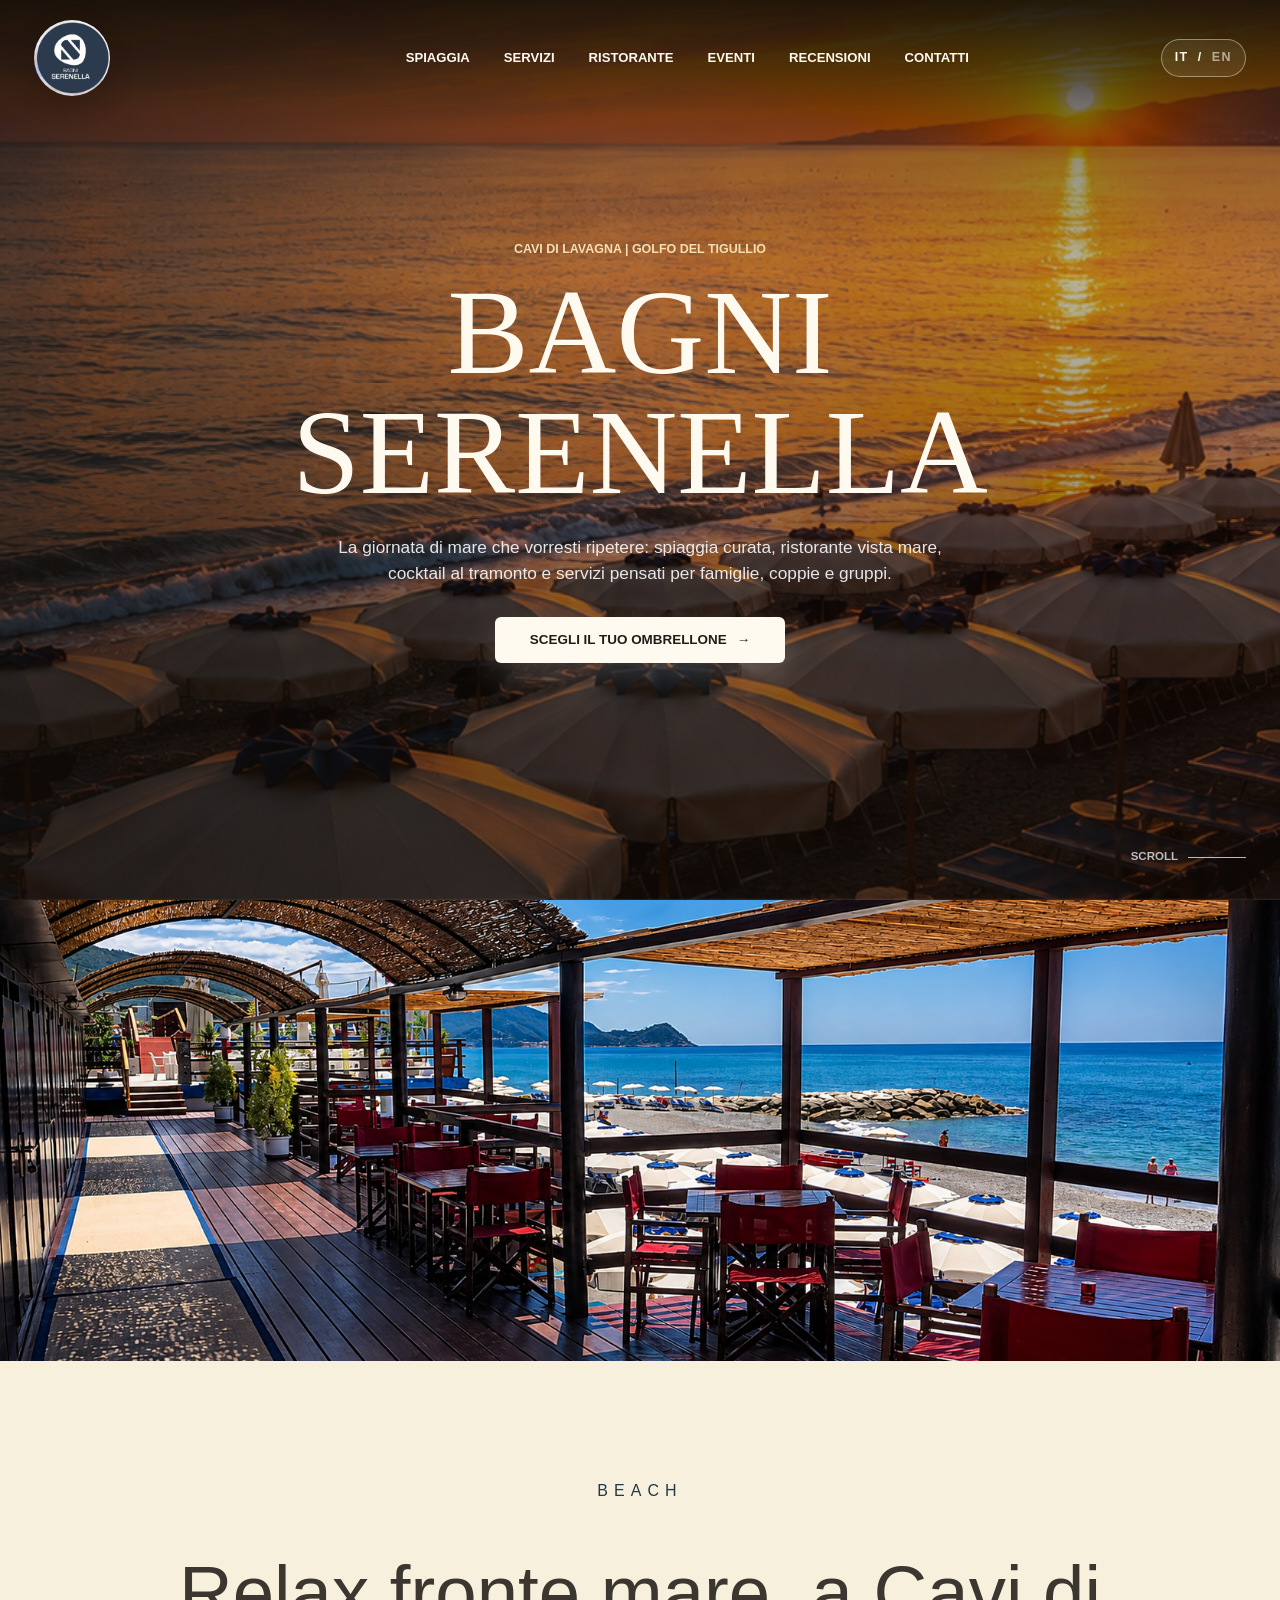
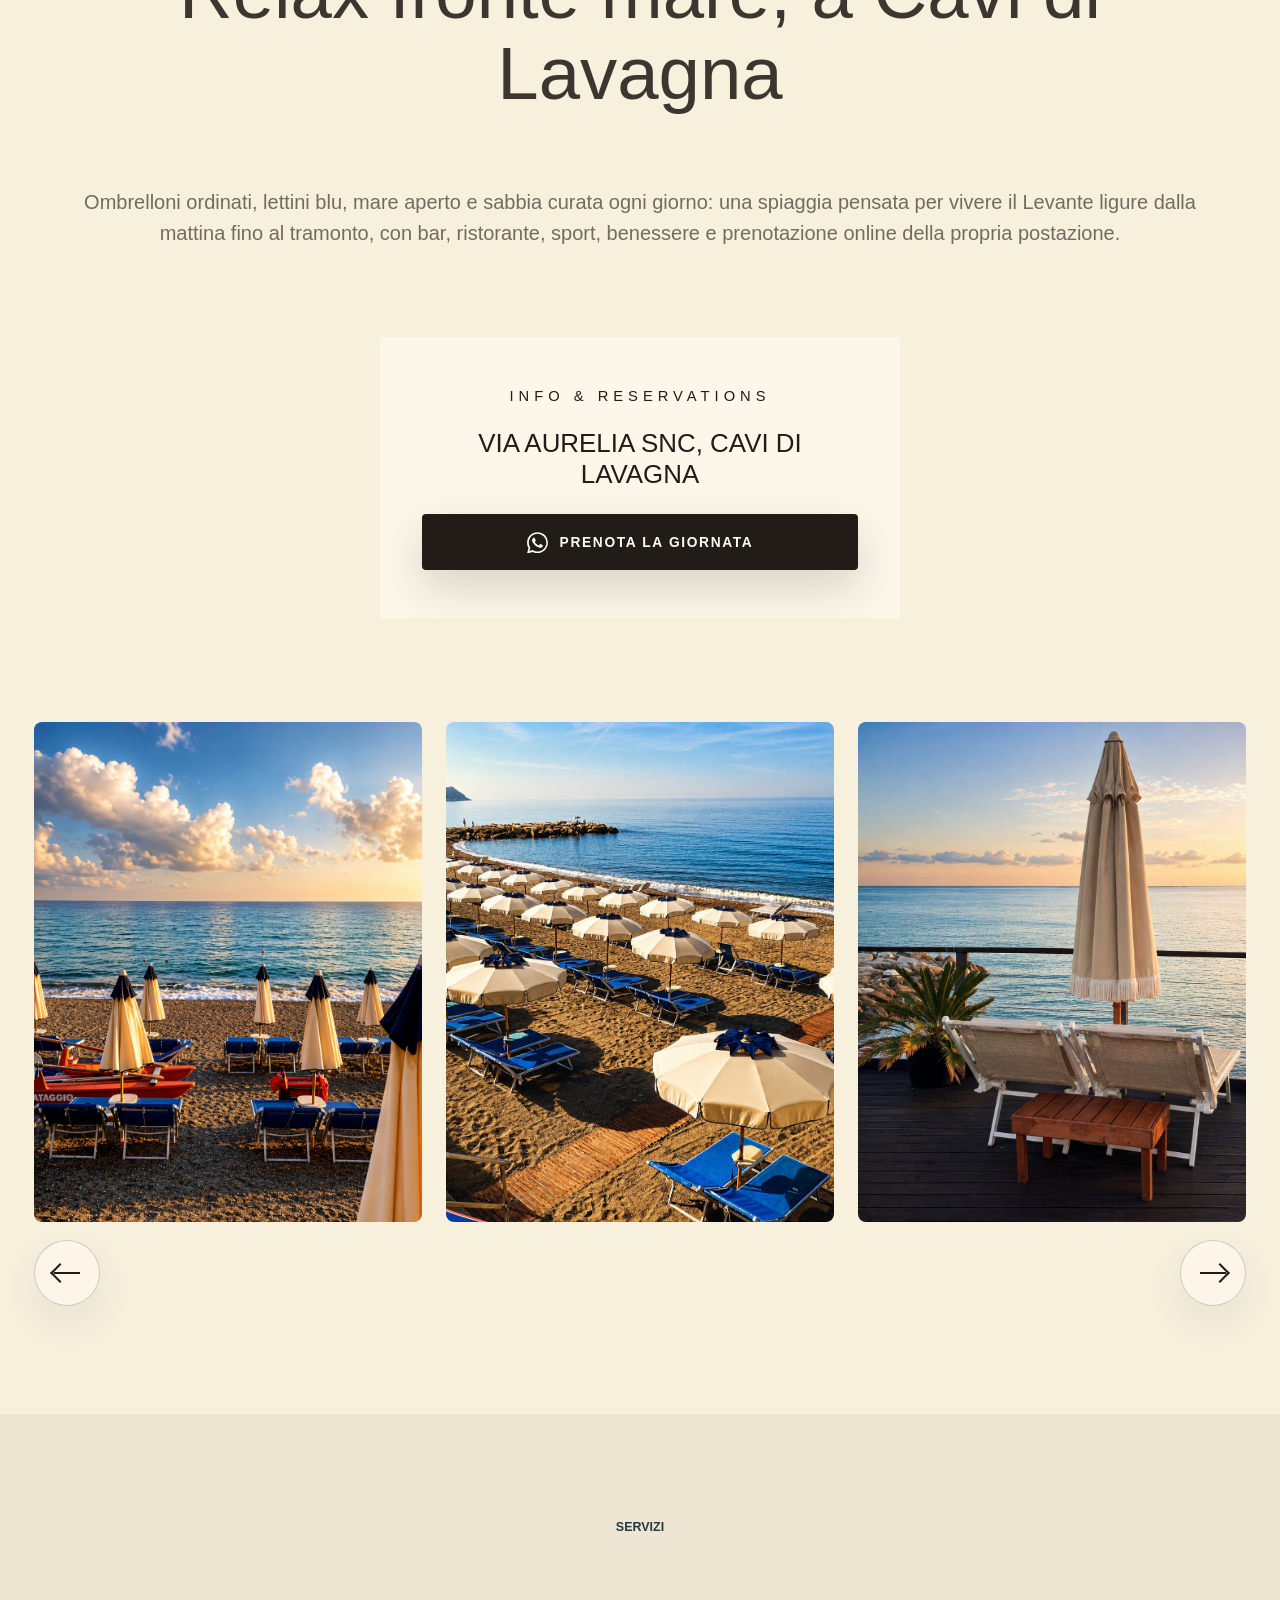
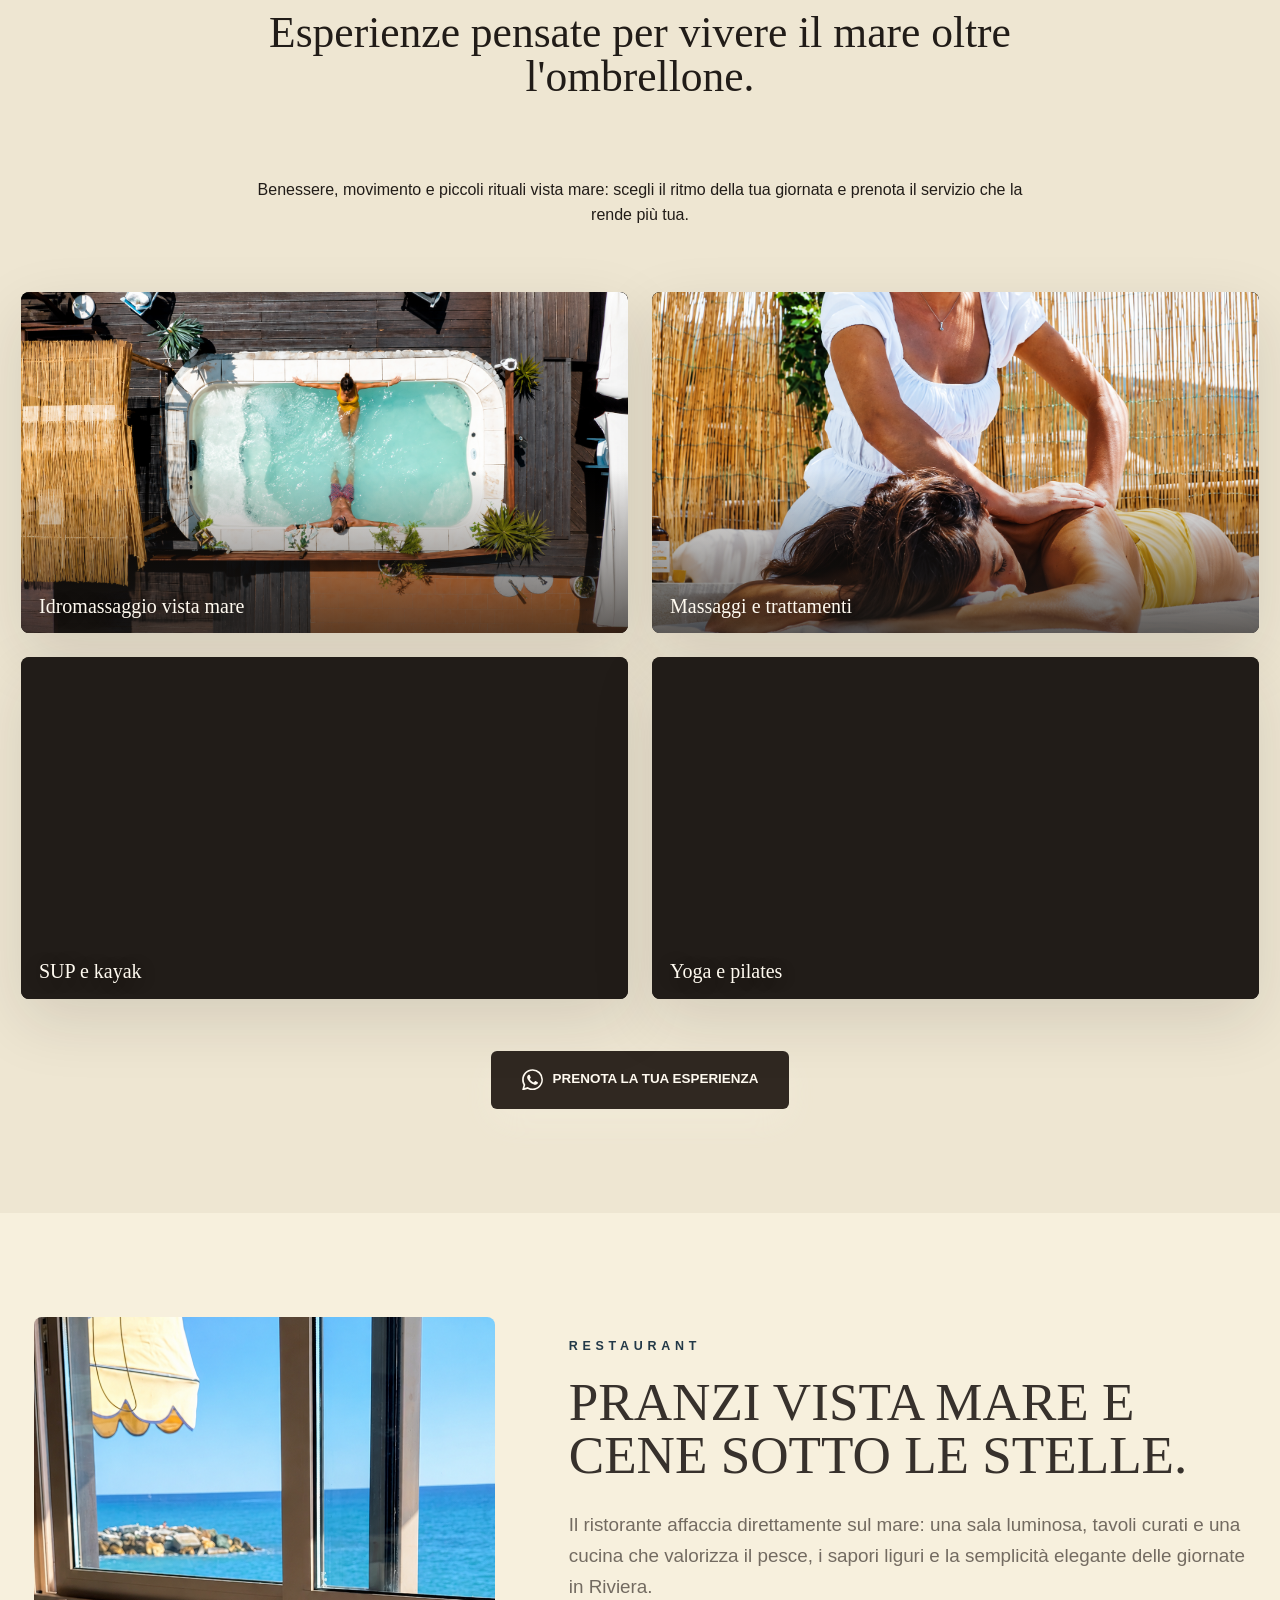
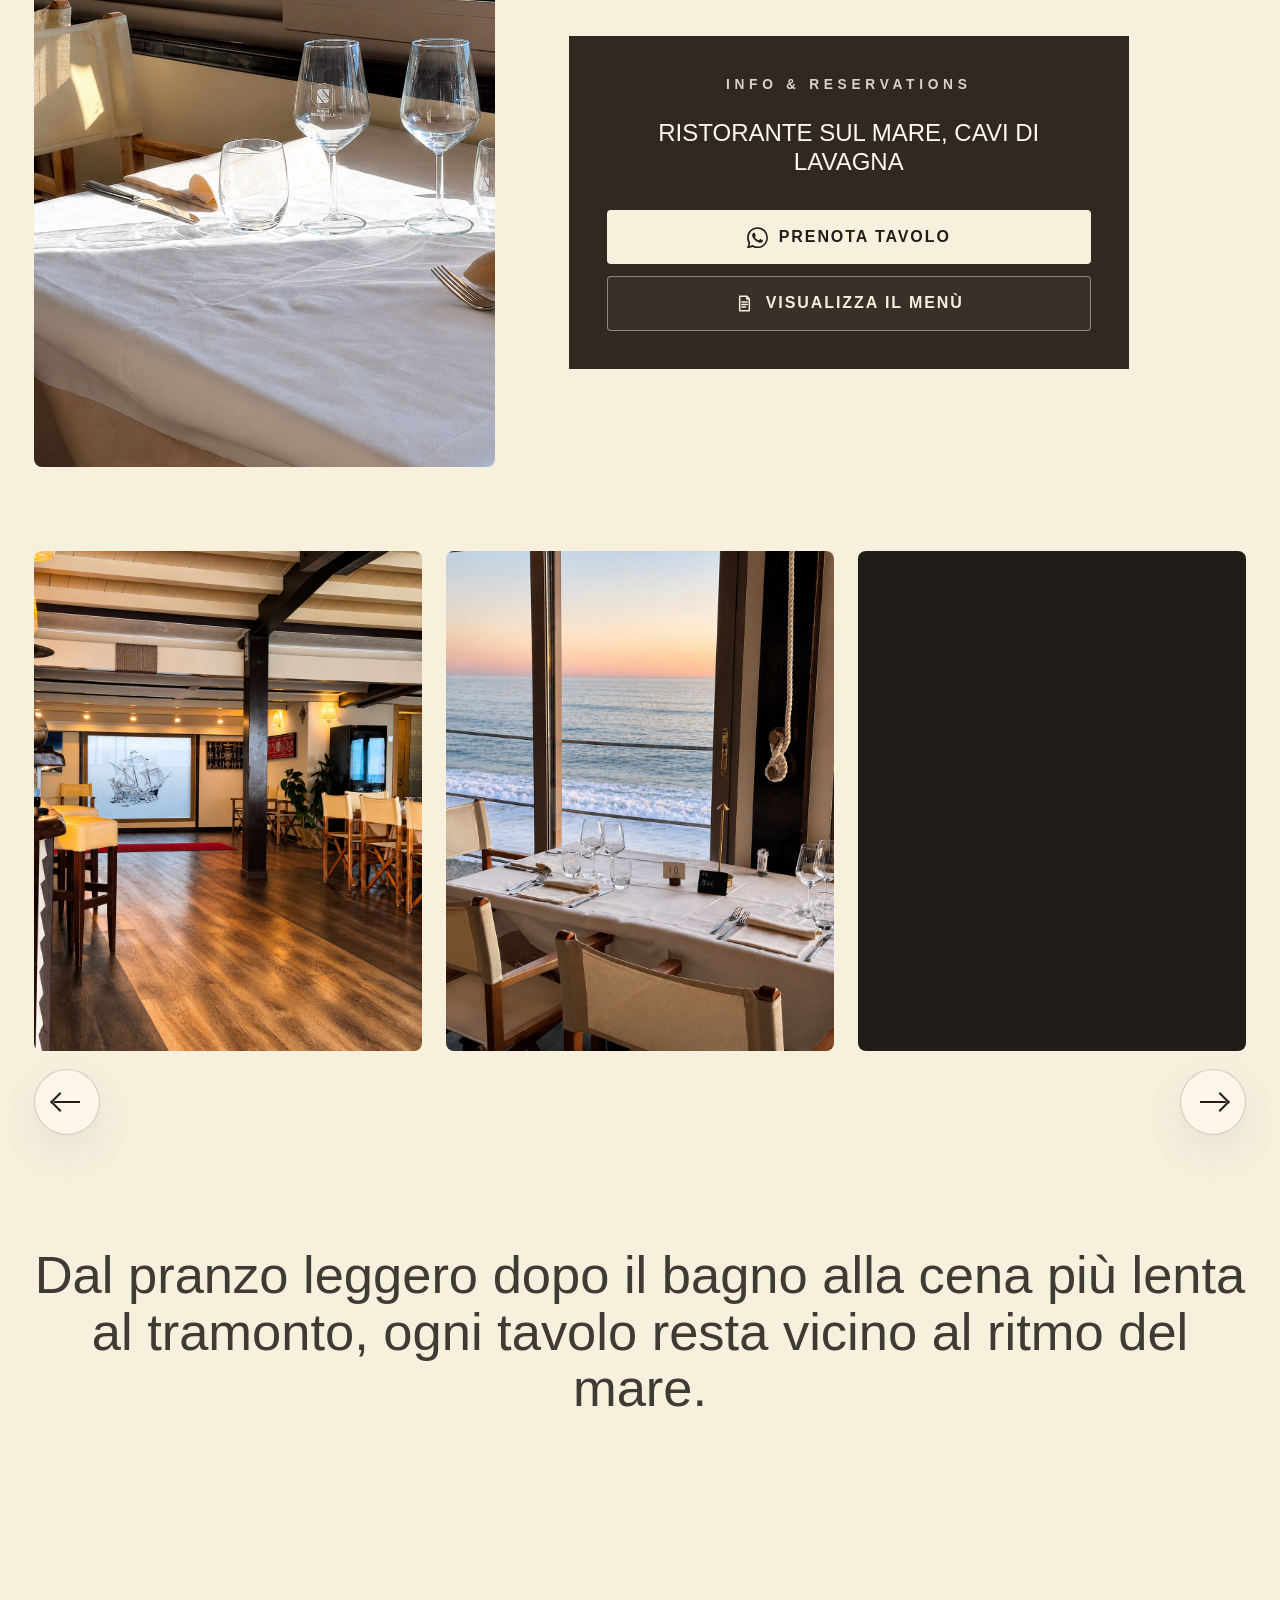
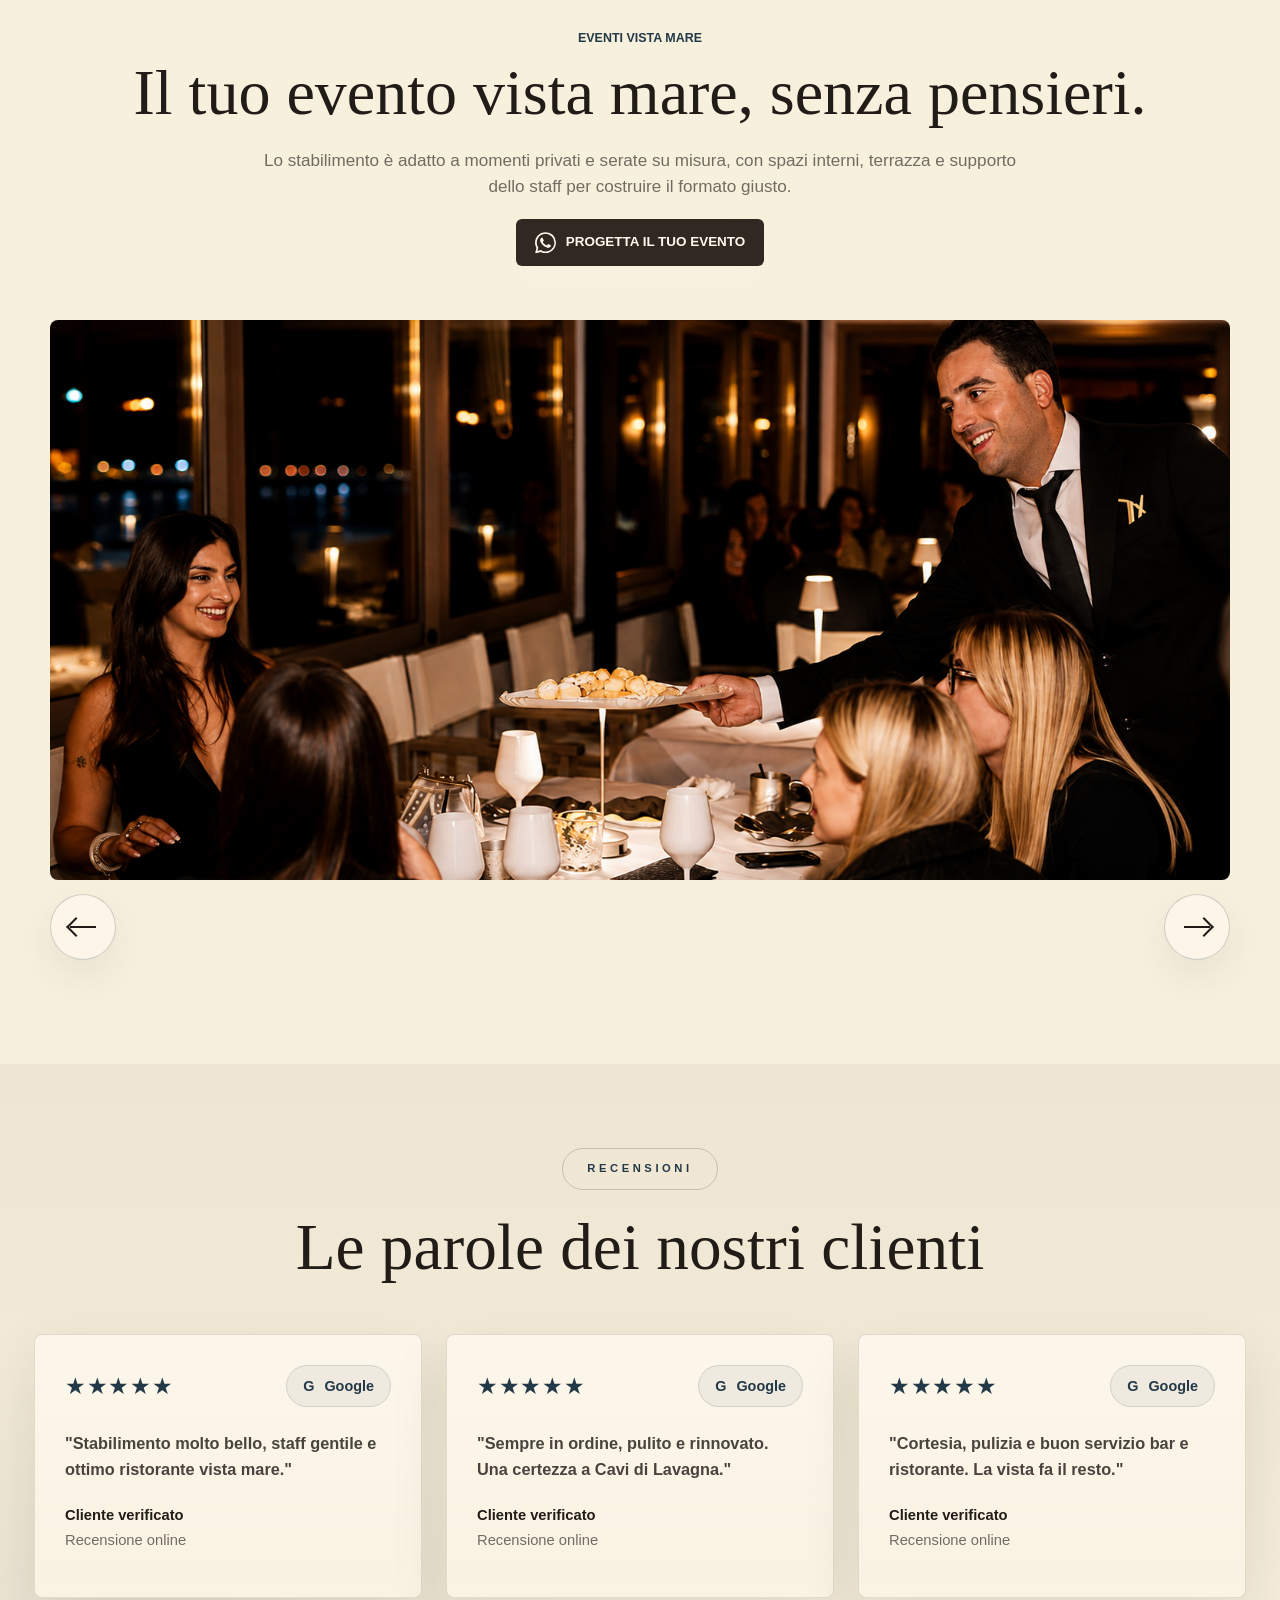
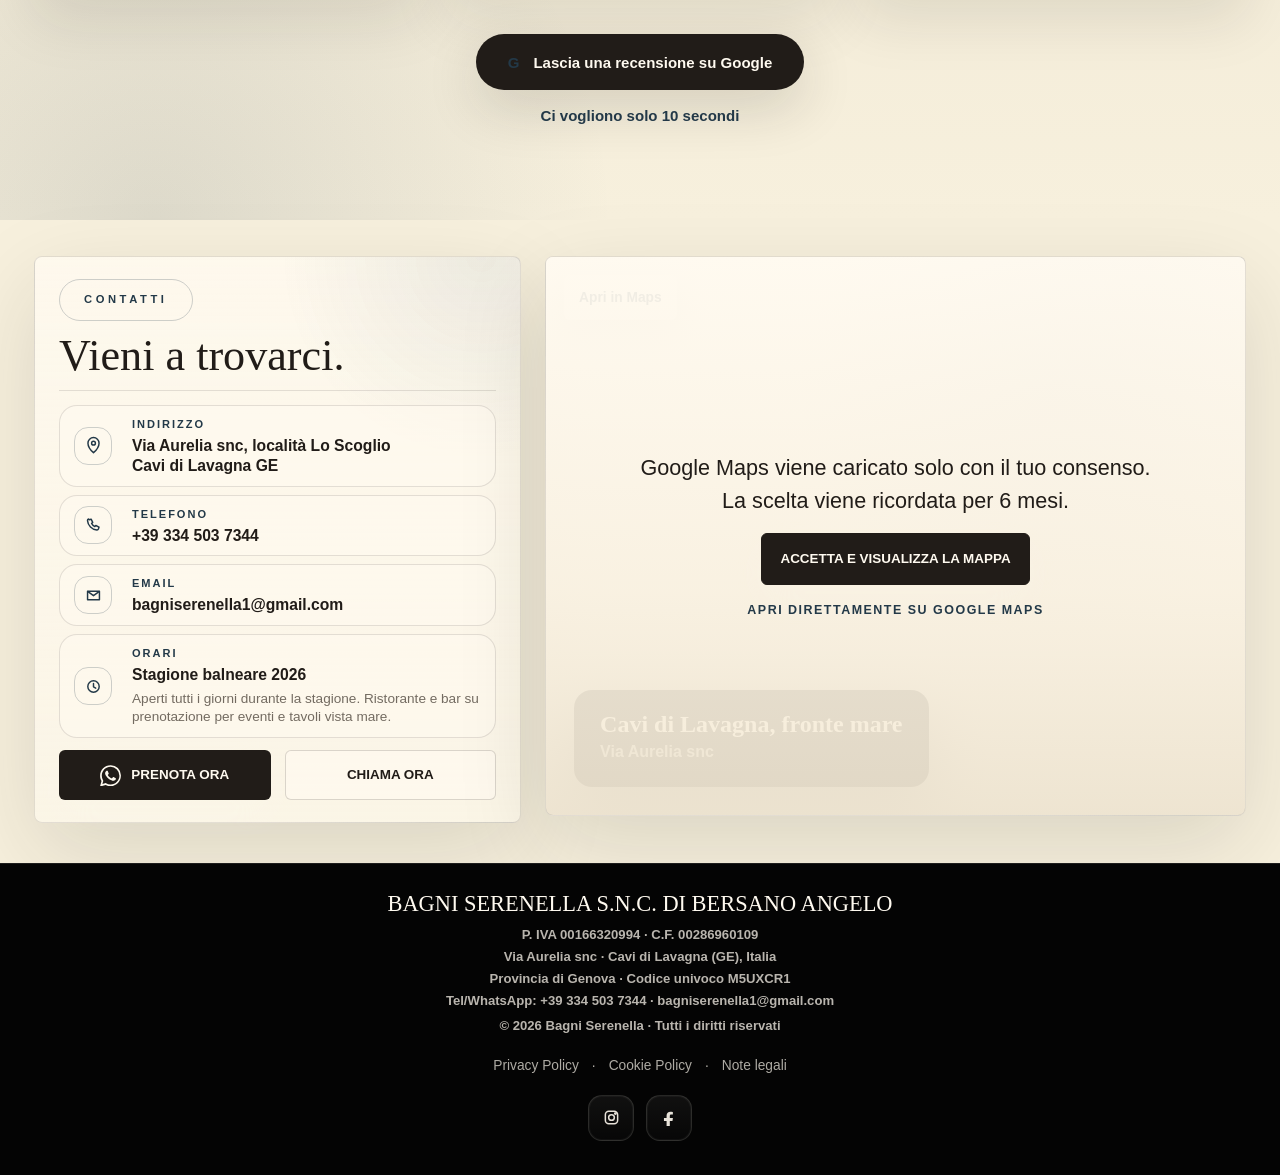
==== commit 36e00728: "Add files via upload" ====
--- a/index.html
+++ b/index.html
@@ -15,9 +15,9 @@
       content="La spiaggia nel Golfo del Tigullio per giornate di mare, cucina ligure, tramonti ed eventi vista mare."
     />
     <meta property="og:type" content="website" />
-    <meta property="og:image" content="assets/cover-desktop-opt.jpg" />
+    <meta property="og:image" content="assets/cover-desktop-premium.jpg" />
     <link rel="preload" as="image" href="assets/cover-mobile-opt.jpg" media="(max-width: 759px)" fetchpriority="high" />
-    <link rel="preload" as="image" href="assets/cover-desktop-opt.jpg" media="(min-width: 760px)" fetchpriority="high" />
+    <link rel="preload" as="image" href="assets/cover-desktop-premium.jpg" media="(min-width: 760px)" fetchpriority="high" />
     <link rel="stylesheet" href="site.css?v=20260612-consent-images" />
     <script defer src="site.js?v=20260612-consent-images"></script>
     <script>
@@ -96,7 +96,7 @@
     <main id="main">
       <section class="hero" id="top" aria-label="Bagni Serenella">
         <picture class="hero-media">
-          <source srcset="assets/cover-desktop-opt.jpg" media="(min-width: 760px)" />
+          <source srcset="assets/cover-desktop-premium.jpg" media="(min-width: 760px)" />
           <img loading="eager" decoding="async" fetchpriority="high" src="assets/cover-mobile-opt.jpg" data-fallback-src="assets/cover-mobile.png" onerror="window.__serenellaImageFallback && window.__serenellaImageFallback(this)" alt="Tramonto sui Bagni Serenella a Cavi di Lavagna" />
         </picture>
         <div class="hero-overlay"></div>
@@ -821,11 +821,11 @@
             </label>
           </div>
           <fieldset class="service-options" data-required-group>
-            <legend>Scegli uno o più servizi</legend>
-            <label><input name="services" type="checkbox" value="Idromassaggio vista mare" /> Idromassaggio vista mare</label>
-            <label><input name="services" type="checkbox" value="Massaggi e trattamenti" /> Massaggi e trattamenti</label>
-            <label><input name="services" type="checkbox" value="SUP e kayak" /> SUP e kayak</label>
-            <label><input name="services" type="checkbox" value="Yoga e pilates" /> Yoga e pilates</label>
+            <legend>Servizi disponibili</legend>
+            <label><input name="services" type="checkbox" value="Idromassaggio vista mare" /> <span>Idromassaggio vista mare</span></label>
+            <label><input name="services" type="checkbox" value="Massaggi e trattamenti" /> <span>Massaggi e trattamenti</span></label>
+            <label><input name="services" type="checkbox" value="SUP e kayak" /> <span>SUP e kayak</span></label>
+            <label><input name="services" type="checkbox" value="Yoga e pilates" /> <span>Yoga e pilates</span></label>
           </fieldset>
           <label>
             Orario preferito
@@ -1001,18 +1001,6 @@
         Chiama
       </a>
       <a
-        class="mobile-cta-book"
-        href="https://widget.spiagge.it/stabilimenti-balneari/prenotazione/it-ge-16033-bagni-serenella/"
-        target="_blank"
-        rel="noopener"
-      >
-        Prenota
-        <svg aria-hidden="true" viewBox="0 0 24 24" focusable="false">
-          <path d="M5 12h13" />
-          <path d="m13 6 6 6-6 6" />
-        </svg>
-      </a>
-      <a
         class="mobile-cta-hero-book"
         href="https://widget.spiagge.it/stabilimenti-balneari/prenotazione/it-ge-16033-bagni-serenella/"
         target="_blank"
--- a/site.css
+++ b/site.css
@@ -25,12 +25,14 @@
 }
 
 html {
+  width: 100%;
   max-width: 100%;
   overflow-x: hidden;
   scroll-behavior: smooth;
 }
 
 body {
+  width: 100%;
   max-width: 100%;
   overflow-x: hidden;
   margin: 0;
@@ -1080,6 +1082,10 @@
   transition: transform 600ms ease;
 }
 
+.event-card:first-child img {
+  object-position: 72% center;
+}
+
 .event-controls {
   margin-top: 14px;
 }
@@ -1926,7 +1932,11 @@
   z-index: 150;
   display: grid;
   place-items: center;
-  overflow-x: hidden;
+  width: 100dvw;
+  min-height: 100dvh;
+  max-width: 100vw;
+  overflow: hidden;
+  overscroll-behavior: contain;
   padding: 24px;
 }
 
@@ -1940,10 +1950,12 @@
 .booking-dialog {
   position: relative;
   z-index: 1;
-  width: min(700px, calc(100vw - 48px));
+  width: min(700px, calc(100dvw - 48px));
   max-width: 100%;
   max-height: min(760px, calc(100svh - 48px));
   overflow: auto;
+  overscroll-behavior: contain;
+  -webkit-overflow-scrolling: touch;
   border-radius: var(--radius);
   padding: 42px;
   background: var(--paper);
@@ -2024,6 +2036,13 @@
   text-transform: none;
 }
 
+.booking-form input[type="date"],
+.booking-form input[type="time"] {
+  appearance: none;
+  -webkit-appearance: none;
+  line-height: 1.25;
+}
+
 .booking-form textarea {
   resize: vertical;
 }
@@ -2032,23 +2051,37 @@
   display: grid;
   grid-template-columns: repeat(2, minmax(0, 1fr));
   gap: 16px;
+}
+
+.form-row label {
+  min-width: 0;
 }
 
 .service-options {
   margin: 0;
   border: 1px solid rgba(33, 28, 24, 0.14);
   border-radius: var(--radius);
-  padding: 18px;
+  padding: 16px;
+  gap: 10px;
 }
 
 .service-options legend {
   padding: 0 8px;
+  color: var(--sea);
+  font-size: 0.78rem;
+  letter-spacing: 0.14em;
 }
 
 .service-options label {
-  display: flex;
+  display: grid;
+  grid-template-columns: 20px 1fr;
   align-items: center;
-  gap: 10px;
+  gap: 9px;
+  min-height: 44px;
+  border: 1px solid rgba(33, 28, 24, 0.1);
+  border-radius: 6px;
+  padding: 10px 12px;
+  background: rgba(255, 250, 240, 0.5);
   color: var(--ink);
   font-size: 0.96rem;
   font-weight: 600;
@@ -2057,9 +2090,16 @@
 }
 
 .service-options input {
-  width: 18px;
-  min-height: 18px;
+  width: 20px;
+  height: 20px;
+  min-height: 20px;
+  margin: 0;
+  padding: 0;
   accent-color: #302821;
+}
+
+.service-options label span {
+  min-width: 0;
 }
 
 .privacy-consent {
@@ -2769,11 +2809,11 @@
     left: max(14px, env(safe-area-inset-left));
     z-index: 95;
     display: grid;
-    grid-template-columns: 0.88fr 1.12fr;
-    gap: 8px;
-    padding: 7px;
+    grid-template-columns: 1fr;
+    gap: 0;
+    padding: 8px;
     border: 1px solid rgba(35, 57, 72, 0.16);
-    border-radius: 18px;
+    border-radius: 20px;
     background: rgba(255, 250, 240, 0.88);
     box-shadow:
       0 18px 50px rgba(33, 28, 24, 0.2),
@@ -2784,11 +2824,11 @@
   .mobile-cta a {
     display: inline-flex;
     min-width: 0;
-    min-height: 58px;
+    min-height: 60px;
     align-items: center;
     justify-content: center;
-    gap: 9px;
-    border-radius: 12px;
+    gap: 10px;
+    border-radius: 14px;
     font-size: 0.95rem;
     font-weight: 900;
     letter-spacing: 0.04em;
@@ -2813,12 +2853,7 @@
   }
 
   .mobile-cta-call {
-    background: var(--sea-dark);
-    color: var(--white);
-  }
-
-  .mobile-cta-book {
-    background: #302821;
+    background: linear-gradient(180deg, var(--sea) 0%, var(--sea-dark) 100%);
     color: var(--white);
   }
 
@@ -2830,8 +2865,7 @@
     grid-template-columns: 1fr;
   }
 
-  body.hero-mobile-cta .mobile-cta-call,
-  body.hero-mobile-cta .mobile-cta-book {
+  body.hero-mobile-cta .mobile-cta-call {
     display: none;
   }
 
@@ -2853,11 +2887,14 @@
   .booking-modal {
     align-items: center;
     justify-items: center;
-    padding: 18px 14px;
+    width: 100dvw;
+    max-width: 100vw;
+    padding: 16px max(12px, env(safe-area-inset-right)) 16px max(12px, env(safe-area-inset-left));
   }
 
   .booking-dialog {
-    width: min(100%, calc(100vw - 28px));
+    width: calc(100dvw - 28px);
+    max-width: calc(100dvw - 28px);
     max-height: calc(100svh - 36px);
     border-radius: 16px;
     padding: 30px 24px 24px;
@@ -2880,6 +2917,19 @@
   .booking-form textarea {
     width: 100%;
     max-width: 100%;
+    min-width: 0;
+    font-size: 16px;
+  }
+
+  .booking-form input[type="date"],
+  .booking-form input[type="time"] {
+    display: block;
+    inline-size: 100%;
+    min-inline-size: 0;
+  }
+
+  .event-card:first-child img {
+    object-position: 76% center;
   }
 }
 
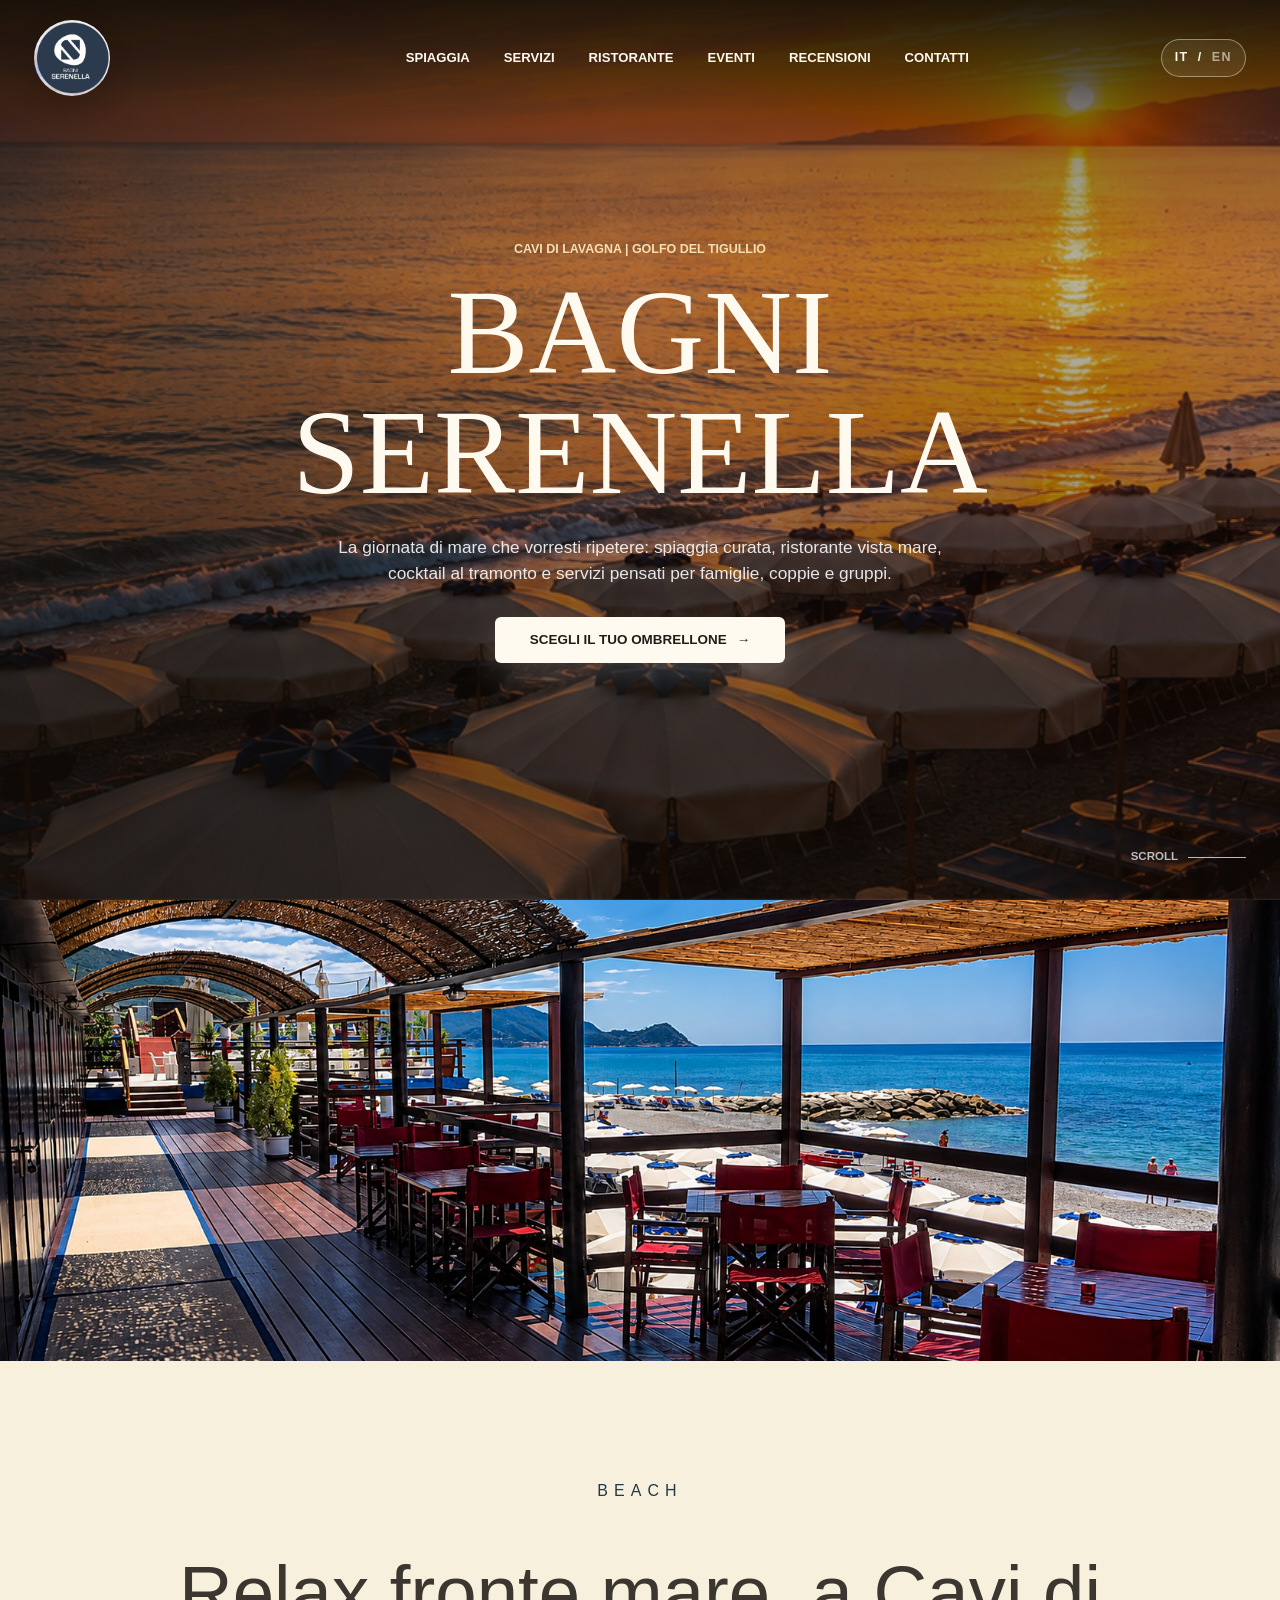
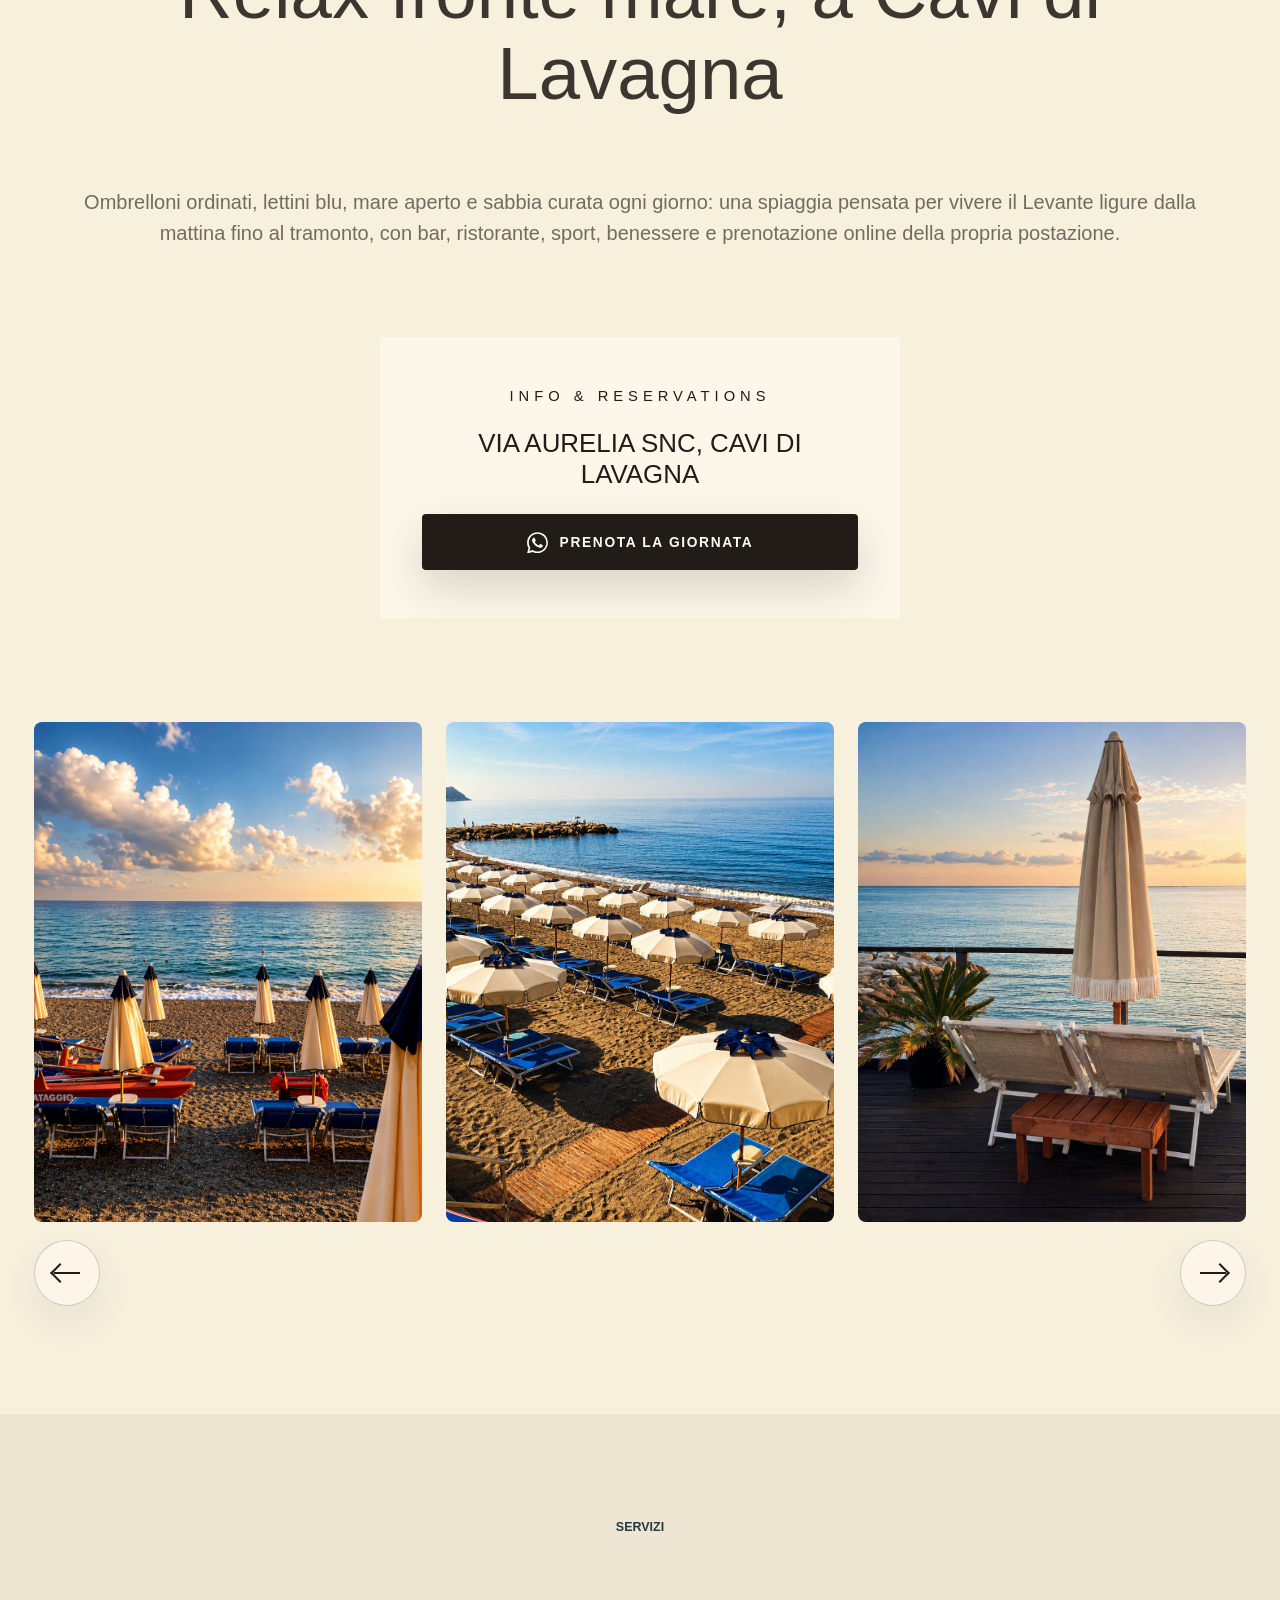
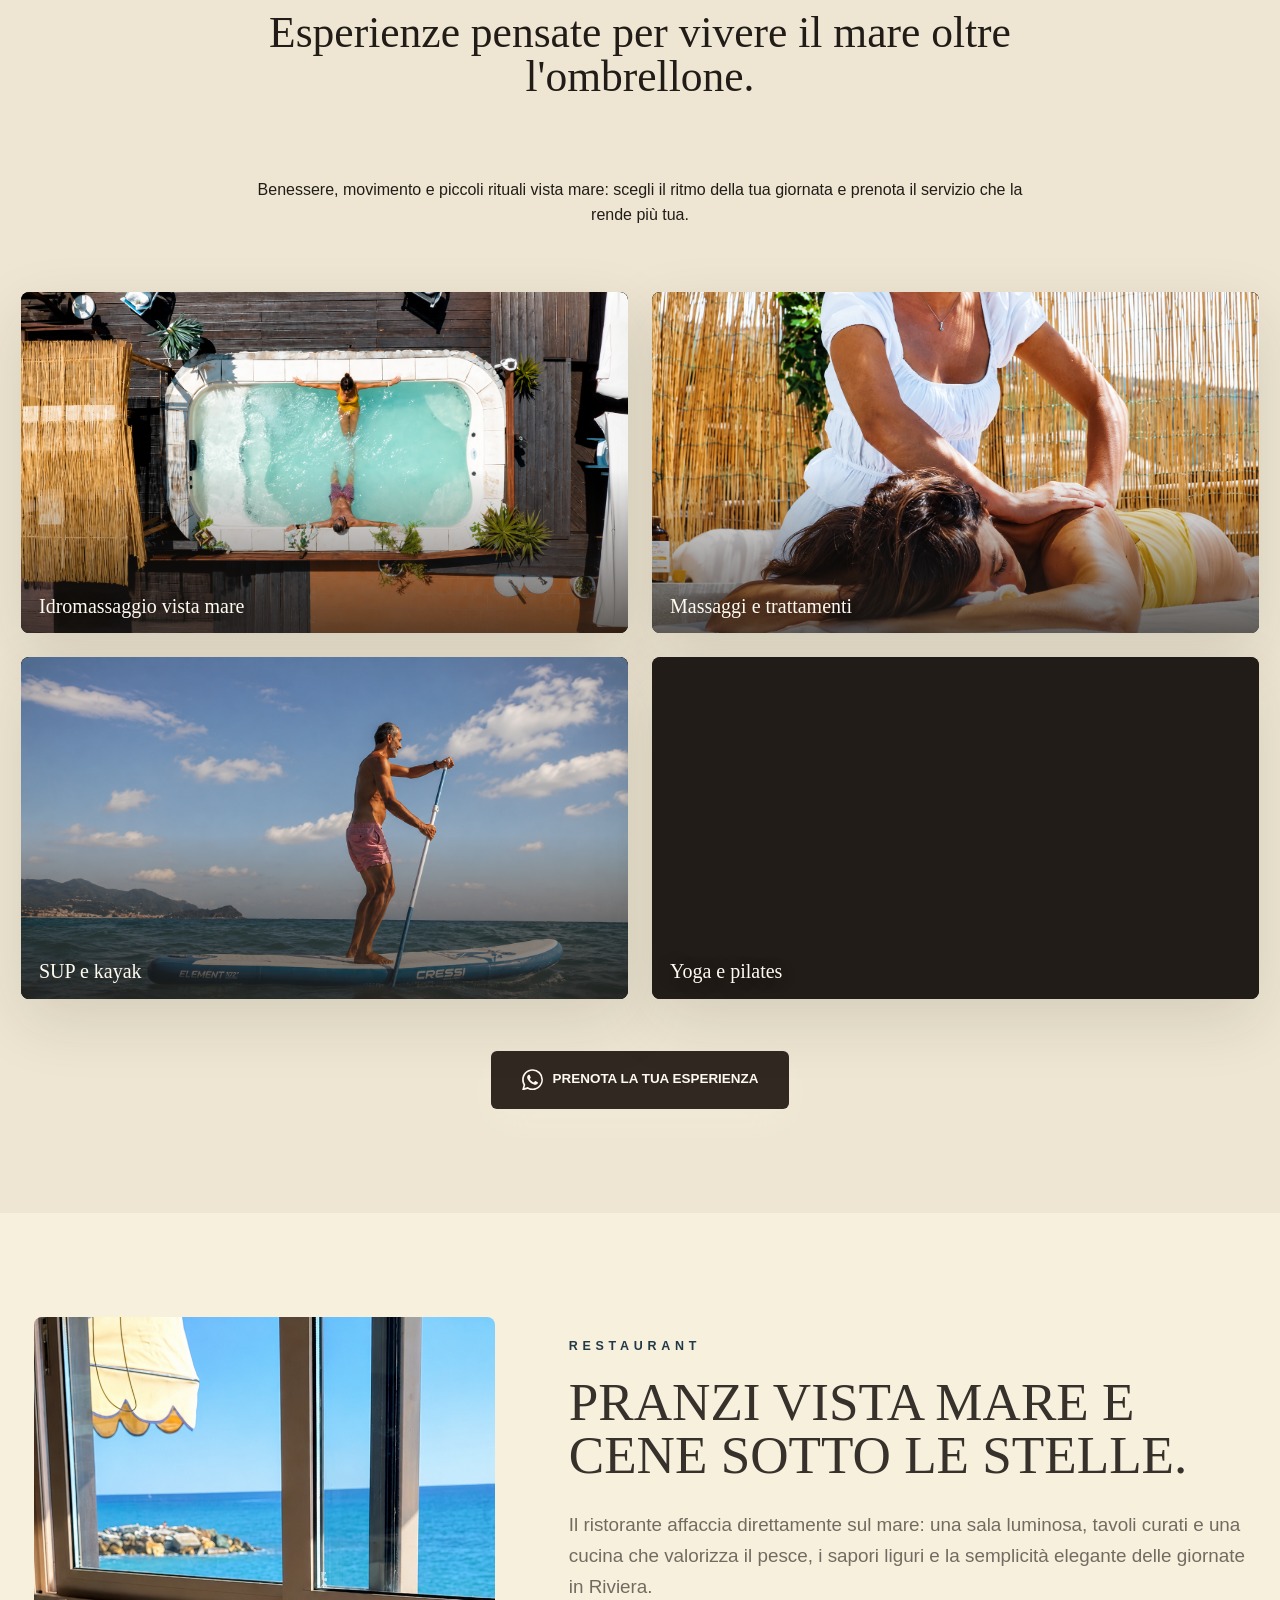
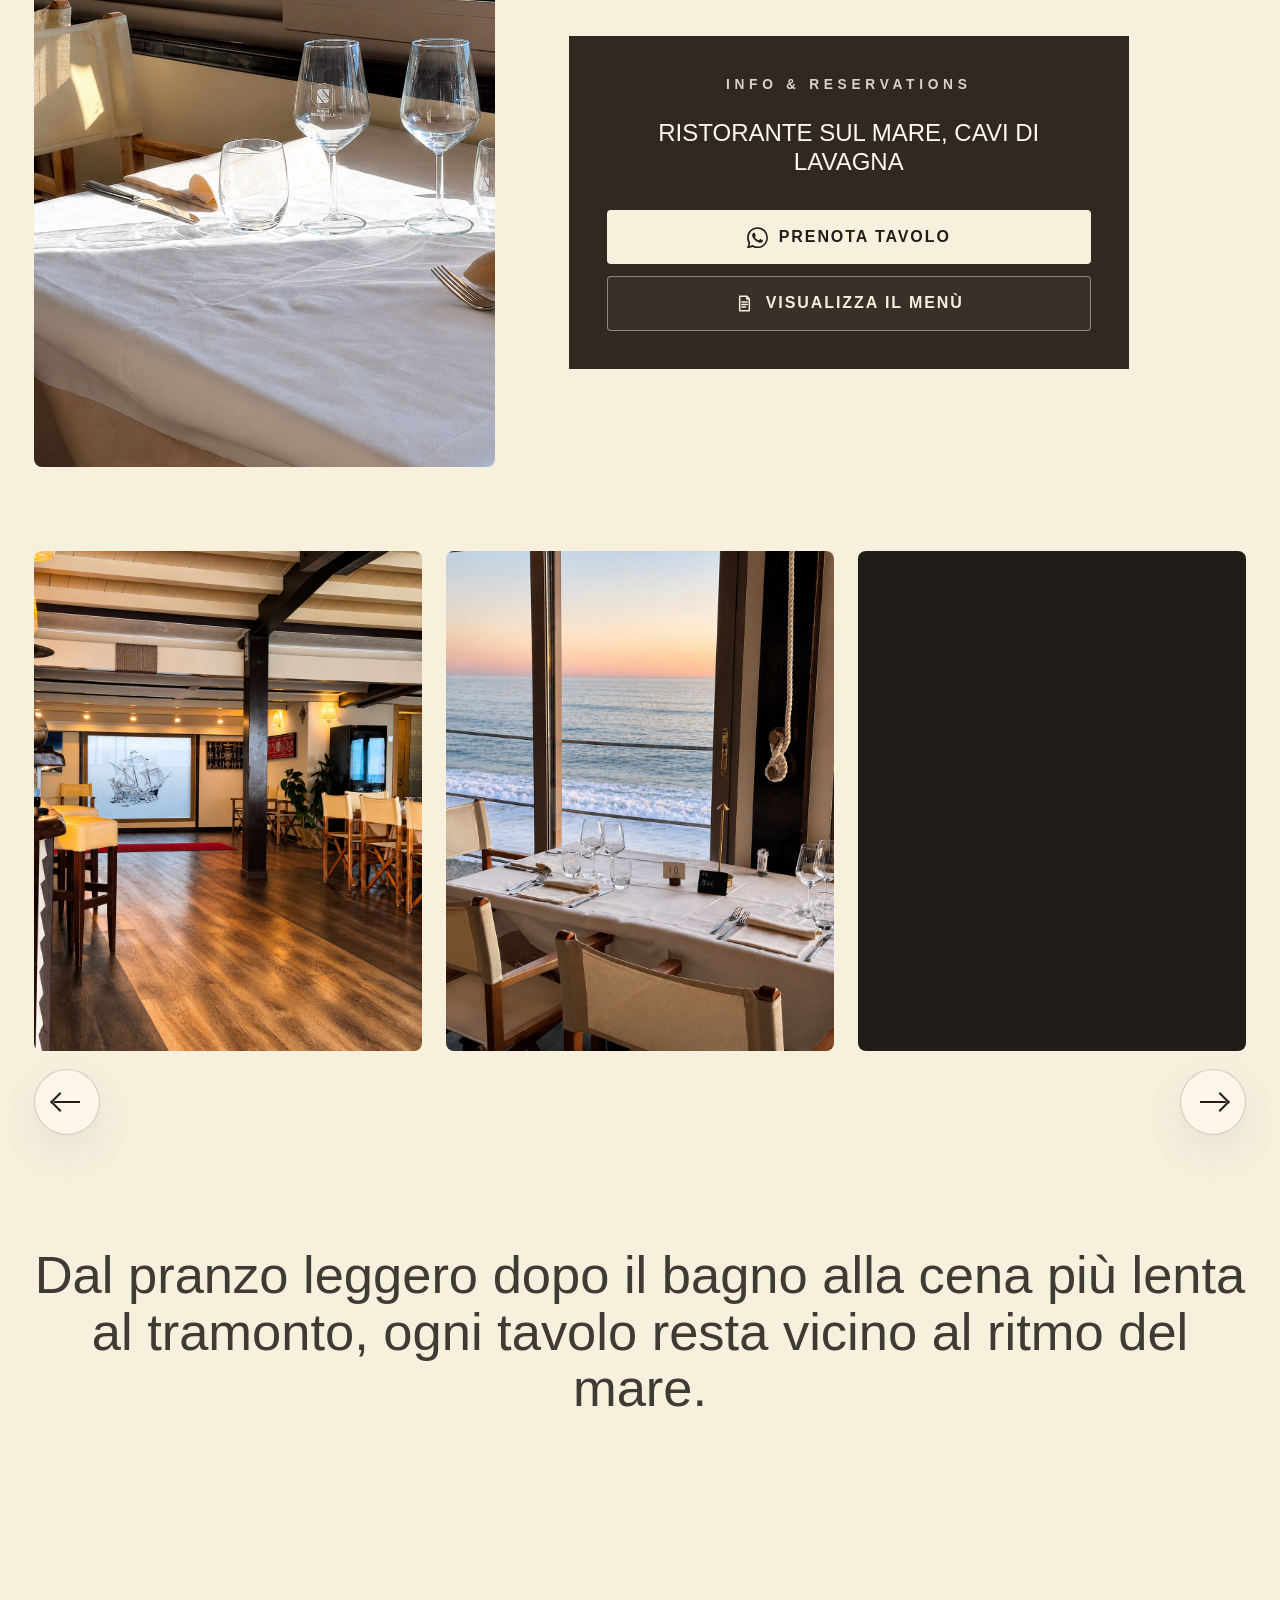
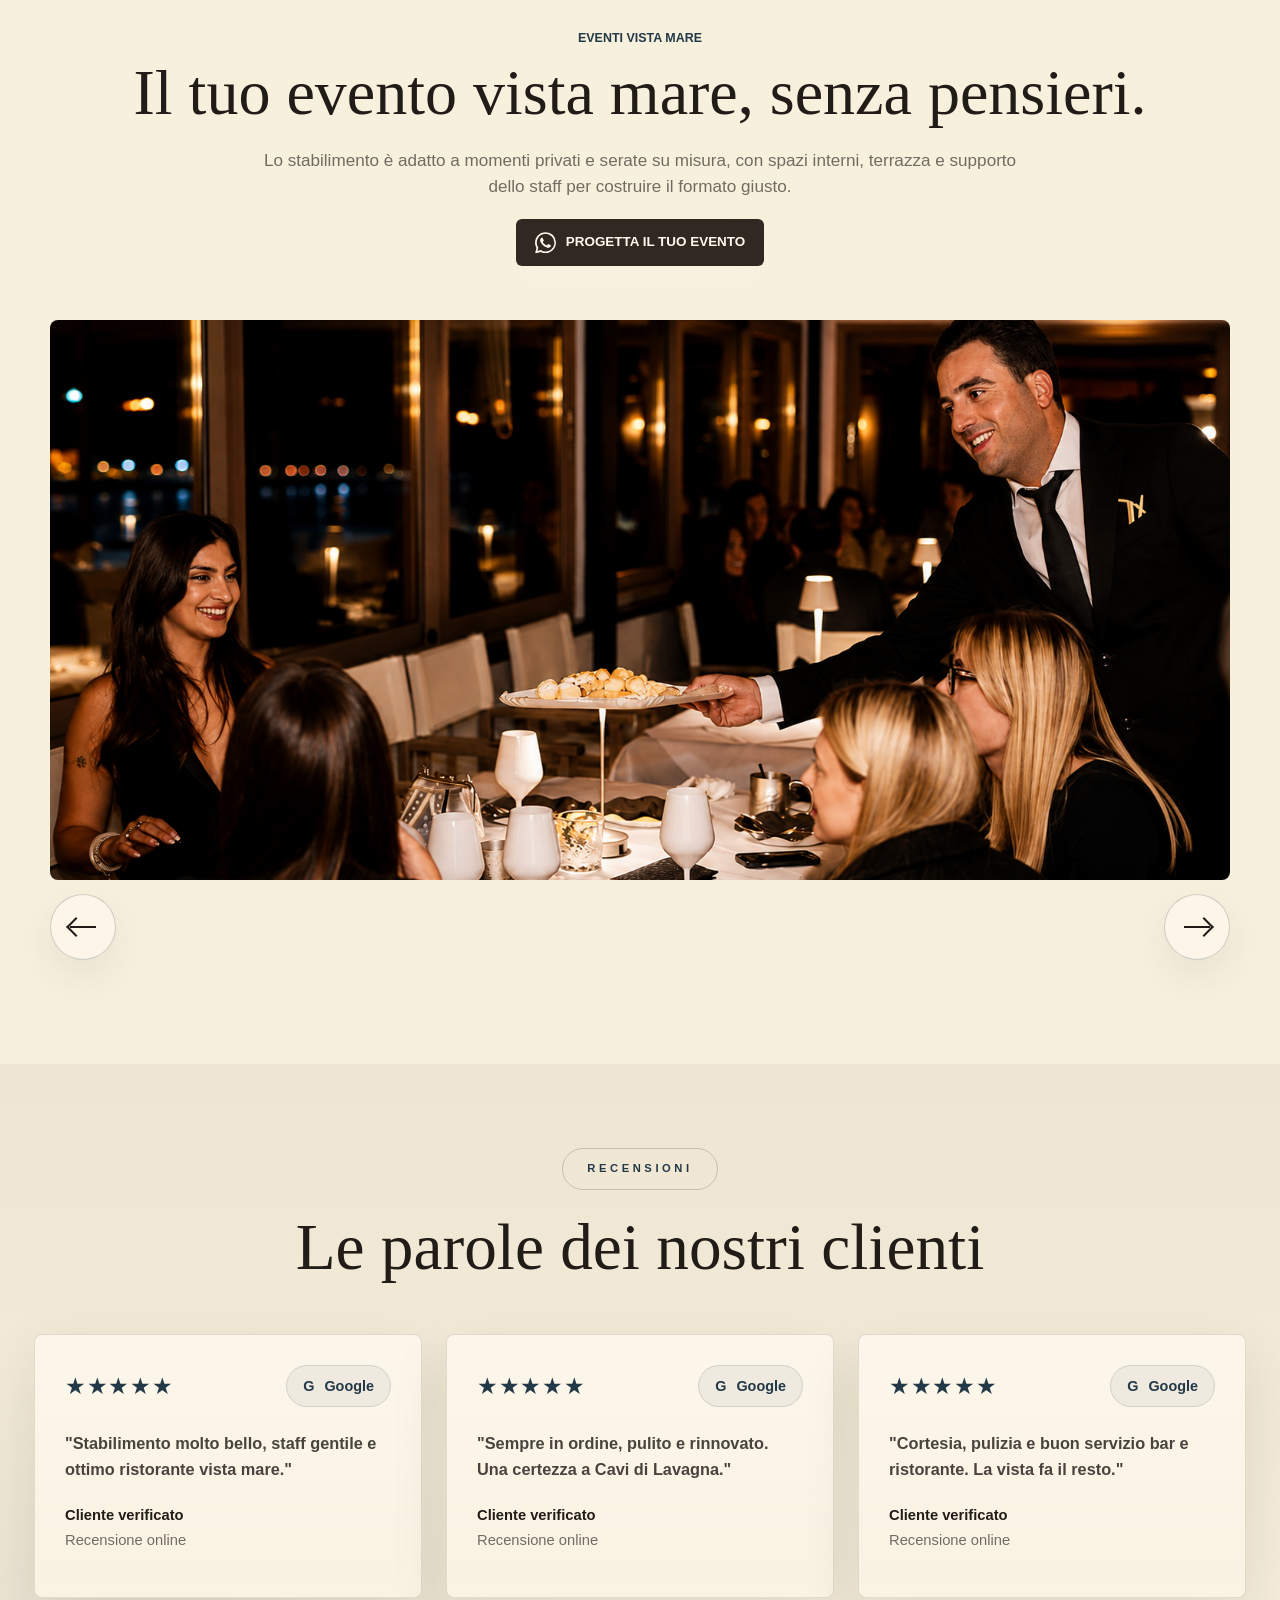
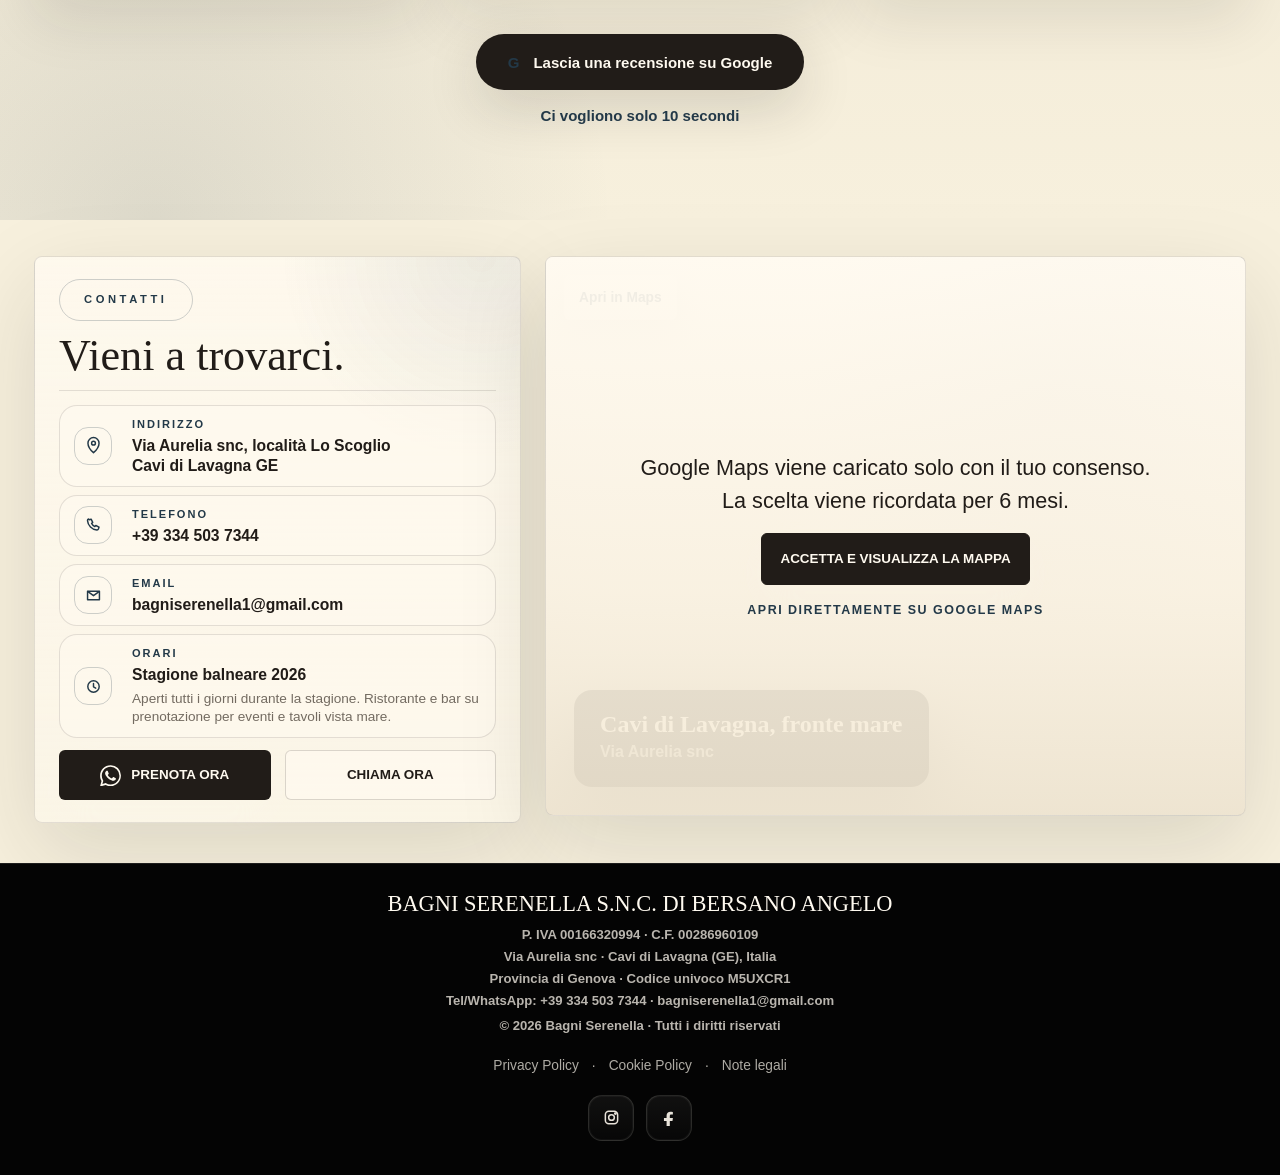
==== commit 4438496c: "Add files via upload" ====
--- a/index.html
+++ b/index.html
@@ -15,9 +15,9 @@
       content="La spiaggia nel Golfo del Tigullio per giornate di mare, cucina ligure, tramonti ed eventi vista mare."
     />
     <meta property="og:type" content="website" />
-    <meta property="og:image" content="assets/cover-desktop-premium.jpg" />
+    <meta property="og:image" content="assets/cover-desktop-sharp.jpg" />
     <link rel="preload" as="image" href="assets/cover-mobile-opt.jpg" media="(max-width: 759px)" fetchpriority="high" />
-    <link rel="preload" as="image" href="assets/cover-desktop-premium.jpg" media="(min-width: 760px)" fetchpriority="high" />
+    <link rel="preload" as="image" href="assets/cover-desktop-sharp.jpg" media="(min-width: 760px)" fetchpriority="high" />
     <link rel="stylesheet" href="site.css?v=20260612-consent-images" />
     <script defer src="site.js?v=20260612-consent-images"></script>
     <script>
@@ -96,7 +96,7 @@
     <main id="main">
       <section class="hero" id="top" aria-label="Bagni Serenella">
         <picture class="hero-media">
-          <source srcset="assets/cover-desktop-premium.jpg" media="(min-width: 760px)" />
+          <source srcset="assets/cover-desktop-sharp.jpg" media="(min-width: 760px)" />
           <img loading="eager" decoding="async" fetchpriority="high" src="assets/cover-mobile-opt.jpg" data-fallback-src="assets/cover-mobile.png" onerror="window.__serenellaImageFallback && window.__serenellaImageFallback(this)" alt="Tramonto sui Bagni Serenella a Cavi di Lavagna" />
         </picture>
         <div class="hero-overlay"></div>
--- a/site.css
+++ b/site.css
@@ -1236,10 +1236,12 @@
 }
 
 .review-note {
-  margin: 14px 0 0;
+  width: fit-content;
+  margin: 14px auto 0;
   color: var(--sea);
   font-size: 0.94rem;
   font-weight: 800;
+  text-align: center;
 }
 
 .contacts-section {
@@ -2552,21 +2554,12 @@
     display: flex;
     align-items: center;
     justify-content: center;
-    gap: 10px;
     margin: 16px 0 0;
     color: var(--sea);
     font-size: 0.72rem;
     font-weight: 900;
     letter-spacing: 0.15em;
     text-transform: uppercase;
-  }
-
-  .review-swipe-hint::after {
-    content: "";
-    width: 42px;
-    height: 1px;
-    background: currentColor;
-    box-shadow: 12px 0 0 currentColor;
   }
 
   .review-card-top {
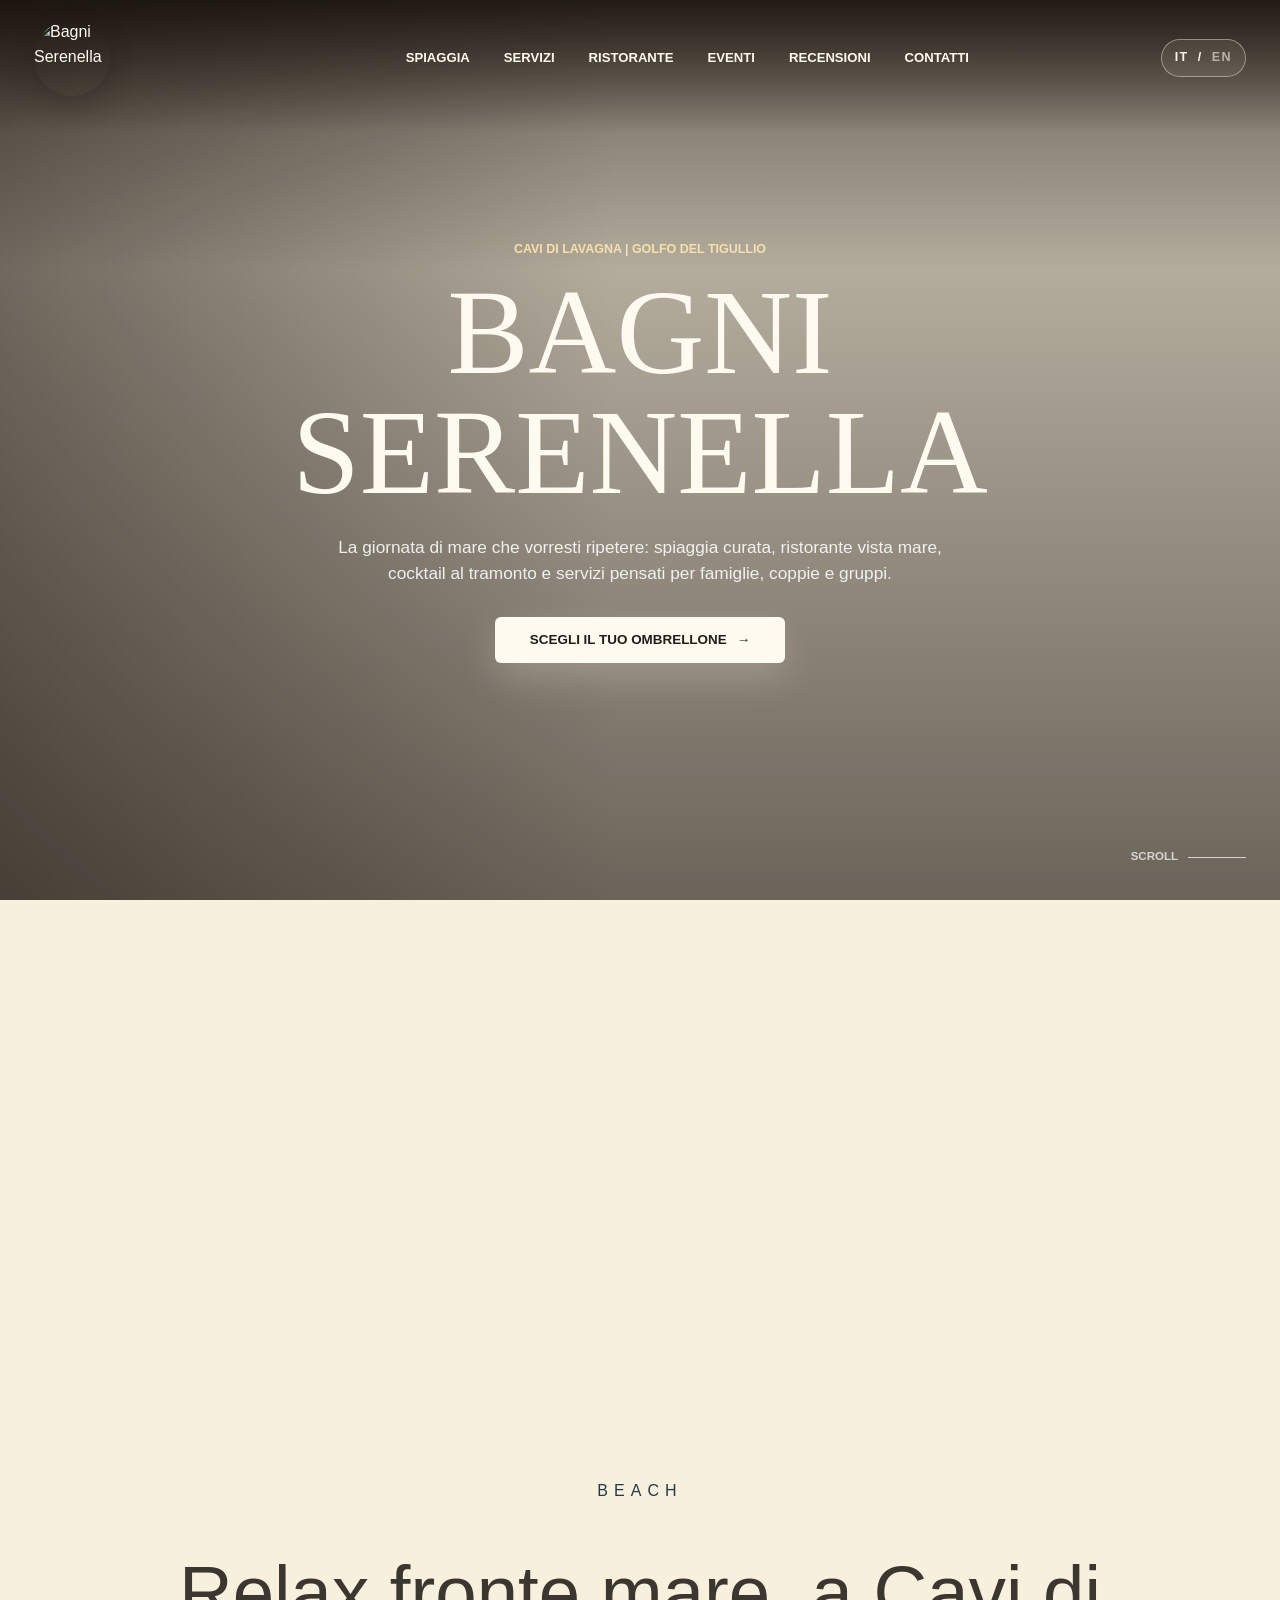
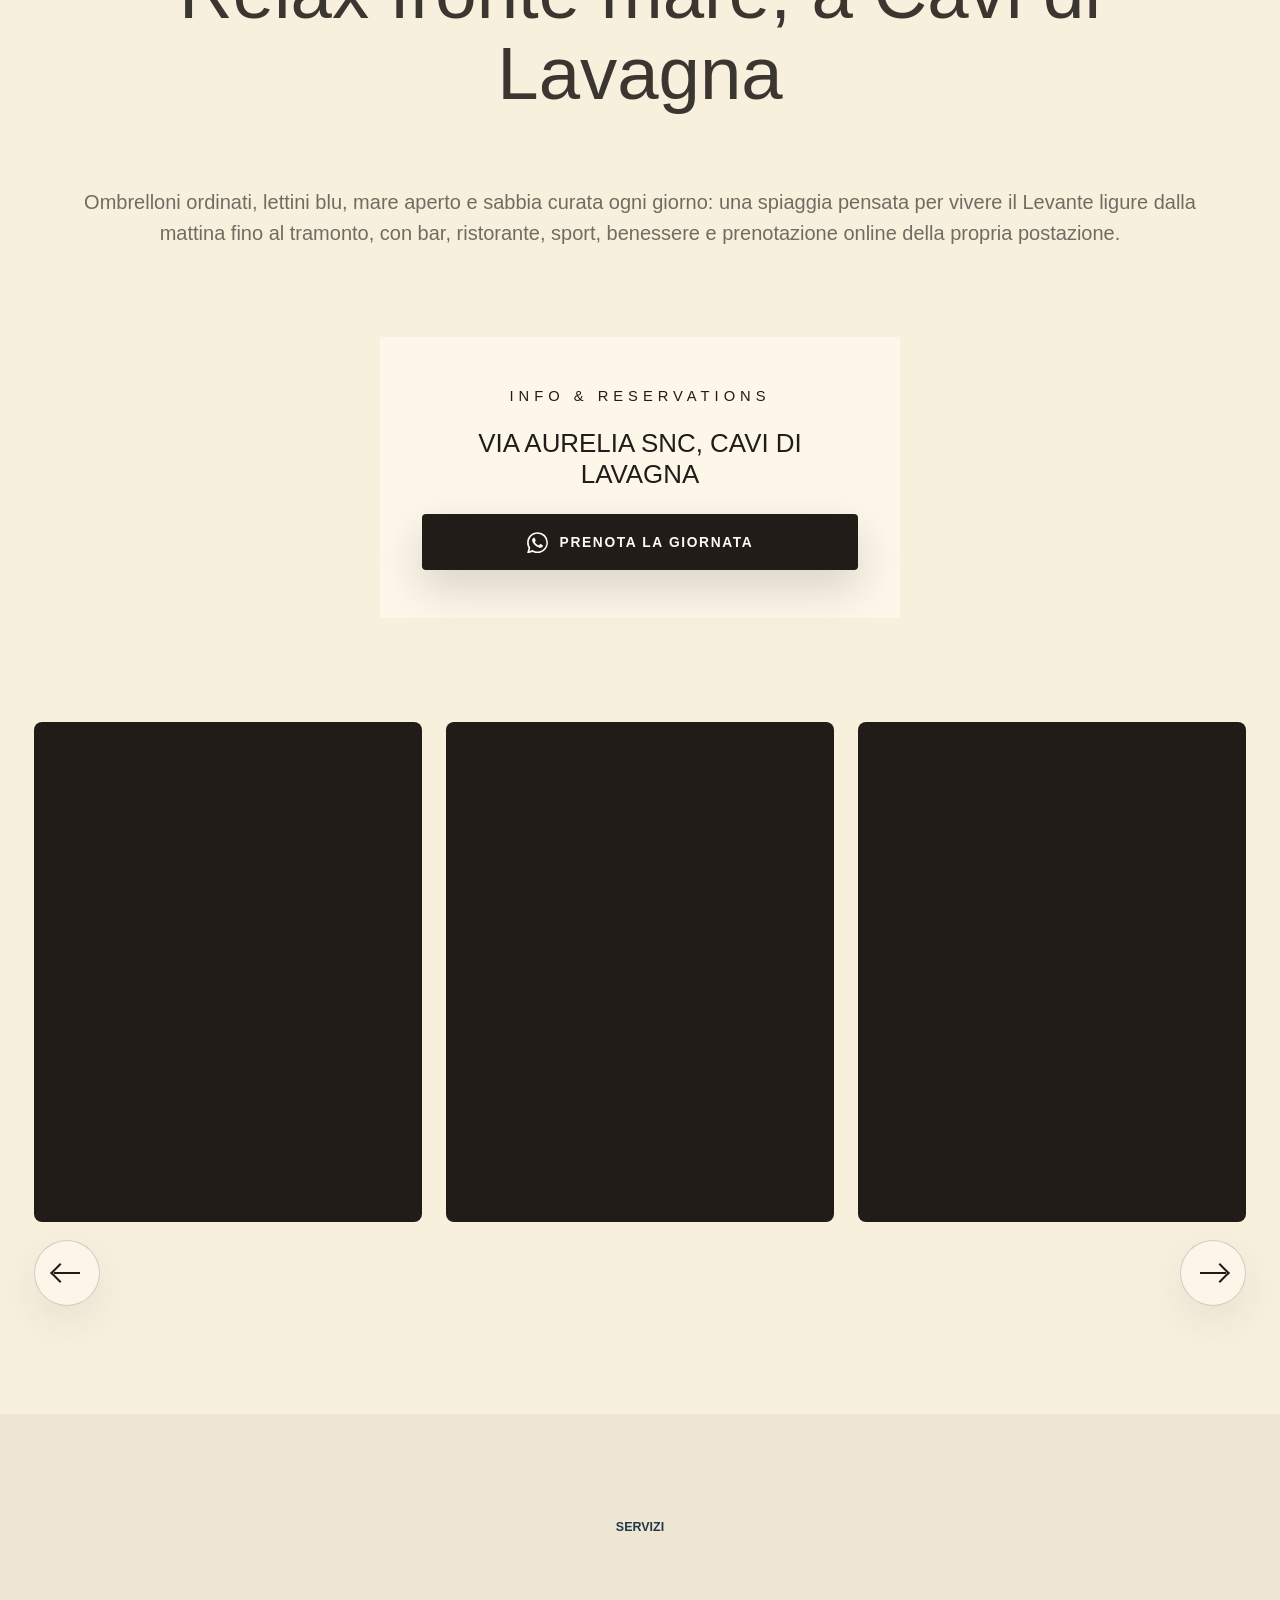
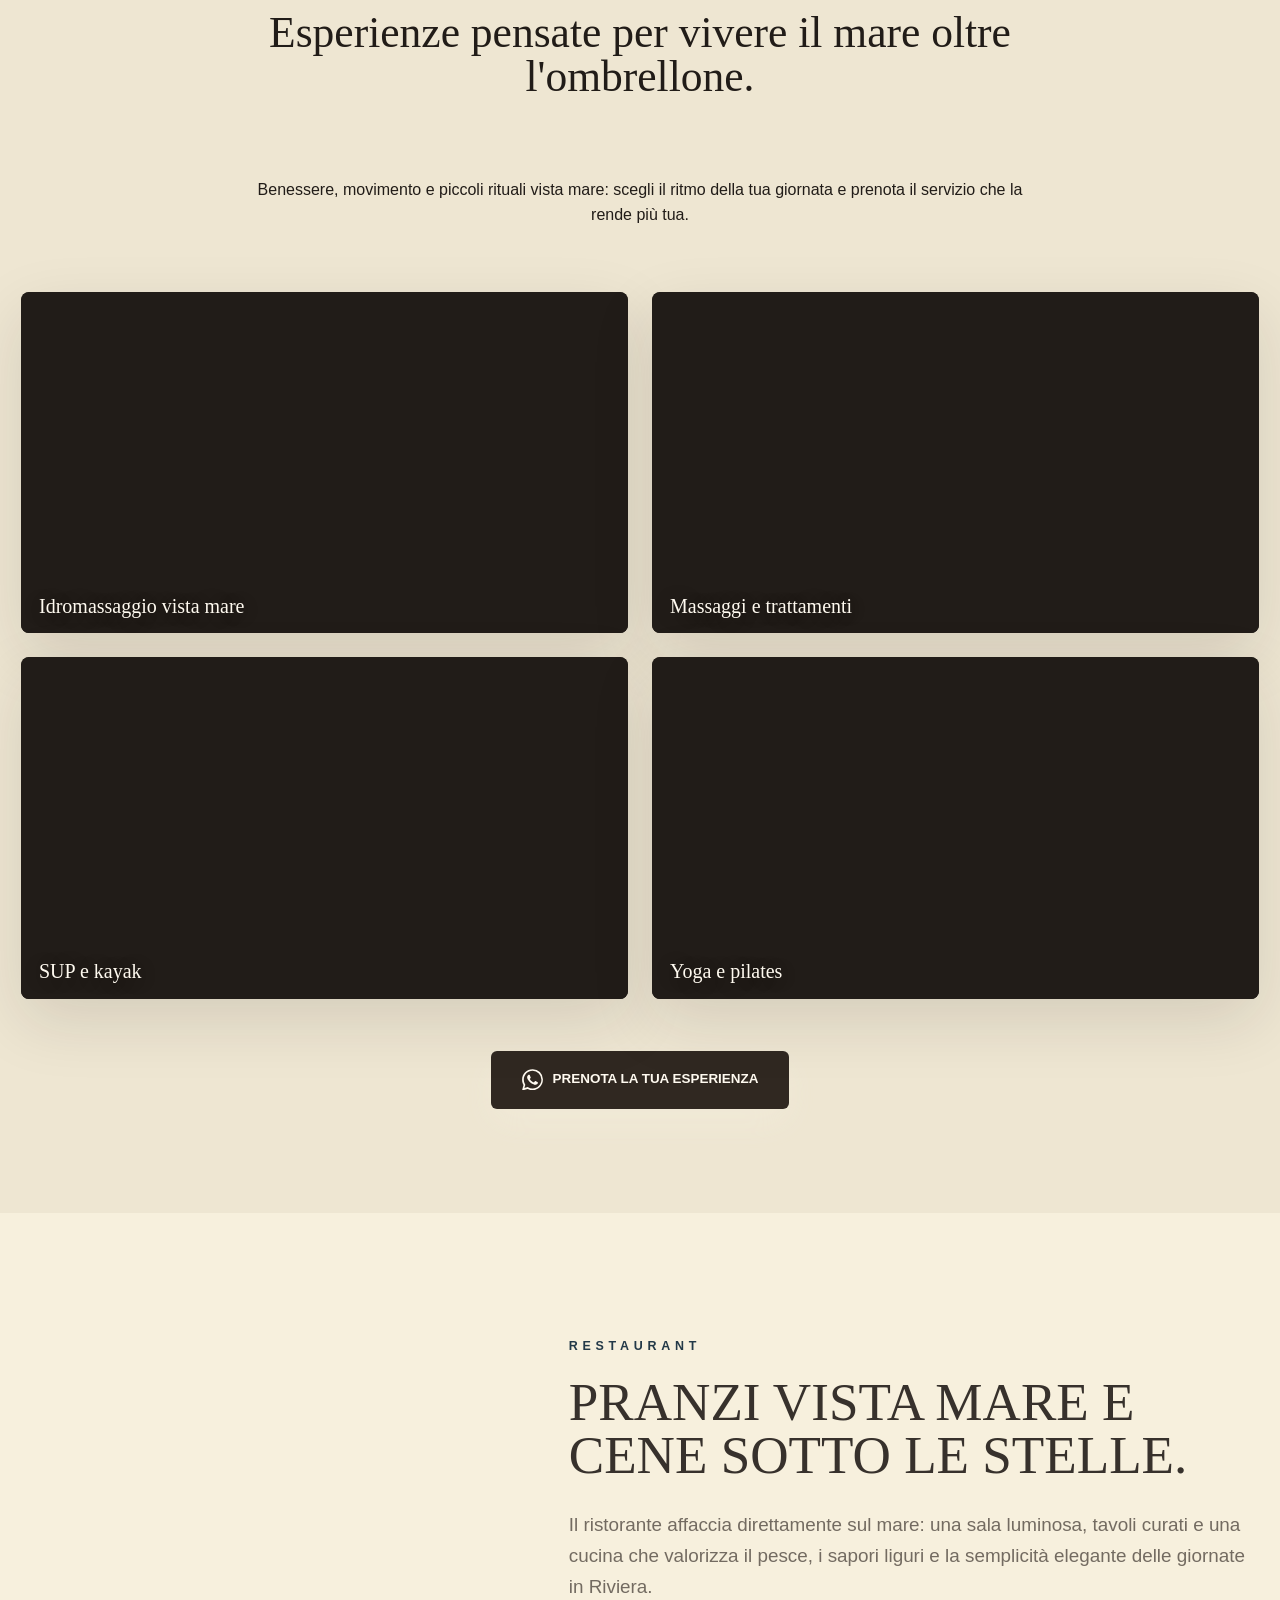
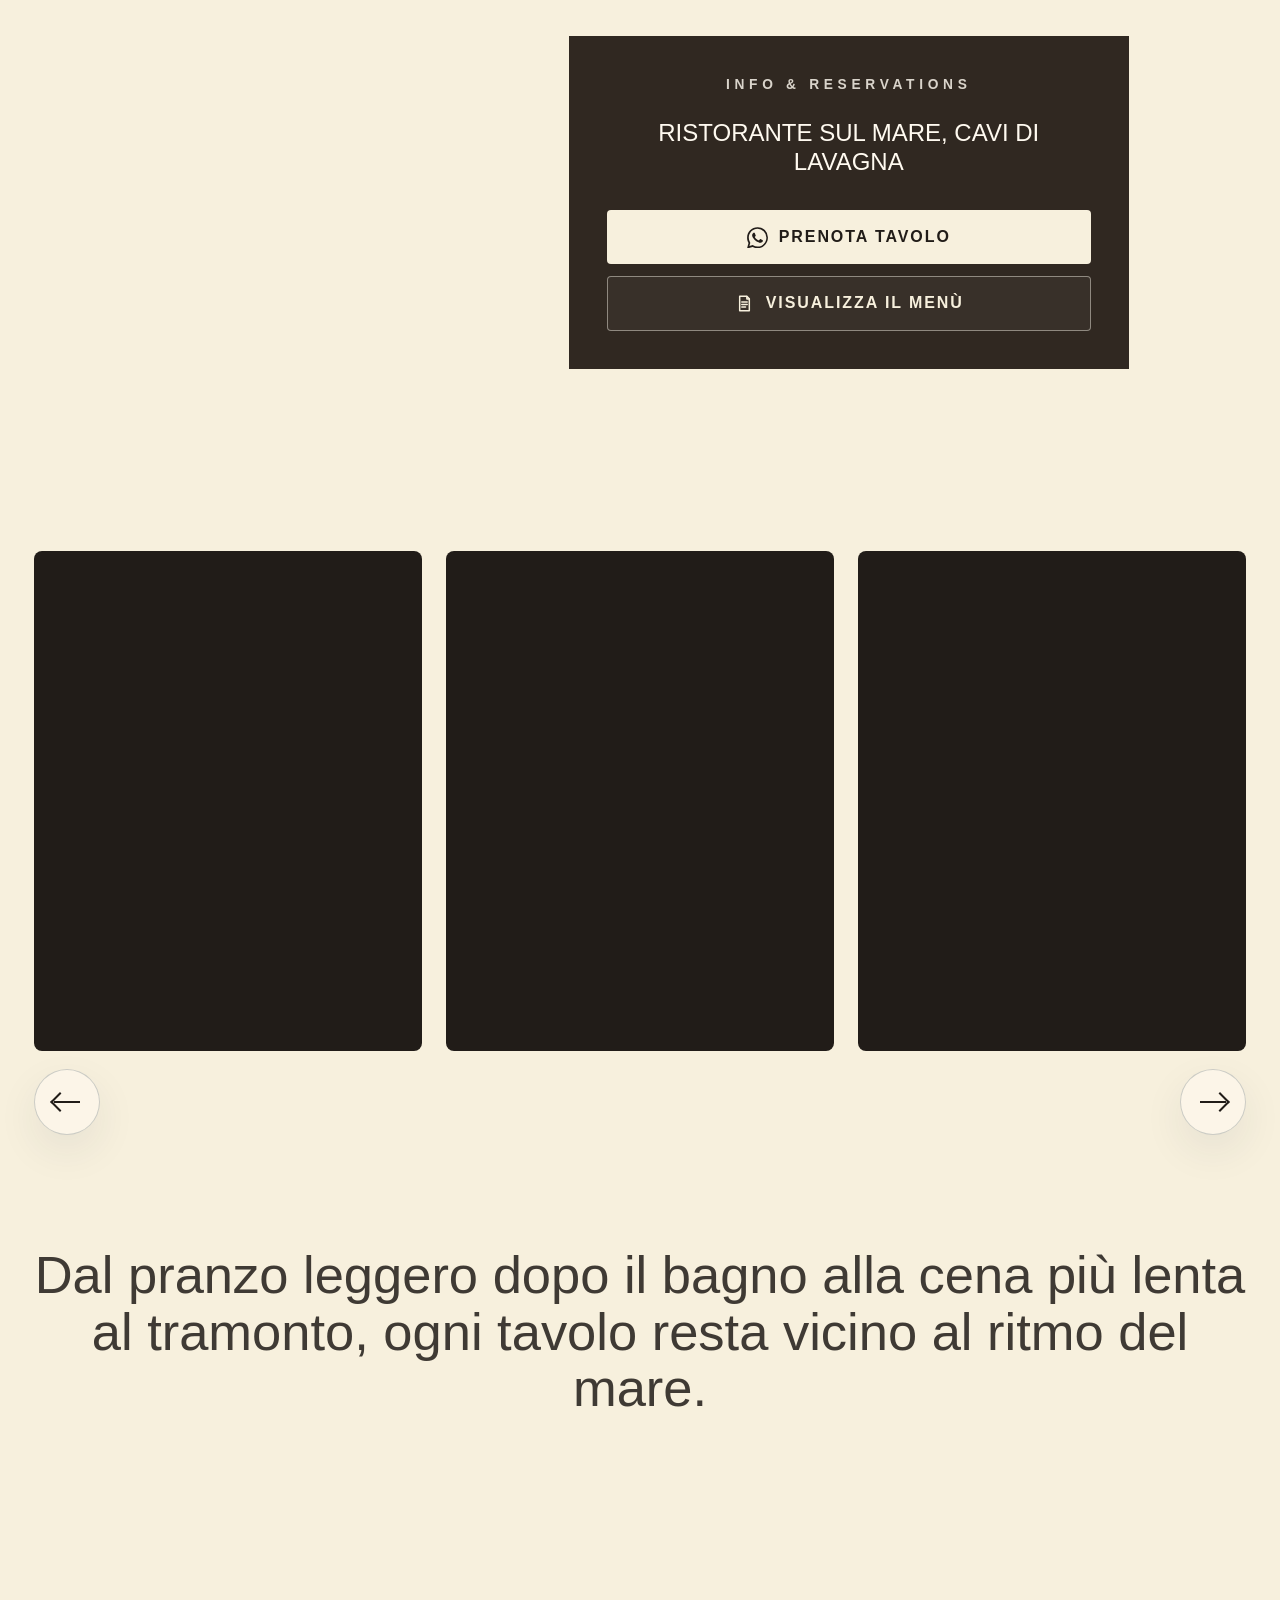
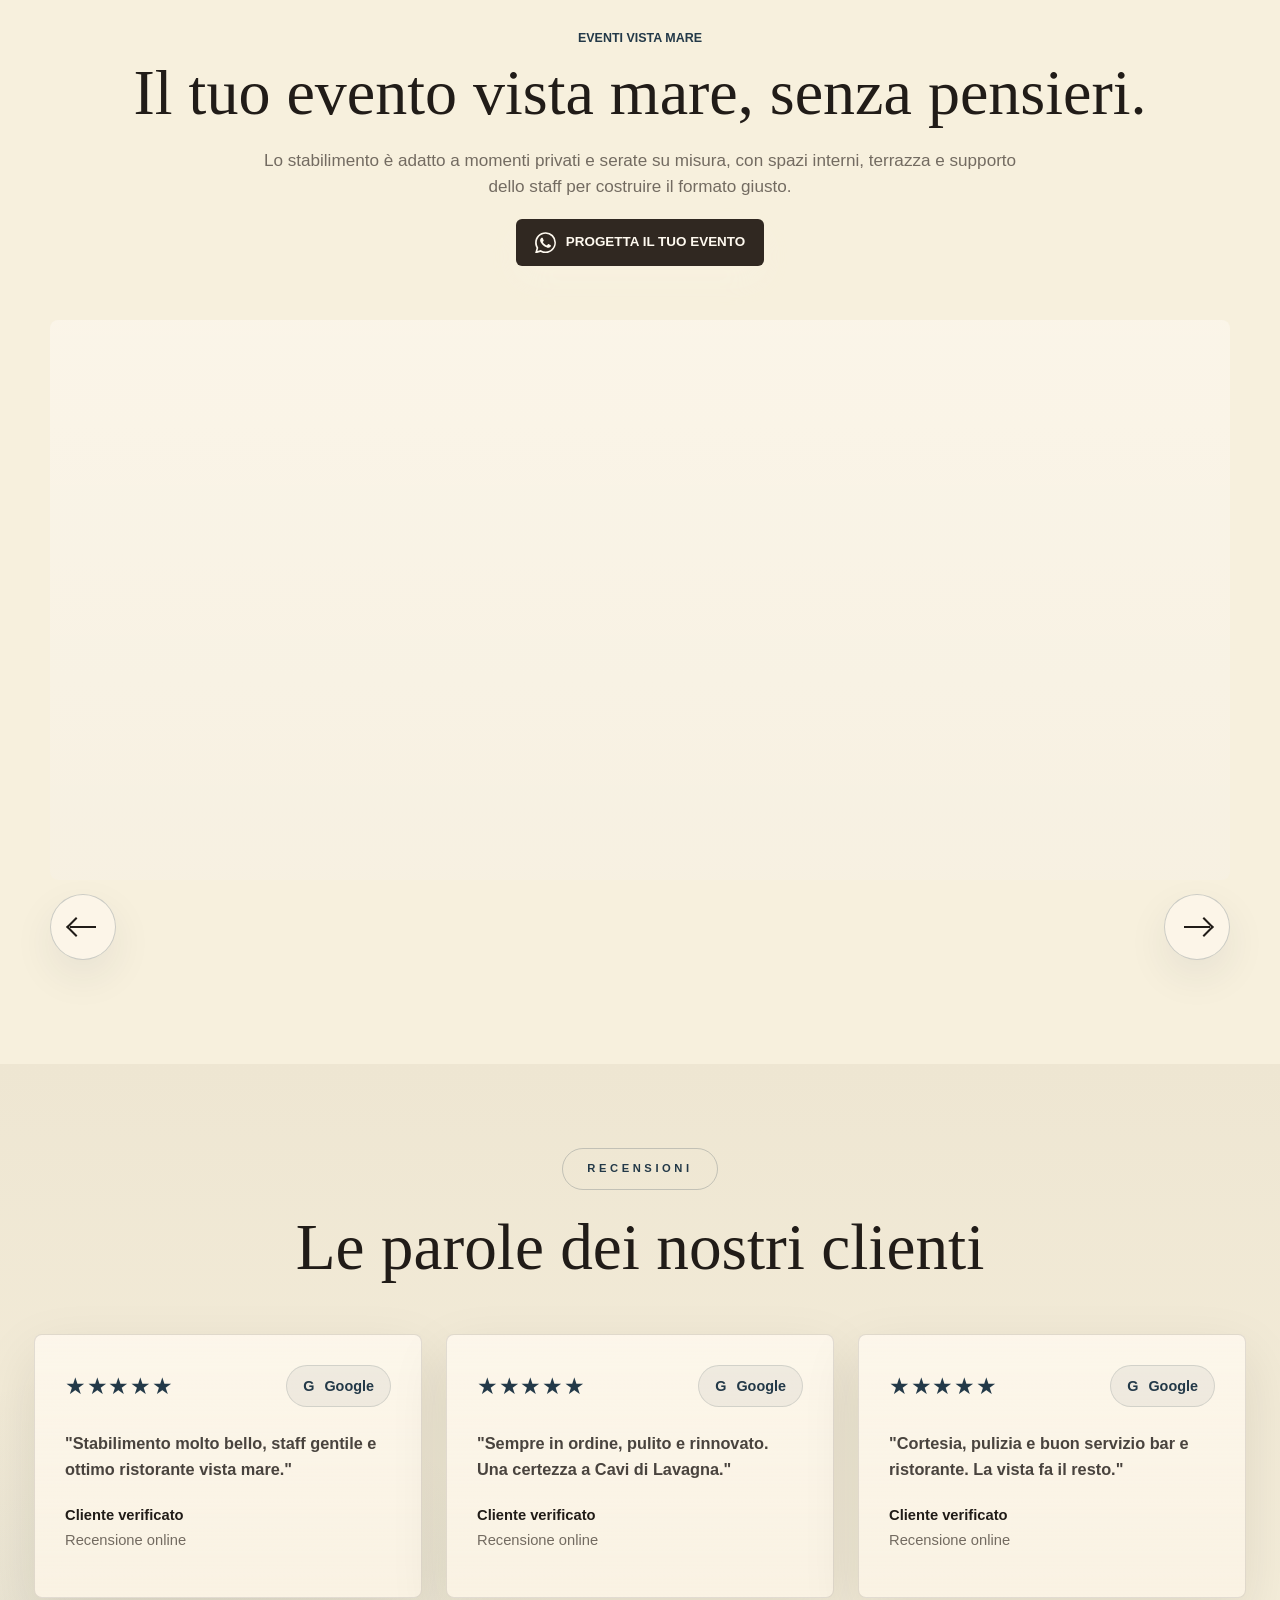
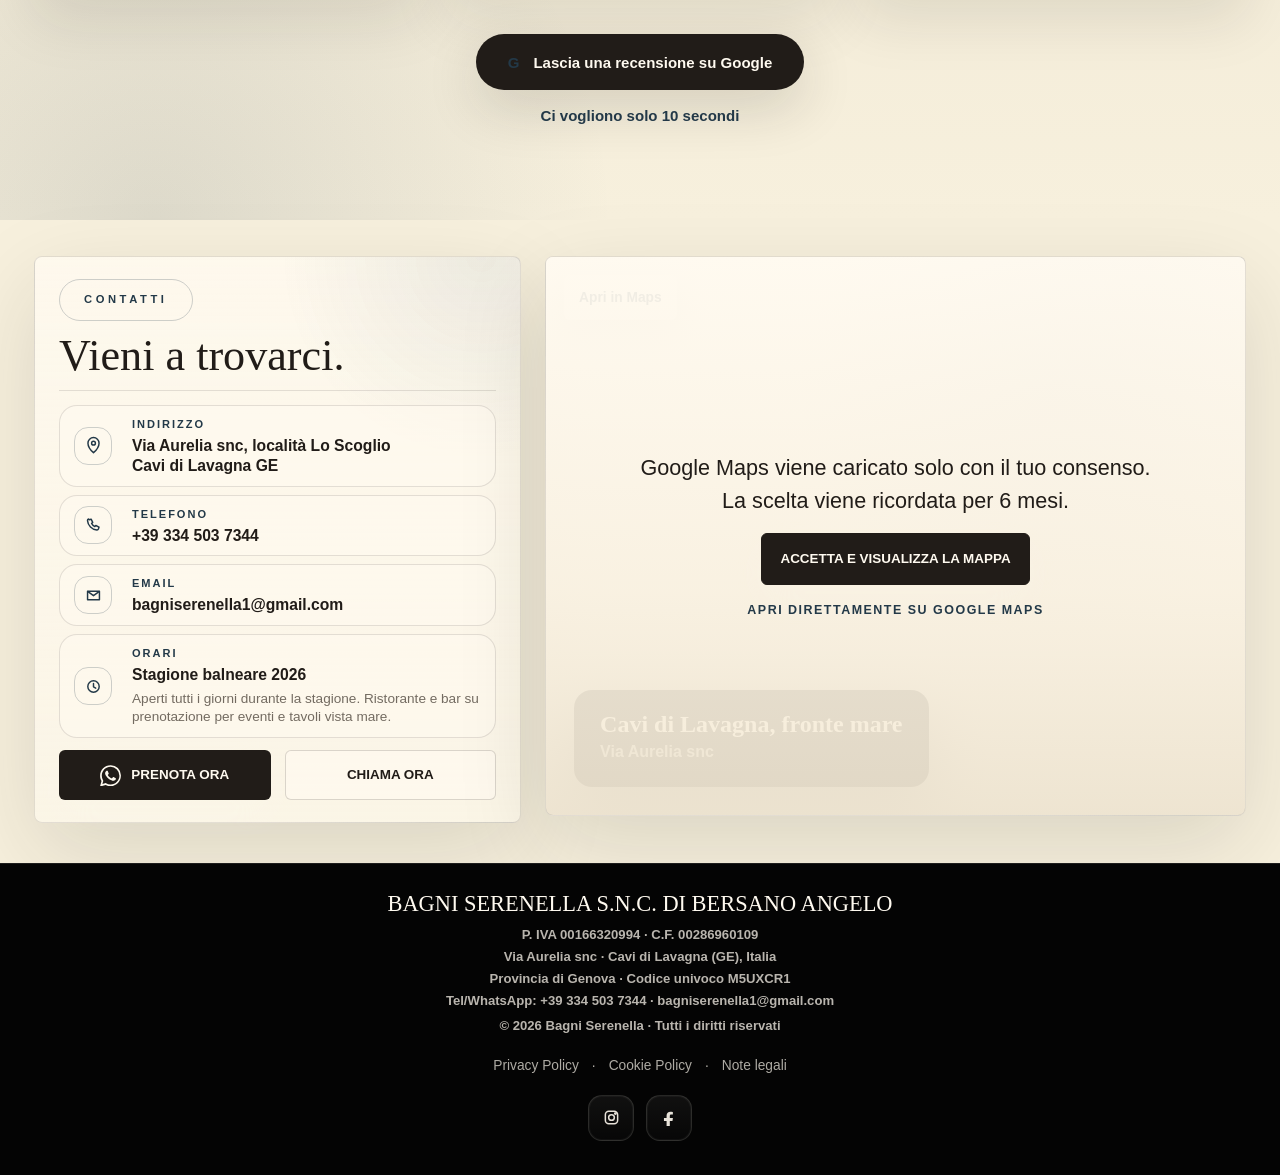
==== commit 534ef26b: "Add files via upload" ====
--- a/index.html
+++ b/index.html
@@ -15,25 +15,11 @@
       content="La spiaggia nel Golfo del Tigullio per giornate di mare, cucina ligure, tramonti ed eventi vista mare."
     />
     <meta property="og:type" content="website" />
-    <meta property="og:image" content="assets/cover-desktop-sharp.jpg" />
-    <link rel="preload" as="image" href="assets/cover-mobile-opt.jpg" media="(max-width: 759px)" fetchpriority="high" />
-    <link rel="preload" as="image" href="assets/cover-desktop-sharp.jpg" media="(min-width: 760px)" fetchpriority="high" />
-    <link rel="stylesheet" href="site.css?v=20260612-consent-images" />
-    <script defer src="site.js?v=20260612-consent-images"></script>
-    <script>
-      window.__serenellaImageFallback = function (image) {
-        var fallback = image.getAttribute("data-fallback-src");
-        var picture = image.closest ? image.closest("picture") : null;
-        if (!fallback) return;
-        if (picture) {
-          picture.querySelectorAll("source").forEach(function (source) {
-            source.remove();
-          });
-        }
-        image.onerror = null;
-        image.src = fallback;
-      };
-    </script>
+    <meta property="og:image" content="assets/cover-desktop.webp" />
+    <link rel="preload" as="image" href="assets/cover-mobile.webp" imagesrcset="assets/cover-mobile.webp 832w" imagesizes="100vw" media="(max-width: 759px)" fetchpriority="high" />
+    <link rel="preload" as="image" href="assets/cover-desktop.webp" imagesrcset="assets/cover-desktop.webp 1920w" imagesizes="100vw" media="(min-width: 760px)" fetchpriority="high" />
+    <link rel="stylesheet" href="site.css?v=20260808-webp" />
+    <script defer src="site.js?v=20260808-webp"></script>
     <script type="application/ld+json">
       {
         "@context": "https://schema.org",
@@ -67,7 +53,7 @@
 
     <header class="site-header" data-header>
       <a class="brand" href="#top" aria-label="Bagni Serenella home">
-        <img loading="eager" decoding="async" class="brand-logo" src="assets/logo-serenella.jpg" alt="Bagni Serenella" />
+        <img loading="eager" decoding="async" class="brand-logo" src="assets/logo-serenella.webp" alt="Bagni Serenella" />
       </a>
 
       <button class="nav-toggle" type="button" aria-expanded="false" aria-controls="site-nav" data-nav-toggle>
@@ -96,8 +82,8 @@
     <main id="main">
       <section class="hero" id="top" aria-label="Bagni Serenella">
         <picture class="hero-media">
-          <source srcset="assets/cover-desktop-sharp.jpg" media="(min-width: 760px)" />
-          <img loading="eager" decoding="async" fetchpriority="high" src="assets/cover-mobile-opt.jpg" data-fallback-src="assets/cover-mobile.png" onerror="window.__serenellaImageFallback && window.__serenellaImageFallback(this)" alt="Tramonto sui Bagni Serenella a Cavi di Lavagna" />
+          <source type="image/webp" srcset="assets/cover-desktop.webp 1920w" media="(min-width: 760px)"  sizes="100vw" />
+          <img loading="eager" decoding="async" fetchpriority="high" src="assets/cover-mobile.webp" alt="Tramonto sui Bagni Serenella a Cavi di Lavagna"  srcset="assets/cover-mobile.webp 832w"  sizes="100vw" />
         </picture>
         <div class="hero-overlay"></div>
 
@@ -128,9 +114,9 @@
         <figure class="beach-opening">
           <picture>
 
-            <source media="(max-width: 720px)" srcset="assets/beach-section-hero-new-mobile.jpg" />
-
-            <img loading="eager" decoding="async" src="assets/beach-section-hero-new-opt.jpg" data-fallback-src="assets/beach-section-hero-new.png" onerror="window.__serenellaImageFallback && window.__serenellaImageFallback(this)" alt="Terrazza dei Bagni Serenella affacciata sul mare" />
+            <source type="image/webp" media="(max-width: 720px)" srcset="assets/beach-section-hero-new-mobile.webp 1080w"  sizes="100vw" />
+
+            <img loading="lazy" decoding="async" src="assets/beach-section-hero-new.webp" alt="Terrazza dei Bagni Serenella affacciata sul mare"  srcset="assets/beach-section-hero-new.webp 1600w"  sizes="100vw" />
 
           </picture>
         </figure>
@@ -169,81 +155,81 @@
               <figure class="beach-card" data-carousel-card>
                 <picture>
 
-                  <source media="(max-width: 720px)" srcset="assets/beach-twiga-01-mobile.jpg" />
-
-                  <img loading="eager" decoding="async" src="assets/beach-twiga-01-opt.jpg" data-fallback-src="assets/beach-twiga-01.png" onerror="window.__serenellaImageFallback && window.__serenellaImageFallback(this)" alt="Lettini e ombrelloni affacciati sul mare al tramonto" />
+                  <source type="image/webp" media="(max-width: 720px)" srcset="assets/beach-twiga-01-mobile.webp 958w"  sizes="100vw" />
+
+                  <img loading="lazy" decoding="async" src="assets/beach-twiga-01.webp" alt="Lettini e ombrelloni affacciati sul mare al tramonto"  srcset="assets/beach-twiga-01.webp 958w"  sizes="100vw" />
 
                 </picture>
               </figure>
               <figure class="beach-card" data-carousel-card>
                 <picture>
 
-                  <source media="(max-width: 720px)" srcset="assets/beach-twiga-02-mobile.jpg" />
-
-                  <img loading="eager" decoding="async" src="assets/beach-twiga-02-opt.jpg" data-fallback-src="assets/beach-twiga-02.png" onerror="window.__serenellaImageFallback && window.__serenellaImageFallback(this)" alt="Ombrelloni ordinati sulla spiaggia dei Bagni Serenella" />
+                  <source type="image/webp" media="(max-width: 720px)" data-srcset="assets/beach-twiga-02-mobile.webp 951w"  sizes="100vw" />
+
+                  <img loading="lazy" decoding="async" data-src="assets/beach-twiga-02.webp" alt="Ombrelloni ordinati sulla spiaggia dei Bagni Serenella"  data-srcset="assets/beach-twiga-02.webp 951w"  sizes="100vw" />
 
                 </picture>
               </figure>
               <figure class="beach-card" data-carousel-card>
                 <picture>
 
-                  <source media="(max-width: 720px)" srcset="assets/beach-carousel-terrace-sunset-mobile.jpg" />
-
-                  <img loading="eager" decoding="async" src="assets/beach-carousel-terrace-sunset-opt.jpg" data-fallback-src="assets/beach-carousel-terrace-sunset.png" onerror="window.__serenellaImageFallback && window.__serenellaImageFallback(this)" alt="Lettini e ombrellone sulla terrazza fronte mare al tramonto" />
+                  <source type="image/webp" media="(max-width: 720px)" data-srcset="assets/beach-carousel-terrace-sunset-mobile.webp 1080w"  sizes="100vw" />
+
+                  <img loading="lazy" decoding="async" data-src="assets/beach-carousel-terrace-sunset.webp" alt="Lettini e ombrellone sulla terrazza fronte mare al tramonto"  data-srcset="assets/beach-carousel-terrace-sunset.webp 1086w"  sizes="100vw" />
 
                 </picture>
               </figure>
               <figure class="beach-card" data-carousel-card>
                 <picture>
 
-                  <source media="(max-width: 720px)" srcset="assets/beach-carousel-pergola-flowers-mobile.jpg" />
-
-                  <img loading="eager" decoding="async" src="assets/beach-carousel-pergola-flowers-opt.jpg" data-fallback-src="assets/beach-carousel-pergola-flowers.png" onerror="window.__serenellaImageFallback && window.__serenellaImageFallback(this)" alt="Pergolato fiorito e sedute vista mare ai Bagni Serenella" />
+                  <source type="image/webp" media="(max-width: 720px)" data-srcset="assets/beach-carousel-pergola-flowers-mobile.webp 1080w"  sizes="100vw" />
+
+                  <img loading="lazy" decoding="async" data-src="assets/beach-carousel-pergola-flowers.webp" alt="Pergolato fiorito e sedute vista mare ai Bagni Serenella"  data-srcset="assets/beach-carousel-pergola-flowers.webp 1086w"  sizes="100vw" />
 
                 </picture>
               </figure>
               <figure class="beach-card" data-carousel-card>
                 <picture>
 
-                  <source media="(max-width: 720px)" srcset="assets/beach-twiga-04-mobile.jpg" />
-
-                  <img loading="eager" decoding="async" src="assets/beach-twiga-04-opt.jpg" data-fallback-src="assets/beach-twiga-04.png" onerror="window.__serenellaImageFallback && window.__serenellaImageFallback(this)" alt="Tavolo sulla terrazza sopra la spiaggia" />
+                  <source type="image/webp" media="(max-width: 720px)" data-srcset="assets/beach-twiga-04-mobile.webp 1080w"  sizes="100vw" />
+
+                  <img loading="lazy" decoding="async" data-src="assets/beach-twiga-04.webp" alt="Tavolo sulla terrazza sopra la spiaggia"  data-srcset="assets/beach-twiga-04.webp 1127w"  sizes="100vw" />
 
                 </picture>
               </figure>
               <figure class="beach-card" data-carousel-card>
                 <picture>
 
-                  <source media="(max-width: 720px)" srcset="assets/beach-carousel-umbrellas-deck-mobile.jpg" />
-
-                  <img loading="eager" decoding="async" src="assets/beach-carousel-umbrellas-deck-opt.jpg" data-fallback-src="assets/beach-carousel-umbrellas-deck.png" onerror="window.__serenellaImageFallback && window.__serenellaImageFallback(this)" alt="Ombrelloni e lettini sulla terrazza dei Bagni Serenella vista mare" />
+                  <source type="image/webp" media="(max-width: 720px)" data-srcset="assets/beach-carousel-umbrellas-deck-mobile.webp 1080w"  sizes="100vw" />
+
+                  <img loading="lazy" decoding="async" data-src="assets/beach-carousel-umbrellas-deck.webp" alt="Ombrelloni e lettini sulla terrazza dei Bagni Serenella vista mare"  data-srcset="assets/beach-carousel-umbrellas-deck.webp 1448w"  sizes="100vw" />
 
                 </picture>
               </figure>
               <figure class="beach-card" data-carousel-card>
                 <picture>
 
-                  <source media="(max-width: 720px)" srcset="assets/beach-twiga-03-mobile.jpg" />
-
-                  <img loading="eager" decoding="async" src="assets/beach-twiga-03-opt.jpg" data-fallback-src="assets/beach-twiga-03.png" onerror="window.__serenellaImageFallback && window.__serenellaImageFallback(this)" alt="Idromassaggio e area benessere vista mare" />
+                  <source type="image/webp" media="(max-width: 720px)" data-srcset="assets/beach-twiga-03-mobile.webp 965w"  sizes="100vw" />
+
+                  <img loading="lazy" decoding="async" data-src="assets/beach-twiga-03.webp" alt="Idromassaggio e area benessere vista mare"  data-srcset="assets/beach-twiga-03.webp 965w"  sizes="100vw" />
 
                 </picture>
               </figure>
               <figure class="beach-card" data-carousel-card>
                 <picture>
 
-                  <source media="(max-width: 720px)" srcset="assets/beach-twiga-05-new-mobile.jpg" />
-
-                  <img loading="eager" decoding="async" src="assets/beach-twiga-05-new-opt.jpg" data-fallback-src="assets/beach-twiga-05-new.png" onerror="window.__serenellaImageFallback && window.__serenellaImageFallback(this)" alt="Spiaggia dei Bagni Serenella al tramonto con lettini e ombrelloni" />
+                  <source type="image/webp" media="(max-width: 720px)" data-srcset="assets/beach-twiga-05-new-mobile.webp 1080w"  sizes="100vw" />
+
+                  <img loading="lazy" decoding="async" data-src="assets/beach-twiga-05-new.webp" alt="Spiaggia dei Bagni Serenella al tramonto con lettini e ombrelloni"  data-srcset="assets/beach-twiga-05-new.webp 1129w"  sizes="100vw" />
 
                 </picture>
               </figure>
               <figure class="beach-card" data-carousel-card>
                 <picture>
 
-                  <source media="(max-width: 720px)" srcset="assets/beach-twiga-06-mobile.jpg" />
-
-                  <img loading="eager" decoding="async" src="assets/beach-twiga-06-opt.jpg" data-fallback-src="assets/beach-twiga-06.png" onerror="window.__serenellaImageFallback && window.__serenellaImageFallback(this)" alt="Acqua limpida e scogli davanti a Cavi di Lavagna" />
+                  <source type="image/webp" media="(max-width: 720px)" data-srcset="assets/beach-twiga-06-mobile.webp 1080w"  sizes="100vw" />
+
+                  <img loading="lazy" decoding="async" data-src="assets/beach-twiga-06.webp" alt="Acqua limpida e scogli davanti a Cavi di Lavagna"  data-srcset="assets/beach-twiga-06.webp 1122w"  sizes="100vw" />
 
                 </picture>
               </figure>
@@ -272,9 +258,9 @@
             <figure>
               <picture>
 
-                <source media="(max-width: 720px)" srcset="assets/service-idromassaggio-mobile.jpg" />
-
-                <img loading="eager" decoding="async" src="assets/service-idromassaggio-opt.jpg" data-fallback-src="assets/service-idromassaggio.png" onerror="window.__serenellaImageFallback && window.__serenellaImageFallback(this)" alt="Idromassaggio panoramico ai Bagni Serenella" />
+                <source type="image/webp" media="(max-width: 720px)" srcset="assets/service-idromassaggio-mobile.webp 1080w"  sizes="100vw" />
+
+                <img loading="lazy" decoding="async" src="assets/service-idromassaggio.webp" alt="Idromassaggio panoramico ai Bagni Serenella"  srcset="assets/service-idromassaggio.webp 1600w"  sizes="100vw" />
 
               </picture>
             </figure>
@@ -284,9 +270,9 @@
             <figure>
               <picture>
 
-                <source media="(max-width: 720px)" srcset="assets/service-massaggi-mobile.jpg" />
-
-                <img loading="eager" decoding="async" src="assets/service-massaggi-opt.jpg" data-fallback-src="assets/service-massaggi.png" onerror="window.__serenellaImageFallback && window.__serenellaImageFallback(this)" alt="Massaggio rilassante nell'area benessere dei Bagni Serenella" />
+                <source type="image/webp" media="(max-width: 720px)" srcset="assets/service-massaggi-mobile.webp 1080w"  sizes="100vw" />
+
+                <img loading="lazy" decoding="async" src="assets/service-massaggi.webp" alt="Massaggio rilassante nell'area benessere dei Bagni Serenella"  srcset="assets/service-massaggi.webp 1600w"  sizes="100vw" />
 
               </picture>
             </figure>
@@ -296,9 +282,9 @@
             <figure>
               <picture>
 
-                <source media="(max-width: 720px)" srcset="assets/service-sup-mobile.jpg" />
-
-                <img loading="eager" decoding="async" src="assets/service-sup-opt.jpg" data-fallback-src="assets/service-sup.png" onerror="window.__serenellaImageFallback && window.__serenellaImageFallback(this)" alt="SUP davanti alla costa ligure" />
+                <source type="image/webp" media="(max-width: 720px)" srcset="assets/service-sup-mobile.webp 1080w"  sizes="100vw" />
+
+                <img loading="lazy" decoding="async" src="assets/service-sup.webp" alt="SUP davanti alla costa ligure"  srcset="assets/service-sup.webp 1600w"  sizes="100vw" />
 
               </picture>
             </figure>
@@ -308,9 +294,9 @@
             <figure>
               <picture>
 
-                <source media="(max-width: 720px)" srcset="assets/service-yoga-mobile.jpg" />
-
-                <img loading="eager" decoding="async" src="assets/service-yoga-opt.jpg" data-fallback-src="assets/service-yoga.png" onerror="window.__serenellaImageFallback && window.__serenellaImageFallback(this)" alt="Lezione di yoga sulla spiaggia al tramonto" />
+                <source type="image/webp" media="(max-width: 720px)" srcset="assets/service-yoga-mobile.webp 1080w"  sizes="100vw" />
+
+                <img loading="lazy" decoding="async" src="assets/service-yoga.webp" alt="Lezione di yoga sulla spiaggia al tramonto"  srcset="assets/service-yoga.webp 1536w"  sizes="100vw" />
 
               </picture>
             </figure>
@@ -333,9 +319,9 @@
           <figure class="restaurant-feature-media">
             <picture>
 
-              <source media="(max-width: 720px)" srcset="assets/restaurant-new-01-mobile.jpg" />
-
-              <img loading="eager" decoding="async" src="assets/restaurant-new-01-opt.jpg" data-fallback-src="assets/restaurant-new-01.png" onerror="window.__serenellaImageFallback && window.__serenellaImageFallback(this)" alt="Tavolo apparecchiato con vista mare al ristorante Bagni Serenella" />
+              <source type="image/webp" media="(max-width: 720px)" srcset="assets/restaurant-new-01-mobile.webp 1076w"  sizes="100vw" />
+
+              <img loading="lazy" decoding="async" src="assets/restaurant-new-01.webp" alt="Tavolo apparecchiato con vista mare al ristorante Bagni Serenella"  srcset="assets/restaurant-new-01.webp 1076w"  sizes="100vw" />
 
             </picture>
           </figure>
@@ -381,99 +367,99 @@
               <figure class="restaurant-card" data-carousel-card>
                 <picture>
 
-                  <source media="(max-width: 720px)" srcset="assets/restaurant-carousel-jun8-01-mobile.jpg" />
-
-                  <img loading="eager" decoding="async" src="assets/restaurant-carousel-jun8-01-opt.jpg" data-fallback-src="assets/restaurant-carousel-jun8-01.png" onerror="window.__serenellaImageFallback && window.__serenellaImageFallback(this)" alt="Interno del ristorante Bagni Serenella con pavimento in legno e dettagli nautici" />
+                  <source type="image/webp" media="(max-width: 720px)" srcset="assets/restaurant-carousel-jun8-01-mobile.webp 1080w"  sizes="100vw" />
+
+                  <img loading="lazy" decoding="async" src="assets/restaurant-carousel-jun8-01.webp" alt="Interno del ristorante Bagni Serenella con pavimento in legno e dettagli nautici"  srcset="assets/restaurant-carousel-jun8-01.webp 1086w"  sizes="100vw" />
 
                 </picture>
               </figure>
               <figure class="restaurant-card" data-carousel-card>
                 <picture>
 
-                  <source media="(max-width: 720px)" srcset="assets/restaurant-carousel-jun8-03-mobile.jpg" />
-
-                  <img loading="eager" decoding="async" src="assets/restaurant-carousel-jun8-03-opt.jpg" data-fallback-src="assets/restaurant-carousel-jun8-03.png" onerror="window.__serenellaImageFallback && window.__serenellaImageFallback(this)" alt="Tavolo al tramonto con vista mare dal ristorante Bagni Serenella" />
+                  <source type="image/webp" media="(max-width: 720px)" data-srcset="assets/restaurant-carousel-jun8-03-mobile.webp 1080w"  sizes="100vw" />
+
+                  <img loading="lazy" decoding="async" data-src="assets/restaurant-carousel-jun8-03.webp" alt="Tavolo al tramonto con vista mare dal ristorante Bagni Serenella"  data-srcset="assets/restaurant-carousel-jun8-03.webp 1086w"  sizes="100vw" />
 
                 </picture>
               </figure>
               <figure class="restaurant-card" data-carousel-card>
                 <picture>
 
-                  <source media="(max-width: 720px)" srcset="assets/restaurant-carousel-jun8-04-mobile.jpg" />
-
-                  <img loading="eager" decoding="async" src="assets/restaurant-carousel-jun8-04-opt.jpg" data-fallback-src="assets/restaurant-carousel-jun8-04.png" onerror="window.__serenellaImageFallback && window.__serenellaImageFallback(this)" alt="Sala del ristorante Bagni Serenella illuminata dal tramonto con tavoli vista mare" />
+                  <source type="image/webp" media="(max-width: 720px)" data-srcset="assets/restaurant-carousel-jun8-04-mobile.webp 1080w"  sizes="100vw" />
+
+                  <img loading="lazy" decoding="async" data-src="assets/restaurant-carousel-jun8-04.webp" alt="Sala del ristorante Bagni Serenella illuminata dal tramonto con tavoli vista mare"  data-srcset="assets/restaurant-carousel-jun8-04.webp 1448w"  sizes="100vw" />
 
                 </picture>
               </figure>
               <figure class="restaurant-card" data-carousel-card>
                 <picture>
 
-                  <source media="(max-width: 720px)" srcset="assets/restaurant-carousel-01-new-mobile.jpg" />
-
-                  <img loading="eager" decoding="async" src="assets/restaurant-carousel-01-new-opt.jpg" data-fallback-src="assets/restaurant-carousel-01-new.png" onerror="window.__serenellaImageFallback && window.__serenellaImageFallback(this)" alt="Sala ristorante Bagni Serenella con tavoli vista mare" />
+                  <source type="image/webp" media="(max-width: 720px)" data-srcset="assets/restaurant-carousel-01-new-mobile.webp 1080w"  sizes="100vw" />
+
+                  <img loading="lazy" decoding="async" data-src="assets/restaurant-carousel-01-new.webp" alt="Sala ristorante Bagni Serenella con tavoli vista mare"  data-srcset="assets/restaurant-carousel-01-new.webp 1537w"  sizes="100vw" />
 
                 </picture>
               </figure>
               <figure class="restaurant-card" data-carousel-card>
                 <picture>
 
-                  <source media="(max-width: 720px)" srcset="assets/restaurant-carousel-jun8-02-mobile.jpg" />
-
-                  <img loading="eager" decoding="async" src="assets/restaurant-carousel-jun8-02-opt.jpg" data-fallback-src="assets/restaurant-carousel-jun8-02.png" onerror="window.__serenellaImageFallback && window.__serenellaImageFallback(this)" alt="Tavolo apparecchiato vicino alle finestre con vista mare" />
+                  <source type="image/webp" media="(max-width: 720px)" data-srcset="assets/restaurant-carousel-jun8-02-mobile.webp 1080w"  sizes="100vw" />
+
+                  <img loading="lazy" decoding="async" data-src="assets/restaurant-carousel-jun8-02.webp" alt="Tavolo apparecchiato vicino alle finestre con vista mare"  data-srcset="assets/restaurant-carousel-jun8-02.webp 1086w"  sizes="100vw" />
 
                 </picture>
               </figure>
               <figure class="restaurant-card" data-carousel-card>
                 <picture>
 
-                  <source media="(max-width: 720px)" srcset="assets/restaurant-new-05-mobile.jpg" />
-
-                  <img loading="eager" decoding="async" src="assets/restaurant-new-05-opt.jpg" data-fallback-src="assets/restaurant-new-05.png" onerror="window.__serenellaImageFallback && window.__serenellaImageFallback(this)" alt="Ingresso e vetrate del ristorante affacciate sul mare" />
+                  <source type="image/webp" media="(max-width: 720px)" data-srcset="assets/restaurant-new-05-mobile.webp 1080w"  sizes="100vw" />
+
+                  <img loading="lazy" decoding="async" data-src="assets/restaurant-new-05.webp" alt="Ingresso e vetrate del ristorante affacciate sul mare"  data-srcset="assets/restaurant-new-05.webp 1087w"  sizes="100vw" />
 
                 </picture>
               </figure>
               <figure class="restaurant-card" data-carousel-card>
                 <picture>
 
-                  <source media="(max-width: 720px)" srcset="assets/restaurant-food-jun10-01-mobile.jpg" />
-
-                  <img loading="eager" decoding="async" src="assets/restaurant-food-jun10-01-opt.jpg" data-fallback-src="assets/restaurant-food-jun10-01.png" onerror="window.__serenellaImageFallback && window.__serenellaImageFallback(this)" alt="Spaghetti alle vongole serviti su tavolo bianco vista mare" />
+                  <source type="image/webp" media="(max-width: 720px)" data-srcset="assets/restaurant-food-jun10-01-mobile.webp 1080w"  sizes="100vw" />
+
+                  <img loading="lazy" decoding="async" data-src="assets/restaurant-food-jun10-01.webp" alt="Spaghetti alle vongole serviti su tavolo bianco vista mare"  data-srcset="assets/restaurant-food-jun10-01.webp 1122w"  sizes="100vw" />
 
                 </picture>
               </figure>
               <figure class="restaurant-card" data-carousel-card>
                 <picture>
 
-                  <source media="(max-width: 720px)" srcset="assets/restaurant-food-jun10-02-mobile.jpg" />
-
-                  <img loading="eager" decoding="async" src="assets/restaurant-food-jun10-02-opt.jpg" data-fallback-src="assets/restaurant-food-jun10-02.png" onerror="window.__serenellaImageFallback && window.__serenellaImageFallback(this)" alt="Pasta al pomodoro e pesce servita su piatto azzurro" />
+                  <source type="image/webp" media="(max-width: 720px)" data-srcset="assets/restaurant-food-jun10-02-mobile.webp 1080w"  sizes="100vw" />
+
+                  <img loading="lazy" decoding="async" data-src="assets/restaurant-food-jun10-02.webp" alt="Pasta al pomodoro e pesce servita su piatto azzurro"  data-srcset="assets/restaurant-food-jun10-02.webp 1122w"  sizes="100vw" />
 
                 </picture>
               </figure>
               <figure class="restaurant-card" data-carousel-card>
                 <picture>
 
-                  <source media="(max-width: 720px)" srcset="assets/restaurant-food-jun12-01-mobile.jpg" />
-
-                  <img loading="eager" decoding="async" src="assets/restaurant-food-jun12-01-opt.jpg" alt="Fritto di mare servito su tavolo bianco al ristorante Bagni Serenella" />
+                  <source type="image/webp" media="(max-width: 720px)" data-srcset="assets/restaurant-food-jun12-01-mobile.webp 700w"  sizes="100vw" />
+
+                  <img loading="lazy" decoding="async" data-src="assets/restaurant-food-jun12-01.webp" alt="Fritto di mare servito su tavolo bianco al ristorante Bagni Serenella"  data-srcset="assets/restaurant-food-jun12-01.webp 1200w"  sizes="100vw" />
 
                 </picture>
               </figure>
               <figure class="restaurant-card" data-carousel-card>
                 <picture>
 
-                  <source media="(max-width: 720px)" srcset="assets/restaurant-food-jun12-02-mobile.jpg" />
-
-                  <img loading="eager" decoding="async" src="assets/restaurant-food-jun12-02-opt.jpg" alt="Insalata fresca con cialda croccante servita vista mare" />
+                  <source type="image/webp" media="(max-width: 720px)" data-srcset="assets/restaurant-food-jun12-02-mobile.webp 700w"  sizes="100vw" />
+
+                  <img loading="lazy" decoding="async" data-src="assets/restaurant-food-jun12-02.webp" alt="Insalata fresca con cialda croccante servita vista mare"  data-srcset="assets/restaurant-food-jun12-02.webp 1200w"  sizes="100vw" />
 
                 </picture>
               </figure>
               <figure class="restaurant-card" data-carousel-card>
                 <picture>
 
-                  <source media="(max-width: 720px)" srcset="assets/restaurant-food-jun12-03-mobile.jpg" />
-
-                  <img loading="eager" decoding="async" src="assets/restaurant-food-jun12-03-opt.jpg" alt="Linguine ai sapori di mare su piatto azzurro" />
+                  <source type="image/webp" media="(max-width: 720px)" data-srcset="assets/restaurant-food-jun12-03-mobile.webp 700w"  sizes="100vw" />
+
+                  <img loading="lazy" decoding="async" data-src="assets/restaurant-food-jun12-03.webp" alt="Linguine ai sapori di mare su piatto azzurro"  data-srcset="assets/restaurant-food-jun12-03.webp 1200w"  sizes="100vw" />
 
                 </picture>
               </figure>
@@ -520,54 +506,54 @@
               <figure class="event-card" data-carousel-card>
                 <picture>
 
-                  <source media="(max-width: 720px)" srcset="assets/event-carousel-jun8-01-mobile.jpg" />
-
-                  <img loading="eager" decoding="async" src="assets/event-carousel-jun8-01-opt.jpg" data-fallback-src="assets/event-carousel-jun8-01.png" onerror="window.__serenellaImageFallback && window.__serenellaImageFallback(this)" alt="Servizio elegante durante un evento serale vista mare" />
+                  <source type="image/webp" media="(max-width: 720px)" srcset="assets/event-carousel-jun8-01-mobile.webp 1080w"  sizes="100vw" />
+
+                  <img loading="lazy" decoding="async" src="assets/event-carousel-jun8-01.webp" alt="Servizio elegante durante un evento serale vista mare"  srcset="assets/event-carousel-jun8-01.webp 1537w"  sizes="100vw" />
 
                 </picture>
               </figure>
               <figure class="event-card" data-carousel-card>
                 <picture>
 
-                  <source media="(max-width: 720px)" srcset="assets/event-carousel-jun8-03-mobile.jpg" />
-
-                  <img loading="eager" decoding="async" src="assets/event-carousel-jun8-03-opt.jpg" data-fallback-src="assets/event-carousel-jun8-03.png" onerror="window.__serenellaImageFallback && window.__serenellaImageFallback(this)" alt="Sala ristorante allestita per una serata privata elegante" />
+                  <source type="image/webp" media="(max-width: 720px)" data-srcset="assets/event-carousel-jun8-03-mobile.webp 1080w"  sizes="100vw" />
+
+                  <img loading="lazy" decoding="async" data-src="assets/event-carousel-jun8-03.webp" alt="Sala ristorante allestita per una serata privata elegante"  data-srcset="assets/event-carousel-jun8-03.webp 1537w"  sizes="100vw" />
 
                 </picture>
               </figure>
               <figure class="event-card" data-carousel-card>
                 <picture>
 
-                  <source media="(max-width: 720px)" srcset="assets/event-carousel-jun8-04-mobile.jpg" />
-
-                  <img loading="eager" decoding="async" src="assets/event-carousel-jun8-04-opt.jpg" data-fallback-src="assets/event-carousel-jun8-04.png" onerror="window.__serenellaImageFallback && window.__serenellaImageFallback(this)" alt="Tavolata lunga apparecchiata per evento serale" />
+                  <source type="image/webp" media="(max-width: 720px)" data-srcset="assets/event-carousel-jun8-04-mobile.webp 1080w"  sizes="100vw" />
+
+                  <img loading="lazy" decoding="async" data-src="assets/event-carousel-jun8-04.webp" alt="Tavolata lunga apparecchiata per evento serale"  data-srcset="assets/event-carousel-jun8-04.webp 1448w"  sizes="100vw" />
 
                 </picture>
               </figure>
               <figure class="event-card event-desktop-hidden" data-carousel-card>
                 <picture>
 
-                  <source media="(max-width: 720px)" srcset="assets/event-carousel-jun8-05-mobile.jpg" />
-
-                  <img loading="eager" decoding="async" src="assets/event-carousel-jun8-05-opt.jpg" data-fallback-src="assets/event-carousel-jun8-05.png" onerror="window.__serenellaImageFallback && window.__serenellaImageFallback(this)" alt="Tavoli con fiori e vista mare per evento al tramonto" />
+                  <source type="image/webp" media="(max-width: 720px)" data-srcset="assets/event-carousel-jun8-05-mobile.webp 1080w"  sizes="100vw" />
+
+                  <img loading="lazy" decoding="async" data-src="assets/event-carousel-jun8-05.webp" alt="Tavoli con fiori e vista mare per evento al tramonto"  data-srcset="assets/event-carousel-jun8-05.webp 1086w"  sizes="100vw" />
 
                 </picture>
               </figure>
               <figure class="event-card event-desktop-hidden" data-carousel-card>
                 <picture>
 
-                  <source media="(max-width: 720px)" srcset="assets/event-carousel-jun8-02-mobile.jpg" />
-
-                  <img loading="eager" decoding="async" src="assets/event-carousel-jun8-02-opt.jpg" data-fallback-src="assets/event-carousel-jun8-02.png" onerror="window.__serenellaImageFallback && window.__serenellaImageFallback(this)" alt="Mise en place elegante con decorazione rossa e vista mare" />
+                  <source type="image/webp" media="(max-width: 720px)" data-srcset="assets/event-carousel-jun8-02-mobile.webp 1080w"  sizes="100vw" />
+
+                  <img loading="lazy" decoding="async" data-src="assets/event-carousel-jun8-02.webp" alt="Mise en place elegante con decorazione rossa e vista mare"  data-srcset="assets/event-carousel-jun8-02.webp 1086w"  sizes="100vw" />
 
                 </picture>
               </figure>
               <figure class="event-card" data-carousel-card>
                 <picture>
 
-                  <source media="(max-width: 720px)" srcset="assets/event-new-01-mobile.jpg" />
-
-                  <img loading="eager" decoding="async" src="assets/event-new-01-opt.jpg" data-fallback-src="assets/event-new-01.png" onerror="window.__serenellaImageFallback && window.__serenellaImageFallback(this)" alt="Sala ristorante allestita per eventi serali vista mare" />
+                  <source type="image/webp" media="(max-width: 720px)" data-srcset="assets/event-new-01-mobile.webp 1080w"  sizes="100vw" />
+
+                  <img loading="lazy" decoding="async" data-src="assets/event-new-01.webp" alt="Sala ristorante allestita per eventi serali vista mare"  data-srcset="assets/event-new-01.webp 1600w"  sizes="100vw" />
 
                 </picture>
               </figure>
@@ -704,7 +690,7 @@
               class="map-embed"
               title="Mappa Bagni Serenella a Cavi di Lavagna"
               data-src="https://www.google.com/maps?q=Bagni%20Serenella%20Via%20Aurelia%20snc%20Cavi%20di%20Lavagna&amp;output=embed"
-              loading="eager"
+              loading="lazy"
               referrerpolicy="no-referrer-when-downgrade"
               data-map-iframe
             ></iframe>
